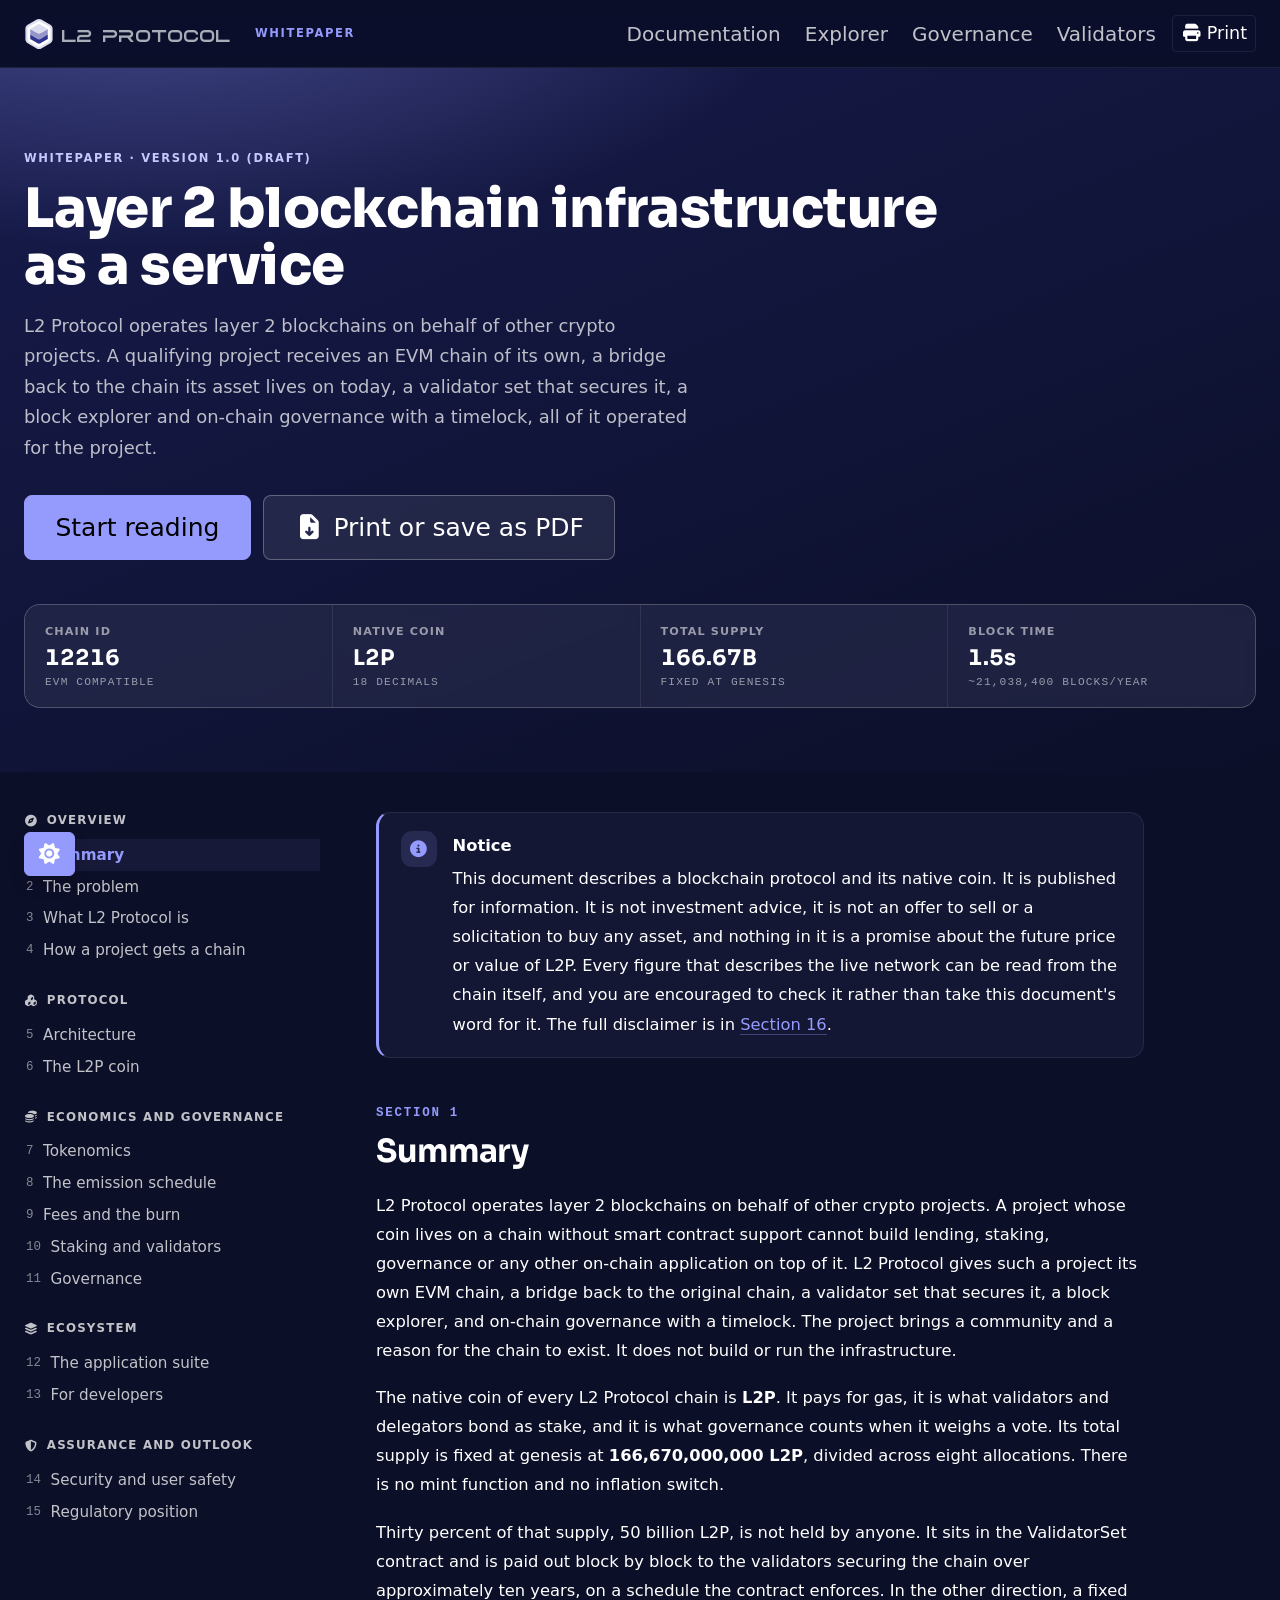
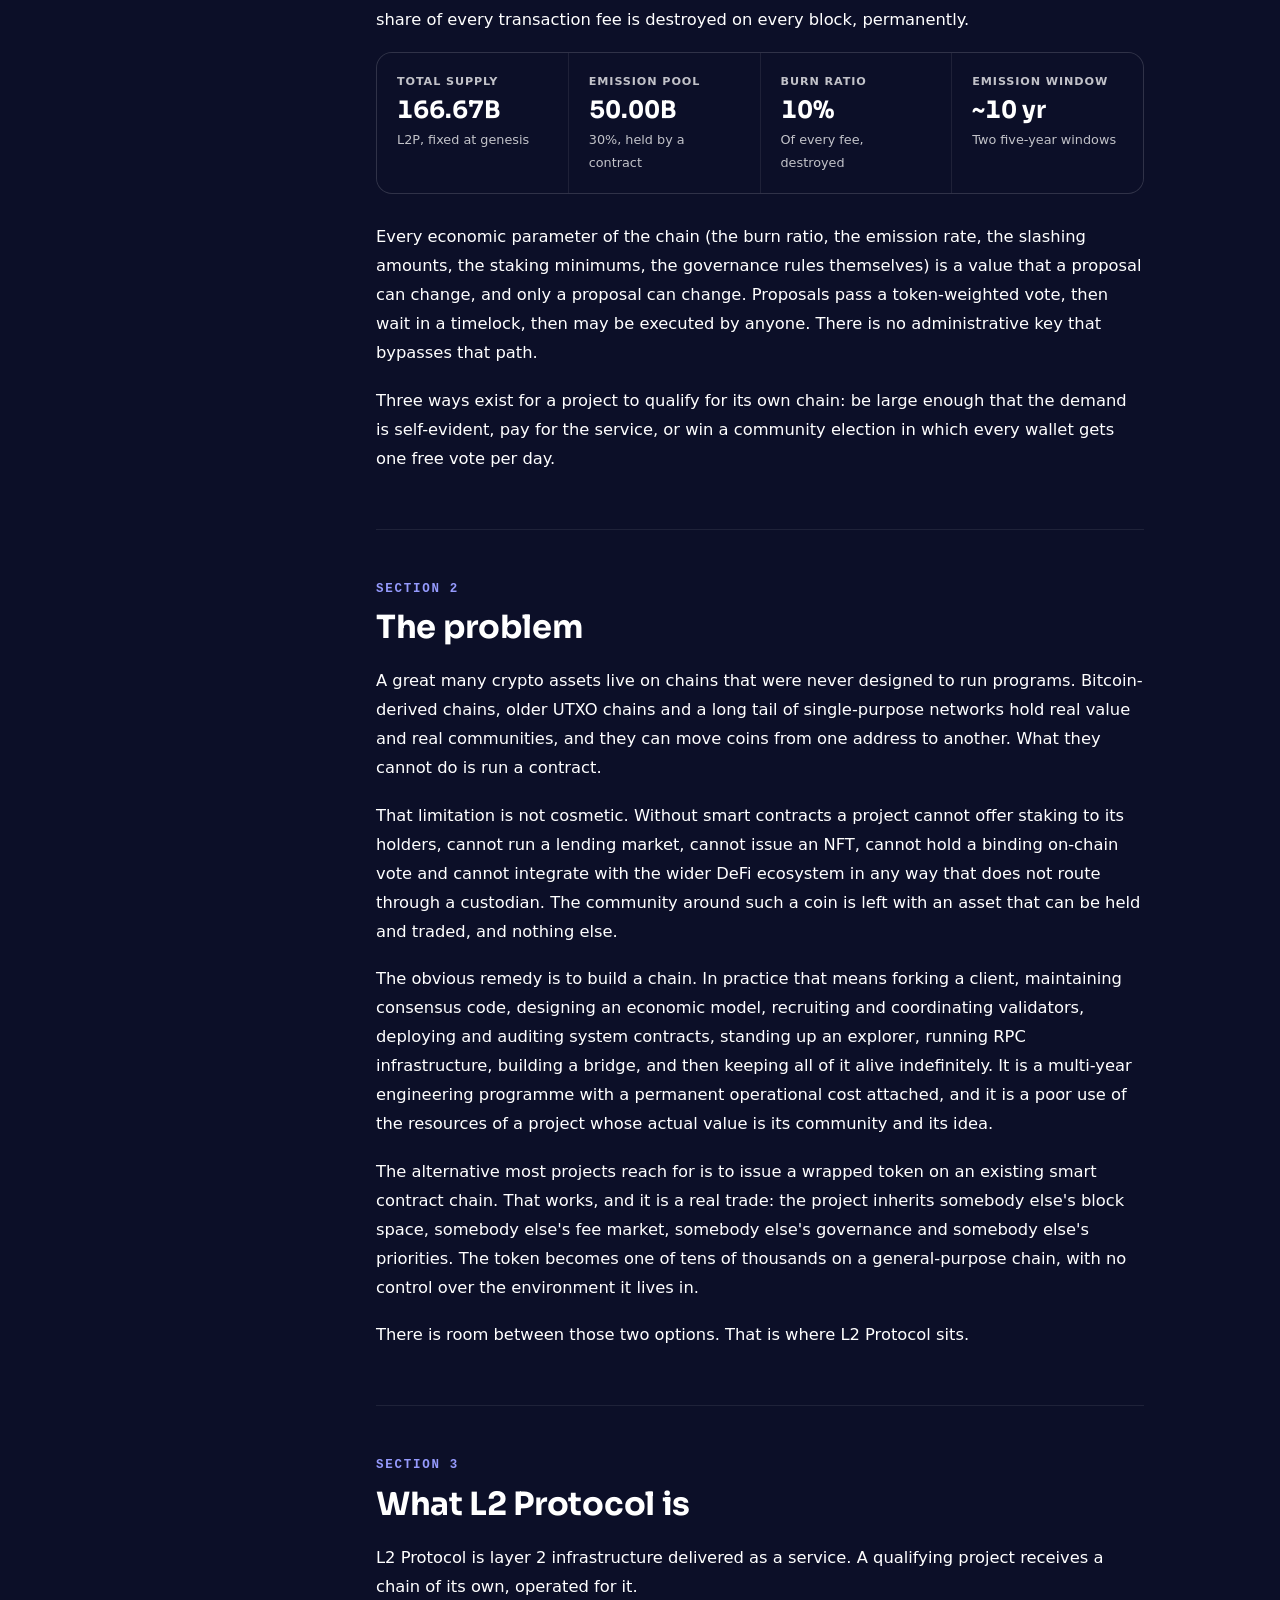
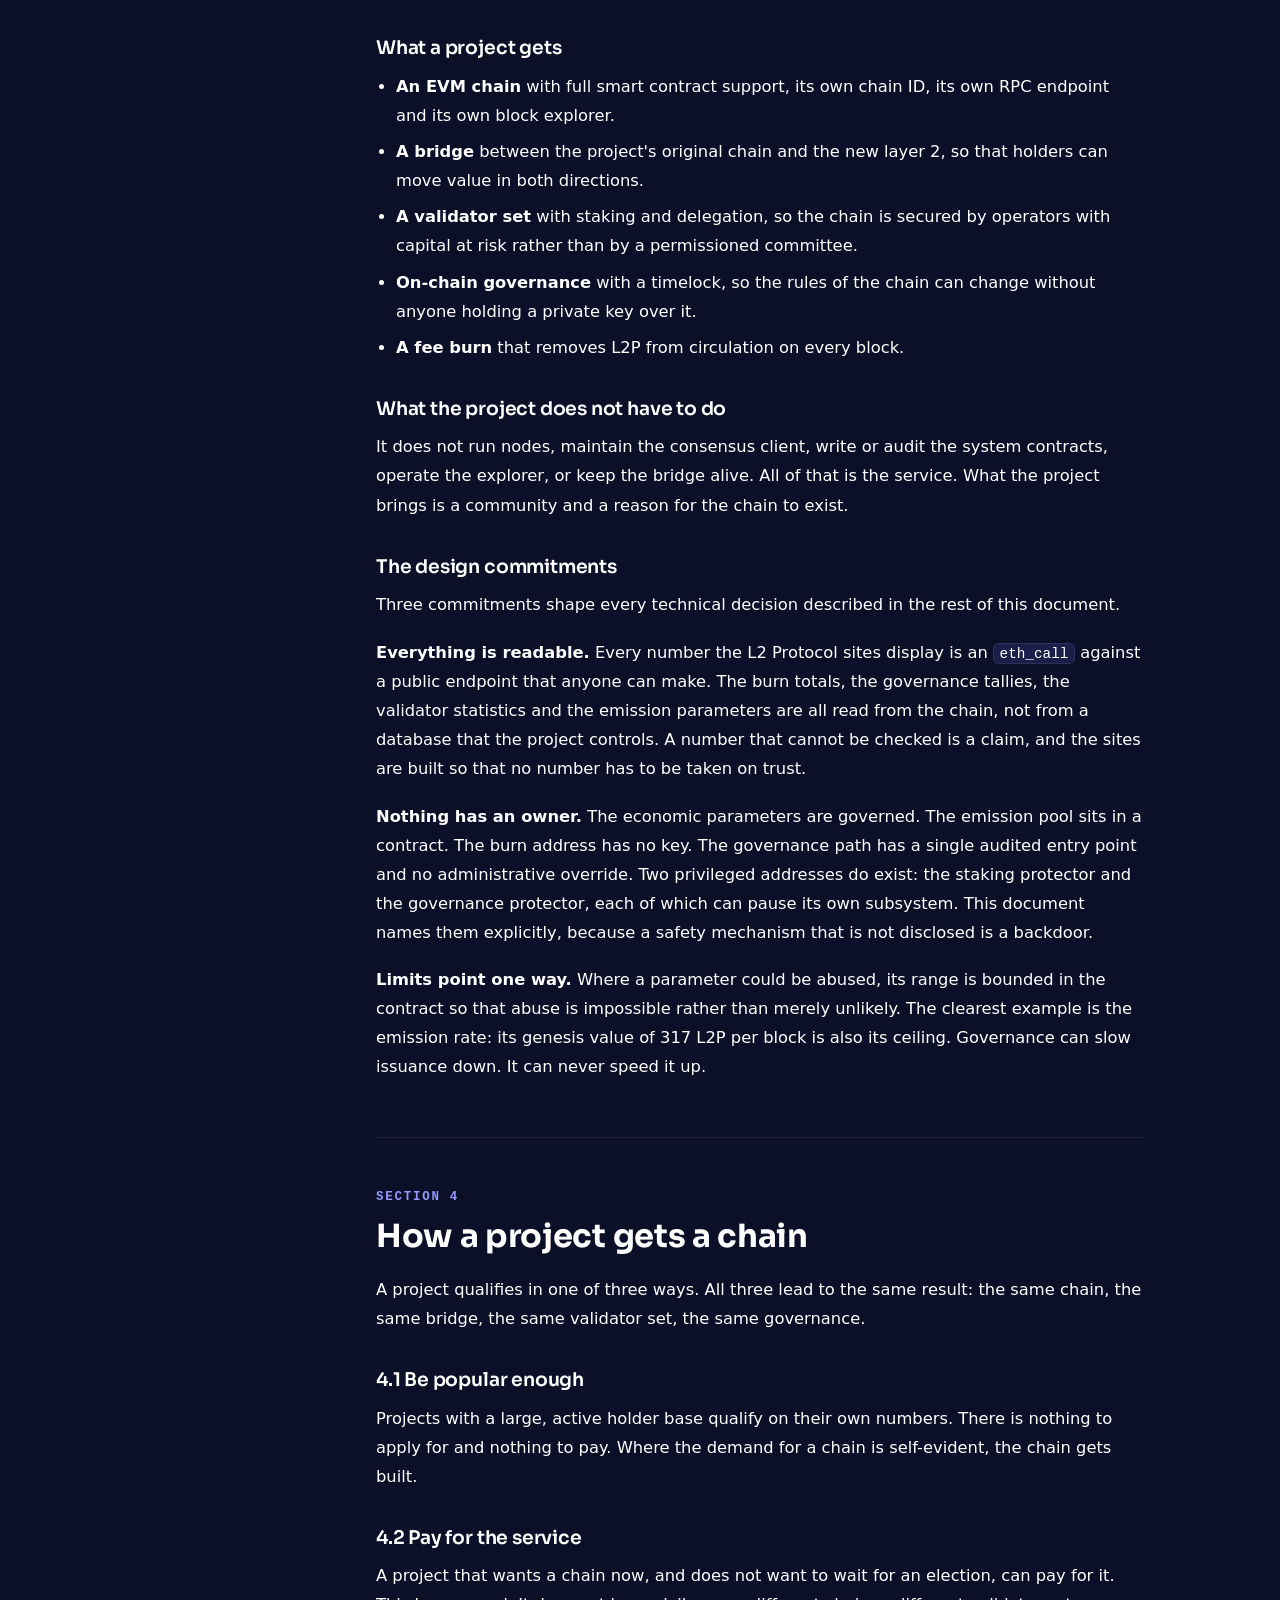
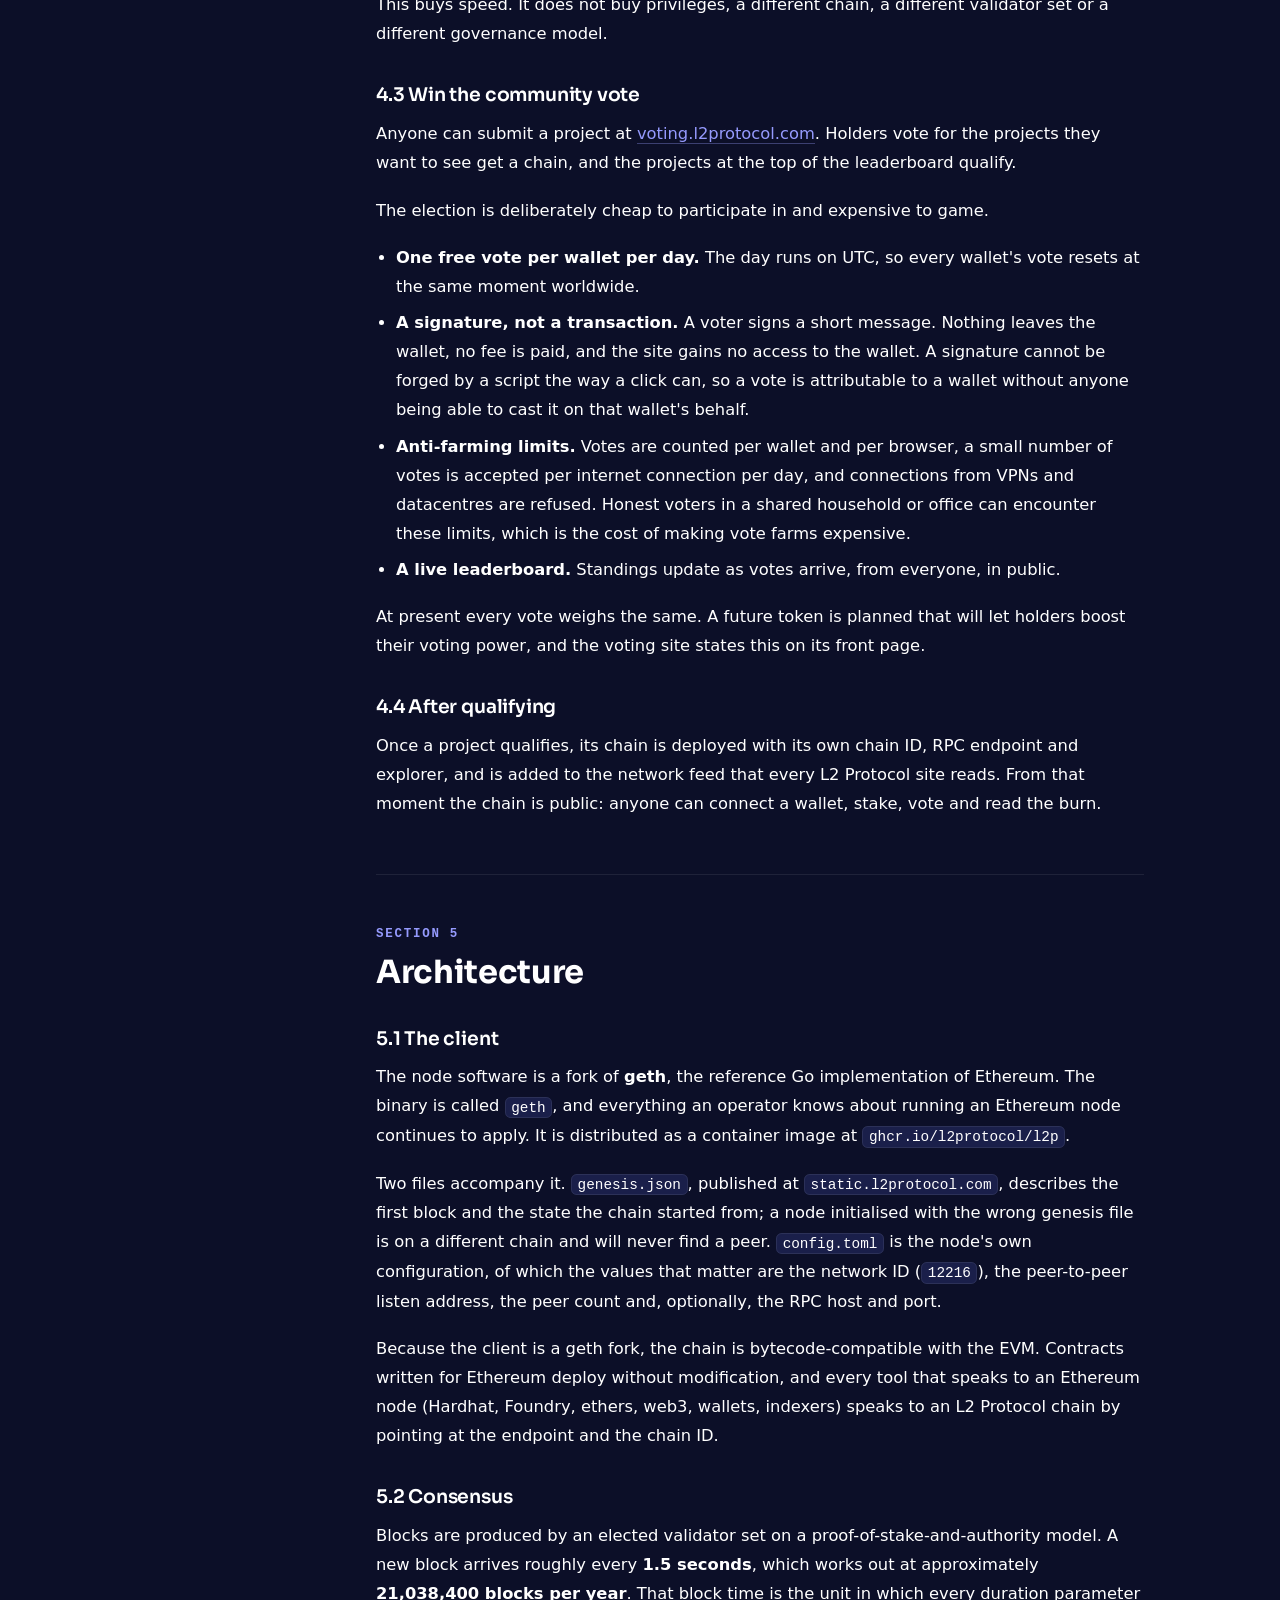
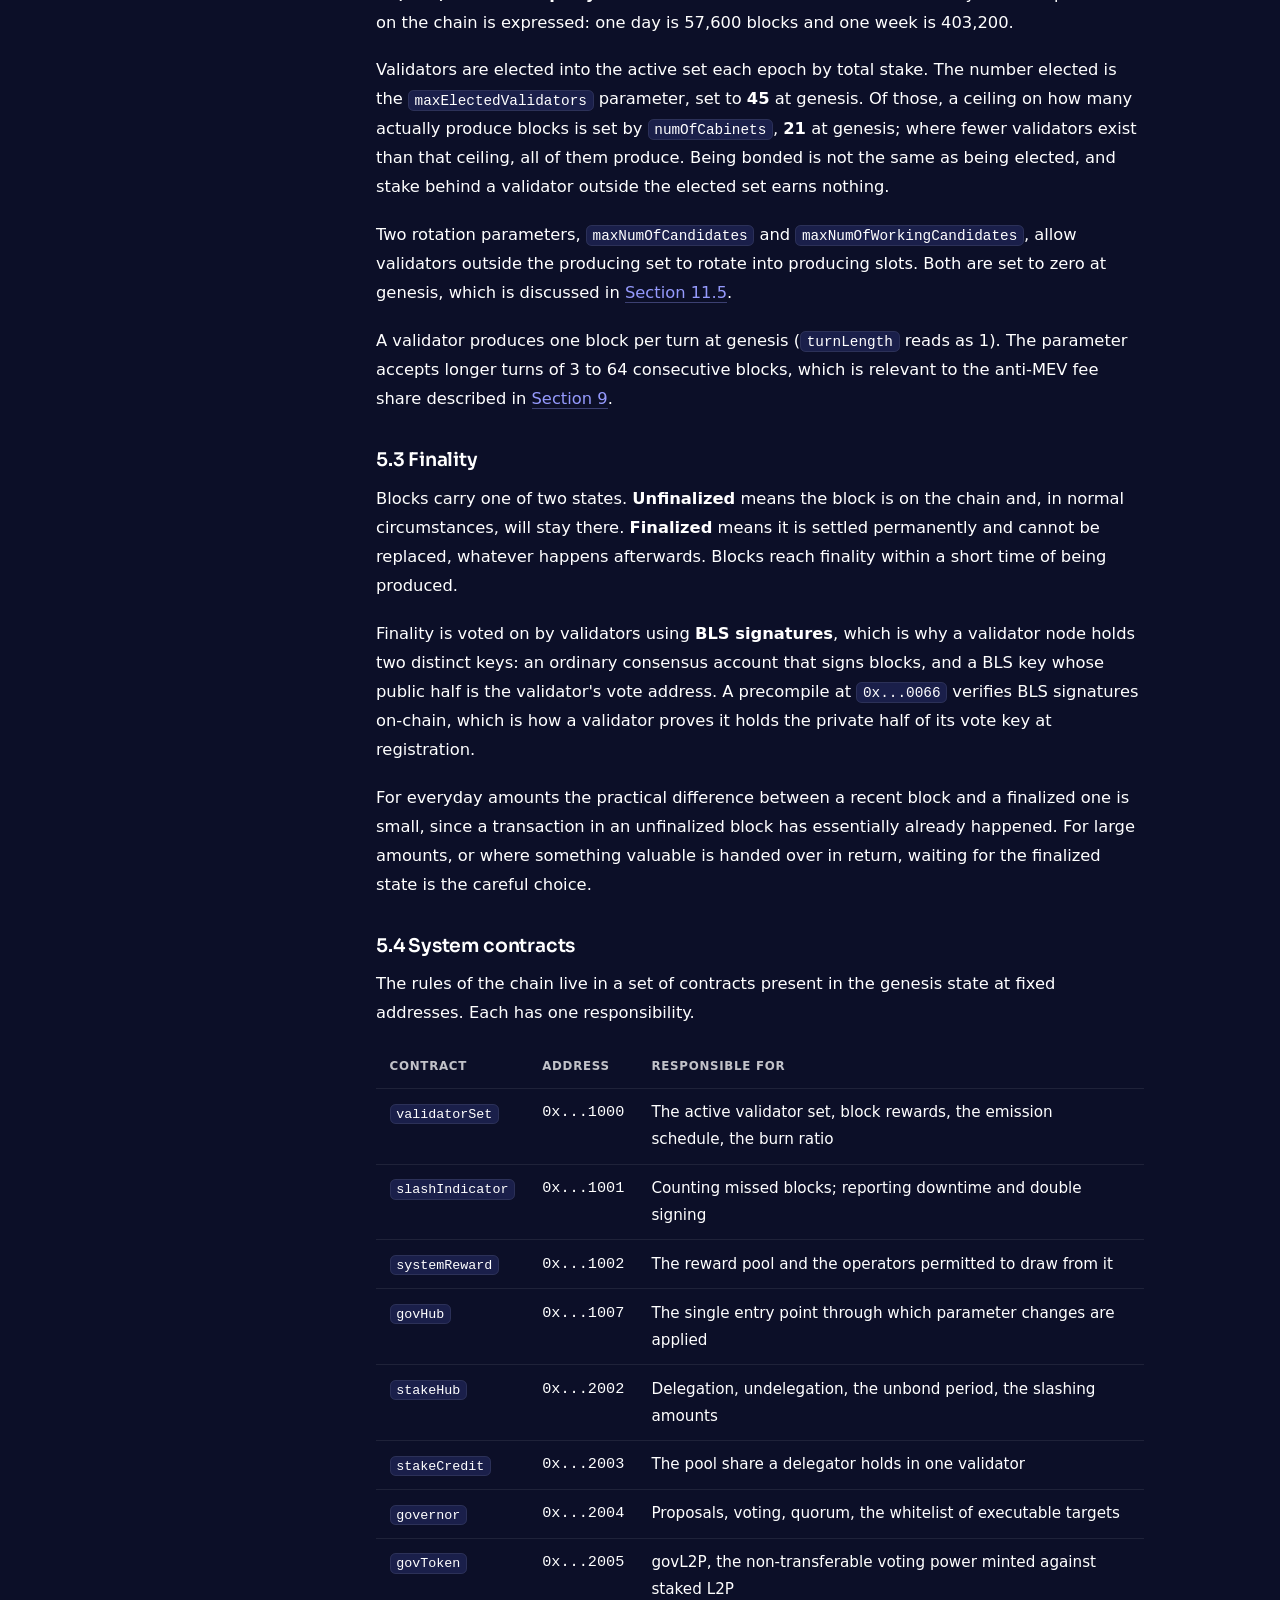
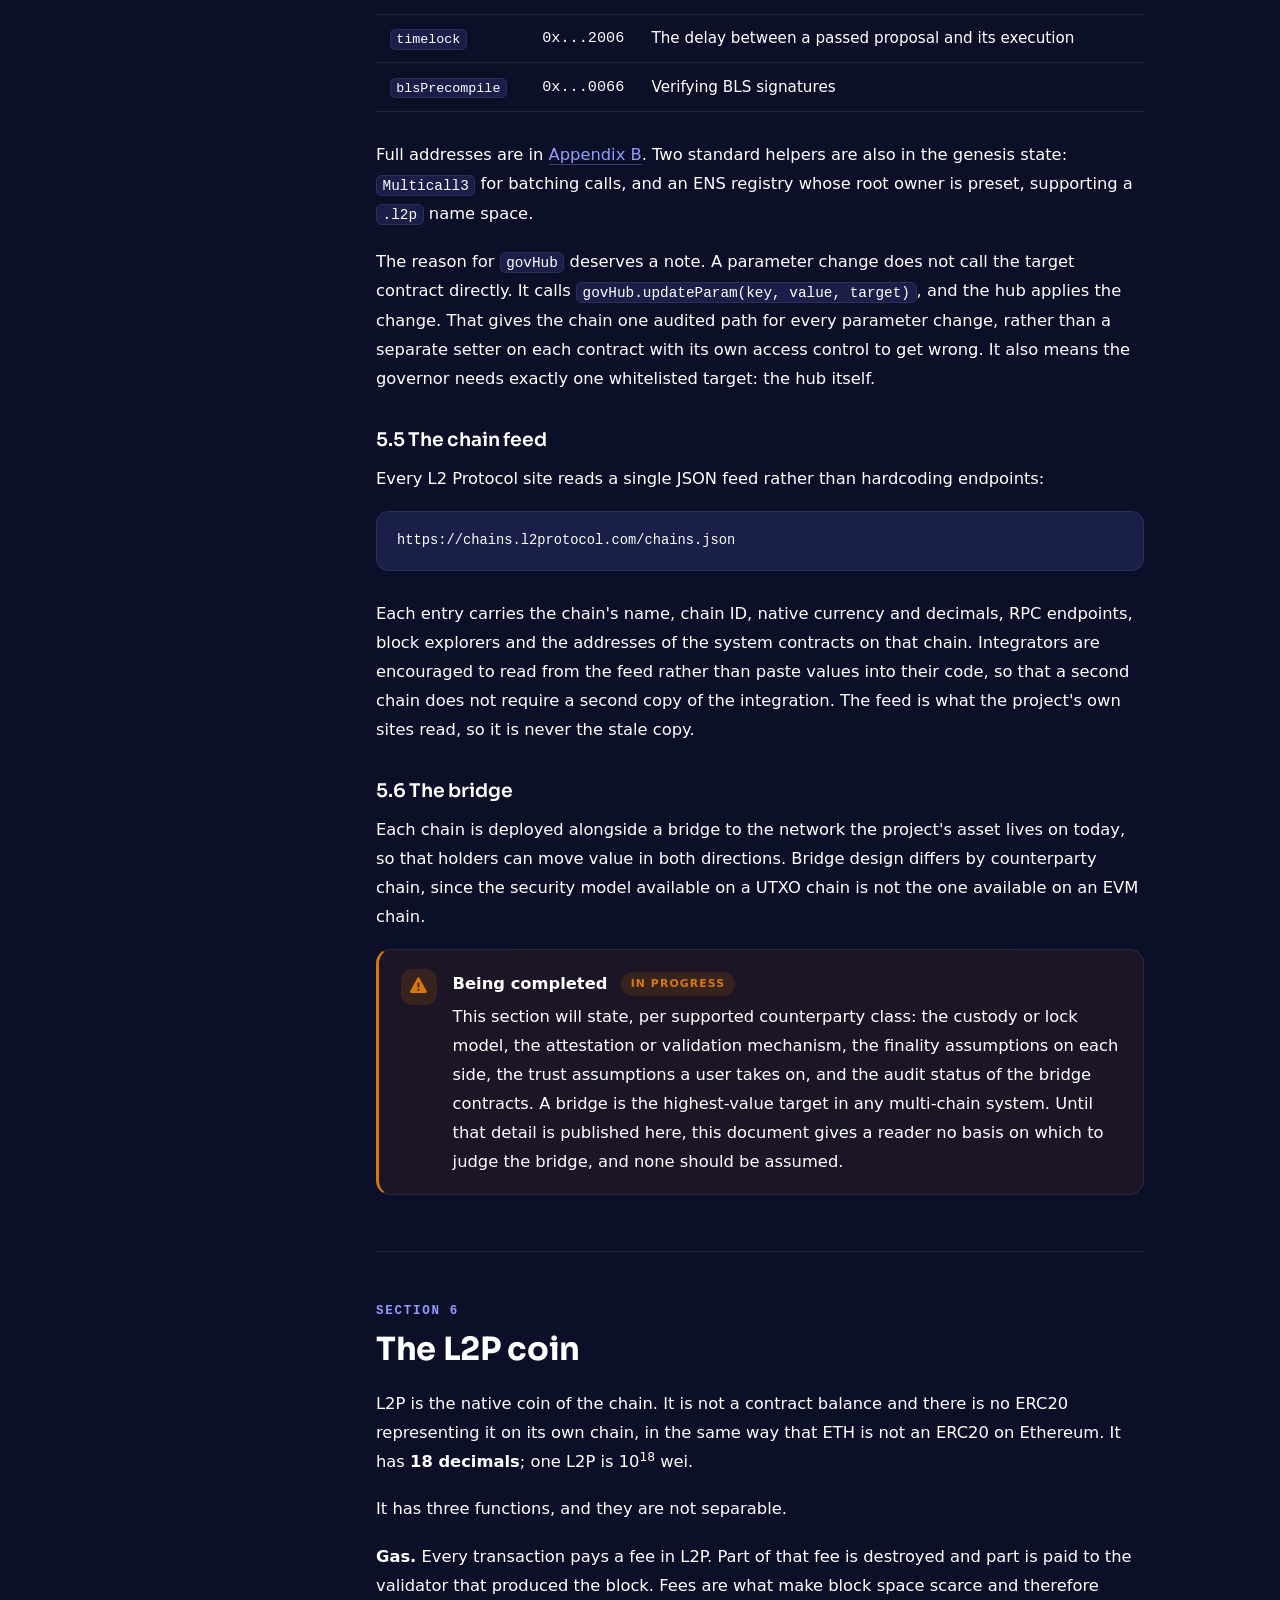
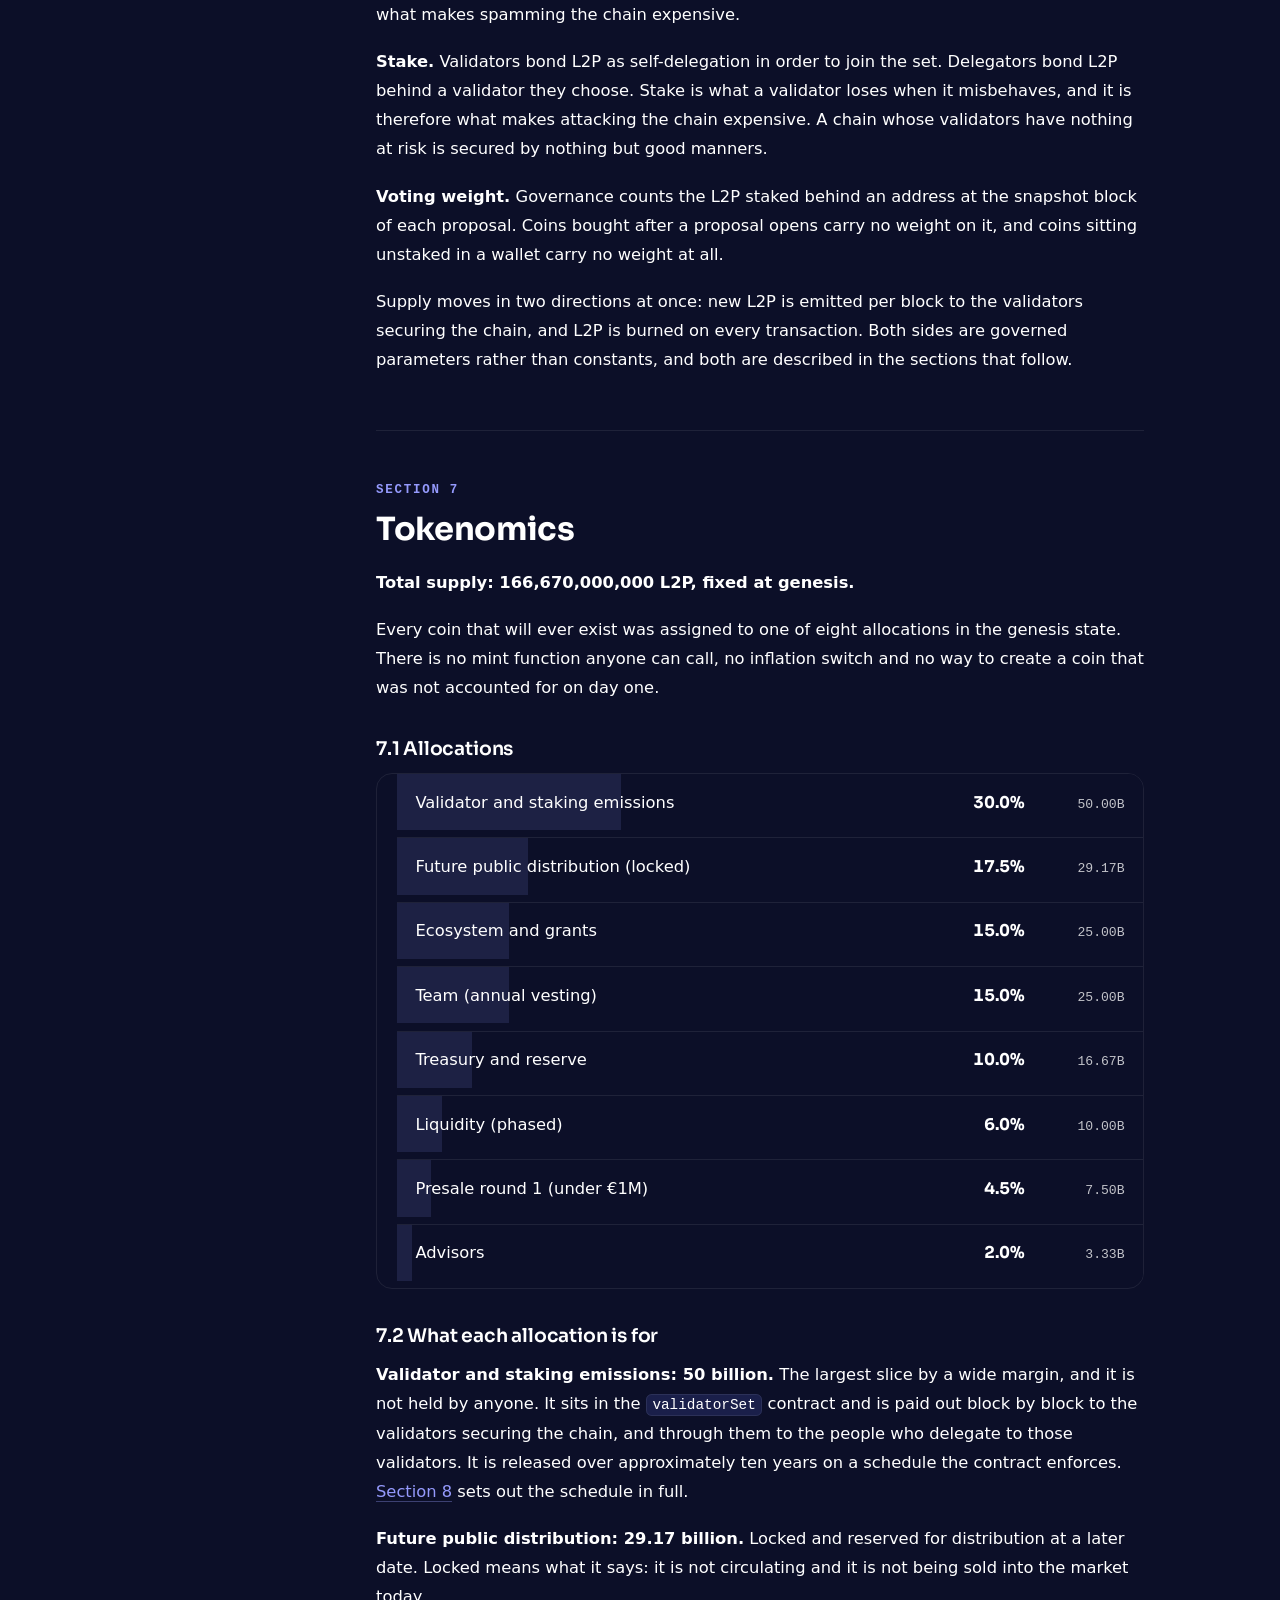
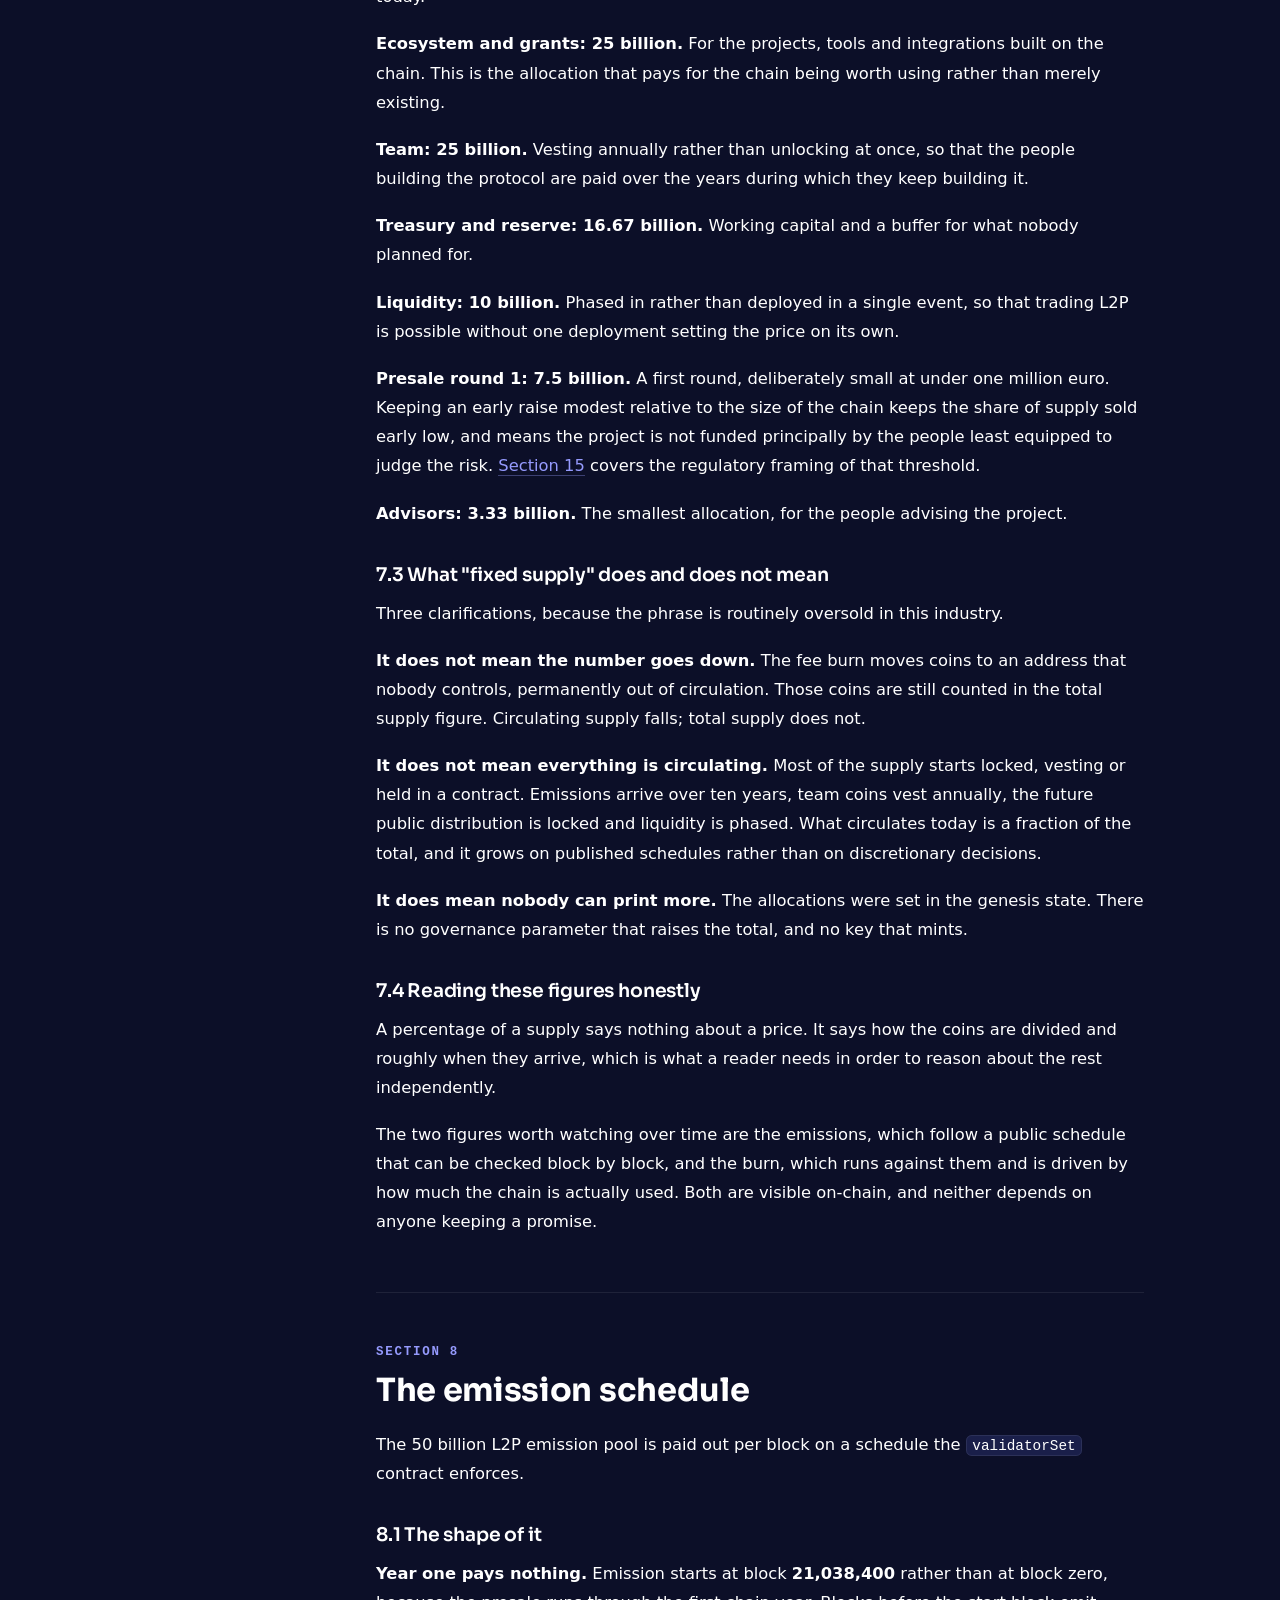
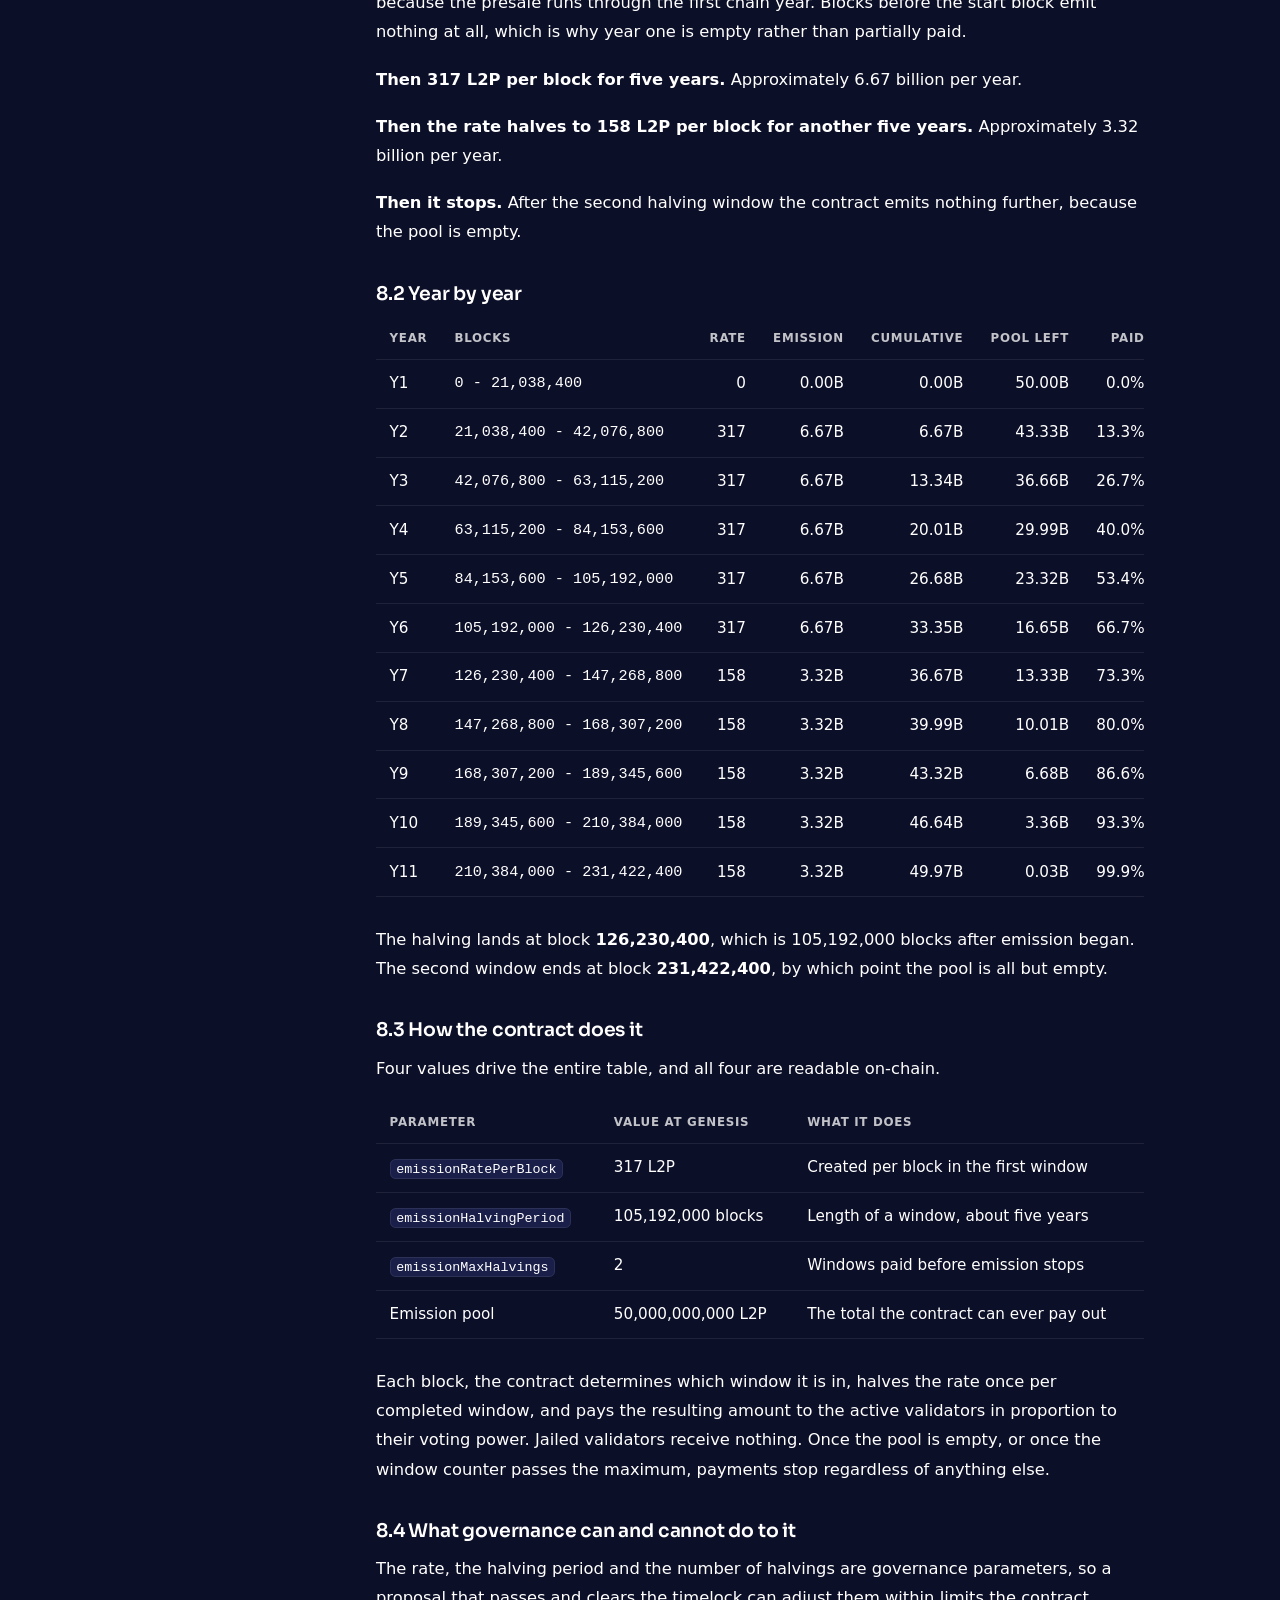
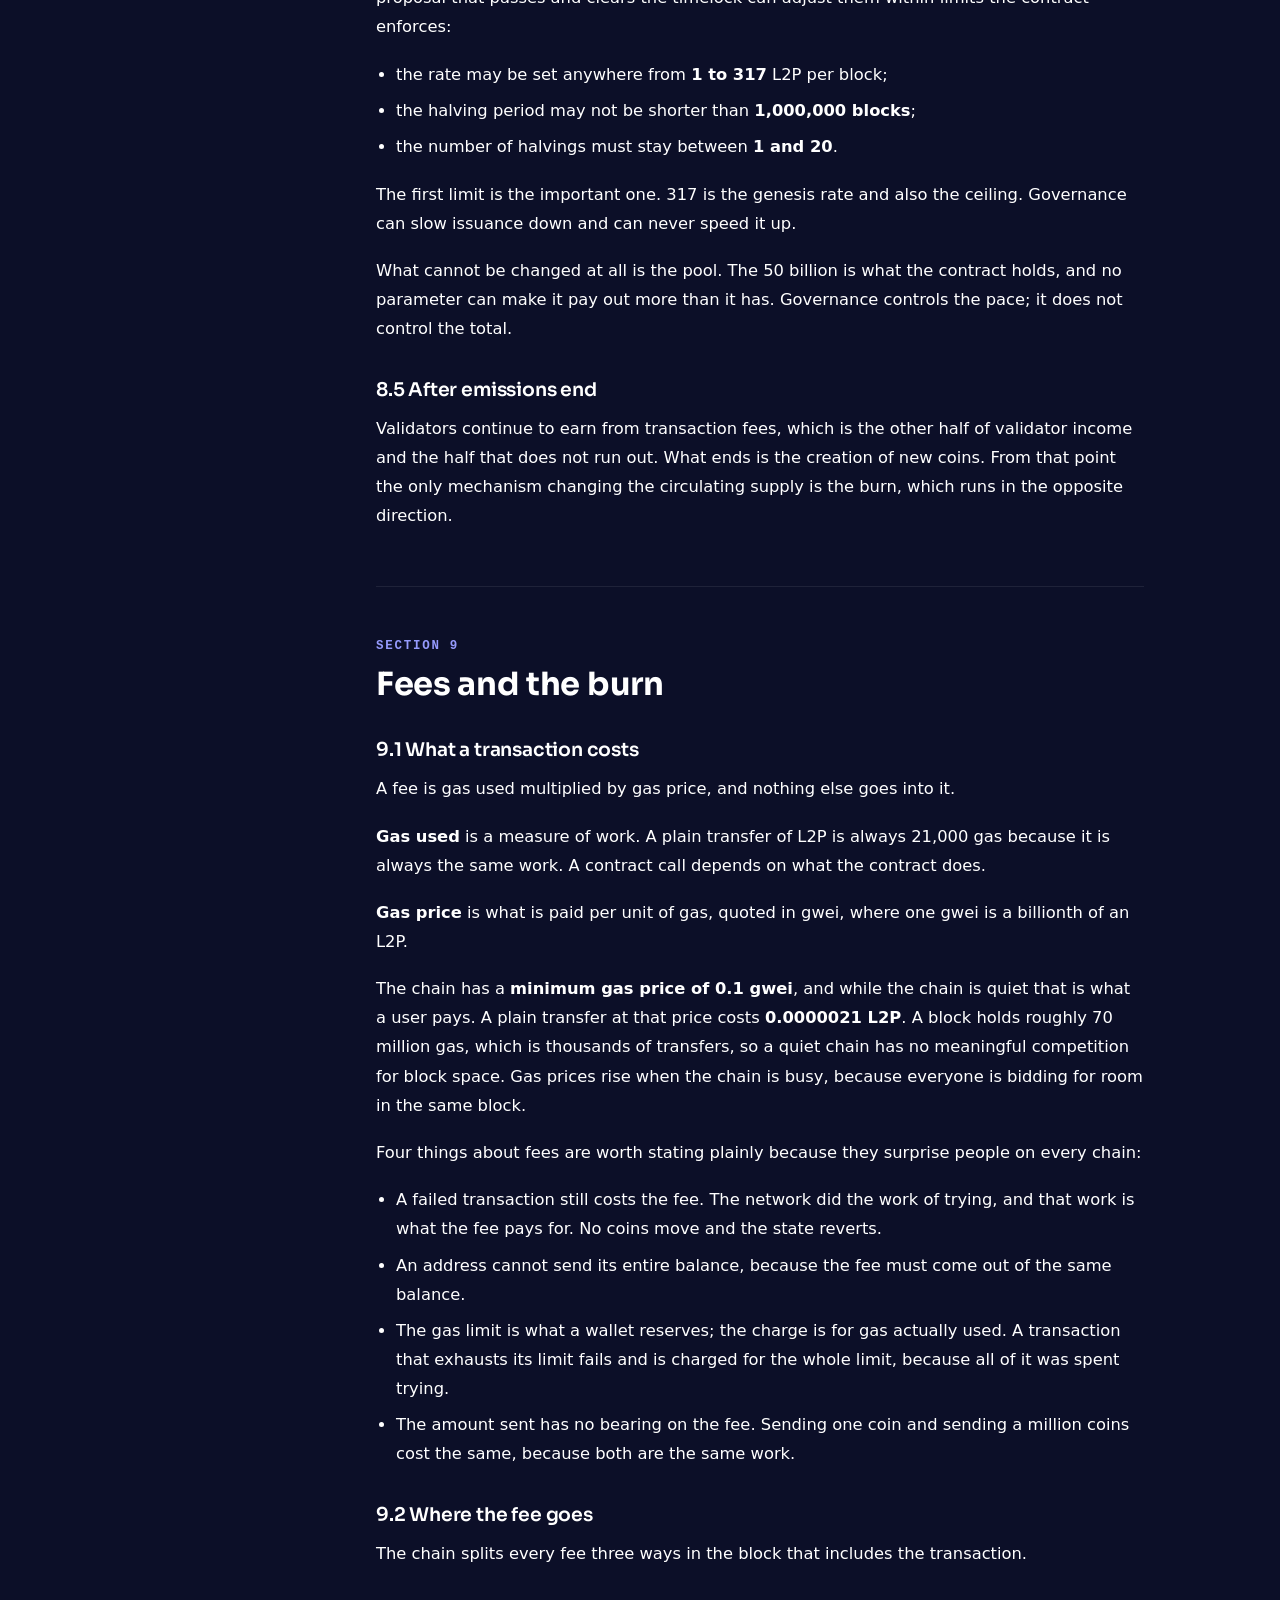
==== index.html @ a9fada91 "Update whitepaper text" ====
<!DOCTYPE html>
<html lang="en" data-bs-theme="dark">
<head>
    <meta charset="UTF-8">
    <meta name="viewport" content="width=device-width, initial-scale=1">
    <title>Whitepaper | L2 Protocol</title>
    <meta name="author" content="L2 Protocol">
    <meta name="description" content="The L2 Protocol whitepaper. Layer 2 blockchain infrastructure as a service: chain ID 12216, the L2P coin, its fixed supply, the emission schedule, the fee burn, staking and on-chain governance.">
    <meta name="robots" content="index, follow">
    <link rel="canonical" href="https://whitepaper.l2protocol.com/">
    <meta property="og:title" content="L2 Protocol Whitepaper">
    <meta property="og:site_name" content="L2 Protocol">
    <meta property="og:url" content="https://whitepaper.l2protocol.com/">
    <meta property="og:description" content="Layer 2 blockchain infrastructure as a service. Chain ID 12216, native coin L2P, a fixed supply of 166,670,000,000, a ten-year emission schedule and a fee burn on every block.">
    <meta property="og:type" content="article">
    <meta property="og:image" content="https://static.l2protocol.com/images/og.png">
    <meta name="twitter:card" content="summary_large_image">
    <meta name="twitter:site" content="@L2Protocol">
    <link rel="shortcut icon" href="/images/icon.svg" type="image/svg+xml">
    <link rel="preload" href="/theme/fonts/sora-latin.woff2" as="font" type="font/woff2" crossorigin>
    <link rel="preload" href="/theme/fonts/anek-telugu-latin.woff2" as="font" type="font/woff2" crossorigin>
    <link rel="stylesheet" href="/theme/css/bootstrap.css">
    <link rel="stylesheet" href="/lib/font-awesome/css/all.min.css">
    <link rel="stylesheet" href="/css/l2protocol-footer.css">
    <link rel="stylesheet" href="/css/site.css">
    <script src="/js/theme-init.js"></script>
    <script defer src="/js/whitepaper.js"></script>
</head>
<body data-copy-label="Copy" data-copied-label="Copied">
<a class="skip-link" href="#main-content">Skip to content</a>

<div class="lightDarkSwitch position-fixed d-print-none">
    <button type="button" id="theme-switch" class="btn btn-primary shadow" aria-label="Toggle light and dark theme" title="Toggle light and dark theme">
        <i class="fa-solid fa-sun text-white" data-theme-icon="dark" aria-hidden="true"></i>
        <i class="fa-solid fa-moon text-white" data-theme-icon="light" aria-hidden="true" hidden></i>
    </button>
</div>

<header class="doc-header">
    <div class="container-fluid px-3 px-lg-4 d-flex align-items-center gap-3">
        <a class="navbar-brand d-flex align-items-center me-2" href="https://l2protocol.com">
            <img src="/images/icon-dark.svg" class="dark" alt="L2 Protocol" width="30" height="30">
            <span class="ps-2 brand-text text-nowrap">L2 Protocol</span>
        </a>
        <span class="eyebrow d-none d-md-inline">Whitepaper</span>

        <div class="ms-auto d-flex align-items-center gap-2">
            <a href="https://docs.l2protocol.com" class="nav-link d-none d-lg-inline px-2">Documentation</a>
            <a href="https://l2pscan.com" class="nav-link d-none d-lg-inline px-2">Explorer</a>
            <a href="https://governance.l2protocol.com" class="nav-link d-none d-xl-inline px-2">Governance</a>
            <a href="https://validators.l2protocol.com" class="nav-link d-none d-xl-inline px-2">Validators</a>
            <button type="button" class="btn btn-sm btn-ghost" data-print>
                <i class="fa-solid fa-print me-1" aria-hidden="true"></i>Print
            </button>
        </div>
    </div>
    <div class="read-progress" id="read-progress" aria-hidden="true"></div>
</header>

<main id="main-content" tabindex="-1">
    <section class="hero">
        <div class="container-fluid px-3 px-lg-4">
            <span class="eyebrow hero-eyebrow">Whitepaper &middot; Version 1.0 (draft)</span>
            <h1>Layer 2 blockchain infrastructure as a service</h1>
            <p class="hero-lead">
                L2 Protocol operates layer 2 blockchains on behalf of other crypto projects. A qualifying project receives
                an EVM chain of its own, a bridge back to the chain its asset lives on today, a validator set that secures
                it, a block explorer and on-chain governance with a timelock, all of it operated for the project.
            </p>
            <div class="hero-actions">
                <a href="#summary" class="btn btn-primary btn-lg">Start reading</a>
                <button type="button" class="btn btn-hero-ghost btn-lg" data-print>
                    <i class="fa-solid fa-file-arrow-down me-2" aria-hidden="true"></i>Print or save as PDF
                </button>
            </div>
            <div class="hero-facts">
                <div class="hero-fact">
                    <span class="hero-fact-label">Chain ID</span>
                    <span class="hero-fact-value">12216<small>EVM compatible</small></span>
                </div>
                <div class="hero-fact">
                    <span class="hero-fact-label">Native coin</span>
                    <span class="hero-fact-value">L2P<small>18 decimals</small></span>
                </div>
                <div class="hero-fact">
                    <span class="hero-fact-label">Total supply</span>
                    <span class="hero-fact-value">166.67B<small>Fixed at genesis</small></span>
                </div>
                <div class="hero-fact">
                    <span class="hero-fact-label">Block time</span>
                    <span class="hero-fact-value">1.5s<small>~21,038,400 blocks/year</small></span>
                </div>
            </div>
        </div>
    </section>

    <div class="container-fluid px-3 px-lg-4">
        <button type="button" id="rail-toggle" class="btn btn-sm btn-outline-primary rail-toggle" aria-expanded="false" aria-controls="doc-rail">
            <i class="fa-solid fa-bars me-1" aria-hidden="true"></i>Contents
        </button>

        <div class="doc-shell">
            <nav class="doc-rail d-print-none" id="doc-rail" aria-label="Table of contents">
                <div class="rail-section">
                    <div class="rail-heading"><i class="fa-solid fa-compass" aria-hidden="true"></i>Overview</div>
                    <a class="rail-link" href="#summary"><span class="rail-num">1</span><span>Summary</span></a>
                    <a class="rail-link" href="#problem"><span class="rail-num">2</span><span>The problem</span></a>
                    <a class="rail-link" href="#what-it-is"><span class="rail-num">3</span><span>What L2 Protocol is</span></a>
                    <div class="rail-subs">
                        <a class="rail-sub" href="#gets">What a project gets</a>
                        <a class="rail-sub" href="#not-do">What it does not have to do</a>
                        <a class="rail-sub" href="#commitments">The design commitments</a>
                    </div>
                    <a class="rail-link" href="#qualify"><span class="rail-num">4</span><span>How a project gets a chain</span></a>
                    <div class="rail-subs">
                        <a class="rail-sub" href="#popular">Be popular enough</a>
                        <a class="rail-sub" href="#pay">Pay for the service</a>
                        <a class="rail-sub" href="#community-vote">Win the community vote</a>
                        <a class="rail-sub" href="#after-qualifying">After qualifying</a>
                    </div>
                </div>

                <div class="rail-section">
                    <div class="rail-heading"><i class="fa-solid fa-cubes" aria-hidden="true"></i>Protocol</div>
                    <a class="rail-link" href="#architecture"><span class="rail-num">5</span><span>Architecture</span></a>
                    <div class="rail-subs">
                        <a class="rail-sub" href="#client">The client</a>
                        <a class="rail-sub" href="#consensus">Consensus</a>
                        <a class="rail-sub" href="#finality">Finality</a>
                        <a class="rail-sub" href="#system-contracts">System contracts</a>
                        <a class="rail-sub" href="#chain-feed">The chain feed</a>
                        <a class="rail-sub" href="#bridge">The bridge</a>
                    </div>
                    <a class="rail-link" href="#l2p-coin"><span class="rail-num">6</span><span>The L2P coin</span></a>
                </div>

                <div class="rail-section">
                    <div class="rail-heading"><i class="fa-solid fa-coins" aria-hidden="true"></i>Economics and governance</div>
                    <a class="rail-link" href="#tokenomics"><span class="rail-num">7</span><span>Tokenomics</span></a>
                    <div class="rail-subs">
                        <a class="rail-sub" href="#allocations">Allocations</a>
                        <a class="rail-sub" href="#allocation-purpose">What each allocation is for</a>
                        <a class="rail-sub" href="#fixed-supply">What "fixed supply" means</a>
                        <a class="rail-sub" href="#reading-figures">Reading these figures honestly</a>
                    </div>
                    <a class="rail-link" href="#emissions"><span class="rail-num">8</span><span>The emission schedule</span></a>
                    <div class="rail-subs">
                        <a class="rail-sub" href="#emission-shape">The shape of it</a>
                        <a class="rail-sub" href="#emission-year-by-year">Year by year</a>
                        <a class="rail-sub" href="#emission-contract">How the contract does it</a>
                        <a class="rail-sub" href="#emission-governance">What governance can change</a>
                        <a class="rail-sub" href="#after-emissions">After emissions end</a>
                    </div>
                    <a class="rail-link" href="#fees-burn"><span class="rail-num">9</span><span>Fees and the burn</span></a>
                    <div class="rail-subs">
                        <a class="rail-sub" href="#tx-cost">What a transaction costs</a>
                        <a class="rail-sub" href="#fee-destination">Where the fee goes</a>
                        <a class="rail-sub" href="#the-burn">The burn</a>
                    </div>
                    <a class="rail-link" href="#staking"><span class="rail-num">10</span><span>Staking and validators</span></a>
                    <div class="rail-subs">
                        <a class="rail-sub" href="#running-validator">Running a validator</a>
                        <a class="rail-sub" href="#delegating">Delegating</a>
                        <a class="rail-sub" href="#undelegating">Undelegating and redelegating</a>
                        <a class="rail-sub" href="#staking-weight">Governance weight</a>
                    </div>
                    <a class="rail-link" href="#governance"><span class="rail-num">11</span><span>Governance</span></a>
                    <div class="rail-subs">
                        <a class="rail-sub" href="#parameter-change">What a change actually does</a>
                        <a class="rail-sub" href="#lifecycle">The lifecycle</a>
                        <a class="rail-sub" href="#govl2p">govL2P</a>
                        <a class="rail-sub" href="#what-can-change">What governance can change</a>
                        <a class="rail-sub" href="#progressive-activation">Progressive activation</a>
                    </div>
                </div>

                <div class="rail-section">
                    <div class="rail-heading"><i class="fa-solid fa-layer-group" aria-hidden="true"></i>Ecosystem</div>
                    <a class="rail-link" href="#applications"><span class="rail-num">12</span><span>The application suite</span></a>
                    <a class="rail-link" href="#developers"><span class="rail-num">13</span><span>For developers</span></a>
                    <div class="rail-subs">
                        <a class="rail-sub" href="#connecting">Connecting</a>
                        <a class="rail-sub" href="#rpc">RPC</a>
                        <a class="rail-sub" href="#rpc-or-explorer">RPC or the explorer API</a>
                        <a class="rail-sub" href="#deploying">Deploying and verifying</a>
                        <a class="rail-sub" href="#reading-parameter">Reading a parameter</a>
                    </div>
                </div>

                <div class="rail-section">
                    <div class="rail-heading"><i class="fa-solid fa-shield-halved" aria-hidden="true"></i>Assurance and outlook</div>
                    <a class="rail-link" href="#security"><span class="rail-num">14</span><span>Security and user safety</span></a>
                    <div class="rail-subs">
                        <a class="rail-sub" href="#protocol-security">Protocol security</a>
                        <a class="rail-sub" href="#operational-infrastructure">Operational infrastructure</a>
                        <a class="rail-sub" href="#user-safety">User safety</a>
                    </div>
                    <a class="rail-link" href="#regulatory"><span class="rail-num">15</span><span>Regulatory position</span></a>
                    <a class="rail-link" href="#risk"><span class="rail-num">16</span><span>Risk factors and disclaimer</span></a>
                    <div class="rail-subs">
                        <a class="rail-sub" href="#risk-factors">Risk factors</a>
                        <a class="rail-sub" href="#disclaimer">Disclaimer</a>
                    </div>
                    <a class="rail-link" href="#roadmap"><span class="rail-num">17</span><span>Roadmap</span></a>
                </div>

                <div class="rail-section">
                    <div class="rail-heading"><i class="fa-solid fa-list" aria-hidden="true"></i>Appendices</div>
                    <a class="rail-link" href="#appendix-a"><span class="rail-num">A</span><span>Parameter reference</span></a>
                    <a class="rail-link" href="#appendix-b"><span class="rail-num">B</span><span>System contracts</span></a>
                    <a class="rail-link" href="#appendix-c"><span class="rail-num">C</span><span>Official links</span></a>
                    <a class="rail-link" href="#appendix-d"><span class="rail-num">D</span><span>Glossary</span></a>
                </div>
            </nav>

            <div class="doc-main">
                <article class="doc-body">
                    <div class="callout">
                        <span class="callout-icon"><i class="fa-solid fa-circle-info" aria-hidden="true"></i></span>
                        <div class="callout-body">
                            <span class="callout-title">Notice</span>
                            <p>
                                This document describes a blockchain protocol and its native coin. It is published for
                                information. It is not investment advice, it is not an offer to sell or a solicitation to buy
                                any asset, and nothing in it is a promise about the future price or value of L2P. Every
                                figure that describes the live network can be read from the chain itself, and you are
                                encouraged to check it rather than take this document's word for it. The full
                                disclaimer is in <a href="#disclaimer">Section 16</a>.
                            </p>
                        </div>
                    </div>

                    <section class="doc-section" id="summary">
                        <span class="section-num">Section 1</span>
                        <h2>Summary</h2>
                        <p>
                            L2 Protocol operates layer 2 blockchains on behalf of other crypto projects. A project whose coin
                            lives on a chain without smart contract support cannot build lending, staking, governance or any
                            other on-chain application on top of it. L2 Protocol gives such a project its own EVM chain, a
                            bridge back to the original chain, a validator set that secures it, a block explorer, and on-chain
                            governance with a timelock. The project brings a community and a reason for the chain to exist. It
                            does not build or run the infrastructure.
                        </p>
                        <p>
                            The native coin of every L2 Protocol chain is <strong>L2P</strong>. It pays for gas, it is what
                            validators and delegators bond as stake, and it is what governance counts when it weighs a vote.
                            Its total supply is fixed at genesis at <strong>166,670,000,000 L2P</strong>, divided across eight
                            allocations. There is no mint function and no inflation switch.
                        </p>
                        <p>
                            Thirty percent of that supply, 50 billion L2P, is not held by anyone. It sits in the ValidatorSet
                            contract and is paid out block by block to the validators securing the chain over approximately
                            ten years, on a schedule the contract enforces. In the other direction, a fixed share of every
                            transaction fee is destroyed on every block, permanently.
                        </p>
                        <div class="stat-grid">
                            <div class="stat-tile">
                                <span class="stat-label">Total supply</span>
                                <span class="stat-value">166.67B</span>
                                <span class="stat-note">L2P, fixed at genesis</span>
                            </div>
                            <div class="stat-tile">
                                <span class="stat-label">Emission pool</span>
                                <span class="stat-value">50.00B</span>
                                <span class="stat-note">30%, held by a contract</span>
                            </div>
                            <div class="stat-tile">
                                <span class="stat-label">Burn ratio</span>
                                <span class="stat-value">10%</span>
                                <span class="stat-note">Of every fee, destroyed</span>
                            </div>
                            <div class="stat-tile">
                                <span class="stat-label">Emission window</span>
                                <span class="stat-value">~10 yr</span>
                                <span class="stat-note">Two five-year windows</span>
                            </div>
                        </div>
                        <p>
                            Every economic parameter of the chain (the burn ratio, the emission rate, the slashing
                            amounts, the staking minimums, the governance rules themselves) is a value that a proposal
                            can change, and only a proposal can change. Proposals pass a token-weighted vote, then wait in a
                            timelock, then may be executed by anyone. There is no administrative key that bypasses that path.
                        </p>
                        <p>
                            Three ways exist for a project to qualify for its own chain: be large enough that the demand is
                            self-evident, pay for the service, or win a community election in which every wallet gets one free
                            vote per day.
                        </p>
                    </section>

                    <section class="doc-section" id="problem">
                        <span class="section-num">Section 2</span>
                        <h2>The problem</h2>
                        <p>
                            A great many crypto assets live on chains that were never designed to run programs. Bitcoin-derived
                            chains, older UTXO chains and a long tail of single-purpose networks hold real value and real
                            communities, and they can move coins from one address to another. What they cannot do is run a
                            contract.
                        </p>
                        <p>
                            That limitation is not cosmetic. Without smart contracts a project cannot offer staking to its
                            holders, cannot run a lending market, cannot issue an NFT, cannot hold a binding on-chain vote and
                            cannot integrate with the wider DeFi ecosystem in any way that does not route through a custodian.
                            The community around such a coin is left with an asset that can be held and traded, and nothing
                            else.
                        </p>
                        <p>
                            The obvious remedy is to build a chain. In practice that means forking a client, maintaining
                            consensus code, designing an economic model, recruiting and coordinating validators, deploying and
                            auditing system contracts, standing up an explorer, running RPC infrastructure, building a bridge,
                            and then keeping all of it alive indefinitely. It is a multi-year engineering programme with a
                            permanent operational cost attached, and it is a poor use of the resources of a project whose
                            actual value is its community and its idea.
                        </p>
                        <p>
                            The alternative most projects reach for is to issue a wrapped token on an existing smart contract
                            chain. That works, and it is a real trade: the project inherits somebody else's block space,
                            somebody else's fee market, somebody else's governance and somebody else's
                            priorities. The token becomes one of tens of thousands on a general-purpose chain, with no control
                            over the environment it lives in.
                        </p>
                        <p>There is room between those two options. That is where L2 Protocol sits.</p>
                    </section>

                    <section class="doc-section" id="what-it-is">
                        <span class="section-num">Section 3</span>
                        <h2>What L2 Protocol is</h2>
                        <p>
                            L2 Protocol is layer 2 infrastructure delivered as a service. A qualifying project receives a chain
                            of its own, operated for it.
                        </p>

                        <h3 id="gets">What a project gets</h3>
                        <ul>
                            <li><strong>An EVM chain</strong> with full smart contract support, its own chain ID, its own RPC endpoint and its own block explorer.</li>
                            <li><strong>A bridge</strong> between the project's original chain and the new layer 2, so that holders can move value in both directions.</li>
                            <li><strong>A validator set</strong> with staking and delegation, so the chain is secured by operators with capital at risk rather than by a permissioned committee.</li>
                            <li><strong>On-chain governance</strong> with a timelock, so the rules of the chain can change without anyone holding a private key over it.</li>
                            <li><strong>A fee burn</strong> that removes L2P from circulation on every block.</li>
                        </ul>

                        <h3 id="not-do">What the project does not have to do</h3>
                        <p>
                            It does not run nodes, maintain the consensus client, write or audit the system contracts, operate
                            the explorer, or keep the bridge alive. All of that is the service. What the project brings is a
                            community and a reason for the chain to exist.
                        </p>

                        <h3 id="commitments">The design commitments</h3>
                        <p>Three commitments shape every technical decision described in the rest of this document.</p>
                        <p>
                            <strong>Everything is readable.</strong> Every number the L2 Protocol sites display is an
                            <code>eth_call</code> against a public endpoint that anyone can make. The burn totals, the
                            governance tallies, the validator statistics and the emission parameters are all read from the
                            chain, not from a database that the project controls. A number that cannot be checked is a claim,
                            and the sites are built so that no number has to be taken on trust.
                        </p>
                        <p>
                            <strong>Nothing has an owner.</strong> The economic parameters are governed. The emission pool sits
                            in a contract. The burn address has no key. The governance path has a single audited entry point
                            and no administrative override. Two privileged addresses do exist: the staking protector and the
                            governance protector, each of which can pause its own subsystem. This document names them
                            explicitly, because a safety mechanism that is not disclosed is a backdoor.
                        </p>
                        <p>
                            <strong>Limits point one way.</strong> Where a parameter could be abused, its range is bounded in
                            the contract so that abuse is impossible rather than merely unlikely. The clearest example is the
                            emission rate: its genesis value of 317 L2P per block is also its ceiling. Governance can slow
                            issuance down. It can never speed it up.
                        </p>
                    </section>

                    <section class="doc-section" id="qualify">
                        <span class="section-num">Section 4</span>
                        <h2>How a project gets a chain</h2>
                        <p>
                            A project qualifies in one of three ways. All three lead to the same result: the same chain, the
                            same bridge, the same validator set, the same governance.
                        </p>

                        <h3 id="popular">4.1 Be popular enough</h3>
                        <p>
                            Projects with a large, active holder base qualify on their own numbers. There is nothing to apply
                            for and nothing to pay. Where the demand for a chain is self-evident, the chain gets built.
                        </p>

                        <h3 id="pay">4.2 Pay for the service</h3>
                        <p>
                            A project that wants a chain now, and does not want to wait for an election, can pay for it. This
                            buys speed. It does not buy privileges, a different chain, a different validator set or a different
                            governance model.
                        </p>

                        <h3 id="community-vote">4.3 Win the community vote</h3>
                        <p>
                            Anyone can submit a project at
                            <a href="https://voting.l2protocol.com">voting.l2protocol.com</a>. Holders vote for the projects
                            they want to see get a chain, and the projects at the top of the leaderboard qualify.
                        </p>
                        <p>The election is deliberately cheap to participate in and expensive to game.</p>
                        <ul>
                            <li><strong>One free vote per wallet per day.</strong> The day runs on UTC, so every wallet's vote resets at the same moment worldwide.</li>
                            <li><strong>A signature, not a transaction.</strong> A voter signs a short message. Nothing leaves the wallet, no fee is paid, and the site gains no access to the wallet. A signature cannot be forged by a script the way a click can, so a vote is attributable to a wallet without anyone being able to cast it on that wallet's behalf.</li>
                            <li><strong>Anti-farming limits.</strong> Votes are counted per wallet and per browser, a small number of votes is accepted per internet connection per day, and connections from VPNs and datacentres are refused. Honest voters in a shared household or office can encounter these limits, which is the cost of making vote farms expensive.</li>
                            <li><strong>A live leaderboard.</strong> Standings update as votes arrive, from everyone, in public.</li>
                        </ul>
                        <p>
                            At present every vote weighs the same. A future token is planned that will let holders boost their
                            voting power, and the voting site states this on its front page.
                        </p>

                        <h3 id="after-qualifying">4.4 After qualifying</h3>
                        <p>
                            Once a project qualifies, its chain is deployed with its own chain ID, RPC endpoint and explorer,
                            and is added to the network feed that every L2 Protocol site reads. From that moment the chain is
                            public: anyone can connect a wallet, stake, vote and read the burn.
                        </p>
                    </section>

                    <section class="doc-section" id="architecture">
                        <span class="section-num">Section 5</span>
                        <h2>Architecture</h2>

                        <h3 id="client">5.1 The client</h3>
                        <p>
                            The node software is a fork of <strong>geth</strong>, the reference Go implementation of Ethereum.
                            The binary is called <code>geth</code>, and everything an operator knows about running an Ethereum
                            node continues to apply. It is distributed as a container image at
                            <code>ghcr.io/l2protocol/l2p</code>.
                        </p>
                        <p>
                            Two files accompany it. <code>genesis.json</code>, published at <code>static.l2protocol.com</code>,
                            describes the first block and the state the chain started from; a node initialised with the wrong
                            genesis file is on a different chain and will never find a peer. <code>config.toml</code> is the
                            node's own configuration, of which the values that matter are the network ID
                            (<code>12216</code>), the peer-to-peer listen address, the peer count and, optionally, the RPC host
                            and port.
                        </p>
                        <p>
                            Because the client is a geth fork, the chain is bytecode-compatible with the EVM. Contracts written
                            for Ethereum deploy without modification, and every tool that speaks to an Ethereum node
                            (Hardhat, Foundry, ethers, web3, wallets, indexers) speaks to an L2 Protocol chain by
                            pointing at the endpoint and the chain ID.
                        </p>

                        <h3 id="consensus">5.2 Consensus</h3>
                        <p>
                            Blocks are produced by an elected validator set on a proof-of-stake-and-authority model. A new
                            block arrives roughly every <strong>1.5 seconds</strong>, which works out at approximately
                            <strong>21,038,400 blocks per year</strong>. That block time is the unit in which every duration
                            parameter on the chain is expressed: one day is 57,600 blocks and one week is 403,200.
                        </p>
                        <p>
                            Validators are elected into the active set each epoch by total stake. The number elected is the
                            <code>maxElectedValidators</code> parameter, set to <strong>45</strong> at genesis. Of those, a
                            ceiling on how many actually produce blocks is set by <code>numOfCabinets</code>,
                            <strong>21</strong> at genesis; where fewer validators exist than that ceiling, all of them
                            produce. Being bonded is not the same as being elected, and stake behind a validator outside the
                            elected set earns nothing.
                        </p>
                        <p>
                            Two rotation parameters, <code>maxNumOfCandidates</code> and
                            <code>maxNumOfWorkingCandidates</code>, allow validators outside the producing set to rotate into
                            producing slots. Both are set to zero at genesis, which is discussed in
                            <a href="#progressive-activation">Section 11.5</a>.
                        </p>
                        <p>
                            A validator produces one block per turn at genesis (<code>turnLength</code> reads as 1). The
                            parameter accepts longer turns of 3 to 64 consecutive blocks, which is relevant to the anti-MEV fee
                            share described in <a href="#fee-destination">Section 9</a>.
                        </p>

                        <h3 id="finality">5.3 Finality</h3>
                        <p>
                            Blocks carry one of two states. <strong>Unfinalized</strong> means the block is on the chain and,
                            in normal circumstances, will stay there. <strong>Finalized</strong> means it is settled
                            permanently and cannot be replaced, whatever happens afterwards. Blocks reach finality within a
                            short time of being produced.
                        </p>
                        <p>
                            Finality is voted on by validators using <strong>BLS signatures</strong>, which is why a validator
                            node holds two distinct keys: an ordinary consensus account that signs blocks, and a BLS key whose
                            public half is the validator's vote address. A precompile at <code>0x...0066</code>
                            verifies BLS signatures on-chain, which is how a validator proves it holds the private half of its
                            vote key at registration.
                        </p>
                        <p>
                            For everyday amounts the practical difference between a recent block and a finalized one is small,
                            since a transaction in an unfinalized block has essentially already happened. For large amounts, or
                            where something valuable is handed over in return, waiting for the finalized state is the careful
                            choice.
                        </p>

                        <h3 id="system-contracts">5.4 System contracts</h3>
                        <p>
                            The rules of the chain live in a set of contracts present in the genesis state at fixed addresses.
                            Each has one responsibility.
                        </p>
                        <div class="table-scroll">
                            <table>
                                <thead>
                                <tr><th>Contract</th><th>Address</th><th class="wrap">Responsible for</th></tr>
                                </thead>
                                <tbody>
                                <tr><td><code>validatorSet</code></td><td class="mono">0x...1000</td><td class="wrap">The active validator set, block rewards, the emission schedule, the burn ratio</td></tr>
                                <tr><td><code>slashIndicator</code></td><td class="mono">0x...1001</td><td class="wrap">Counting missed blocks; reporting downtime and double signing</td></tr>
                                <tr><td><code>systemReward</code></td><td class="mono">0x...1002</td><td class="wrap">The reward pool and the operators permitted to draw from it</td></tr>
                                <tr><td><code>govHub</code></td><td class="mono">0x...1007</td><td class="wrap">The single entry point through which parameter changes are applied</td></tr>
                                <tr><td><code>stakeHub</code></td><td class="mono">0x...2002</td><td class="wrap">Delegation, undelegation, the unbond period, the slashing amounts</td></tr>
                                <tr><td><code>stakeCredit</code></td><td class="mono">0x...2003</td><td class="wrap">The pool share a delegator holds in one validator</td></tr>
                                <tr><td><code>governor</code></td><td class="mono">0x...2004</td><td class="wrap">Proposals, voting, quorum, the whitelist of executable targets</td></tr>
                                <tr><td><code>govToken</code></td><td class="mono">0x...2005</td><td class="wrap">govL2P, the non-transferable voting power minted against staked L2P</td></tr>
                                <tr><td><code>timelock</code></td><td class="mono">0x...2006</td><td class="wrap">The delay between a passed proposal and its execution</td></tr>
                                <tr><td><code>blsPrecompile</code></td><td class="mono">0x...0066</td><td class="wrap">Verifying BLS signatures</td></tr>
                                </tbody>
                            </table>
                        </div>
                        <p>
                            Full addresses are in <a href="#appendix-b">Appendix B</a>. Two standard helpers are also in the
                            genesis state: <code>Multicall3</code> for batching calls, and an ENS registry whose root owner is
                            preset, supporting a <code>.l2p</code> name space.
                        </p>
                        <p>
                            The reason for <code>govHub</code> deserves a note. A parameter change does not call the target
                            contract directly. It calls <code>govHub.updateParam(key, value, target)</code>, and the hub
                            applies the change. That gives the chain one audited path for every parameter change, rather than a
                            separate setter on each contract with its own access control to get wrong. It also means the
                            governor needs exactly one whitelisted target: the hub itself.
                        </p>

                        <h3 id="chain-feed">5.5 The chain feed</h3>
                        <p>Every L2 Protocol site reads a single JSON feed rather than hardcoding endpoints:</p>
                        <pre><code>https://chains.l2protocol.com/chains.json</code></pre>
                        <p>
                            Each entry carries the chain's name, chain ID, native currency and decimals, RPC endpoints,
                            block explorers and the addresses of the system contracts on that chain. Integrators are encouraged
                            to read from the feed rather than paste values into their code, so that a second chain does not
                            require a second copy of the integration. The feed is what the project's own sites read, so
                            it is never the stale copy.
                        </p>

                        <h3 id="bridge">5.6 The bridge</h3>
                        <p>
                            Each chain is deployed alongside a bridge to the network the project's asset lives on today,
                            so that holders can move value in both directions. Bridge design differs by counterparty chain,
                            since the security model available on a UTXO chain is not the one available on an EVM chain.
                        </p>
                        <div class="callout callout-warning">
                            <span class="callout-icon"><i class="fa-solid fa-triangle-exclamation" aria-hidden="true"></i></span>
                            <div class="callout-body">
                                <span class="callout-title">Being completed <span class="pending-badge">In progress</span></span>
                                <p>
                                    This section will state, per supported counterparty class: the custody or lock model, the
                                    attestation or validation mechanism, the finality assumptions on each side, the trust
                                    assumptions a user takes on, and the audit status of the bridge contracts. A bridge is the
                                    highest-value target in any multi-chain system. Until that detail is published here, this
                                    document gives a reader no basis on which to judge the bridge, and none should be assumed.
                                </p>
                            </div>
                        </div>
                    </section>

                    <section class="doc-section" id="l2p-coin">
                        <span class="section-num">Section 6</span>
                        <h2>The L2P coin</h2>
                        <p>
                            L2P is the native coin of the chain. It is not a contract balance and there is no ERC20
                            representing it on its own chain, in the same way that ETH is not an ERC20 on Ethereum. It has
                            <strong>18 decimals</strong>; one L2P is 10<sup>18</sup> wei.
                        </p>
                        <p>It has three functions, and they are not separable.</p>
                        <p>
                            <strong>Gas.</strong> Every transaction pays a fee in L2P. Part of that fee is destroyed and part
                            is paid to the validator that produced the block. Fees are what make block space scarce and
                            therefore what makes spamming the chain expensive.
                        </p>
                        <p>
                            <strong>Stake.</strong> Validators bond L2P as self-delegation in order to join the set. Delegators
                            bond L2P behind a validator they choose. Stake is what a validator loses when it misbehaves, and it
                            is therefore what makes attacking the chain expensive. A chain whose validators have nothing at
                            risk is secured by nothing but good manners.
                        </p>
                        <p>
                            <strong>Voting weight.</strong> Governance counts the L2P staked behind an address at the snapshot
                            block of each proposal. Coins bought after a proposal opens carry no weight on it, and coins
                            sitting unstaked in a wallet carry no weight at all.
                        </p>
                        <p>
                            Supply moves in two directions at once: new L2P is emitted per block to the validators securing the
                            chain, and L2P is burned on every transaction. Both sides are governed parameters rather than
                            constants, and both are described in the sections that follow.
                        </p>
                    </section>

                    <section class="doc-section" id="tokenomics">
                        <span class="section-num">Section 7</span>
                        <h2>Tokenomics</h2>
                        <p><strong>Total supply: 166,670,000,000 L2P, fixed at genesis.</strong></p>
                        <p>
                            Every coin that will ever exist was assigned to one of eight allocations in the genesis state.
                            There is no mint function anyone can call, no inflation switch and no way to create a coin that was
                            not accounted for on day one.
                        </p>

                        <h3 id="allocations">7.1 Allocations</h3>
                        <ul class="alloc-list">
                            <li class="alloc-item" style="--alloc-width: 30%"><span class="alloc-name">Validator and staking emissions</span><span class="alloc-share">30.0%</span><span class="alloc-amount">50.00B</span></li>
                            <li class="alloc-item" style="--alloc-width: 17.5%"><span class="alloc-name">Future public distribution (locked)</span><span class="alloc-share">17.5%</span><span class="alloc-amount">29.17B</span></li>
                            <li class="alloc-item" style="--alloc-width: 15%"><span class="alloc-name">Ecosystem and grants</span><span class="alloc-share">15.0%</span><span class="alloc-amount">25.00B</span></li>
                            <li class="alloc-item" style="--alloc-width: 15%"><span class="alloc-name">Team (annual vesting)</span><span class="alloc-share">15.0%</span><span class="alloc-amount">25.00B</span></li>
                            <li class="alloc-item" style="--alloc-width: 10%"><span class="alloc-name">Treasury and reserve</span><span class="alloc-share">10.0%</span><span class="alloc-amount">16.67B</span></li>
                            <li class="alloc-item" style="--alloc-width: 6%"><span class="alloc-name">Liquidity (phased)</span><span class="alloc-share">6.0%</span><span class="alloc-amount">10.00B</span></li>
                            <li class="alloc-item" style="--alloc-width: 4.5%"><span class="alloc-name">Presale round 1 (under &euro;1M)</span><span class="alloc-share">4.5%</span><span class="alloc-amount">7.50B</span></li>
                            <li class="alloc-item" style="--alloc-width: 2%"><span class="alloc-name">Advisors</span><span class="alloc-share">2.0%</span><span class="alloc-amount">3.33B</span></li>
                        </ul>

                        <h3 id="allocation-purpose">7.2 What each allocation is for</h3>
                        <p>
                            <strong>Validator and staking emissions: 50 billion.</strong> The largest slice by a wide
                            margin, and it is not held by anyone. It sits in the <code>validatorSet</code> contract and is paid
                            out block by block to the validators securing the chain, and through them to the people who
                            delegate to those validators. It is released over approximately ten years on a schedule the
                            contract enforces. <a href="#emissions">Section 8</a> sets out the schedule in full.
                        </p>
                        <p>
                            <strong>Future public distribution: 29.17 billion.</strong> Locked and reserved for
                            distribution at a later date. Locked means what it says: it is not circulating and it is not being
                            sold into the market today.
                        </p>
                        <p>
                            <strong>Ecosystem and grants: 25 billion.</strong> For the projects, tools and integrations
                            built on the chain. This is the allocation that pays for the chain being worth using rather than
                            merely existing.
                        </p>
                        <p>
                            <strong>Team: 25 billion.</strong> Vesting annually rather than unlocking at once, so that
                            the people building the protocol are paid over the years during which they keep building it.
                        </p>
                        <p>
                            <strong>Treasury and reserve: 16.67 billion.</strong> Working capital and a buffer for what
                            nobody planned for.
                        </p>
                        <p>
                            <strong>Liquidity: 10 billion.</strong> Phased in rather than deployed in a single event, so
                            that trading L2P is possible without one deployment setting the price on its own.
                        </p>
                        <p>
                            <strong>Presale round 1: 7.5 billion.</strong> A first round, deliberately small at under
                            one million euro. Keeping an early raise modest relative to the size of the chain keeps the share
                            of supply sold early low, and means the project is not funded principally by the people least
                            equipped to judge the risk. <a href="#regulatory">Section 15</a> covers the regulatory framing of
                            that threshold.
                        </p>
                        <p>
                            <strong>Advisors: 3.33 billion.</strong> The smallest allocation, for the people advising
                            the project.
                        </p>

                        <h3 id="fixed-supply">7.3 What "fixed supply" does and does not mean</h3>
                        <p>Three clarifications, because the phrase is routinely oversold in this industry.</p>
                        <p>
                            <strong>It does not mean the number goes down.</strong> The fee burn moves coins to an address that
                            nobody controls, permanently out of circulation. Those coins are still counted in the total supply
                            figure. Circulating supply falls; total supply does not.
                        </p>
                        <p>
                            <strong>It does not mean everything is circulating.</strong> Most of the supply starts locked,
                            vesting or held in a contract. Emissions arrive over ten years, team coins vest annually, the
                            future public distribution is locked and liquidity is phased. What circulates today is a fraction
                            of the total, and it grows on published schedules rather than on discretionary decisions.
                        </p>
                        <p>
                            <strong>It does mean nobody can print more.</strong> The allocations were set in the genesis state.
                            There is no governance parameter that raises the total, and no key that mints.
                        </p>

                        <h3 id="reading-figures">7.4 Reading these figures honestly</h3>
                        <p>
                            A percentage of a supply says nothing about a price. It says how the coins are divided and roughly
                            when they arrive, which is what a reader needs in order to reason about the rest independently.
                        </p>
                        <p>
                            The two figures worth watching over time are the emissions, which follow a public schedule that can
                            be checked block by block, and the burn, which runs against them and is driven by how much the
                            chain is actually used. Both are visible on-chain, and neither depends on anyone keeping a promise.
                        </p>
                    </section>

                    <section class="doc-section" id="emissions">
                        <span class="section-num">Section 8</span>
                        <h2>The emission schedule</h2>
                        <p>
                            The 50 billion L2P emission pool is paid out per block on a schedule the <code>validatorSet</code>
                            contract enforces.
                        </p>

                        <h3 id="emission-shape">8.1 The shape of it</h3>
                        <p>
                            <strong>Year one pays nothing.</strong> Emission starts at block <strong>21,038,400</strong> rather
                            than at block zero, because the presale runs through the first chain year. Blocks before the start
                            block emit nothing at all, which is why year one is empty rather than partially paid.
                        </p>
                        <p>
                            <strong>Then 317 L2P per block for five years.</strong> Approximately 6.67 billion per year.
                        </p>
                        <p>
                            <strong>Then the rate halves to 158 L2P per block for another five years.</strong> Approximately
                            3.32 billion per year.
                        </p>
                        <p>
                            <strong>Then it stops.</strong> After the second halving window the contract emits nothing further,
                            because the pool is empty.
                        </p>

                        <h3 id="emission-year-by-year">8.2 Year by year</h3>
                        <div class="table-scroll">
                            <table class="tabular">
                                <thead>
                                <tr><th>Year</th><th>Blocks</th><th class="num">Rate</th><th class="num">Emission</th><th class="num">Cumulative</th><th class="num">Pool left</th><th class="num">Paid</th></tr>
                                </thead>
                                <tbody>
                                <tr><td>Y1</td><td class="mono">0 - 21,038,400</td><td class="num">0</td><td class="num">0.00B</td><td class="num">0.00B</td><td class="num">50.00B</td><td class="num">0.0%</td></tr>
                                <tr><td>Y2</td><td class="mono">21,038,400 - 42,076,800</td><td class="num">317</td><td class="num">6.67B</td><td class="num">6.67B</td><td class="num">43.33B</td><td class="num">13.3%</td></tr>
                                <tr><td>Y3</td><td class="mono">42,076,800 - 63,115,200</td><td class="num">317</td><td class="num">6.67B</td><td class="num">13.34B</td><td class="num">36.66B</td><td class="num">26.7%</td></tr>
                                <tr><td>Y4</td><td class="mono">63,115,200 - 84,153,600</td><td class="num">317</td><td class="num">6.67B</td><td class="num">20.01B</td><td class="num">29.99B</td><td class="num">40.0%</td></tr>
                                <tr><td>Y5</td><td class="mono">84,153,600 - 105,192,000</td><td class="num">317</td><td class="num">6.67B</td><td class="num">26.68B</td><td class="num">23.32B</td><td class="num">53.4%</td></tr>
                                <tr><td>Y6</td><td class="mono">105,192,000 - 126,230,400</td><td class="num">317</td><td class="num">6.67B</td><td class="num">33.35B</td><td class="num">16.65B</td><td class="num">66.7%</td></tr>
                                <tr><td>Y7</td><td class="mono">126,230,400 - 147,268,800</td><td class="num">158</td><td class="num">3.32B</td><td class="num">36.67B</td><td class="num">13.33B</td><td class="num">73.3%</td></tr>
                                <tr><td>Y8</td><td class="mono">147,268,800 - 168,307,200</td><td class="num">158</td><td class="num">3.32B</td><td class="num">39.99B</td><td class="num">10.01B</td><td class="num">80.0%</td></tr>
                                <tr><td>Y9</td><td class="mono">168,307,200 - 189,345,600</td><td class="num">158</td><td class="num">3.32B</td><td class="num">43.32B</td><td class="num">6.68B</td><td class="num">86.6%</td></tr>
                                <tr><td>Y10</td><td class="mono">189,345,600 - 210,384,000</td><td class="num">158</td><td class="num">3.32B</td><td class="num">46.64B</td><td class="num">3.36B</td><td class="num">93.3%</td></tr>
                                <tr><td>Y11</td><td class="mono">210,384,000 - 231,422,400</td><td class="num">158</td><td class="num">3.32B</td><td class="num">49.97B</td><td class="num">0.03B</td><td class="num">99.9%</td></tr>
                                </tbody>
                            </table>
                        </div>
                        <p>
                            The halving lands at block <strong>126,230,400</strong>, which is 105,192,000 blocks after emission
                            began. The second window ends at block <strong>231,422,400</strong>, by which point the pool is all
                            but empty.
                        </p>

                        <h3 id="emission-contract">8.3 How the contract does it</h3>
                        <p>Four values drive the entire table, and all four are readable on-chain.</p>
                        <div class="table-scroll">
                            <table>
                                <thead>
                                <tr><th>Parameter</th><th>Value at genesis</th><th class="wrap">What it does</th></tr>
                                </thead>
                                <tbody>
                                <tr><td><code>emissionRatePerBlock</code></td><td>317 L2P</td><td class="wrap">Created per block in the first window</td></tr>
                                <tr><td><code>emissionHalvingPeriod</code></td><td>105,192,000 blocks</td><td class="wrap">Length of a window, about five years</td></tr>
                                <tr><td><code>emissionMaxHalvings</code></td><td>2</td><td class="wrap">Windows paid before emission stops</td></tr>
                                <tr><td>Emission pool</td><td>50,000,000,000 L2P</td><td class="wrap">The total the contract can ever pay out</td></tr>
                                </tbody>
                            </table>
                        </div>
                        <p>
                            Each block, the contract determines which window it is in, halves the rate once per completed
                            window, and pays the resulting amount to the active validators in proportion to their voting power.
                            Jailed validators receive nothing. Once the pool is empty, or once the window counter passes the
                            maximum, payments stop regardless of anything else.
                        </p>

                        <h3 id="emission-governance">8.4 What governance can and cannot do to it</h3>
                        <p>
                            The rate, the halving period and the number of halvings are governance parameters, so a proposal
                            that passes and clears the timelock can adjust them within limits the contract enforces:
                        </p>
                        <ul>
                            <li>the rate may be set anywhere from <strong>1 to 317</strong> L2P per block;</li>
                            <li>the halving period may not be shorter than <strong>1,000,000 blocks</strong>;</li>
                            <li>the number of halvings must stay between <strong>1 and 20</strong>.</li>
                        </ul>
                        <p>
                            The first limit is the important one. 317 is the genesis rate and also the ceiling. Governance can
                            slow issuance down and can never speed it up.
                        </p>
                        <p>
                            What cannot be changed at all is the pool. The 50 billion is what the contract holds, and no
                            parameter can make it pay out more than it has. Governance controls the pace; it does not control
                            the total.
                        </p>

                        <h3 id="after-emissions">8.5 After emissions end</h3>
                        <p>
                            Validators continue to earn from transaction fees, which is the other half of validator income and
                            the half that does not run out. What ends is the creation of new coins. From that point the only
                            mechanism changing the circulating supply is the burn, which runs in the opposite direction.
                        </p>
                    </section>

                    <section class="doc-section" id="fees-burn">
                        <span class="section-num">Section 9</span>
                        <h2>Fees and the burn</h2>

                        <h3 id="tx-cost">9.1 What a transaction costs</h3>
                        <p>A fee is gas used multiplied by gas price, and nothing else goes into it.</p>
                        <p>
                            <strong>Gas used</strong> is a measure of work. A plain transfer of L2P is always 21,000 gas
                            because it is always the same work. A contract call depends on what the contract does.
                        </p>
                        <p>
                            <strong>Gas price</strong> is what is paid per unit of gas, quoted in gwei, where one gwei is a
                            billionth of an L2P.
                        </p>
                        <p>
                            The chain has a <strong>minimum gas price of 0.1 gwei</strong>, and while the chain is quiet that
                            is what a user pays. A plain transfer at that price costs <strong>0.0000021 L2P</strong>. A block
                            holds roughly 70 million gas, which is thousands of transfers, so a quiet chain has no meaningful
                            competition for block space. Gas prices rise when the chain is busy, because everyone is bidding
                            for room in the same block.
                        </p>
                        <p>
                            Four things about fees are worth stating plainly because they surprise people on every chain:
                        </p>
                        <ul>
                            <li>A failed transaction still costs the fee. The network did the work of trying, and that work is what the fee pays for. No coins move and the state reverts.</li>
                            <li>An address cannot send its entire balance, because the fee must come out of the same balance.</li>
                            <li>The gas limit is what a wallet reserves; the charge is for gas actually used. A transaction that exhausts its limit fails and is charged for the whole limit, because all of it was spent trying.</li>
                            <li>The amount sent has no bearing on the fee. Sending one coin and sending a million coins cost the same, because both are the same work.</li>
                        </ul>

                        <h3 id="fee-destination">9.2 Where the fee goes</h3>
                        <p>The chain splits every fee three ways in the block that includes the transaction.</p>
                        <div class="table-scroll">
                            <table>
                                <thead>
                                <tr><th>Share</th><th>Genesis</th><th class="wrap">Destination</th></tr>
                                </thead>
                                <tbody>
                                <tr><td><code>burnRatio</code></td><td>1000 (10%)</td><td class="wrap">Destroyed</td></tr>
                                <tr><td><code>systemRewardBaseRatio</code></td><td>625 (6.25%)</td><td class="wrap">The system reward pot, which funds fast finality and pays whistleblowers</td></tr>
                                <tr><td><code>systemRewardAntiMEVRatio</code></td><td>0 (off)</td><td class="wrap">An additional system reward share that ramps across a producer's turn</td></tr>
                                <tr><td>Remainder</td><td>83.75%</td><td class="wrap">The validator that produced the block, and through it its delegators</td></tr>
                                </tbody>
                            </table>
                        </div>
                        <p>
                            The three shares are expressed in basis points over 10,000 and together may not exceed 100%.
                            Whatever is left goes to the block producer.
                        </p>
                        <p>
                            The anti-MEV share is designed to discourage a producer from reordering transactions for profit by
                            taxing later blocks in a long turn. It does nothing while a producer's turn is a single
                            block, which is the genesis configuration, and it is therefore switched off.
                        </p>

                        <h3 id="the-burn">9.3 The burn</h3>
                        <p>The burn destination is:</p>
                        <pre><code>0x000000000000000000000000000000000000dEaD</code></pre>
                        <p>
                            There is no private key for this address. Coins sent there are gone in the only sense that matters
                            on a blockchain: no signature can ever move them.
                        </p>
                        <p>
                            Because the burn share is a parameter rather than a constant, it changes only through governance: a
                            proposal calling <code>govHub.updateParam("burnRatio", ...)</code> that passes its vote and
                            clears the timelock. No individual can turn the burn up or down.
                        </p>
                        <p>
                            <strong>The burn is usage-driven.</strong> A quiet chain burns almost nothing; a busy chain burns a
                            great deal. It is not a schedule that runs whether or not anyone shows up, which means the burn
                            rate is an honest signal of how much the chain is actually being used.
                        </p>
                        <p>It is not a promise about price. The burn removes coins. What that is worth is a matter for the market.</p>
                        <p>
                            Every burn figure is published at <a href="https://l2pburn.info">l2pburn.info</a>, which reads the
                            burn address balance, the burn ratio and the last indexed block directly from the chain, and shows
                            the burn per day. Each figure there can be checked independently against the block explorer.
                        </p>
                    </section>

                    <section class="doc-section" id="staking">
                        <span class="section-num">Section 10</span>
                        <h2>Staking, delegation and validator economics</h2>

                        <h3 id="running-validator">10.1 Running a validator</h3>
                        <p>
                            A validator produces blocks. To join the set, an operator bonds L2P as self-delegation, registers
                            the node with its consensus and BLS keys, and stays online.
                        </p>
                        <p>
                            <strong>What it requires.</strong> A machine that is always on, because downtime is punished rather
                            than forgiven. A fast disk with room to grow, because the chain writes constantly and reads
                            randomly. A stable connection with the peer-to-peer port reachable from the internet. Someone who
                            watches it, because the chain does not send a message when a node stops.
                        </p>
                        <p>
                            <strong>What it earns.</strong> A share of the gas fees on the blocks it produces, minus the
                            portion that is burned and the portion routed to the system reward pot, and block emissions on the
                            schedule in <a href="#emissions">Section 8</a>. The operator keeps a commission on what its
                            delegators earn; the rest is theirs.
                        </p>
                        <p>
                            <strong>What it risks.</strong> Two behaviours cost stake, and the amounts are set against the
                            self-stake rather than against pending rewards, which is the point.
                        </p>
                        <div class="table-scroll">
                            <table>
                                <thead>
                                <tr><th class="wrap">Parameter</th><th class="num">L2P at genesis</th></tr>
                                </thead>
                                <tbody>
                                <tr><td class="wrap">Minimum self-delegation</td><td class="num">7,000,000</td></tr>
                                <tr><td class="wrap">Burned when a validator is created</td><td class="num">3,500</td></tr>
                                <tr><td class="wrap">Slash for downtime</td><td class="num">35,000</td></tr>
                                <tr><td class="wrap">Slash for a double sign</td><td class="num">700,000</td></tr>
                                </tbody>
                            </table>
                        </div>
                        <p>
                            A validator must bond seven million L2P of its own before it may run at all. Downtime costs half a
                            percent of that floor; a double sign costs ten percent. These are not fines that can be absorbed as
                            a cost of doing business.
                        </p>
                        <p>
                            <strong>Downtime</strong> is measured in missed blocks. Passing <code>misdemeanorThreshold</code>
                            (50 at genesis) redistributes a validator's pending rewards. Passing
                            <code>felonyThreshold</code> (150) removes it from the set, applies the downtime slash and jails it
                            for <code>downtimeJailTime</code> (2 days).
                        </p>
                        <p>
                            <strong>Double signing</strong>, signing two conflicting blocks, is treated as a
                            felony: the larger slash and a 30-day jail. There is no honest reason to do it, so the punishment
                            does not attempt to be gentle.
                        </p>
                        <p>
                            Slashed stake is taken from self-delegation first. That is why the self-delegation figure matters
                            as much to a delegator as it does to the operator.
                        </p>
                        <div class="callout callout-danger">
                            <span class="callout-icon"><i class="fa-solid fa-key" aria-hidden="true"></i></span>
                            <div class="callout-body">
                                <span class="callout-title">The most expensive operator mistake</span>
                                <p>
                                    Running two validator nodes on the same consensus keys. To the chain, two nodes signing
                                    with the same key is indistinguishable from a double sign, and it carries the heaviest
                                    penalty available. It is usually made while trying to be careful about redundancy.
                                </p>
                            </div>
                        </div>
                        <p>
                            <strong>Maintenance</strong> exists so that an operator can upgrade without being punished for the
                            downtime. <code>maxNumOfMaintaining</code> (3 at genesis) caps how many validators may be in
                            maintenance simultaneously, and at least one producing validator must always remain.
                            <code>maintainSlashScale</code> (2) divides the missed-block count charged when a validator leaves
                            maintenance. Overstaying maintenance costs the operator.
                        </p>
                        <p>
                            Malicious voting, a finality violation, carries the same penalty as a double sign,
                            but the check that detects it is switched off at genesis.
                            <a href="#progressive-activation">Section 11.5</a> explains why.
                        </p>

                        <h3 id="delegating">10.2 Delegating</h3>
                        <p>
                            Securing the chain does not require running a node. A delegator sends L2P to the stake hub, naming
                            a validator, and receives <strong>stake credit</strong> representing a share of that
                            validator's pool. Rewards are added to the pool, so a delegator's share grows without
                            any claim transaction.
                        </p>
                        <p>
                            Delegated stake is at risk. If the validator is slashed, the pool shrinks and so does every
                            delegator's share. The right mental model is choosing a business partner, not choosing a
                            lottery ticket.
                        </p>
                        <p>
                            Four things are worth checking before delegating, and all four are published per validator at
                            <a href="https://validators.l2protocol.com">validators.l2protocol.com</a>:
                        </p>
                        <ul>
                            <li><strong>Commission:</strong> what the validator keeps of a delegator's rewards.</li>
                            <li><strong>Self-delegation:</strong> how much of the operator's own capital is at risk. A validator with nothing of its own to lose is asking delegators to carry all of it.</li>
                            <li><strong>Uptime:</strong> missed blocks are missed rewards, and enough of them are a slash.</li>
                            <li><strong>Elected or not:</strong> stake behind a validator outside the elected set earns nothing.</li>
                        </ul>

                        <h3 id="undelegating">10.3 Undelegating and redelegating</h3>
                        <p>
                            Undelegation is not instant. Stake enters an <strong>unbond period</strong> of 7 days at genesis,
                            and only after it expires can the coins be claimed. The delay exists so that a validator cannot
                            misbehave and let its backers exit before the slash lands.
                        </p>
                        <p>
                            Stake can instead be moved directly to another validator without waiting, at the cost of
                            <code>redelegateFeeRate</code>, set at genesis to 2 over a base of 100,000, or 0.002%, paid to the
                            destination validator.
                        </p>
                        <p>
                            The smallest permitted delegation or redelegation is <code>minDelegationL2PChange</code>, 3,500 L2P
                            at genesis, which keeps dust off the chain.
                        </p>

                        <h3 id="staking-weight">10.4 Governance weight</h3>
                        <p>
                            Delegated L2P carries governance weight, measured at the snapshot block of each proposal. Staking
                            does not remove a holder from the conversation about where the chain goes next; it is the only
                            thing that puts them in it.
                        </p>
                    </section>

                    <section class="doc-section" id="governance">
                        <span class="section-num">Section 11</span>
                        <h2>Governance</h2>
                        <p>
                            The chain's parameters are not owned by anyone. They are changed by proposals that pass a
                            vote and then wait in a timelock before taking effect.
                        </p>

                        <h3 id="parameter-change">11.1 What a parameter change actually does</h3>
                        <p>
                            The dials governance turns are the economics and the rules of the chain, not the code. Changing one
                            changes what the chain does from the next block onwards, for everybody, without anyone upgrading
                            anything.
                        </p>
                        <p>
                            Take the burn. Every transaction pays a fee, and a fixed share of that fee is destroyed. Suppose
                            that share stands at 10% and the community concludes that L2P is being issued faster than it is
                            being removed. One proposal, one number, and from the moment it executes every transaction on the
                            chain destroys a quarter of its fee instead of a tenth. Nobody had to agree to it individually, no
                            contract was redeployed, and the validators who now earn less had one vote each on it like everyone
                            else.
                        </p>
                        <p>Every parameter change is a trade of that shape:</p>
                        <ul>
                            <li>Raising <code>minSelfDelegationL2P</code> forces anyone running a validator to put more of their own capital at risk. The set becomes smaller and its operators more careful.</li>
                            <li>Shortening <code>unbondPeriod</code> returns coins faster after undelegation, and makes it correspondingly easier for a validator's backers to leave before a punishment lands.</li>
                            <li>Raising <code>quorumNumerator</code> requires more of the supply to turn out for a vote to count, which protects against a handful of holders deciding things and, set too high, means nothing passes at all.</li>
                        </ul>
                        <p>
                            The vote is on the trade, not on the number. That is why a proposal's description matters as
                            much as its value.
                        </p>

                        <h3 id="lifecycle">11.2 The lifecycle</h3>
                        <p>
                            <strong>1. Propose.</strong> Anyone holding at least <code>proposalThreshold</code> govL2P (700,000
                            at genesis) may submit. A proposal is either a parameter change, which is executable, or a signal
                            proposal, which records what the community wants without changing anything by itself.
                        </p>
                        <p>
                            <strong>2. Vote.</strong> Voting opens after <code>votingDelay</code> (0 blocks at genesis, so
                            immediately) and stays open for <code>votingPeriod</code> (403,200 blocks, 7 days). Voting weight
                            is the govL2P behind an address at the proposal's snapshot block, so coins acquired after the
                            proposal opened do not vote.
                        </p>
                        <p>
                            A voter may vote for, against, or abstain. Abstaining is not the same as not voting: it counts
                            towards quorum without taking a side. A proposal passes when it clears quorum
                            (<code>quorumNumerator</code>, 10% of all govL2P at genesis) and the votes for exceed the votes
                            against. <code>minPeriodAfterQuorum</code> (57,600 blocks, 1 day) keeps voting open for a further
                            period after quorum is reached, so that nothing is pushed over the line at the last second.
                        </p>
                        <p>
                            <strong>3. Queue.</strong> A passed proposal is queued into the timelock and cannot execute yet.
                            <code>minDelay</code> is 24 hours at genesis, with a ceiling of 14 days. The delay is deliberate:
                            it gives everyone who disagrees time to react, exit or organise before the change lands.
                        </p>
                        <p>
                            The governor only accepts whitelisted targets. A proposal calling anything else can pass its vote
                            and still never execute, which is by design. In practice the only whitelisted target is
                            <code>govHub</code>, for the reason given in <a href="#system-contracts">Section 5.4</a>.
                        </p>
                        <p>
                            <strong>4. Execute.</strong> Once the timelock expires, <strong>anyone</strong> may execute the
                            proposal. Not only the proposer, and not an administrator. Execution is permissionless, so a passed
                            proposal cannot be quietly dropped.
                        </p>

                        <h3 id="govl2p">11.3 govL2P</h3>
                        <p>
                            Voting power is counted in <strong>govL2P</strong>, held automatically for every L2P staked. It is
                            minted on delegation and burned on undelegation, it cannot be transferred to anyone, and it exists
                            for no purpose other than governance. Coins sitting unstaked in a wallet carry no weight at all.
                        </p>
                        <p>
                            This ties governance weight to capital that is locked behind a validator and exposed to slashing,
                            rather than to a balance that can be borrowed for the duration of a vote and returned afterwards.
                        </p>

                        <h3 id="what-can-change">11.4 What governance can change</h3>
                        <p>
                            Every parameter the chain exposes to a vote is listed in
                            <a href="#appendix-a">Appendix A</a>, grouped by subsystem: block fees, emissions, block
                            production, maintenance, staking and delegation, punishment, governance itself, and the system
                            reward operators. Each carries its genesis value and the range the contract will accept.
                        </p>
                        <p>
                            Two conventions are worth internalising. Percentages are written as whole numbers over a base, and
                            the base is not the same everywhere: block fee shares and commission run over 10,000, so
                            <code>1000</code> is 10%, while the redelegation fee runs over 100,000, so <code>2</code> is
                            0.002%. Durations are always in blocks, at 1.5 seconds per block.
                        </p>
                        <p>
                            Every range is enforced by the contract. A value outside it can pass its vote and then fail on
                            execution. Several parameters are also bound to each other. The two slash amounts, the two
                            jail times, the two downtime thresholds and the three fee shares must each stay in the correct
                            order, so changing one of a pair usually means proposing the other as well.
                        </p>
                        <div class="callout callout-warning">
                            <span class="callout-icon"><i class="fa-solid fa-user-shield" aria-hidden="true"></i></span>
                            <div class="callout-body">
                                <span class="callout-title">Two privileged addresses exist and are named here deliberately</span>
                                <p>
                                    <code>stakeHubProtector</code> may pause staking and maintain the blacklist.
                                    <code>governorProtector</code> may pause governance. Both are set at genesis and both are
                                    themselves governance parameters, so a proposal can move either of them. They are safety
                                    mechanisms against an active exploit, and they are a meaningful amount of trust. A reader
                                    evaluating this protocol should weigh them as such.
                                </p>
                            </div>
                        </div>

                        <h3 id="progressive-activation">11.5 Progressive activation</h3>
                        <p>
                            Three things ship deliberately inactive. None is an oversight, and each has a moment at which it
                            should be switched on.
                        </p>
                        <p>
                            <strong>Governance itself.</strong> The governor accepts nothing at all until
                            <strong>35,000,000 govL2P</strong> exists, which is five fully staked validators. Until that point
                            no proposal can be submitted, which prevents a small amount of stake from steering the chain in its
                            first weeks. It opens on its own the moment the threshold is passed. Nobody has to unlock it and
                            nobody can unlock it early.
                        </p>
                        <p>
                            <strong>Candidate rotation.</strong> <code>maxNumOfCandidates</code> and
                            <code>maxNumOfWorkingCandidates</code> are both zero. Below 21 validators the rotation code is
                            never reached, so setting values now would change nothing observable, and choosing them later means
                            choosing them against real participation. This must be configured before the set grows past 21
                            validators: after that point every validator outside the top 21 is permanently excluded from block
                            production until it is.
                        </p>
                        <p>
                            <strong>Malicious vote slashing.</strong> <code>enableMaliciousVoteSlash</code> is false, so
                            evidence of a finality violation is rejected. Verifying that evidence is intricate, and a fault in
                            that verification punishes honest validators. Double-sign slashing protects the chain in the
                            meantime. It is intended to be enabled once losing two validators simultaneously is survivable for
                            the set.
                        </p>
                        <p>
                            All three depend on governance, and governance depends on the staking threshold. The order is not
                            accidental: the chain decentralises as the stake securing it grows, rather than on a calendar.
                        </p>
                    </section>

                    <section class="doc-section" id="applications">
                        <span class="section-num">Section 12</span>
                        <h2>The application suite</h2>
                        <p>
                            The protocol is accompanied by a set of applications. Each is public, each reads from the chain,
                            and none is required in order to use the chain.
                        </p>
                        <div class="link-grid">
                            <a class="link-card" href="https://l2pscan.com">
                                <span class="link-card-title"><i class="fa-solid fa-magnifying-glass" aria-hidden="true"></i>Block explorer</span>
                                <span class="link-card-url">l2pscan.com</span>
                                <p>Blocks, transactions, addresses, tokens and verified contract source, with a public API that needs no key.</p>
                            </a>
                            <a class="link-card" href="https://validators.l2protocol.com">
                                <span class="link-card-title"><i class="fa-solid fa-server" aria-hidden="true"></i>Staking and validators</span>
                                <span class="link-card-url">validators.l2protocol.com</span>
                                <p>Delegation, undelegation, redelegation and claiming, plus commission, self-delegation, uptime and elected status per operator.</p>
                            </a>
                            <a class="link-card" href="https://governance.l2protocol.com">
                                <span class="link-card-title"><i class="fa-solid fa-scale-balanced" aria-hidden="true"></i>Governance</span>
                                <span class="link-card-url">governance.l2protocol.com</span>
                                <p>Reading, submitting, voting on, queuing and executing proposals, with live tallies and timelock state.</p>
                            </a>
                            <a class="link-card" href="https://voting.l2protocol.com">
                                <span class="link-card-title"><i class="fa-solid fa-check-to-slot" aria-hidden="true"></i>Community vote</span>
                                <span class="link-card-url">voting.l2protocol.com</span>
                                <p>The election that decides which project gets the next chain, with one free signed vote per wallet per day.</p>
                            </a>
                            <a class="link-card" href="https://l2pburn.info">
                                <span class="link-card-title"><i class="fa-solid fa-fire" aria-hidden="true"></i>Burn overview</span>
                                <span class="link-card-url">l2pburn.info</span>
                                <p>The burn address balance, the current burn ratio, the last indexed block and the burn per day.</p>
                            </a>
                            <a class="link-card" href="https://l2stats.dev">
                                <span class="link-card-title"><i class="fa-solid fa-wave-square" aria-hidden="true"></i>Network status</span>
                                <span class="link-card-url">l2stats.dev</span>
                                <p>Node and network health, where validator operators register their nodes so the set can be seen at a glance.</p>
                            </a>
                            <a class="link-card" href="https://support.l2protocol.com">
                                <span class="link-card-title"><i class="fa-solid fa-life-ring" aria-hidden="true"></i>Support</span>
                                <span class="link-card-url">support.l2protocol.com</span>
                                <p>Ticketing with a person on the other end. Support answers tickets that a user opened; it never initiates contact.</p>
                            </a>
                            <a class="link-card" href="https://docs.l2protocol.com">
                                <span class="link-card-title"><i class="fa-solid fa-book" aria-hidden="true"></i>Documentation</span>
                                <span class="link-card-url">docs.l2protocol.com</span>
                                <p>Operational documentation for users, delegators, operators and developers, with a live JSON-RPC reference.</p>
                            </a>
                        </div>
                        <p>
                            Behind these sit the services that tooling talks to: the RPC endpoint at
                            <code>rpc.l2protocol.com</code>, the chain feed at <code>chains.l2protocol.com</code>, static files
                            and the genesis at <code>static.l2protocol.com</code>, and validator profiles at
                            <code>validator-directory.l2protocol.com</code>.
                        </p>
                    </section>

                    <section class="doc-section" id="developers">
                        <span class="section-num">Section 13</span>
                        <h2>For developers</h2>

                        <h3 id="connecting">13.1 Connecting</h3>
                        <p>Anything that talks to an EVM chain needs the same four values.</p>
                        <div class="table-scroll">
                            <table>
                                <thead>
                                <tr><th>Setting</th><th>Value</th></tr>
                                </thead>
                                <tbody>
                                <tr><td>Network name</td><td>L2 Protocol</td></tr>
                                <tr><td>Chain ID</td><td><code>12216</code></td></tr>
                                <tr><td>RPC endpoint</td><td><code>https://rpc.l2protocol.com</code></td></tr>
                                <tr><td>Currency</td><td><code>L2P</code>, 18 decimals</td></tr>
                                <tr><td>Block explorer</td><td><code>https://l2pscan.com</code></td></tr>
                                </tbody>
                            </table>
                        </div>
                        <p>In Hardhat:</p>
<pre><code>networks: {
  l2protocol: {
    url: "https://rpc.l2protocol.com",
    chainId: 12216
  }
}</code></pre>
                        <p>In Foundry, <code>foundry.toml</code>:</p>
<pre><code>[rpc_endpoints]
l2protocol = "https://rpc.l2protocol.com"</code></pre>
                        <p>
                            Where the tooling allows it, read these values from the chain feed rather than pasting them, so
                            that a second chain does not require a second integration.
                        </p>

                        <h3 id="rpc">13.2 RPC</h3>
                        <p>
                            The RPC is standard JSON-RPC over HTTPS, so anything that speaks Ethereum speaks to it. Reading the
                            chain needs no wallet and no key.
                        </p>
<pre><code>curl -s https://rpc.l2protocol.com \
  -H 'Content-Type: application/json' \
  -d '{"jsonrpc":"2.0","id":1,"method":"eth_blockNumber","params":[]}'</code></pre>
                        <p>
                            Every read that the project's own sites perform, including the governance tallies and
                            the burn totals, is an <code>eth_call</code> against this public endpoint, and anyone can
                            make the same call.
                        </p>

                        <h3 id="rpc-or-explorer">13.3 RPC or the explorer API</h3>
                        <p>Both answer questions about the chain and they are good at different things.</p>
                        <p>
                            The <strong>RPC</strong> is the chain itself, right now. Use it for current state, for anything
                            needed at the head of the chain, and for sending transactions.
                        </p>
                        <p>
                            The <strong>explorer API</strong> is indexed history. Use it for anything that would take many RPC
                            calls to assemble: an address's transaction list, a token's holders, statistics over
                            time. It runs a block or two behind the head, and <code>/api/explorer/status</code> reports exactly
                            how far.
                        </p>

                        <h3 id="deploying">13.4 Deploying and verifying</h3>
                        <p>
                            Contracts deploy exactly as they do on any EVM chain. Source verification is published through the
                            explorer so that others can read and call a contract without trusting its author's
                            description of it. The chain also ships an ENS registry with a <code>.l2p</code> name space, so
                            that addresses can carry human-readable names.
                        </p>

                        <h3 id="reading-parameter">13.5 Reading a parameter</h3>
                        <p>
                            Everything the sites display can be read directly. For example, the current burn ratio is an
                            <code>eth_call</code> against the validator set:
                        </p>
<pre><code>curl -s https://rpc.l2protocol.com \
  -H 'Content-Type: application/json' \
  -d '{"jsonrpc":"2.0","id":1,"method":"eth_call",
       "params":[{"to":"&lt;validatorSet&gt;","data":"&lt;burnRatio selector&gt;"},"latest"]}'</code></pre>
                    </section>

                    <section class="doc-section" id="security">
                        <span class="section-num">Section 14</span>
                        <h2>Security, operations and user safety</h2>

                        <h3 id="protocol-security">14.1 Protocol security</h3>
                        <p>
                            The chain's security rests on stake at risk. A validator bonds seven million L2P of its own
                            before it may run, and loses a fixed amount of that stake for downtime and a much larger amount for
                            a double sign. Slashing comes out of self-delegation first, so the operator absorbs the loss before
                            its delegators do. The unbond period prevents a validator's backers from exiting between the
                            misbehaviour and the penalty.
                        </p>
                        <p>
                            Governance is protected by structure rather than by trust: a single audited path through
                            <code>govHub</code>, a whitelist that admits only that path, a quorum, a minimum period after
                            quorum, a timelock, and permissionless execution.
                        </p>
                        <p>
                            The two pause capabilities described in <a href="#what-can-change">Section 11.4</a> are the
                            exception, and they are disclosed rather than hidden.
                        </p>

                        <h3 id="operational-infrastructure">14.2 Operational infrastructure</h3>
                        <p>
                            The public services run on managed Kubernetes with a hardened network perimeter, dedicated database
                            and analytics nodes on a private network, and a tunnelled ingress so that no origin host is
                            directly exposed to the internet. Deployments are automated and zero-downtime.
                        </p>
                        <p>
                            Nothing in this stack is load-bearing for the chain itself. The chain is secured by its validator
                            set, not by the project's servers. If every L2 Protocol website went offline tomorrow, the
                            chain would continue producing blocks and anyone could still transact against it with their own
                            node or any public endpoint.
                        </p>
                        <div class="callout callout-warning">
                            <span class="callout-icon"><i class="fa-solid fa-triangle-exclamation" aria-hidden="true"></i></span>
                            <div class="callout-body">
                                <span class="callout-title">Being completed <span class="pending-badge">In progress</span></span>
                                <p>
                                    This section will state the audit position for the system contracts and the bridge
                                    (who audited what, when, at which commit, and where the reports are published),
                                    together with the bug bounty position and the responsible-disclosure contact. At the time
                                    of writing no audit report is linked from this document, and a reader should treat the
                                    contracts as unaudited until one is.
                                </p>
                            </div>
                        </div>

                        <h3 id="user-safety">14.3 User safety</h3>
                        <p>
                            Phishing is the most common way holders lose money in this industry, and it does not require any
                            flaw in the protocol.
                        </p>
                        <p>
                            The complete list of official sites and channels is in <a href="#appendix-c">Appendix C</a>.
                            Anything not on that list is not official: there is no partner portal and no special page sent
                            privately.
                        </p>
                        <p>
                            Four habits protect against nearly all of it. Read the address bar rather than the page, because a
                            fake site is a perfect copy apart from its address. Check the whole domain from the right, since
                            <code>l2protocol.com.example.net</code> is not the same site and neither are
                            <code>l2-protocol.com</code> or <code>l2protocol.io</code>. Use a bookmark once on a real site,
                            which defeats search adverts and typosquats in one move. Treat search results with suspicion,
                            because paid adverts above the real result are routine.
                        </p>
                        <div class="callout callout-danger">
                            <span class="callout-icon"><i class="fa-solid fa-ban" aria-hidden="true"></i></span>
                            <div class="callout-body">
                                <span class="callout-title">Five things that are never real</span>
                                <ul class="mb-0">
                                    <li>A support message the user did not initiate.</li>
                                    <li>Anyone asking for a seed phrase, for any reason, in any words.</li>
                                    <li>A giveaway or airdrop that requires sending coins first.</li>
                                    <li>Someone offering to sell L2P privately.</li>
                                    <li>A site asking for a wallet connection to claim, verify, validate, migrate, unlock or restore something.</li>
                                </ul>
                            </div>
                        </div>
                        <p>
                            None of those words describes anything the protocol does. Anyone unsure should open a ticket at
                            <a href="https://support.l2protocol.com">support.l2protocol.com</a> with the link in question and
                            wait for a reply. That costs an hour. Guessing has cost other people everything they had.
                        </p>
                    </section>

                    <section class="doc-section" id="regulatory">
                        <span class="section-num">Section 15</span>
                        <h2>Regulatory position</h2>
                        <p>
                            L2 Protocol is operated through a company structure established in the Netherlands and is therefore
                            within the scope of the European Union's Markets in Crypto-Assets Regulation (MiCAR).
                        </p>
                        <p>
                            The first presale round is sized at under one million euro over a twelve-month period. Under MiCAR,
                            an offer to the public of a crypto-asset other than an asset-referenced token or an e-money token
                            that does not exceed EUR 1,000,000 over twelve months falls outside the obligation to publish a
                            regulated crypto-asset whitepaper and to notify a competent authority. Round 1 is scaled to that
                            threshold deliberately: the intent is a modest raise relative to the size of the chain, keeping the
                            share of supply sold early low.
                        </p>
                        <p>
                            This document is published voluntarily for transparency. It is not a MiCAR crypto-asset whitepaper
                            within the meaning of Title II of the Regulation, it has not been notified to or approved by any
                            competent authority, and its publication does not itself bring the offer within scope.
                        </p>
                        <p>
                            L2P is a native coin of a public permissionless blockchain, used for transaction fees, staking and
                            governance. It does not reference the value of any other asset or basket of assets and is not
                            redeemable at par against a claim on the issuer, so it is neither an asset-referenced token nor an
                            e-money token.
                        </p>
                        <div class="callout callout-warning">
                            <span class="callout-icon"><i class="fa-solid fa-scale-balanced" aria-hidden="true"></i></span>
                            <div class="callout-body">
                                <span class="callout-title">Being completed <span class="pending-badge">In progress</span></span>
                                <p>
                                    The position above is the project's own, and is pending review by counsel qualified
                                    in EU and Dutch financial law. It will be completed with the legal entity name, registered
                                    office and KVK number; the precise dates of the twelve-month offer window; the
                                    jurisdictions in which the offer is and is not made available; and the AML/KYC position
                                    applied at the point of sale. Requirements differ materially outside the EU, and nothing
                                    above should be read as covering them.
                                </p>
                            </div>
                        </div>
                    </section>

                    <section class="doc-section" id="risk">
                        <span class="section-num">Section 16</span>
                        <h2>Risk factors and disclaimer</h2>

                        <h3 id="risk-factors">16.1 Risk factors</h3>
                        <p>
                            Anyone considering acquiring, staking or building on L2P should weigh at least the following.
                        </p>
                        <p><strong>Market risk.</strong> The value of L2P may fall, including to zero. The burn removes coins from circulation; it does not create demand, guarantee liquidity or support a price. Nothing in this document is a forecast.</p>
                        <p><strong>Liquidity risk.</strong> The liquidity allocation is phased in rather than deployed at once. Market depth may be thin, and there is no guarantee that L2P will be listed on any particular venue or remain listed.</p>
                        <p><strong>Supply risk.</strong> A substantial share of the total supply is locked, vesting or held in a contract at the time of writing. Circulating supply grows over time on published schedules. Future unlocks and the future public distribution will increase the coins available to the market.</p>
                        <p><strong>Slashing risk.</strong> Delegated stake is exposed to the behaviour of the validator it backs. A slashed validator's pool shrinks and every delegator's share shrinks with it. Undelegation is subject to the unbond period, during which the stake cannot be moved or sold.</p>
                        <p><strong>Validator concentration risk.</strong> Early in a chain's life the set is small. Until the set grows, a small number of operators produce most blocks, and the governance activation threshold of five fully staked validators is a floor, not a guarantee of decentralisation.</p>
                        <p><strong>Governance risk.</strong> Governance can change the economics of the chain, including the burn ratio, the emission pace, the slashing amounts and the rules of governance itself, within the ranges the contracts enforce. A holder who does not stake has no vote on any of it. A holder who does stake may be outvoted.</p>
                        <p><strong>Privileged address risk.</strong> Two addresses can pause staking and governance respectively. They are a safety mechanism and they are also a trust assumption.</p>
                        <p><strong>Smart contract risk.</strong> The system contracts, the bridge and any application deployed on the chain may contain defects. A defect in a bridge is the highest-consequence failure mode in any multi-chain system.</p>
                        <p><strong>Bridge and counterparty chain risk.</strong> A bridge depends on assumptions about both chains it connects, including their finality. A reorganisation, halt or consensus failure on either side can affect assets in transit.</p>
                        <p><strong>Operational and key-management risk.</strong> Validator operators can lose funds through their own configuration errors, of which running two nodes on the same consensus key is the most expensive. Users can lose funds through phishing, seed-phrase compromise or sending to the wrong address. None of these is recoverable.</p>
                        <p><strong>Regulatory risk.</strong> The regulatory treatment of crypto-assets is developing in every jurisdiction. Changes in law or in its interpretation may affect the protocol, the offer, the availability of the applications, or a holder's ability to acquire, hold or dispose of L2P.</p>
                        <p><strong>Key person and execution risk.</strong> The protocol is developed by a small team. Delivery of anything described as planned depends on continued development, funding and the growth of a validator set that is not under the project's control.</p>
                        <p><strong>Technology risk.</strong> The client is a fork of an actively developed upstream. Upstream defects, network attacks and novel consensus-level exploits remain possible.</p>

                        <h3 id="disclaimer">16.2 Disclaimer</h3>
                        <p>This document is published for information only.</p>
                        <p>
                            It is not investment, financial, legal, tax or accounting advice, and it must not be relied on as
                            any of those. It is not an offer to sell, nor a solicitation of an offer to buy, any asset,
                            security or financial instrument, in any jurisdiction in which such an offer or solicitation would
                            be unlawful. It is not a prospectus and it is not a MiCAR crypto-asset whitepaper within the
                            meaning of Title II of Regulation (EU) 2023/1114.
                        </p>
                        <p>
                            Statements about future functionality, timelines or activation of protocol features are
                            forward-looking. They reflect current intentions and are subject to change without notice. They are
                            not commitments and no reliance should be placed on them.
                        </p>
                        <p>
                            Every quantitative statement in this document about the live network reflects the protocol's
                            configuration at the time of writing. Parameters can be changed by governance.
                            <strong>The chain is the record.</strong> Where this document and the chain disagree, the chain is
                            correct. Readers are encouraged to verify every figure themselves, and Sections
                            <a href="#fees-burn">9</a>, <a href="#governance">11</a> and <a href="#developers">13</a> describe
                            how.
                        </p>
                        <p>
                            No representation or warranty, express or implied, is given as to the accuracy or completeness of
                            this document. To the fullest extent permitted by law, no liability is accepted for any loss
                            arising from its use.
                        </p>
                        <p>
                            Acquiring crypto-assets involves substantial risk, including the risk of losing everything
                            invested. Anyone considering it should form their own view, and should take independent
                            professional advice appropriate to their circumstances and their jurisdiction.
                        </p>
                    </section>

                    <section class="doc-section" id="roadmap">
                        <span class="section-num">Section 17</span>
                        <h2>Roadmap</h2>
                        <div class="callout callout-warning">
                            <span class="callout-icon"><i class="fa-solid fa-route" aria-hidden="true"></i></span>
                            <div class="callout-body">
                                <span class="callout-title">Being completed <span class="pending-badge">In progress</span></span>
                                <p>
                                    The phases below are the sequencing implied by the protocol design, not a schedule. Dates
                                    are deliberately absent, and the items that depend on governance rather than on the team
                                    are marked as such. Committed items and their dependencies will be stated here as they are
                                    fixed.
                                </p>
                            </div>
                        </div>
                        <p>
                            <strong>Phase 1: Genesis and bootstrap.</strong> Chain live at chain ID 12216. System
                            contracts deployed in the genesis state. Explorer, RPC, chain feed, staking site, governance site,
                            voting site, burn site, network status and support live. Presale round 1 running through chain year
                            one. Emissions do not start until block 21,038,400.
                        </p>
                        <p>
                            <strong>Phase 2: Validator set growth.</strong> Recruit and onboard independent validator
                            operators. Governance unlocks automatically at 35,000,000 govL2P, five fully staked validators.
                            Emissions begin at the start block.
                        </p>
                        <p>
                            <strong>Phase 3: Governance activation.</strong> First parameter proposals. Configure
                            candidate rotation before the set passes 21 validators, which is a hard sequencing requirement
                            rather than a preference. Enable malicious vote slashing once losing two validators simultaneously
                            is survivable. <em>Depends on governance.</em>
                        </p>
                        <p>
                            <strong>Phase 4: Chains for other projects.</strong> First community-elected chain deployed
                            end to end: chain, bridge, explorer, validator set, governance. Repeat via all three qualification
                            routes.
                        </p>
                        <p>
                            <strong>Phase 5: Ecosystem.</strong> Deploy the ecosystem and grants allocation against
                            applications built on the chains. Phase in liquidity. Future public distribution.
                        </p>
                    </section>

                    <section class="doc-section" id="appendix-a">
                        <span class="section-num">Appendix A</span>
                        <h2>Parameter reference</h2>
                        <p>
                            All values are the genesis configuration. Every one of them is readable on-chain and changeable
                            only by a proposal that passes its vote and clears the timelock, within the range shown. Durations
                            are in blocks at 1.5 seconds per block: one day is 57,600 blocks, one week is 403,200.
                        </p>

                        <h3 id="params-fees">Block fees</h3>
                        <p>
                            The three shares are taken from the same fee and together may not exceed 10,000 (100%). The
                            remainder goes to the block producer.
                        </p>
                        <div class="table-scroll">
                            <table>
                                <thead><tr><th>Parameter</th><th>Genesis</th><th class="wrap">Range</th></tr></thead>
                                <tbody>
                                <tr><td><code>burnRatio</code></td><td>1000 (10%)</td><td class="wrap">The three together at most 10000</td></tr>
                                <tr><td><code>systemRewardBaseRatio</code></td><td>625 (6.25%)</td><td class="wrap">The three together at most 10000</td></tr>
                                <tr><td><code>systemRewardAntiMEVRatio</code></td><td>0 (off)</td><td class="wrap">The three together at most 10000</td></tr>
                                </tbody>
                            </table>
                        </div>

                        <h3 id="params-emissions">Emissions</h3>
                        <div class="table-scroll">
                            <table>
                                <thead><tr><th>Parameter</th><th>Genesis</th><th class="wrap">Range</th></tr></thead>
                                <tbody>
                                <tr><td><code>emissionRatePerBlock</code></td><td>317</td><td class="wrap">1 to 317</td></tr>
                                <tr><td><code>emissionHalvingPeriod</code></td><td>105,192,000 (~5 years)</td><td class="wrap">At least 1,000,000 (~17 days)</td></tr>
                                <tr><td><code>emissionMaxHalvings</code></td><td>2</td><td class="wrap">1 to 20</td></tr>
                                </tbody>
                            </table>
                        </div>

                        <h3 id="params-production">Block production</h3>
                        <div class="table-scroll">
                            <table>
                                <thead><tr><th>Parameter</th><th>Genesis</th><th class="wrap">Range</th></tr></thead>
                                <tbody>
                                <tr><td><code>maxElectedValidators</code></td><td>45</td><td class="wrap">1 to 500</td></tr>
                                <tr><td><code>numOfCabinets</code></td><td>21</td><td class="wrap">1 up to the elected maximum</td></tr>
                                <tr><td><code>maxNumOfCandidates</code></td><td>0 (off)</td><td class="wrap">Above 0</td></tr>
                                <tr><td><code>maxNumOfWorkingCandidates</code></td><td>0 (off)</td><td class="wrap">At most the candidate maximum</td></tr>
                                <tr><td><code>turnLength</code></td><td>0, read as 1</td><td class="wrap">1, or 3 to 64</td></tr>
                                </tbody>
                            </table>
                        </div>

                        <h3 id="params-maintenance">Maintenance</h3>
                        <div class="table-scroll">
                            <table>
                                <thead><tr><th>Parameter</th><th>Genesis</th><th class="wrap">Range</th></tr></thead>
                                <tbody>
                                <tr><td><code>maxNumOfMaintaining</code></td><td>3</td><td class="wrap">Below the number of cabinet validators</td></tr>
                                <tr><td><code>maintainSlashScale</code></td><td>2</td><td class="wrap">1 to 9</td></tr>
                                </tbody>
                            </table>
                        </div>

                        <h3 id="params-staking">Staking and delegation</h3>
                        <div class="table-scroll">
                            <table>
                                <thead><tr><th>Parameter</th><th>Genesis</th><th class="wrap">Range</th></tr></thead>
                                <tbody>
                                <tr><td><code>minSelfDelegationL2P</code></td><td>7,000,000</td><td class="wrap">3,500,000 to 350,000,000</td></tr>
                                <tr><td><code>minDelegationL2PChange</code></td><td>3,500</td><td class="wrap">350 to 35,000</td></tr>
                                <tr><td><code>unbondPeriod</code></td><td>7 days</td><td class="wrap">3 to 30 days</td></tr>
                                <tr><td><code>redelegateFeeRate</code></td><td>2 (0.002%, base 100,000)</td><td class="wrap">0 to 100</td></tr>
                                <tr><td><code>transferGasLimit</code></td><td>5,000</td><td class="wrap">2,300 to 10,000</td></tr>
                                <tr><td><code>maxNodeIDs</code></td><td>5</td><td class="wrap">Above 0</td></tr>
                                <tr><td><code>stakeHubProtector</code></td><td>Set at genesis</td><td class="wrap">Any real address</td></tr>
                                </tbody>
                            </table>
                        </div>

                        <h3 id="params-punishment">Punishment</h3>
                        <div class="table-scroll">
                            <table>
                                <thead><tr><th>Parameter</th><th>Genesis</th><th class="wrap">Range</th></tr></thead>
                                <tbody>
                                <tr><td><code>misdemeanorThreshold</code></td><td>50</td><td class="wrap">&ge;1, below the felony threshold</td></tr>
                                <tr><td><code>felonyThreshold</code></td><td>150</td><td class="wrap">Above the misdemeanor threshold, at most 1000</td></tr>
                                <tr><td><code>downtimeSlashAmount</code></td><td>35,000</td><td class="wrap">&ge;3,500, below the felony amount</td></tr>
                                <tr><td><code>felonySlashAmount</code></td><td>700,000</td><td class="wrap">&ge;35,000, above the downtime amount</td></tr>
                                <tr><td><code>downtimeJailTime</code></td><td>2 days</td><td class="wrap">&ge;1 day, below the felony jail time</td></tr>
                                <tr><td><code>felonyJailTime</code></td><td>30 days</td><td class="wrap">&ge;3 days, above the downtime jail time</td></tr>
                                <tr><td><code>felonySlashScope</code></td><td>57,600 (1 day)</td><td class="wrap">1 to 30 days</td></tr>
                                <tr><td><code>felonySlashRewardRatio</code></td><td>20 (20%)</td><td class="wrap">10 to 99</td></tr>
                                <tr><td><code>maxFelonyBetweenBreatheBlock</code></td><td>2</td><td class="wrap">Above 0</td></tr>
                                <tr><td><code>enableMaliciousVoteSlash</code></td><td>false (off)</td><td class="wrap">On or off</td></tr>
                                </tbody>
                            </table>
                        </div>

                        <h3 id="params-governance">Governance</h3>
                        <div class="table-scroll">
                            <table>
                                <thead><tr><th>Parameter</th><th>Genesis</th><th class="wrap">Range</th></tr></thead>
                                <tbody>
                                <tr><td><code>votingDelay</code></td><td>0</td><td class="wrap">0 blocks to 24 hours</td></tr>
                                <tr><td><code>votingPeriod</code></td><td>403,200 (7 days)</td><td class="wrap">1 block to 30 days</td></tr>
                                <tr><td><code>minPeriodAfterQuorum</code></td><td>57,600 (1 day)</td><td class="wrap">1 block to 2 days</td></tr>
                                <tr><td><code>proposalThreshold</code></td><td>700,000 govL2P</td><td class="wrap">1 to 35,000,000</td></tr>
                                <tr><td><code>quorumNumerator</code></td><td>10 (10%)</td><td class="wrap">5 to 20</td></tr>
                                <tr><td><code>governorProtector</code></td><td>Set at genesis</td><td class="wrap">Any real address</td></tr>
                                <tr><td><code>minDelay</code> (timelock)</td><td>24 hours</td><td class="wrap">Above 0, at most 14 days</td></tr>
                                </tbody>
                            </table>
                        </div>
                        <p>
                            Proposals may only ever call <code>govHub</code>. That is fixed at genesis and is not a parameter.
                        </p>

                        <h3 id="params-system-reward">System reward operators</h3>
                        <div class="table-scroll">
                            <table>
                                <thead><tr><th>Parameter</th><th class="wrap">Genesis</th><th class="wrap">Range</th></tr></thead>
                                <tbody>
                                <tr><td><code>addOperator</code></td><td class="wrap">The validator set and the slash indicator</td><td class="wrap">Any real address</td></tr>
                                <tr><td><code>deleteOperator</code></td><td class="wrap">None</td><td class="wrap">Any real address</td></tr>
                                </tbody>
                            </table>
                        </div>
                    </section>

                    <section class="doc-section" id="appendix-b">
                        <span class="section-num">Appendix B</span>
                        <h2>System contracts</h2>
                        <p>
                            Addresses on the L2 Protocol chain (chain ID 12216). These are also published in the chain feed,
                            per chain; integrations should read them from the feed rather than hardcode them.
                        </p>
                        <div class="table-scroll">
                            <table>
                                <thead><tr><th>Contract</th><th>Address</th></tr></thead>
                                <tbody>
                                <tr><td><code>validatorSet</code></td><td class="mono">0x0000000000000000000000000000000000001000</td></tr>
                                <tr><td><code>slashIndicator</code></td><td class="mono">0x0000000000000000000000000000000000001001</td></tr>
                                <tr><td><code>systemReward</code></td><td class="mono">0x0000000000000000000000000000000000001002</td></tr>
                                <tr><td><code>govHub</code></td><td class="mono">0x0000000000000000000000000000000000001007</td></tr>
                                <tr><td><code>stakeHub</code></td><td class="mono">0x0000000000000000000000000000000000002002</td></tr>
                                <tr><td><code>stakeCredit</code></td><td class="mono">0x0000000000000000000000000000000000002003</td></tr>
                                <tr><td><code>governor</code></td><td class="mono">0x0000000000000000000000000000000000002004</td></tr>
                                <tr><td><code>govToken</code></td><td class="mono">0x0000000000000000000000000000000000002005</td></tr>
                                <tr><td><code>timelock</code></td><td class="mono">0x0000000000000000000000000000000000002006</td></tr>
                                <tr><td><code>blsPrecompile</code></td><td class="mono">0x0000000000000000000000000000000000000066</td></tr>
                                <tr><td><code>Multicall3</code></td><td class="mono">0xcA11bde05977b3631167028862bE2a173976CA11</td></tr>
                                <tr><td>Burn address</td><td class="mono">0x000000000000000000000000000000000000dEaD</td></tr>
                                </tbody>
                            </table>
                        </div>
<pre><code>curl -s https://chains.l2protocol.com/chains.json | jq '.[0].contracts'</code></pre>
                    </section>

                    <section class="doc-section" id="appendix-c">
                        <span class="section-num">Appendix C</span>
                        <h2>Official links</h2>
                        <p>
                            If a site is not on this list, it is not official. There is no exception, no partner portal and no
                            special page sent privately.
                        </p>

                        <h3 id="links-sites">Sites</h3>
                        <div class="table-scroll">
                            <table>
                                <thead><tr><th class="wrap">What it is</th><th>Address</th></tr></thead>
                                <tbody>
                                <tr><td class="wrap">The project</td><td><a href="https://l2protocol.com">https://l2protocol.com</a></td></tr>
                                <tr><td class="wrap">Documentation</td><td><a href="https://docs.l2protocol.com">https://docs.l2protocol.com</a></td></tr>
                                <tr><td class="wrap">Block explorer</td><td><a href="https://l2pscan.com">https://l2pscan.com</a></td></tr>
                                <tr><td class="wrap">Staking and validators</td><td><a href="https://validators.l2protocol.com">https://validators.l2protocol.com</a></td></tr>
                                <tr><td class="wrap">Governance</td><td><a href="https://governance.l2protocol.com">https://governance.l2protocol.com</a></td></tr>
                                <tr><td class="wrap">Community vote</td><td><a href="https://voting.l2protocol.com">https://voting.l2protocol.com</a></td></tr>
                                <tr><td class="wrap">The burn</td><td><a href="https://l2pburn.info">https://l2pburn.info</a></td></tr>
                                <tr><td class="wrap">Network status</td><td><a href="https://l2stats.dev">https://l2stats.dev</a></td></tr>
                                <tr><td class="wrap">Support</td><td><a href="https://support.l2protocol.com">https://support.l2protocol.com</a></td></tr>
                                </tbody>
                            </table>
                        </div>
                        <div class="callout callout-warning">
                            <span class="callout-icon"><i class="fa-solid fa-circle-exclamation" aria-hidden="true"></i></span>
                            <div class="callout-body">
                                <p>
                                    Note that <strong>l2pscan.com</strong>, <strong>l2pburn.info</strong> and
                                    <strong>l2stats.dev</strong> do not sit on the <code>l2protocol.com</code> domain and are
                                    nonetheless official. That is exactly the kind of detail an impersonator relies on. Check
                                    any address against this list rather than against the shape of the name.
                                </p>
                            </div>
                        </div>

                        <h3 id="links-services">Services</h3>
                        <div class="table-scroll">
                            <table>
                                <thead><tr><th class="wrap">What it is</th><th>Address</th></tr></thead>
                                <tbody>
                                <tr><td class="wrap">RPC endpoint</td><td><code>rpc.l2protocol.com</code></td></tr>
                                <tr><td class="wrap">Chain feed</td><td><code>chains.l2protocol.com</code></td></tr>
                                <tr><td class="wrap">Static files and genesis</td><td><code>static.l2protocol.com</code></td></tr>
                                <tr><td class="wrap">Validator profiles</td><td><code>validator-directory.l2protocol.com</code></td></tr>
                                </tbody>
                            </table>
                        </div>

                        <h3 id="links-community">Community</h3>
                        <div class="table-scroll">
                            <table>
                                <thead><tr><th class="wrap">Where</th><th>Address</th></tr></thead>
                                <tbody>
                                <tr><td class="wrap">Telegram</td><td><a href="https://t.me/l2protocol_com">https://t.me/l2protocol_com</a></td></tr>
                                <tr><td class="wrap">Discord</td><td><a href="https://discord.gg/GTYcqctS">https://discord.gg/GTYcqctS</a></td></tr>
                                <tr><td class="wrap">X</td><td><a href="https://x.com/L2Protocol">https://x.com/L2Protocol</a></td></tr>
                                <tr><td class="wrap">Reddit</td><td><a href="https://reddit.com/r/L2Protocol">https://reddit.com/r/L2Protocol</a></td></tr>
                                <tr><td class="wrap">GitHub</td><td><a href="https://github.com/L2Protocol">https://github.com/L2Protocol</a></td></tr>
                                </tbody>
                            </table>
                        </div>
                        <p>
                            Cloned Telegram groups and Discord servers are the most common impersonation in this industry. Join
                            through the links above, not through a link sent by someone or an invite you were added to.
                        </p>
                    </section>

                    <section class="doc-section" id="appendix-d">
                        <span class="section-num">Appendix D</span>
                        <h2>Glossary</h2>
                        <dl class="glossary">
                            <dt>BLS key</dt><dd>The key a validator uses to sign finality votes, distinct from the account that signs blocks. Its public half is the validator's vote address.</dd>
                            <dt>Burn address</dt><dd><code>0x...dEaD</code>, an address with no private key. Coins sent there can never be moved by any signature.</dd>
                            <dt>Cabinet</dt><dd>The subset of elected validators that actually produces blocks, capped by <code>numOfCabinets</code>.</dd>
                            <dt>Commission</dt><dd>The share of a delegator's rewards that the validator keeps.</dd>
                            <dt>Delegation</dt><dd>Bonding L2P behind a validator to share in what it earns and in what it risks.</dd>
                            <dt>Double sign</dt><dd>Signing two conflicting blocks. Treated as a felony, with the largest slash and the longest jail.</dd>
                            <dt>Elected set</dt><dd>The validators chosen each epoch by total stake, capped by <code>maxElectedValidators</code>. Stake behind a validator outside this set earns nothing.</dd>
                            <dt>Emission</dt><dd>New L2P created per block and paid to validators, on the fixed schedule in <a href="#emissions">Section 8</a>.</dd>
                            <dt>Epoch</dt><dd>The interval at which the validator set is re-elected.</dd>
                            <dt>Felony</dt><dd>The severe class of misbehaviour: a double sign, or a malicious finality vote once that check is enabled.</dd>
                            <dt>Finalized</dt><dd>A block that is settled permanently and cannot be replaced.</dd>
                            <dt>Gas</dt><dd>A measure of computational work. A fee is gas used multiplied by gas price.</dd>
                            <dt>govL2P</dt><dd>Non-transferable voting power, minted automatically for every L2P staked and burned on undelegation.</dd>
                            <dt>Jail</dt><dd>A period during which a punished validator produces no blocks and earns nothing.</dd>
                            <dt>Misdemeanor</dt><dd>The lesser class of misbehaviour: enough missed blocks to have pending rewards redistributed.</dd>
                            <dt>Quorum</dt><dd>The share of all govL2P that must vote for a proposal's result to count.</dd>
                            <dt>Redelegation</dt><dd>Moving stake directly from one validator to another without waiting out the unbond period, at the cost of a small fee.</dd>
                            <dt>Signal proposal</dt><dd>A proposal that records what the community wants without changing any parameter by itself.</dd>
                            <dt>Slashing</dt><dd>Cutting a validator's stake as a penalty, taken from self-delegation first.</dd>
                            <dt>Snapshot block</dt><dd>The block at which voting weight is measured for a proposal. Coins acquired afterwards do not vote on it.</dd>
                            <dt>Stake credit</dt><dd>A delegator's share of a validator's pool.</dd>
                            <dt>Self-delegation</dt><dd>The L2P a validator bonds of its own, and the first thing slashed when it misbehaves.</dd>
                            <dt>Timelock</dt><dd>The mandatory delay between a proposal passing and anyone being able to execute it.</dd>
                            <dt>Unbond period</dt><dd>The waiting time between undelegating and being able to claim the coins.</dd>
                            <dt>wei</dt><dd>The smallest unit of L2P. One L2P is 10<sup>18</sup> wei.</dd>
                        </dl>
                    </section>
                </article>

                <p class="doc-foot-note">
                    L2 Protocol &middot; Chain ID 12216 &middot; <a href="https://l2protocol.com">l2protocol.com</a><br>
                    Verify every figure in this document against the chain. The chain is the record.
                </p>
            </div>
        </div>
    </div>
</main>

<footer class="l2p-footer">
    <div class="l2p-footer-inner">
        <div class="l2p-footer-grid">
            <div class="l2p-footer-intro">
                <a href="https://l2protocol.com" class="l2p-footer-brand">
                    <img src="https://static.l2protocol.com/images/icon-dark.svg" alt="L2 Protocol" width="30" height="30">
                    <span class="l2p-footer-brand-text">L2 Protocol</span>
                </a>
                <p class="l2p-footer-moto">Turnkey L2 infrastructure for blockchain projects. L2 Protocol brings smart contract capabilities to chains that do not natively support them.</p>
            </div>
            <nav class="l2p-footer-col" aria-labelledby="l2pFooterExplore">
                <h2 class="l2p-footer-heading" id="l2pFooterExplore">Explore</h2>
                <ul class="l2p-footer-links">
                    <li><a href="https://l2pscan.com">L2PScan</a></li>
                    <li><a href="https://l2stats.dev">Network stats</a></li>
                    <li><a href="https://l2pburn.info">Burn info</a></li>
                </ul>
            </nav>
            <nav class="l2p-footer-col" aria-labelledby="l2pFooterParticipate">
                <h2 class="l2p-footer-heading" id="l2pFooterParticipate">Participate</h2>
                <ul class="l2p-footer-links">
                    <li><a href="https://presale.l2protocol.com">Presale</a></li>
                    <li><a href="https://governance.l2protocol.com">Governance</a></li>
                    <li><a href="https://voting.l2protocol.com">Voting</a></li>
                    <li><a href="https://validators.l2protocol.com">Staking</a></li>
                </ul>
            </nav>
            <nav class="l2p-footer-col" aria-labelledby="l2pFooterHelp">
                <h2 class="l2p-footer-heading" id="l2pFooterHelp">Help</h2>
                <ul class="l2p-footer-links">
                    <li><a href="https://support.l2protocol.com">Support</a></li>
                    <li><a href="https://docs.l2protocol.com">Documentation</a></li>
                    <li><a href="https://whitepaper.l2protocol.com">Whitepaper</a></li>
                    <li><a href="https://l2protocol.com">About</a></li>
                    <li><a href="mailto:hello@l2protocol.com">Contact</a></li>
                </ul>
            </nav>
            <nav class="l2p-footer-col l2p-footer-col-community" aria-labelledby="l2pFooterCommunity">
                <h2 class="l2p-footer-heading" id="l2pFooterCommunity">Community</h2>
                <div class="l2p-footer-social">
                    <a href="https://t.me/l2protocol_com" target="_blank" rel="noopener" aria-label="Telegram"><i class="fa-brands fa-telegram"></i></a>
                    <a href="https://discord.gg/GTYcqctS" target="_blank" rel="noopener" aria-label="Discord"><i class="fa-brands fa-discord"></i></a>
                    <a href="https://x.com/L2Protocol" target="_blank" rel="noopener" aria-label="X"><i class="fa-brands fa-x-twitter"></i></a>
                    <a href="https://reddit.com/r/L2Protocol" target="_blank" rel="noopener" aria-label="Reddit"><i class="fa-brands fa-reddit-alien"></i></a>
                    <a href="https://github.com/L2Protocol" target="_blank" rel="noopener" aria-label="GitHub"><i class="fa-brands fa-github"></i></a>
                </div>
            </nav>
        </div>
        <hr class="l2p-footer-divider">
        <div class="l2p-footer-baseline">
            <div class="l2p-footer-baseline-start">
                <span class="l2p-footer-copyright">&copy; 2026 L2 Protocol. All rights reserved.</span>
                <div class="l2p-footer-legal">
                    <a href="https://legal.l2protocol.com/privacy">Privacy Policy</a>
                    <a href="https://legal.l2protocol.com/terms">Terms of Use</a>
                </div>
            </div>
            <span class="l2p-footer-signature">Smart Contracts for Any Chain.</span>
        </div>
    </div>
</footer>
</body>
</html>
---- css/l2protocol-footer.css ----
.l2p-footer {
  padding-block: clamp(3.25rem, 6vw, 4.75rem) 1.75rem;
  background: linear-gradient(180deg, var(--l2-navy, #1e2366) 0%, var(--l2-navy-deep, #161a4d) 100%);
  border-top: 1px solid rgba(149, 154, 253, .22);
  color: rgba(255, 255, 255, .72);
}

.l2p-footer-inner {
  width: 100%;
  margin-inline: auto;
  padding-inline: .75rem;
}

@media (min-width: 576px) {
  .l2p-footer-inner {
    max-width: 540px;
  }
}

@media (min-width: 768px) {
  .l2p-footer-inner {
    max-width: 720px;
  }
}

@media (min-width: 992px) {
  .l2p-footer-inner {
    max-width: 960px;
  }
}

@media (min-width: 1200px) {
  .l2p-footer-inner {
    max-width: 1140px;
  }
}

@media (min-width: 1400px) {
  .l2p-footer-inner {
    max-width: 1320px;
  }
}

.l2p-footer-grid {
  display: grid;
  grid-template-columns: repeat(2, minmax(0, 1fr));
  gap: 3rem 1.5rem;
}

.l2p-footer-intro,
.l2p-footer-col-community {
  grid-column: 1 / -1;
}

@media (min-width: 992px) {
  .l2p-footer-grid {
    grid-template-columns: 3fr 2fr 2fr 2fr 3fr;
    gap: 2rem 1.5rem;
  }

  .l2p-footer-intro,
  .l2p-footer-col-community {
    grid-column: auto;
  }
}

.l2p-footer a {
  color: rgba(255, 255, 255, .72);
  text-decoration: none;
}

.l2p-footer a:hover {
  color: #fff;
}

.l2p-footer a:focus-visible {
  outline: 2px solid var(--l2-periwinkle, #959afd);
  outline-offset: 3px;
  border-radius: .25rem;
  color: #fff;
}

.l2p-footer-brand {
  display: inline-flex;
  align-items: center;
  margin-bottom: 1rem;
}

.l2p-footer-brand img {
  display: block;
  height: auto;
}

.l2p-footer-brand-text {
  padding-left: .5rem;
  font-family: var(--l2-brand, 'Artemus', var(--l2-display, 'Sora'), sans-serif);
  font-weight: 600;
  font-size: 1.35rem;
  letter-spacing: .3px;
  line-height: 1;
  white-space: nowrap;
  color: #fff;
  transform: translateY(.2em);
}

.l2p-footer-moto {
  max-width: 36ch;
  margin: 0;
  font-size: .9375rem;
  line-height: 1.6;
  color: rgba(255, 255, 255, .6);
}

.l2p-footer-heading {
  margin: 0 0 1rem;
  font-family: var(--l2-display, 'Sora', sans-serif);
  font-size: .78rem;
  font-weight: 600;
  text-transform: uppercase;
  letter-spacing: .14em;
  color: var(--l2-periwinkle, #959afd);
}

.l2p-footer-links {
  list-style: none;
  margin: 0;
  padding: 0;
}

.l2p-footer-links a {
  position: relative;
  display: block;
  padding: .35rem 0 .35rem 1.05rem;
  font-size: .9375rem;
  line-height: 1.5;
  transition: color .2s ease;
}

.l2p-footer-links a::before {
  content: "";
  position: absolute;
  left: 0;
  top: 50%;
  width: 6px;
  height: 6px;
  border-radius: 2px;
  background: rgba(255, 255, 255, .22);
  transform: translateY(-50%);
  transition: background-color .2s ease, transform .2s ease;
}

.l2p-footer-links a:hover::before,
.l2p-footer-links a:focus-visible::before {
  background: var(--l2-periwinkle, #959afd);
  transform: translateY(-50%) scale(1.5);
}

.l2p-footer-social {
  display: grid;
  grid-template-columns: repeat(5, minmax(0, 2.75rem));
  gap: .5rem;
}

.l2p-footer-social a {
  aspect-ratio: 1;
  display: inline-flex;
  align-items: center;
  justify-content: center;
  border-radius: .55rem;
  border: 1px solid rgba(255, 255, 255, .16);
  color: rgba(255, 255, 255, .8);
  font-size: 1.1rem;
  transition: background-color .2s ease, border-color .2s ease, color .2s ease;
}

.l2p-footer-social a:hover,
.l2p-footer-social a:focus-visible {
  background: rgba(149, 154, 253, .18);
  border-color: var(--l2-periwinkle, #959afd);
  color: #fff;
}

.l2p-footer-divider {
  margin: clamp(2rem, 4vw, 3rem) 0 1.25rem;
  border: 0;
  border-top: 1px solid rgba(255, 255, 255, .1);
  opacity: 1;
}

.l2p-footer-baseline {
  display: flex;
  flex-wrap: wrap;
  align-items: center;
  justify-content: space-between;
  gap: .5rem 1.5rem;
  font-size: .875rem;
}

.l2p-footer-baseline-start {
  display: flex;
  flex-wrap: wrap;
  align-items: center;
  gap: .5rem 1.25rem;
}

.l2p-footer-copyright,
.l2p-footer-legal a {
  color: rgba(255, 255, 255, .6);
}

.l2p-footer-legal {
  display: flex;
  gap: 1.25rem;
}

.l2p-footer-signature {
  font-family: var(--l2-display, 'Sora', sans-serif);
  letter-spacing: .02em;
  color: rgba(255, 255, 255, .88);
}

@media (max-width: 575.98px) {
  .l2p-footer-baseline,
  .l2p-footer-baseline-start {
    justify-content: center;
    text-align: center;
  }
}

@media (prefers-reduced-motion: reduce) {
  .l2p-footer-links a,
  .l2p-footer-links a::before,
  .l2p-footer-social a {
    transition: none;
  }
}
---- css/site.css ----
:root {
    --wp-ink: var(--l2p-ink, #12143a);
    --wp-ink-2: var(--l2p-ink-2, #1f2468);
    --wp-glow: var(--l2p-glow, #959afd);
    --wp-display: var(--l2p-display, 'Sora', 'Anek Telugu', sans-serif);
    --wp-mono: var(--l2p-mono, ui-monospace, SFMono-Regular, 'SF Mono', Menlo, Consolas, monospace);

    --wp-header-height: 4.25rem;
    --wp-rail-width: 18.5rem;
}

html,
body {
    overflow-x: clip;
    scroll-behavior: smooth;
}

@media (prefers-reduced-motion: reduce) {
    html,
    body {
        scroll-behavior: auto;
    }
}

h1,
h2,
h3,
.section-title,
.hero h1 {
    font-family: var(--wp-display);
    letter-spacing: -0.01em;
}

.brand-text {
    font-family: Artemus, sans-serif;
    line-height: 1;
    color: #272a64;
    transform: translateY(.2em);
}

html[data-bs-theme=dark] .brand-text {
    color: rgba(222, 226, 230, 0.75);
}

.mono {
    font-family: var(--wp-mono);
}

.tabular {
    font-variant-numeric: tabular-nums;
    font-feature-settings: "tnum";
}

.eyebrow {
    display: inline-flex;
    align-items: center;
    gap: 0.4rem;
    text-transform: uppercase;
    letter-spacing: 0.14em;
    font-size: 0.72rem;
    font-weight: 600;
    color: var(--bs-primary);
}

.skip-link {
    position: absolute;
    left: 0.75rem;
    top: -3.5rem;
    z-index: 1080;
    padding: 0.55rem 0.95rem;
    border-radius: 0.6rem;
    background-color: var(--bs-primary);
    color: #fff;
    text-decoration: none;
    transition: top 0.15s ease;
}

.skip-link:focus {
    top: 0.75rem;
}

:where(a, button, input, select, textarea, [tabindex]):focus-visible {
    outline: 2px solid var(--bs-primary);
    outline-offset: 2px;
    border-radius: 0.35rem;
}

/* --- Header --- */

.doc-header {
    position: sticky;
    top: 0;
    z-index: 1030;
    height: var(--wp-header-height);
    display: flex;
    align-items: center;
    background-color: color-mix(in srgb, var(--bs-body-bg) 82%, transparent);
    backdrop-filter: saturate(180%) blur(16px);
    -webkit-backdrop-filter: saturate(180%) blur(16px);
    border-bottom: 1px solid var(--bs-border-color);
}

.doc-header .navbar-brand {
    min-width: 0;
}

.doc-header .nav-link {
    font-weight: 500;
    white-space: nowrap;
    color: var(--bs-secondary-color);
}

.doc-header .nav-link:hover {
    color: var(--bs-primary);
}

.read-progress {
    position: absolute;
    left: 0;
    bottom: -1px;
    height: 2px;
    width: 0;
    background-color: var(--bs-primary);
    transition: width 0.1s linear;
}

.lightDarkSwitch {
    bottom: 1.5rem;
    left: 1.5rem;
    z-index: 1040;
}

/* --- Hero --- */

.hero {
    position: relative;
    overflow: hidden;
    padding: 4.5rem 0 4rem;
    color: #fff;
    background:
        radial-gradient(1100px 480px at 12% -15%, color-mix(in srgb, var(--wp-glow) 40%, transparent), transparent 60%),
        linear-gradient(158deg, var(--wp-ink-2), var(--wp-ink));
}

html[data-bs-theme=dark] .hero {
    background:
        radial-gradient(1100px 480px at 12% -15%, color-mix(in srgb, var(--wp-glow) 38%, transparent), transparent 60%),
        linear-gradient(158deg, color-mix(in srgb, var(--wp-ink-2) 55%, var(--bs-body-bg)), var(--bs-body-bg));
}

.hero-eyebrow {
    color: color-mix(in srgb, var(--wp-glow) 55%, #fff);
}

.hero h1 {
    font-weight: 800;
    line-height: 1.06;
    font-size: clamp(2.1rem, 4.4vw, 3.4rem);
    margin: 0.6rem 0 1rem;
    max-width: 22ch;
}

.hero-lead {
    font-size: 1.12rem;
    line-height: 1.7;
    color: rgba(255, 255, 255, 0.72);
    max-width: 42rem;
    margin-bottom: 2rem;
}

.hero-actions {
    display: flex;
    flex-wrap: wrap;
    gap: 0.75rem;
    margin-bottom: 2.75rem;
}

.btn-hero-ghost {
    --bs-btn-color: #fff;
    --bs-btn-bg: rgba(255, 255, 255, 0.08);
    --bs-btn-border-color: rgba(255, 255, 255, 0.28);
    --bs-btn-hover-color: #fff;
    --bs-btn-hover-bg: rgba(255, 255, 255, 0.16);
    --bs-btn-hover-border-color: rgba(255, 255, 255, 0.5);
    --bs-btn-active-color: #fff;
    --bs-btn-active-bg: rgba(255, 255, 255, 0.2);
    --bs-btn-active-border-color: rgba(255, 255, 255, 0.5);
    border-width: 1px;
    border-style: solid;
    font-weight: 500;
}

.hero-facts {
    display: grid;
    grid-template-columns: repeat(4, minmax(0, 1fr));
    gap: 1px;
    background-color: rgba(255, 255, 255, 0.14);
    border: 1px solid rgba(255, 255, 255, 0.14);
    border-radius: 1rem;
    overflow: hidden;
}

.hero-fact {
    padding: 1.15rem 1.25rem;
    background-color: color-mix(in srgb, var(--wp-ink) 55%, transparent);
    backdrop-filter: blur(4px);
    -webkit-backdrop-filter: blur(4px);
}

.hero-fact-label {
    display: block;
    font-size: 0.7rem;
    font-weight: 600;
    text-transform: uppercase;
    letter-spacing: 0.1em;
    color: rgba(255, 255, 255, 0.55);
    margin-bottom: 0.35rem;
}

.hero-fact-value {
    display: block;
    font-family: var(--wp-display);
    font-size: 1.35rem;
    font-weight: 700;
    line-height: 1.15;
    font-variant-numeric: tabular-nums;
    overflow-wrap: anywhere;
}

.hero-fact-value small {
    display: block;
    font-family: var(--wp-mono);
    font-size: 0.7rem;
    font-weight: 500;
    letter-spacing: 0.1em;
    text-transform: uppercase;
    color: rgba(255, 255, 255, 0.55);
    margin-top: 0.3rem;
}

@media (max-width: 991.98px) {
    .hero-facts {
        grid-template-columns: repeat(2, minmax(0, 1fr));
    }
}

@media (max-width: 479.98px) {
    .hero-facts {
        grid-template-columns: minmax(0, 1fr);
    }
}

/* --- Shell --- */

.doc-shell {
    display: grid;
    grid-template-columns: var(--wp-rail-width) minmax(0, 1fr);
    gap: 3.5rem;
    align-items: start;
    max-width: 84rem;
    margin-inline: auto;
}

.doc-rail {
    position: sticky;
    top: var(--wp-header-height);
    max-height: calc(100vh - var(--wp-header-height) - 4.5rem);
    overflow-y: auto;
    padding: 2.5rem 0 3rem;
    scrollbar-width: thin;
}

.rail-heading {
    display: flex;
    align-items: center;
    gap: 0.5rem;
    margin: 0 0 0.6rem;
    font-size: 0.74rem;
    font-weight: 600;
    text-transform: uppercase;
    letter-spacing: 0.1em;
    color: var(--bs-secondary-color);
}

.rail-section {
    margin-bottom: 1.6rem;
}

.rail-link {
    display: flex;
    gap: 0.6rem;
    padding: 0.35rem 0.75rem;
    margin-left: -0.75rem;
    border-left: 2px solid var(--bs-border-color);
    color: var(--bs-secondary-color);
    text-decoration: none;
    font-size: 0.95rem;
    line-height: 1.35;
}

.rail-link:hover {
    color: var(--bs-primary);
    border-left-color: color-mix(in srgb, var(--bs-primary) 50%, transparent);
}

.rail-link.is-active {
    color: var(--bs-primary);
    font-weight: 600;
    border-left-color: var(--bs-primary);
    background-color: color-mix(in srgb, var(--bs-primary) 8%, transparent);
}

.rail-num {
    flex: 0 0 auto;
    font-family: var(--wp-mono);
    font-size: 0.78rem;
    line-height: 1.65;
    color: var(--bs-tertiary-color);
}

.rail-link.is-active .rail-num {
    color: var(--bs-primary);
}

.rail-subs {
    display: none;
    margin: 0.15rem 0 0.5rem;
    padding: 0;
    list-style: none;
    border-left: 2px solid color-mix(in srgb, var(--bs-primary) 25%, transparent);
    margin-left: -0.75rem;
}

.rail-link.is-active + .rail-subs {
    display: block;
}

.rail-sub {
    display: block;
    padding: 0.2rem 0.75rem 0.2rem 1.9rem;
    font-size: 0.85rem;
    color: var(--bs-secondary-color);
    text-decoration: none;
}

.rail-sub:hover,
.rail-sub.is-active {
    color: var(--bs-primary);
}

.rail-toggle {
    display: none;
}

.doc-main {
    padding: 2.5rem 0 4rem;
    min-width: 0;
}

/* --- Document body --- */

.doc-body {
    max-width: 48rem;
    font-size: 1.02rem;
    line-height: 1.78;
}

.doc-section {
    scroll-margin-top: calc(var(--wp-header-height) + 1.5rem);
    padding-top: 1rem;
}

.doc-section + .doc-section {
    margin-top: 3.5rem;
    padding-top: 3rem;
    border-top: 1px solid var(--bs-border-color);
}

.doc-body h2 {
    font-weight: 700;
    font-size: clamp(1.55rem, 2.6vw, 2rem);
    margin: 0 0 1.25rem;
}

.doc-body h3 {
    font-weight: 600;
    font-size: 1.18rem;
    margin: 2.25rem 0 0.75rem;
    scroll-margin-top: calc(var(--wp-header-height) + 1.5rem);
}

.doc-body h4 {
    font-weight: 600;
    font-size: 1.02rem;
    margin: 1.75rem 0 0.6rem;
}

.section-num {
    display: block;
    font-family: var(--wp-mono);
    font-size: 0.78rem;
    font-weight: 600;
    letter-spacing: 0.14em;
    text-transform: uppercase;
    color: var(--bs-primary);
    margin-bottom: 0.5rem;
}

.head-anchor {
    margin-left: 0.4rem;
    font-family: var(--wp-mono);
    font-size: 0.7em;
    font-weight: 400;
    color: var(--bs-tertiary-color);
    text-decoration: none;
    border: 0;
    opacity: 0;
    transition: opacity 0.15s ease;
}

h2:hover .head-anchor,
h3:hover .head-anchor,
.head-anchor:focus-visible {
    opacity: 1;
}

.doc-body p {
    margin-bottom: 1.15rem;
}

.doc-body ul,
.doc-body ol {
    margin-bottom: 1.15rem;
    padding-left: 1.25rem;
}

.doc-body li {
    margin-bottom: 0.45rem;
}

.doc-body a {
    color: var(--bs-primary);
    text-decoration: none;
    border-bottom: 1px solid color-mix(in srgb, var(--bs-primary) 35%, transparent);
}

.doc-body a:hover {
    border-bottom-color: var(--bs-primary);
}

.doc-body strong {
    font-weight: 600;
    color: var(--bs-emphasis-color);
}

.doc-body code {
    font-family: var(--wp-mono);
    font-size: 0.88em;
    padding: 0.1rem 0.35rem;
    border-radius: 0.35rem;
    color: var(--bs-emphasis-color);
    background-color: var(--bs-secondary-bg);
    border: 1px solid var(--bs-border-color);
    overflow-wrap: anywhere;
}

.doc-body pre {
    position: relative;
    margin-bottom: 1.75rem;
    padding: 1.1rem 1.25rem;
    border-radius: 0.8rem;
    overflow-x: auto;
    background-color: var(--bs-secondary-bg);
    border: 1px solid var(--bs-border-color);
}

.doc-body pre code {
    display: block;
    padding: 0;
    border: 0;
    background: transparent;
    font-size: 0.86rem;
    line-height: 1.65;
    color: var(--bs-body-color);
    overflow-wrap: normal;
}

.copy-button {
    position: absolute;
    top: 0.6rem;
    right: 0.6rem;
    padding: 0.2rem 0.6rem;
    border-radius: 0.4rem;
    font-size: 0.75rem;
    font-weight: 600;
    color: var(--bs-secondary-color);
    background-color: var(--bs-body-bg);
    border: 1px solid var(--bs-border-color);
    cursor: pointer;
    opacity: 0;
    transition: opacity 0.15s ease, color 0.15s ease;
}

.doc-body pre:hover .copy-button,
.copy-button:focus-visible {
    opacity: 1;
}

.copy-button:hover {
    color: var(--bs-primary);
    border-color: var(--bs-primary);
}

.copy-button.is-copied {
    color: var(--bs-success);
    border-color: var(--bs-success);
    opacity: 1;
}

.table-scroll {
    margin-bottom: 1.75rem;
    overflow-x: auto;
}

.doc-body table {
    width: 100%;
    margin-bottom: 0;
    border-collapse: collapse;
    font-size: 0.95rem;
}

.doc-body th,
.doc-body td {
    padding: 0.65rem 0.85rem;
    text-align: left;
    vertical-align: top;
    border-bottom: 1px solid var(--bs-border-color);
    white-space: nowrap;
}

.doc-body td.wrap,
.doc-body th.wrap {
    white-space: normal;
    min-width: 14rem;
}

.doc-body th {
    font-weight: 600;
    color: var(--bs-secondary-color);
    text-transform: uppercase;
    letter-spacing: 0.06em;
    font-size: 0.74rem;
}

.doc-body td.num {
    text-align: right;
    font-variant-numeric: tabular-nums;
}

.doc-body th.num {
    text-align: right;
}

.doc-body tbody tr:hover {
    background-color: color-mix(in srgb, var(--bs-primary) 5%, transparent);
}

.doc-body blockquote {
    margin: 0 0 1.5rem;
    padding: 0.85rem 1.15rem;
    border-radius: 0.7rem;
    border-left: 3px solid var(--bs-primary);
    background-color: color-mix(in srgb, var(--bs-primary) 7%, transparent);
    color: var(--bs-secondary-color);
}

.doc-body blockquote p:last-child {
    margin-bottom: 0;
}

/* --- Callouts --- */

.callout {
    display: flex;
    gap: 1rem;
    margin: 0 0 1.75rem;
    padding: 1.15rem 1.35rem;
    border-radius: 0.9rem;
    border: 1px solid var(--bs-border-color);
    border-left: 3px solid var(--bs-primary);
    background-color: color-mix(in srgb, var(--bs-primary) 6%, transparent);
}

.callout-icon {
    flex: 0 0 auto;
    display: inline-flex;
    align-items: center;
    justify-content: center;
    width: 2.25rem;
    height: 2.25rem;
    border-radius: 0.7rem;
    font-size: 1.05rem;
    color: var(--bs-primary);
    background-color: color-mix(in srgb, var(--bs-primary) 14%, transparent);
}

.callout-body {
    min-width: 0;
}

.callout-title {
    display: block;
    font-weight: 600;
    margin-bottom: 0.25rem;
}

.callout p:last-child {
    margin-bottom: 0;
}

.callout-warning {
    border-left-color: var(--bs-warning);
    background-color: color-mix(in srgb, var(--bs-warning) 7%, transparent);
}

.callout-warning .callout-icon {
    color: var(--bs-warning);
    background-color: color-mix(in srgb, var(--bs-warning) 14%, transparent);
}

.callout-danger {
    border-left-color: var(--bs-danger);
    background-color: color-mix(in srgb, var(--bs-danger) 6%, transparent);
}

.callout-danger .callout-icon {
    color: var(--bs-danger);
    background-color: color-mix(in srgb, var(--bs-danger) 14%, transparent);
}

.pending-badge {
    display: inline-flex;
    align-items: center;
    gap: 0.4rem;
    padding: 0.15rem 0.6rem;
    border-radius: 2rem;
    font-size: 0.68rem;
    font-weight: 700;
    text-transform: uppercase;
    letter-spacing: 0.1em;
    color: var(--bs-warning);
    background-color: color-mix(in srgb, var(--bs-warning) 14%, transparent);
    margin-left: 0.5rem;
    vertical-align: middle;
}

/* --- Stats and figures --- */

.stat-grid {
    display: grid;
    grid-template-columns: repeat(auto-fit, minmax(11rem, 1fr));
    gap: 1px;
    margin: 0 0 1.75rem;
    background-color: var(--bs-border-color);
    border: 1px solid var(--bs-border-color);
    border-radius: 1rem;
    overflow: hidden;
}

.stat-tile {
    padding: 1.15rem 1.25rem;
    background-color: var(--bs-body-bg);
}

.stat-label {
    display: block;
    font-size: 0.7rem;
    font-weight: 600;
    text-transform: uppercase;
    letter-spacing: 0.08em;
    color: var(--bs-secondary-color);
    margin-bottom: 0.35rem;
}

.stat-value {
    display: block;
    font-family: var(--wp-display);
    font-size: 1.5rem;
    font-weight: 700;
    line-height: 1.1;
    font-variant-numeric: tabular-nums;
    overflow-wrap: anywhere;
}

.stat-note {
    display: block;
    margin-top: 0.35rem;
    font-size: 0.8rem;
    color: var(--bs-secondary-color);
}

.alloc-list {
    margin: 0 0 1.75rem;
    padding: 0;
    list-style: none;
    border: 1px solid var(--bs-border-color);
    border-radius: 1rem;
    overflow: hidden;
}

.alloc-item {
    position: relative;
    display: grid;
    grid-template-columns: minmax(0, 1fr) auto auto;
    align-items: baseline;
    gap: 0.75rem;
    margin: 0;
    padding: 0.85rem 1.15rem;
    background-color: var(--bs-body-bg);
}

.alloc-item + .alloc-item {
    border-top: 1px solid var(--bs-border-color);
}

.alloc-item::before {
    content: "";
    position: absolute;
    inset: 0 auto 0 0;
    width: var(--alloc-width, 0%);
    background-color: color-mix(in srgb, var(--bs-primary) 13%, transparent);
    pointer-events: none;
}

.alloc-item > * {
    position: relative;
}

.alloc-name {
    font-weight: 500;
    min-width: 0;
}

.alloc-share {
    font-family: var(--wp-display);
    font-weight: 700;
    font-variant-numeric: tabular-nums;
}

.alloc-amount {
    font-family: var(--wp-mono);
    font-size: 0.82rem;
    color: var(--bs-secondary-color);
    font-variant-numeric: tabular-nums;
    min-width: 5.5rem;
    text-align: right;
}

@media (max-width: 575.98px) {
    .alloc-item {
        grid-template-columns: minmax(0, 1fr) auto;
    }

    .alloc-amount {
        grid-column: 2;
        text-align: right;
    }
}

.link-grid {
    display: grid;
    grid-template-columns: repeat(auto-fit, minmax(15rem, 1fr));
    gap: 1rem;
    margin: 0 0 1.75rem;
}

.link-card {
    display: flex;
    flex-direction: column;
    gap: 0.35rem;
    height: 100%;
    padding: 1.15rem 1.25rem;
    border-radius: 0.9rem;
    border: 1px solid var(--bs-border-color);
    background-color: var(--bs-body-bg);
    color: var(--bs-body-color);
    text-decoration: none;
    transition: transform 0.2s ease, border-color 0.2s ease, box-shadow 0.2s ease;
}

.link-card:hover {
    transform: translateY(-2px);
    color: var(--bs-body-color);
    border-color: color-mix(in srgb, var(--bs-primary) 45%, var(--bs-border-color));
    box-shadow: 0 12px 30px -20px color-mix(in srgb, var(--bs-primary) 55%, #000);
}

.link-card-title {
    display: flex;
    align-items: center;
    gap: 0.5rem;
    font-weight: 600;
}

.link-card-title i {
    color: var(--bs-primary);
}

.link-card-url {
    font-family: var(--wp-mono);
    font-size: 0.8rem;
    color: var(--bs-primary);
    overflow-wrap: anywhere;
}

.link-card p {
    margin: 0;
    font-size: 0.9rem;
    color: var(--bs-secondary-color);
}

.glossary {
    margin: 0 0 1.75rem;
}

.glossary dt {
    font-weight: 600;
    color: var(--bs-emphasis-color);
}

.glossary dd {
    margin: 0 0 1rem;
    color: var(--bs-secondary-color);
}

.doc-foot-note {
    max-width: 48rem;
    margin-top: 3.5rem;
    padding-top: 2rem;
    border-top: 1px solid var(--bs-border-color);
    font-size: 0.9rem;
    color: var(--bs-secondary-color);
}

/* --- Responsive --- */

@media (max-width: 1199.98px) {
    .doc-shell {
        gap: 2.5rem;
    }
}

@media (max-width: 991.98px) {
    .doc-shell {
        grid-template-columns: minmax(0, 1fr);
        gap: 0;
    }

    .doc-rail {
        position: static;
        display: none;
        max-height: none;
        padding: 1.5rem 0 0;
    }

    .doc-rail.is-open {
        display: block;
    }

    .rail-toggle {
        display: inline-flex;
        margin-top: 1.5rem;
    }

    .doc-main {
        padding-top: 1.5rem;
    }
}

@media (prefers-reduced-motion: reduce) {
    .link-card,
    .copy-button,
    .head-anchor,
    .skip-link,
    .read-progress {
        transition: none;
    }
}

/* --- Print --- */

@page {
    margin: 18mm 15mm;
}

@media print {
    .doc-header,
    .doc-rail,
    .rail-toggle,
    .lightDarkSwitch,
    .skip-link,
    .copy-button,
    footer,
    .hero-actions {
        display: none !important;
    }

    .hero {
        color: #000;
        background: none;
        padding: 0 0 1.5rem;
    }

    .hero-lead,
    .hero-eyebrow,
    .hero-fact-label,
    .hero-fact-value small {
        color: #444 !important;
    }

    .hero-facts {
        border-color: #ccc;
        background-color: #fff;
    }

    .hero-fact {
        background-color: #fff;
        border: 1px solid #eee;
    }

    .doc-shell {
        display: block;
    }

    .doc-body {
        max-width: none;
        font-size: 10pt;
        line-height: 1.5;
    }

    .doc-body p,
    .doc-body ul,
    .doc-body ol {
        margin-bottom: 0.6rem;
    }

    .doc-body h2 {
        font-size: 15pt;
        margin-bottom: 0.6rem;
    }

    .doc-body h3 {
        font-size: 11.5pt;
        margin: 1rem 0 0.4rem;
    }

    .callout,
    .stat-grid,
    .alloc-list,
    .table-scroll,
    .link-grid {
        margin-bottom: 0.9rem;
    }

    .link-card {
        break-inside: avoid;
    }

    .doc-body pre {
        margin-bottom: 0.9rem;
        padding: 0.6rem 0.8rem;
    }

    .doc-section + .doc-section {
        border-top: 0;
        margin-top: 1.5rem;
        padding-top: 0;
    }

    .doc-section {
        page-break-inside: auto;
    }

    h2,
    h3 {
        page-break-after: avoid;
    }

    table,
    figure,
    .callout,
    .stat-grid,
    .alloc-list {
        page-break-inside: avoid;
    }

    .table-scroll {
        overflow: visible;
    }

    a {
        border-bottom: 0 !important;
    }
}

/* The whitepaper runs edge to edge in a container-fluid, so the shared footer drops the
   centred container widths and follows the page padding instead. */
.l2p-footer-inner {
    max-width: none;
    padding-inline: 1rem;
}

@media (min-width: 992px) {
    .l2p-footer-inner {
        padding-inline: 1.5rem;
    }
}
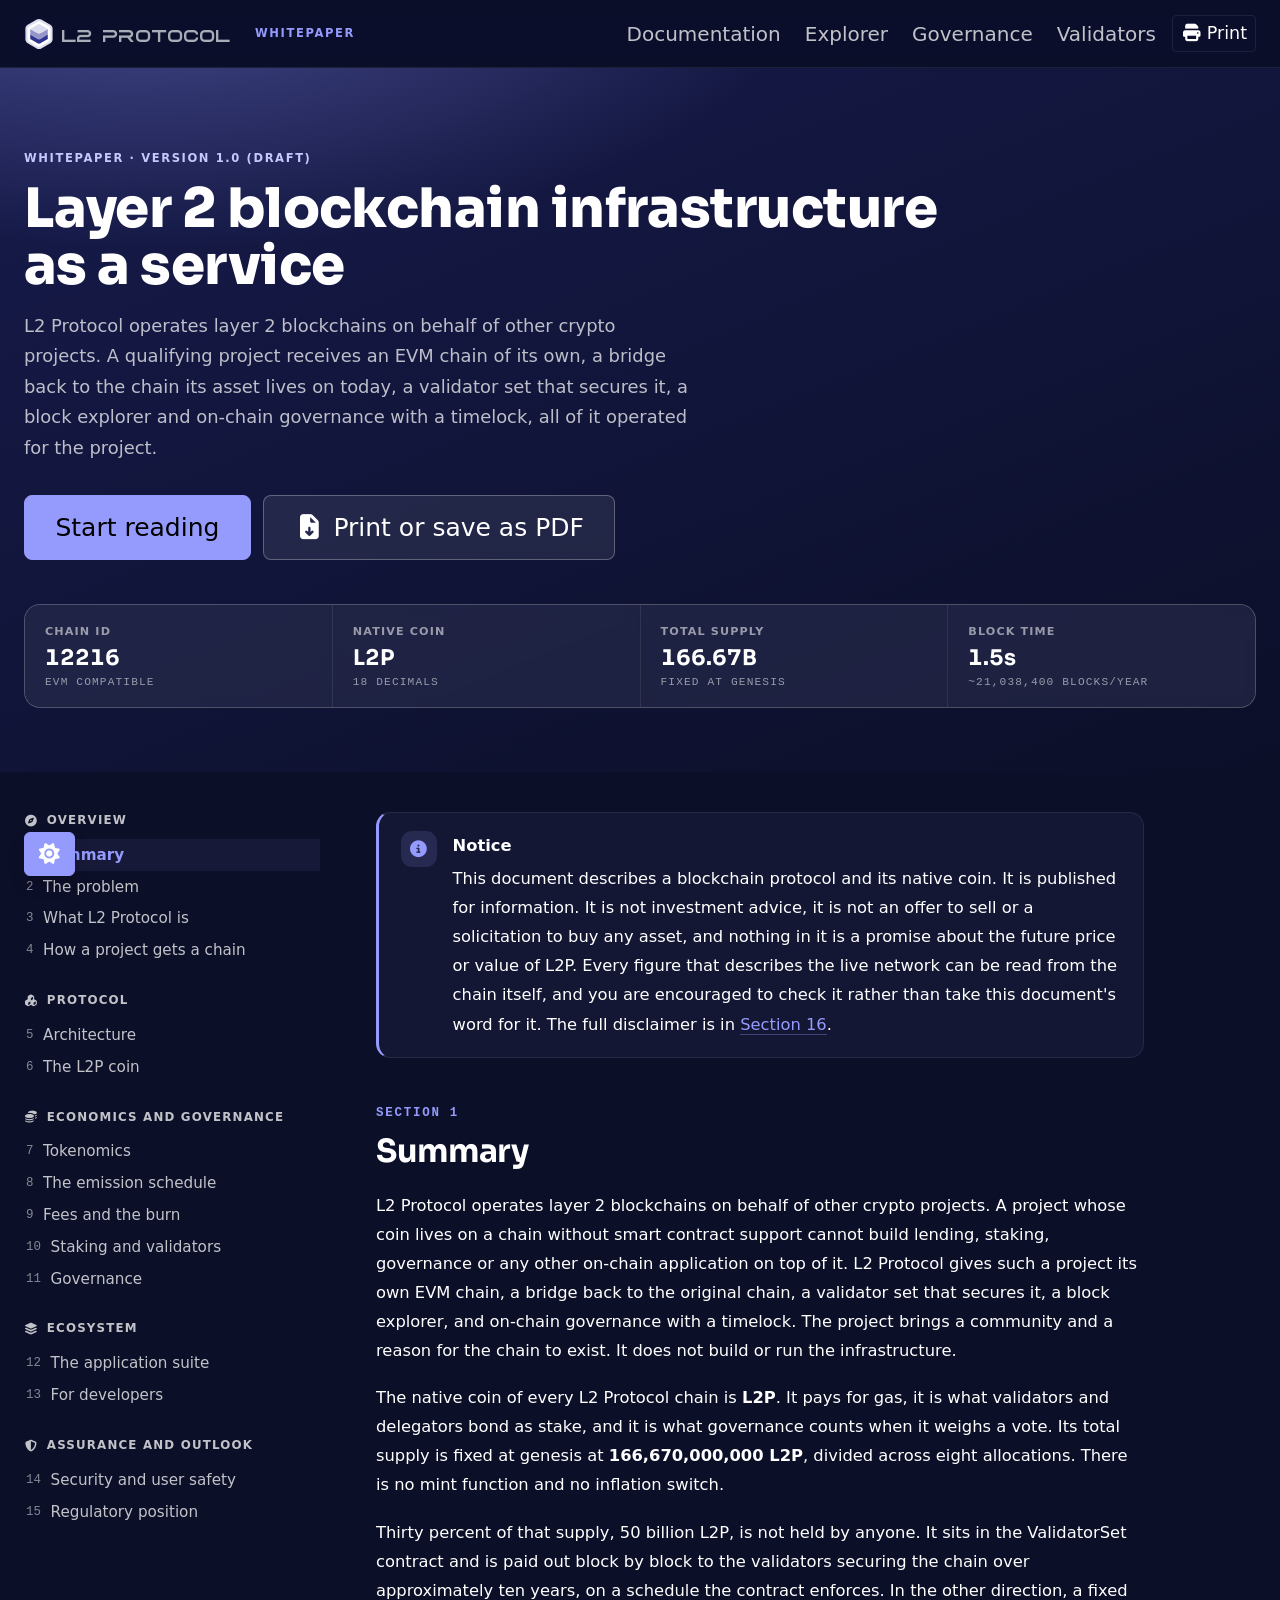
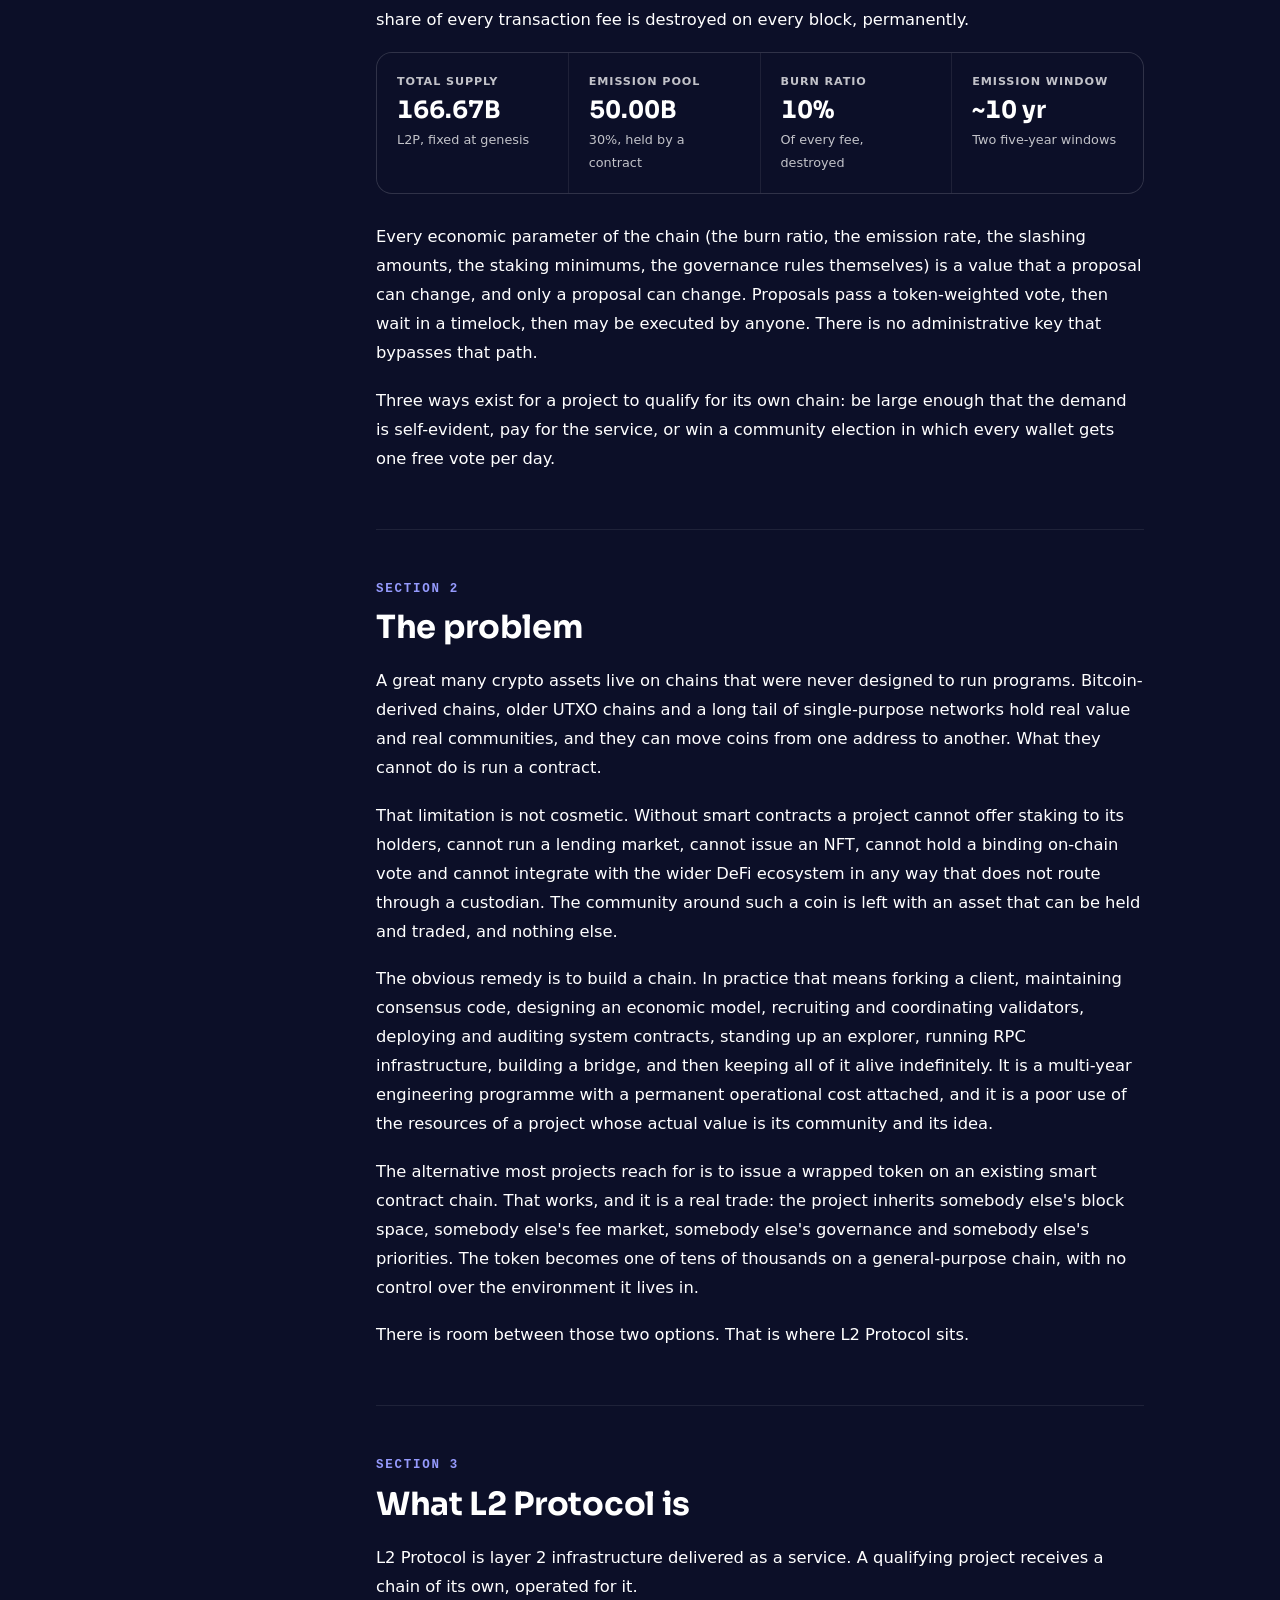
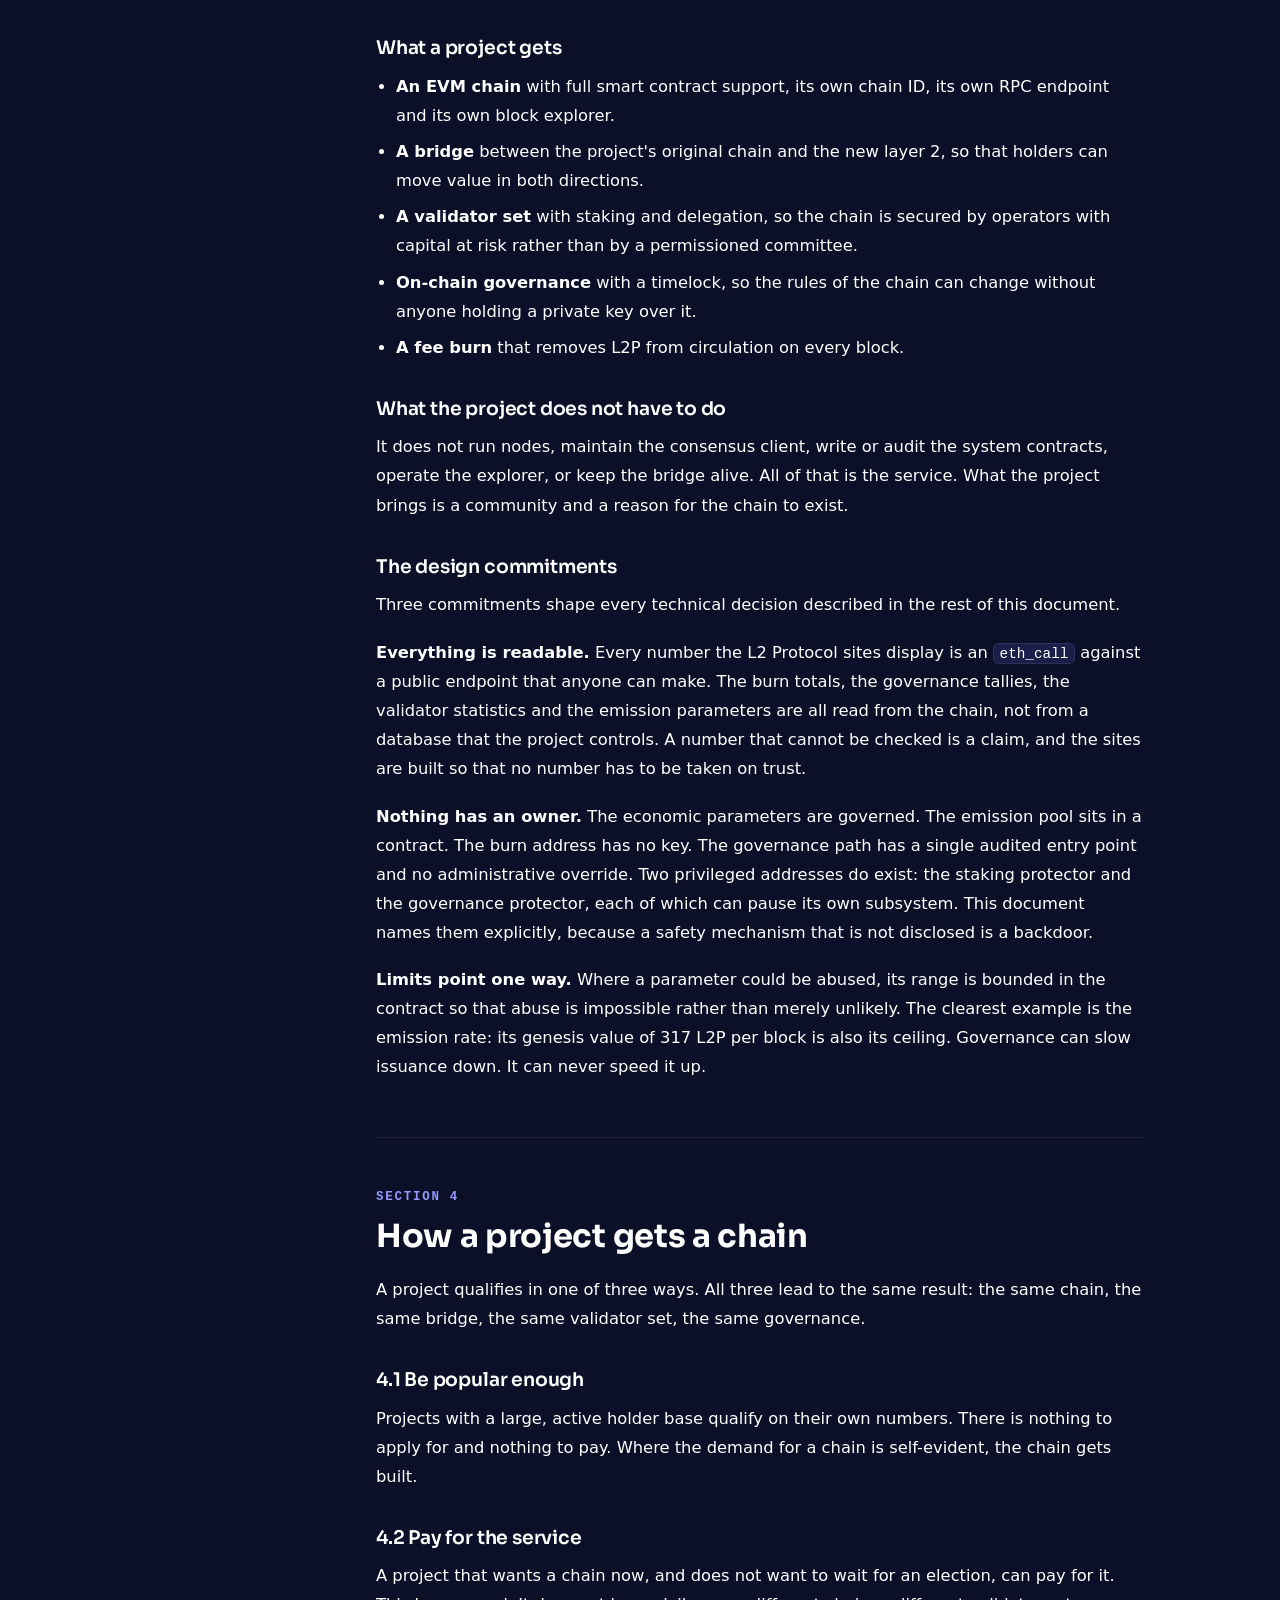
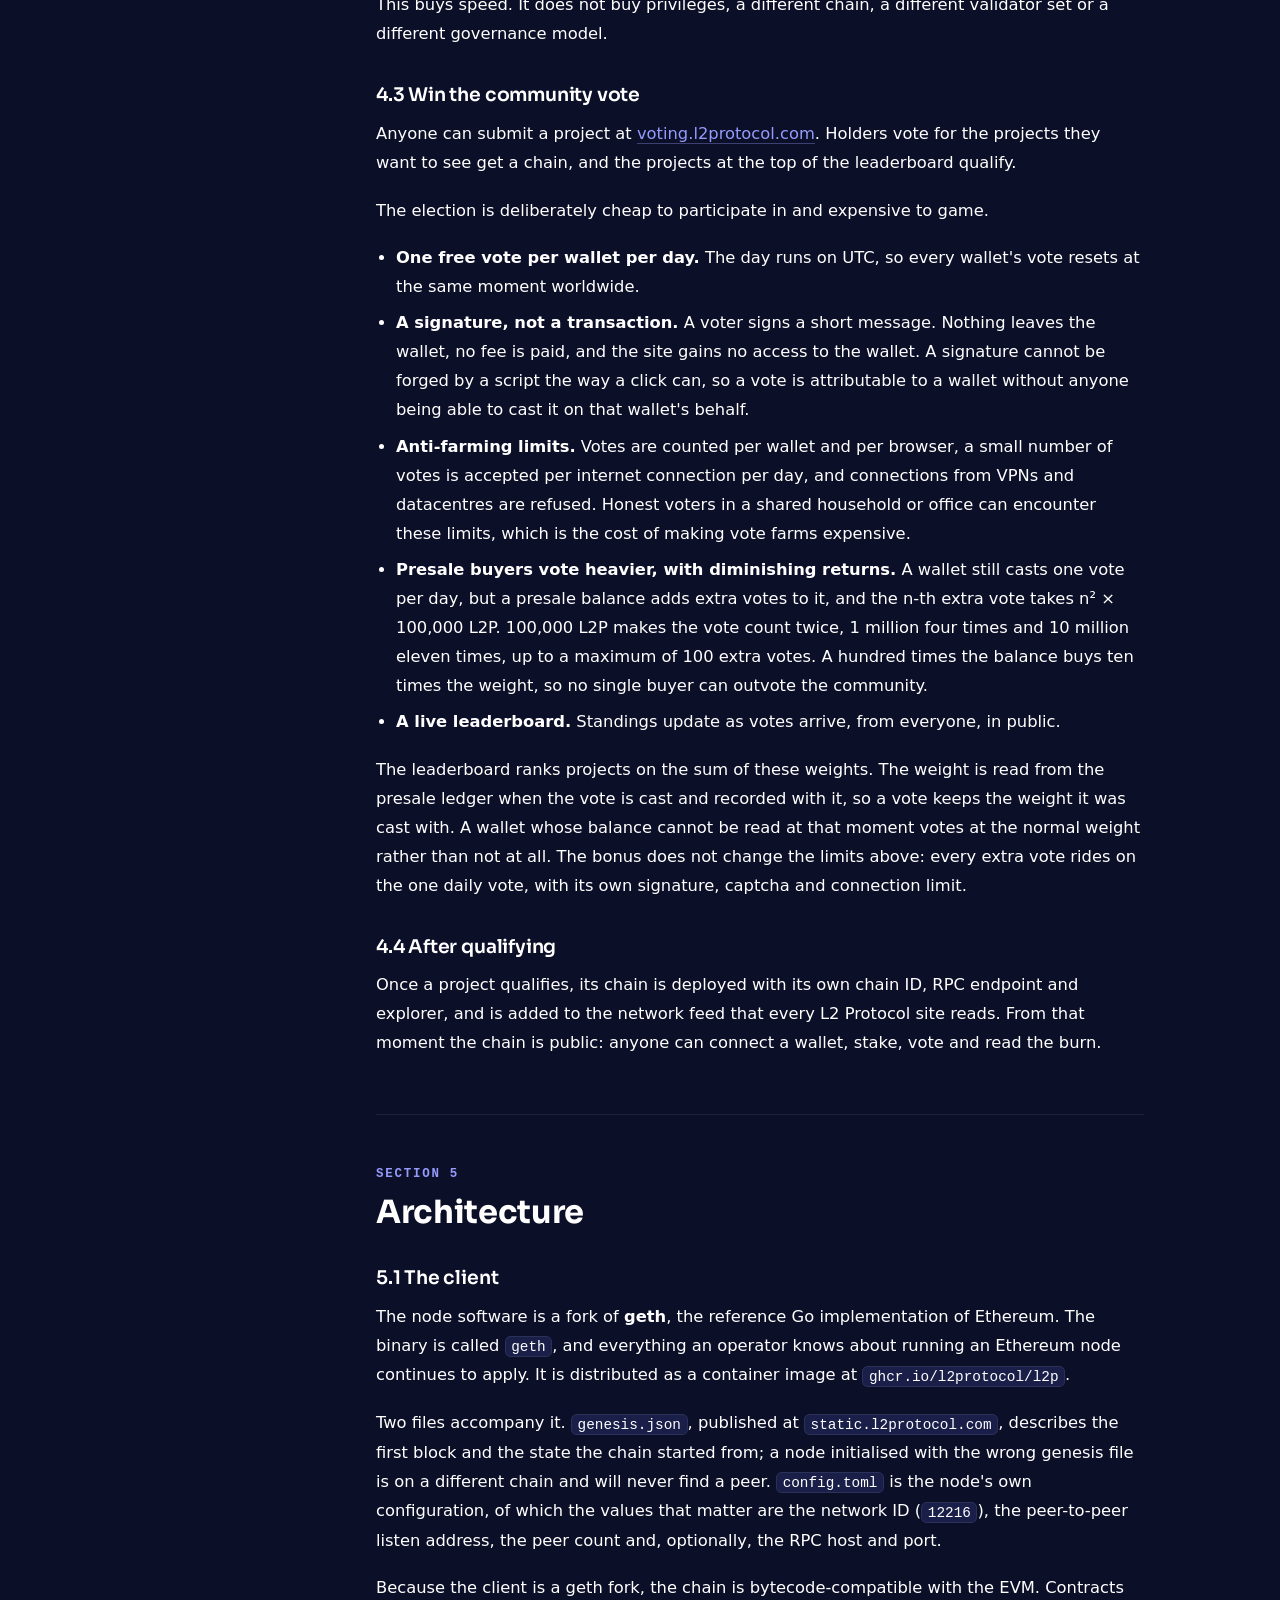
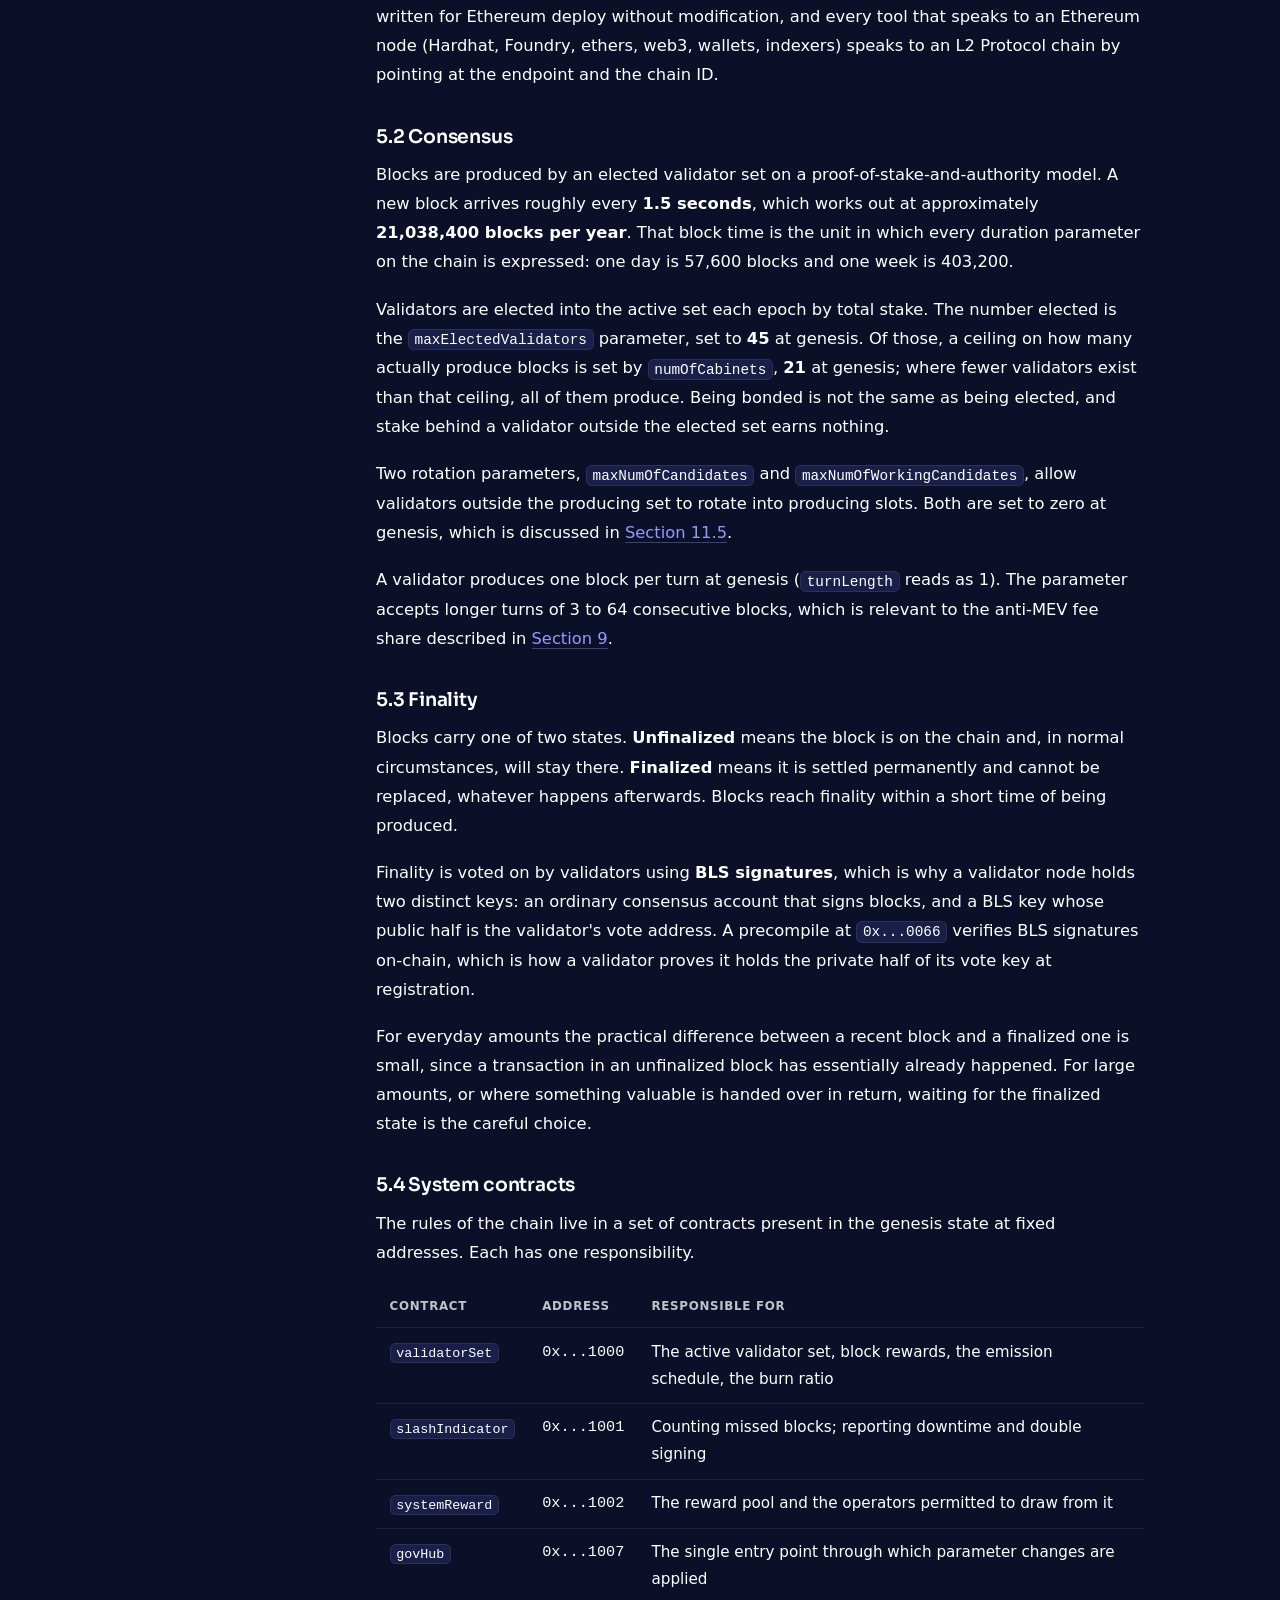
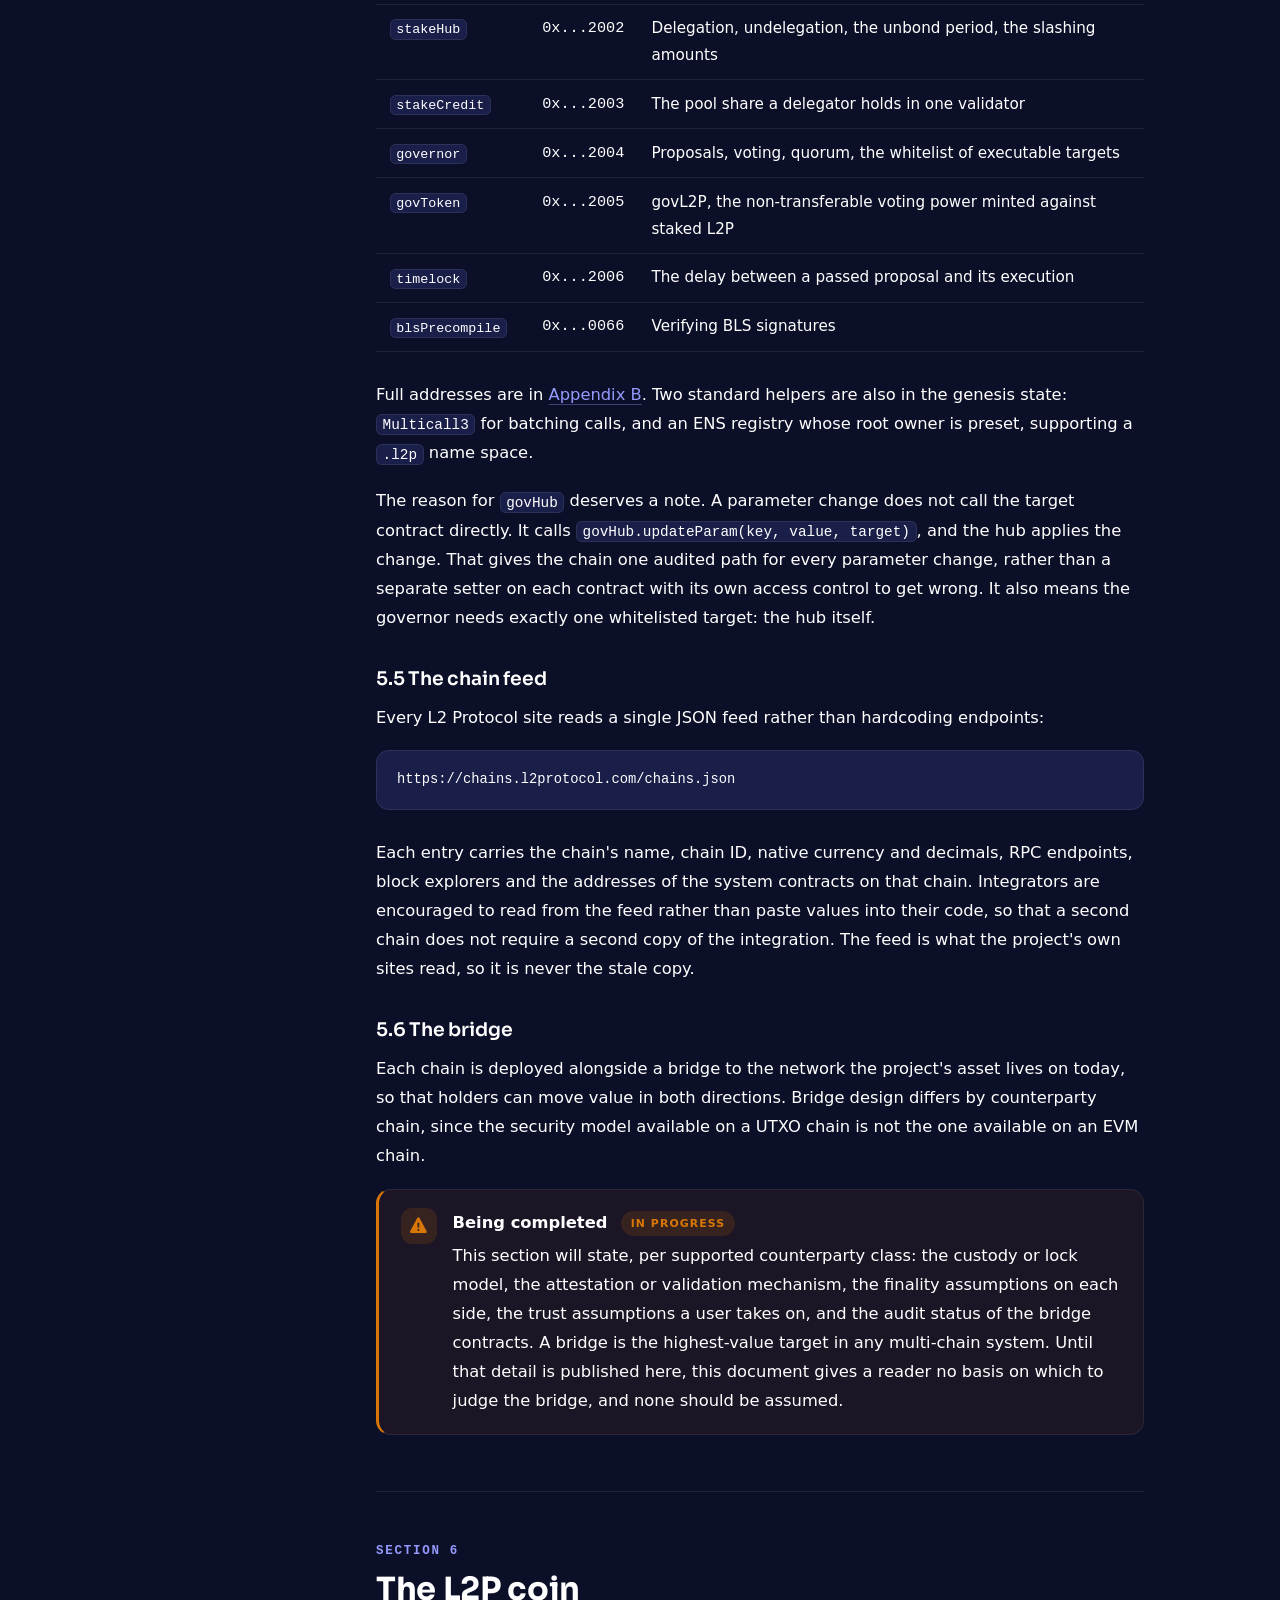
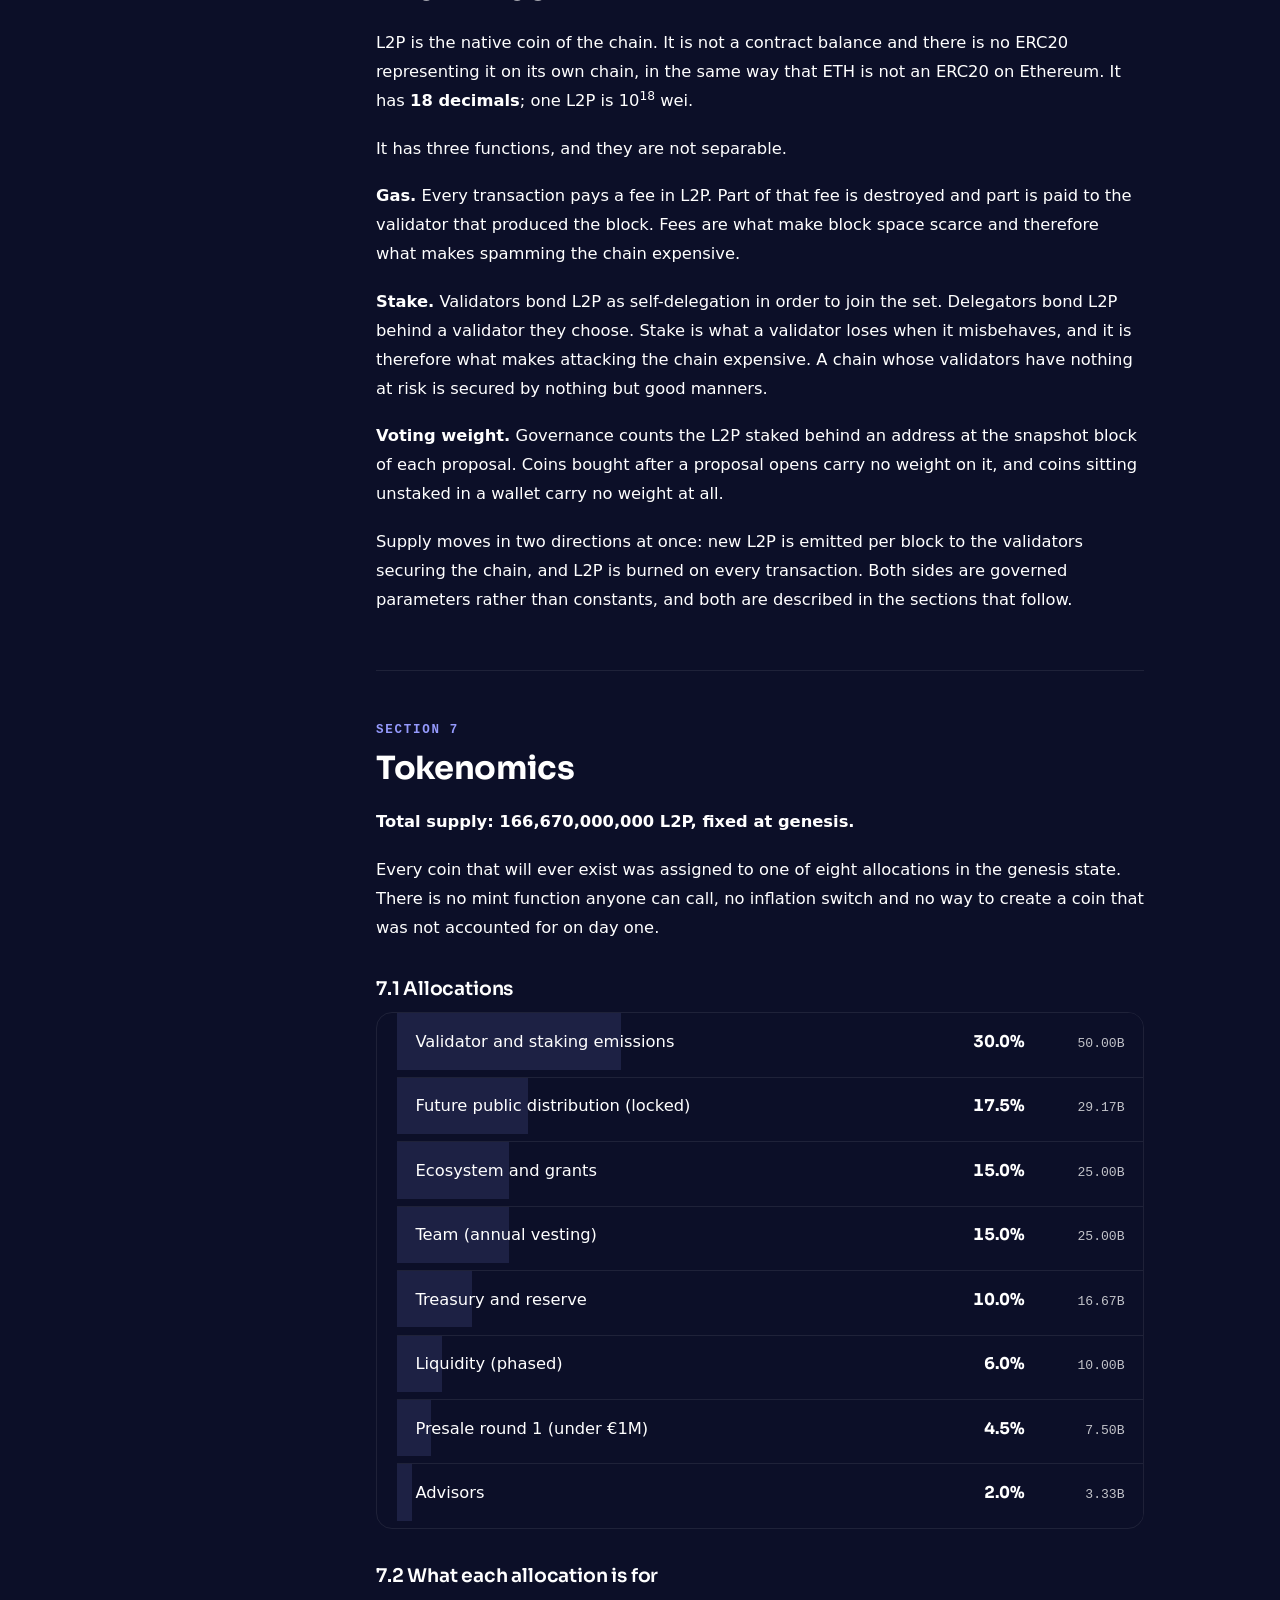
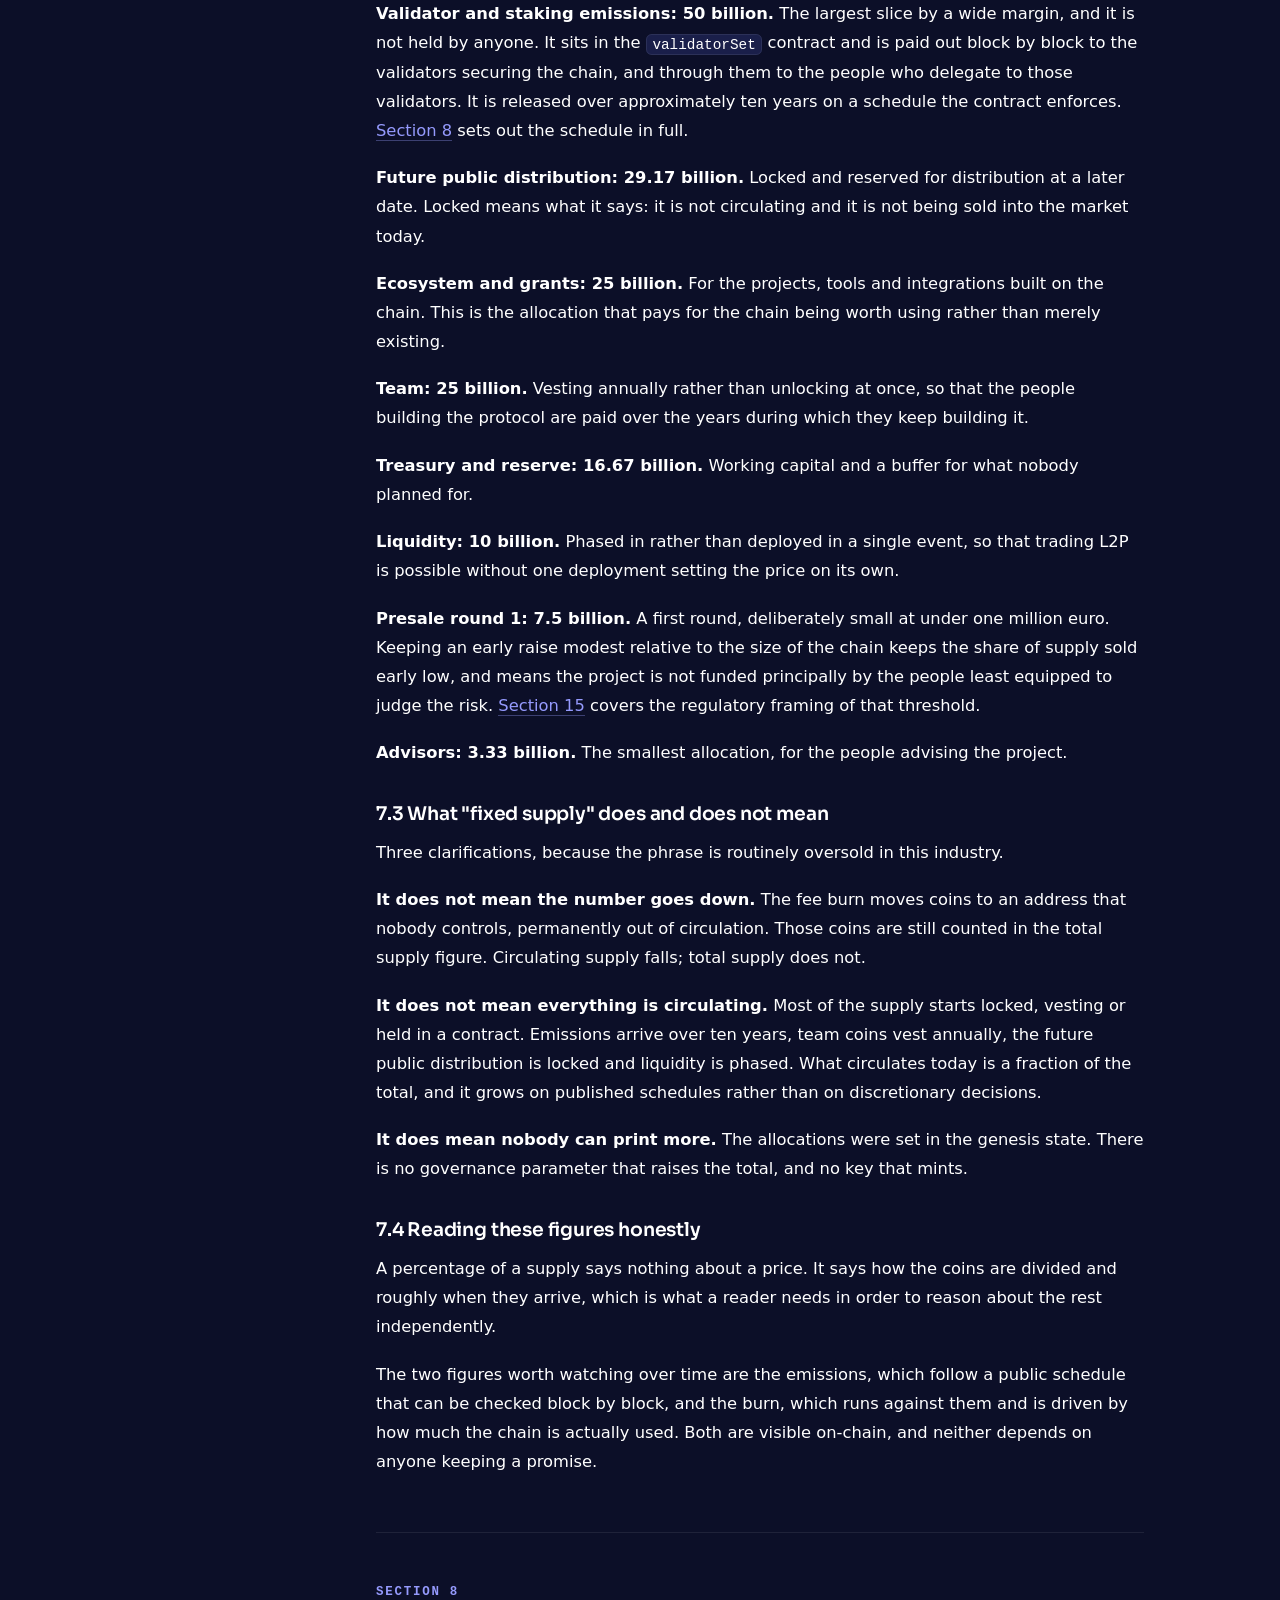
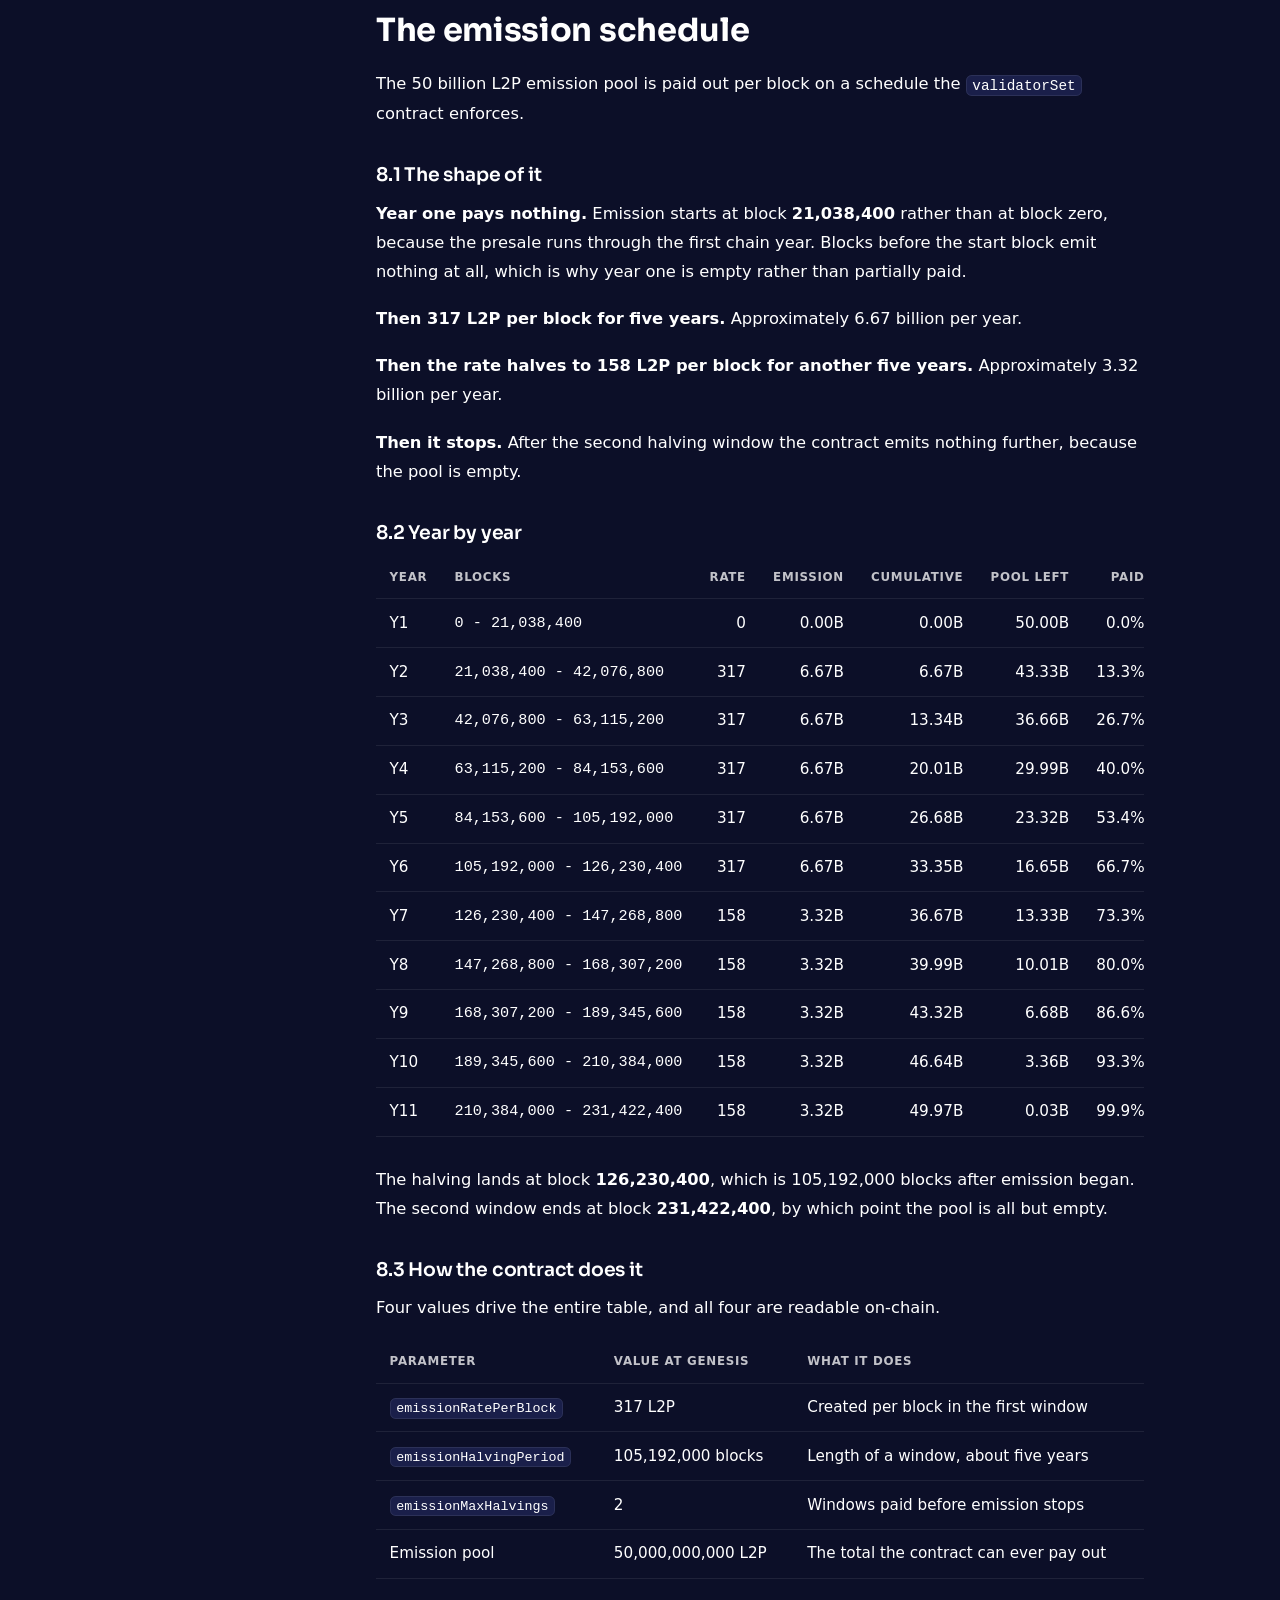
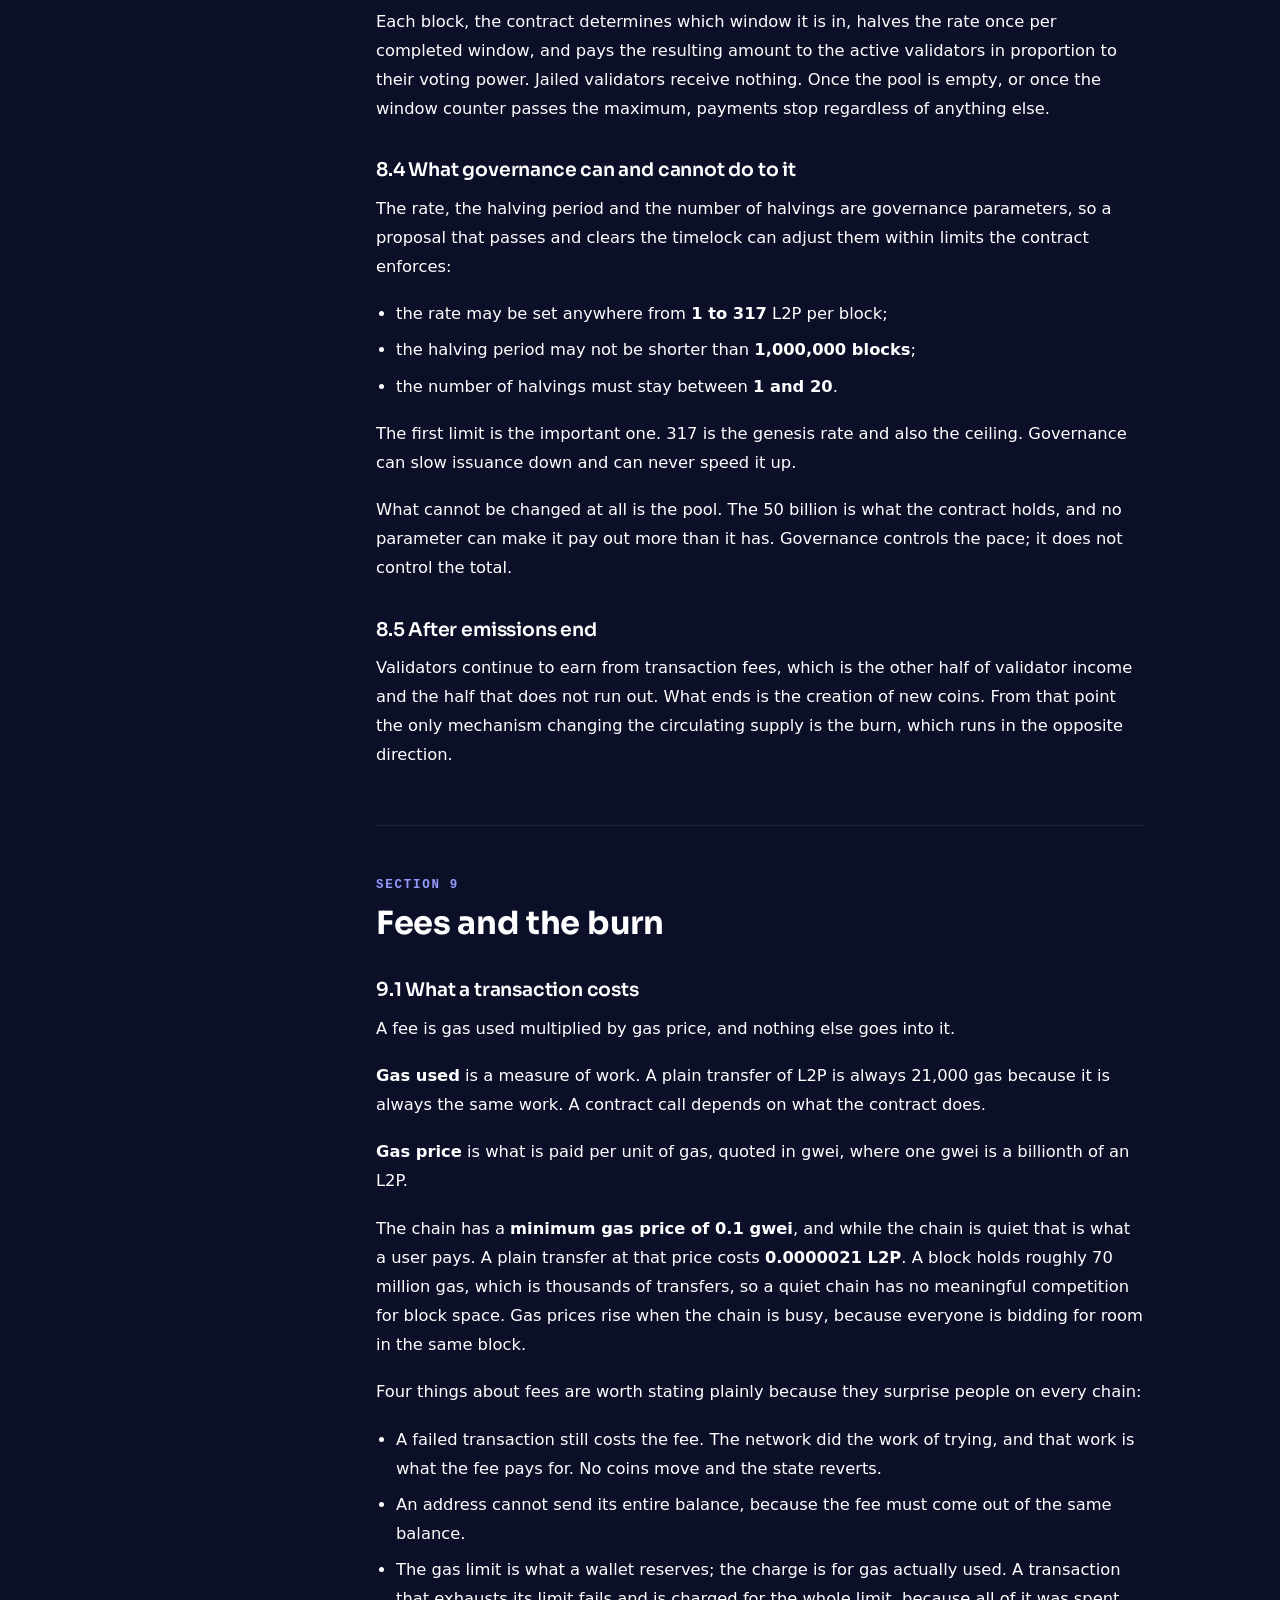
==== commit 02202f8c: "Add voting information" ====
--- a/index.html
+++ b/index.html
@@ -402,11 +402,15 @@
                             <li><strong>One free vote per wallet per day.</strong> The day runs on UTC, so every wallet's vote resets at the same moment worldwide.</li>
                             <li><strong>A signature, not a transaction.</strong> A voter signs a short message. Nothing leaves the wallet, no fee is paid, and the site gains no access to the wallet. A signature cannot be forged by a script the way a click can, so a vote is attributable to a wallet without anyone being able to cast it on that wallet's behalf.</li>
                             <li><strong>Anti-farming limits.</strong> Votes are counted per wallet and per browser, a small number of votes is accepted per internet connection per day, and connections from VPNs and datacentres are refused. Honest voters in a shared household or office can encounter these limits, which is the cost of making vote farms expensive.</li>
+                            <li><strong>Presale buyers vote heavier, with diminishing returns.</strong> A wallet still casts one vote per day, but a presale balance adds extra votes to it, and the n-th extra vote takes n&sup2; &times; 100,000 L2P. 100,000 L2P makes the vote count twice, 1 million four times and 10 million eleven times, up to a maximum of 100 extra votes. A hundred times the balance buys ten times the weight, so no single buyer can outvote the community.</li>
                             <li><strong>A live leaderboard.</strong> Standings update as votes arrive, from everyone, in public.</li>
                         </ul>
                         <p>
-                            At present every vote weighs the same. A future token is planned that will let holders boost their
-                            voting power, and the voting site states this on its front page.
+                            The leaderboard ranks projects on the sum of these weights. The weight is read from the presale
+                            ledger when the vote is cast and recorded with it, so a vote keeps the weight it was cast with. A
+                            wallet whose balance cannot be read at that moment votes at the normal weight rather than not at
+                            all. The bonus does not change the limits above: every extra vote rides on the one daily vote,
+                            with its own signature, captcha and connection limit.
                         </p>
 
                         <h3 id="after-qualifying">4.4 After qualifying</h3>
@@ -604,14 +608,14 @@
 
                         <h3 id="allocations">7.1 Allocations</h3>
                         <ul class="alloc-list">
-                            <li class="alloc-item" style="--alloc-width: 30%"><span class="alloc-name">Validator and staking emissions</span><span class="alloc-share">30.0%</span><span class="alloc-amount">50.00B</span></li>
-                            <li class="alloc-item" style="--alloc-width: 17.5%"><span class="alloc-name">Future public distribution (locked)</span><span class="alloc-share">17.5%</span><span class="alloc-amount">29.17B</span></li>
-                            <li class="alloc-item" style="--alloc-width: 15%"><span class="alloc-name">Ecosystem and grants</span><span class="alloc-share">15.0%</span><span class="alloc-amount">25.00B</span></li>
-                            <li class="alloc-item" style="--alloc-width: 15%"><span class="alloc-name">Team (annual vesting)</span><span class="alloc-share">15.0%</span><span class="alloc-amount">25.00B</span></li>
-                            <li class="alloc-item" style="--alloc-width: 10%"><span class="alloc-name">Treasury and reserve</span><span class="alloc-share">10.0%</span><span class="alloc-amount">16.67B</span></li>
-                            <li class="alloc-item" style="--alloc-width: 6%"><span class="alloc-name">Liquidity (phased)</span><span class="alloc-share">6.0%</span><span class="alloc-amount">10.00B</span></li>
-                            <li class="alloc-item" style="--alloc-width: 4.5%"><span class="alloc-name">Presale round 1 (under &euro;1M)</span><span class="alloc-share">4.5%</span><span class="alloc-amount">7.50B</span></li>
-                            <li class="alloc-item" style="--alloc-width: 2%"><span class="alloc-name">Advisors</span><span class="alloc-share">2.0%</span><span class="alloc-amount">3.33B</span></li>
+                            <li class="alloc-item alloc-w-30"><span class="alloc-name">Validator and staking emissions</span><span class="alloc-share">30.0%</span><span class="alloc-amount">50.00B</span></li>
+                            <li class="alloc-item alloc-w-175"><span class="alloc-name">Future public distribution (locked)</span><span class="alloc-share">17.5%</span><span class="alloc-amount">29.17B</span></li>
+                            <li class="alloc-item alloc-w-15"><span class="alloc-name">Ecosystem and grants</span><span class="alloc-share">15.0%</span><span class="alloc-amount">25.00B</span></li>
+                            <li class="alloc-item alloc-w-15"><span class="alloc-name">Team (annual vesting)</span><span class="alloc-share">15.0%</span><span class="alloc-amount">25.00B</span></li>
+                            <li class="alloc-item alloc-w-10"><span class="alloc-name">Treasury and reserve</span><span class="alloc-share">10.0%</span><span class="alloc-amount">16.67B</span></li>
+                            <li class="alloc-item alloc-w-6"><span class="alloc-name">Liquidity (phased)</span><span class="alloc-share">6.0%</span><span class="alloc-amount">10.00B</span></li>
+                            <li class="alloc-item alloc-w-45"><span class="alloc-name">Presale round 1 (under &euro;1M)</span><span class="alloc-share">4.5%</span><span class="alloc-amount">7.50B</span></li>
+                            <li class="alloc-item alloc-w-2"><span class="alloc-name">Advisors</span><span class="alloc-share">2.0%</span><span class="alloc-amount">3.33B</span></li>
                         </ul>
 
                         <h3 id="allocation-purpose">7.2 What each allocation is for</h3>
@@ -1782,7 +1786,7 @@
         <div class="l2p-footer-grid">
             <div class="l2p-footer-intro">
                 <a href="https://l2protocol.com" class="l2p-footer-brand">
-                    <img src="https://static.l2protocol.com/images/icon-dark.svg" alt="L2 Protocol" width="30" height="30">
+                    <img src="/images/icon-dark.svg" alt="L2 Protocol" width="30" height="30">
                     <span class="l2p-footer-brand-text">L2 Protocol</span>
                 </a>
                 <p class="l2p-footer-moto">Turnkey L2 infrastructure for blockchain projects. L2 Protocol brings smart contract capabilities to chains that do not natively support them.</p>
--- a/css/site.css
+++ b/css/site.css
@@ -723,6 +723,14 @@
     border-top: 1px solid var(--bs-border-color);
 }
 
+.alloc-w-30 { --alloc-width: 30%; }
+.alloc-w-175 { --alloc-width: 17.5%; }
+.alloc-w-15 { --alloc-width: 15%; }
+.alloc-w-10 { --alloc-width: 10%; }
+.alloc-w-6 { --alloc-width: 6%; }
+.alloc-w-45 { --alloc-width: 4.5%; }
+.alloc-w-2 { --alloc-width: 2%; }
+
 .alloc-item::before {
     content: "";
     position: absolute;
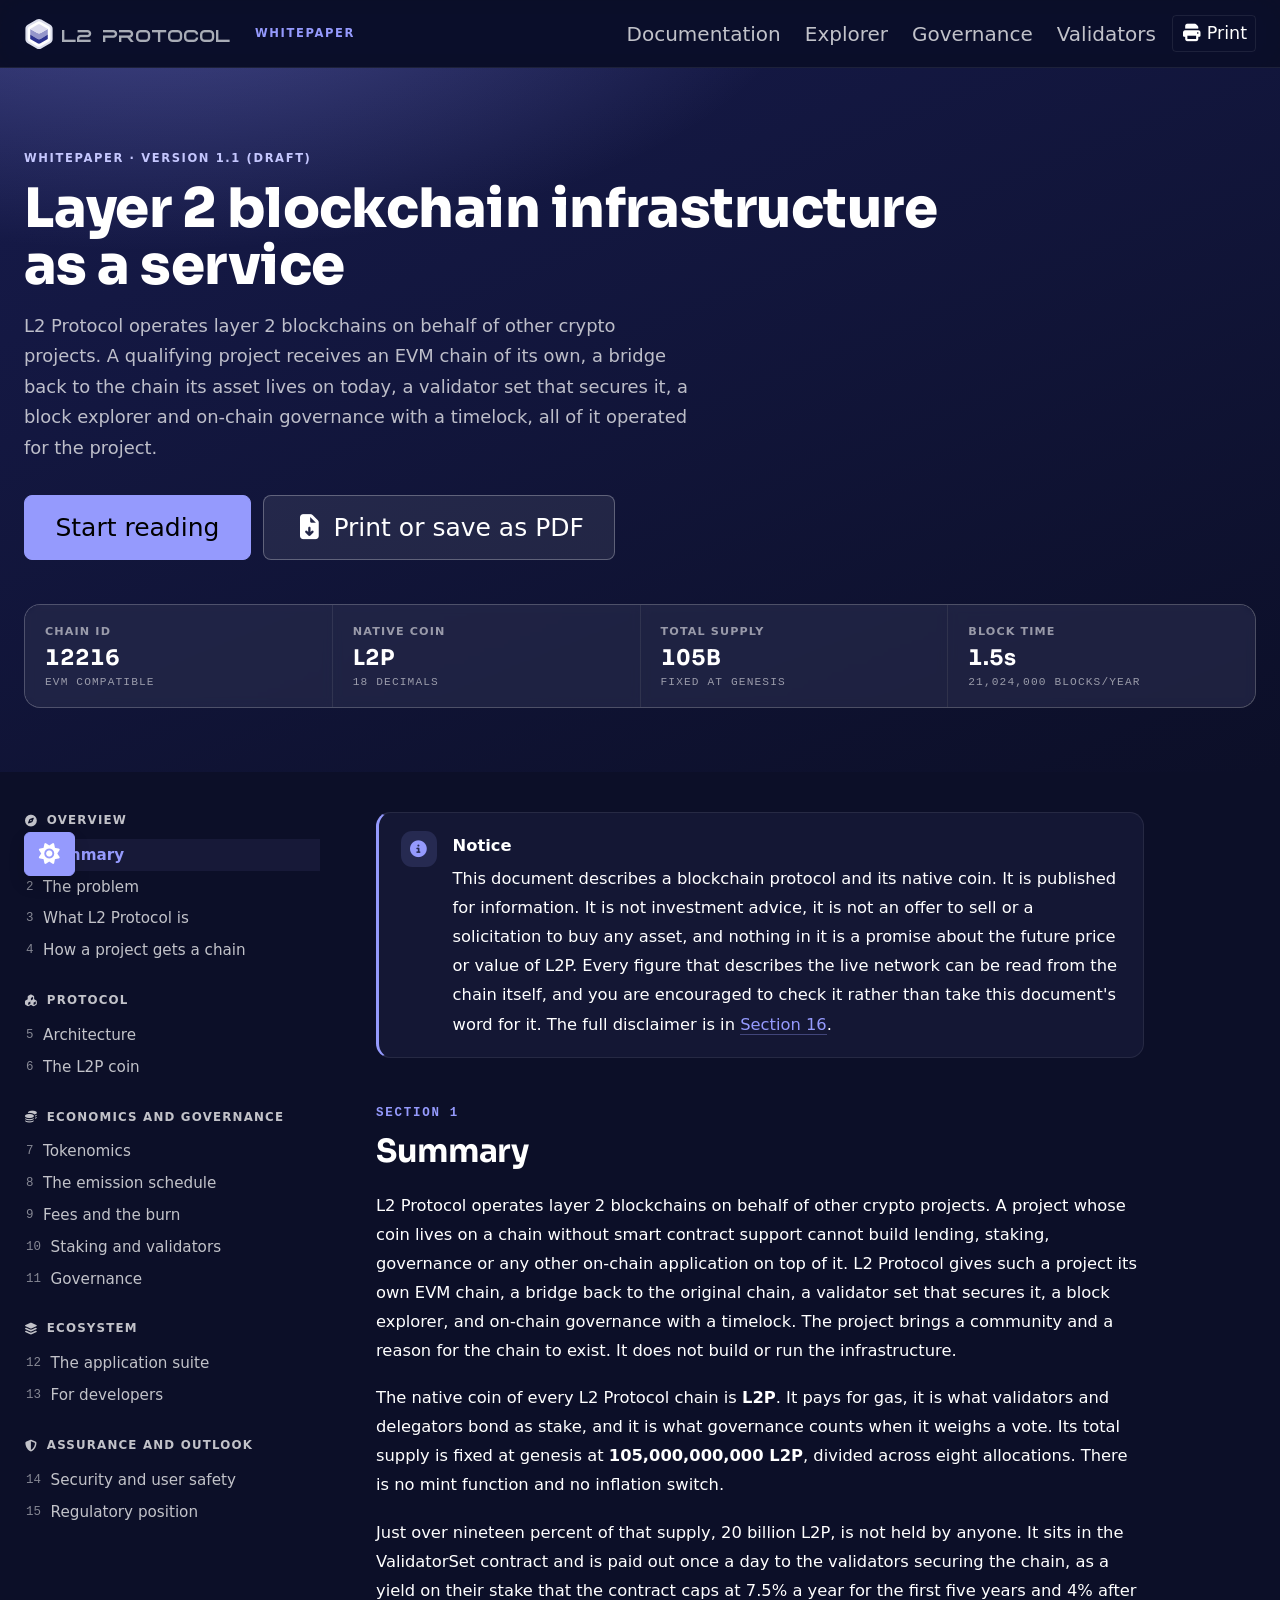
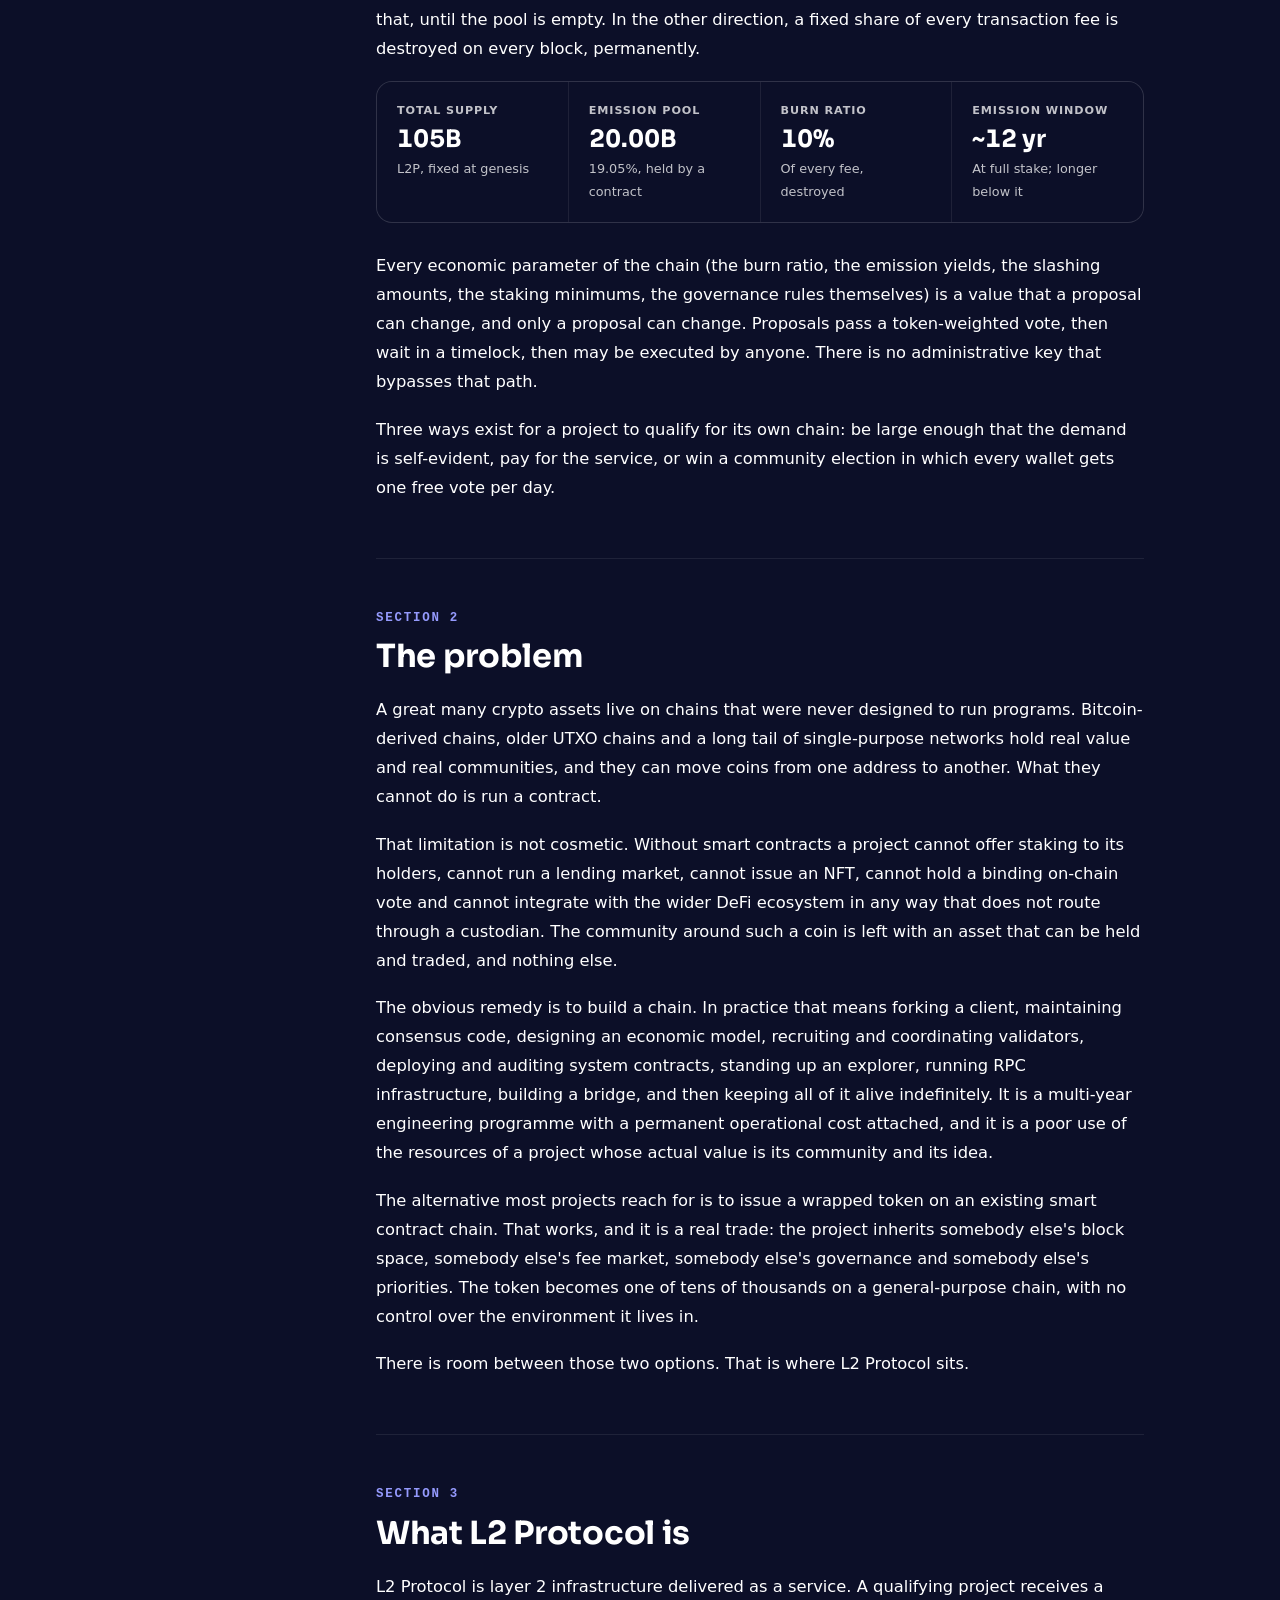
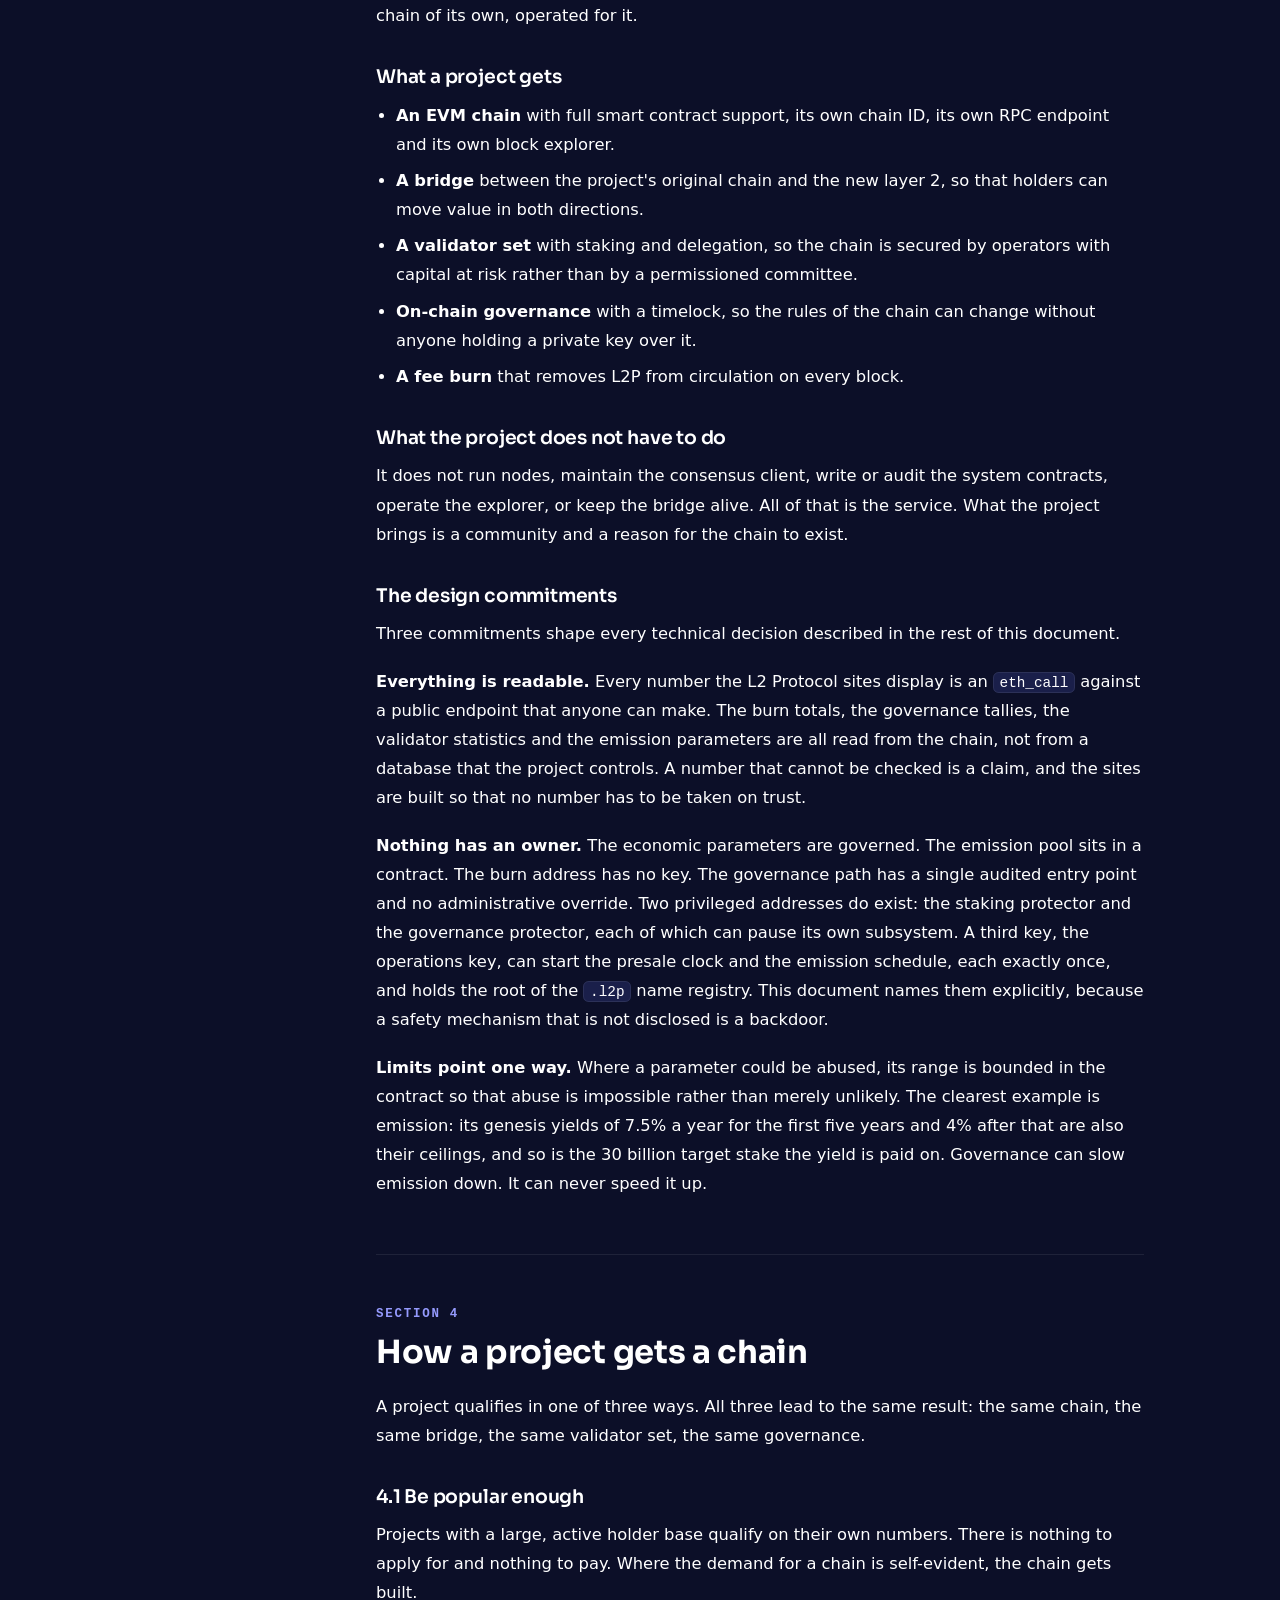
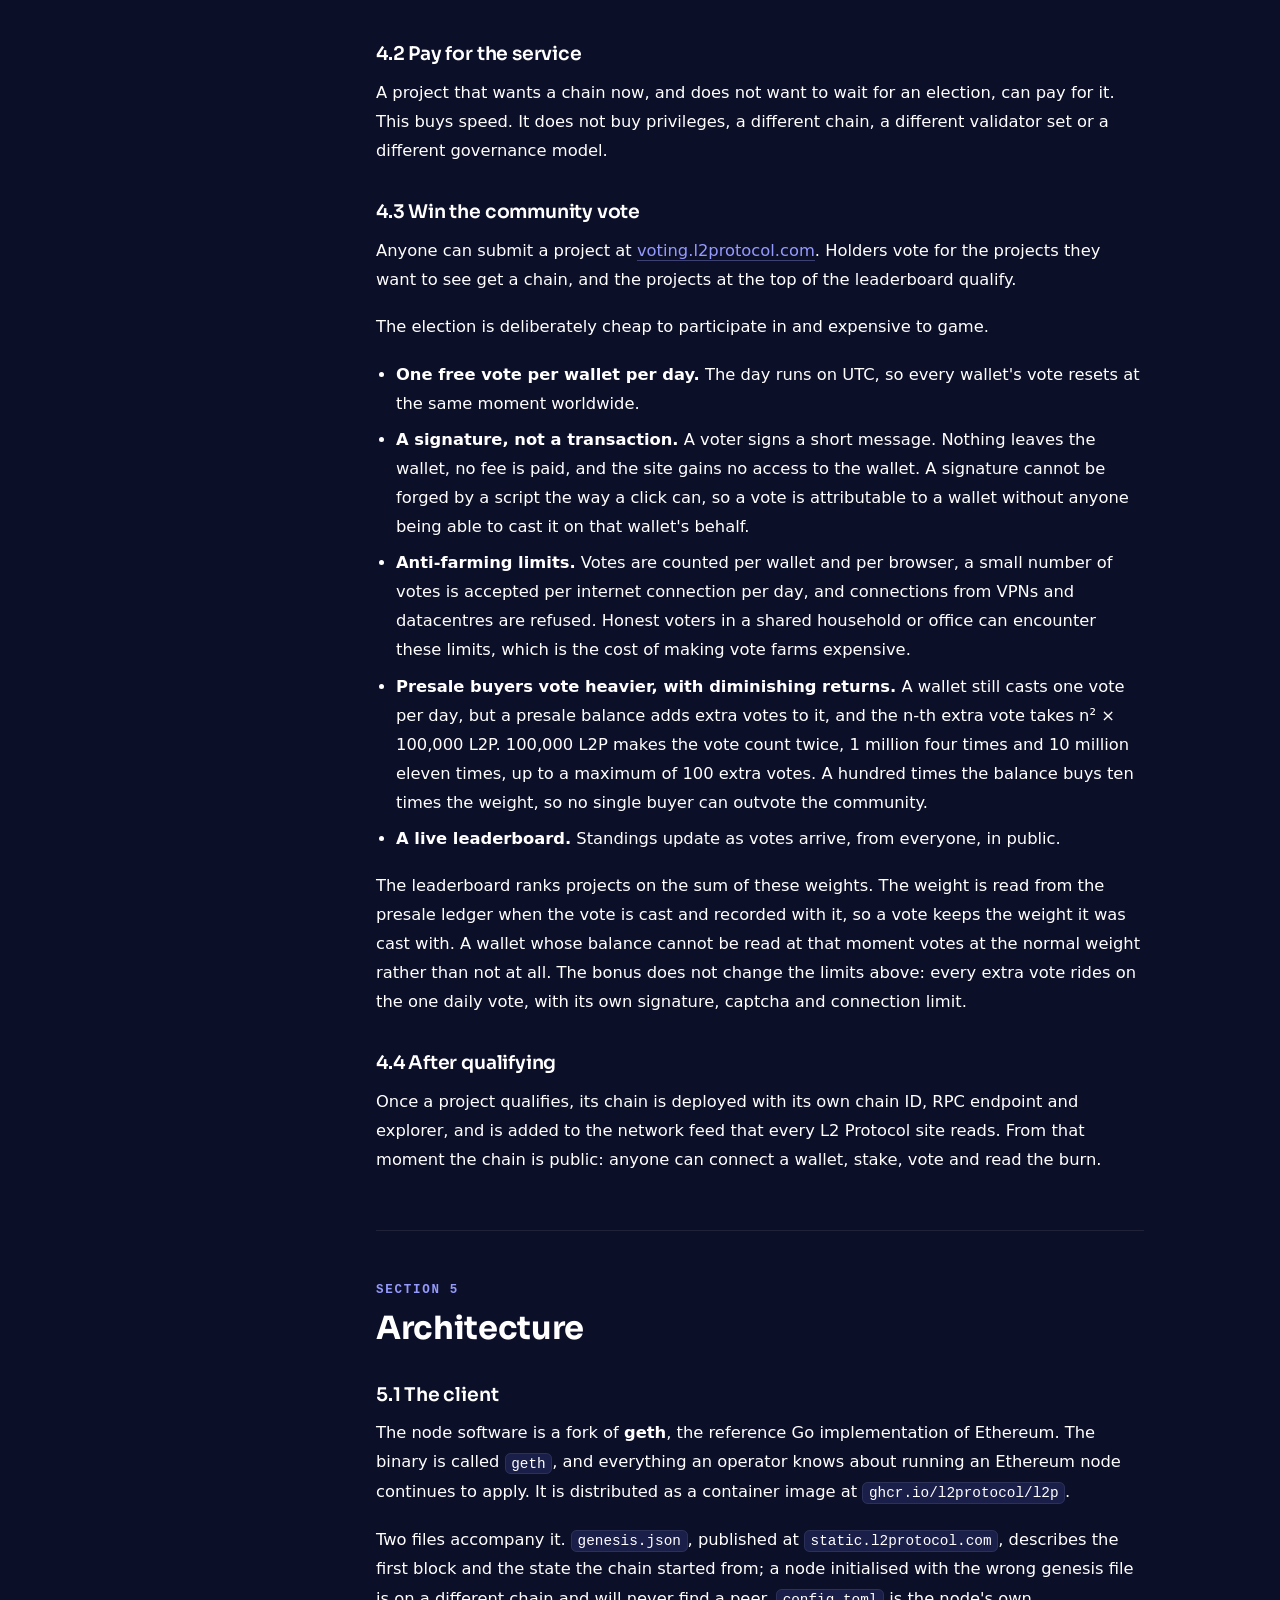
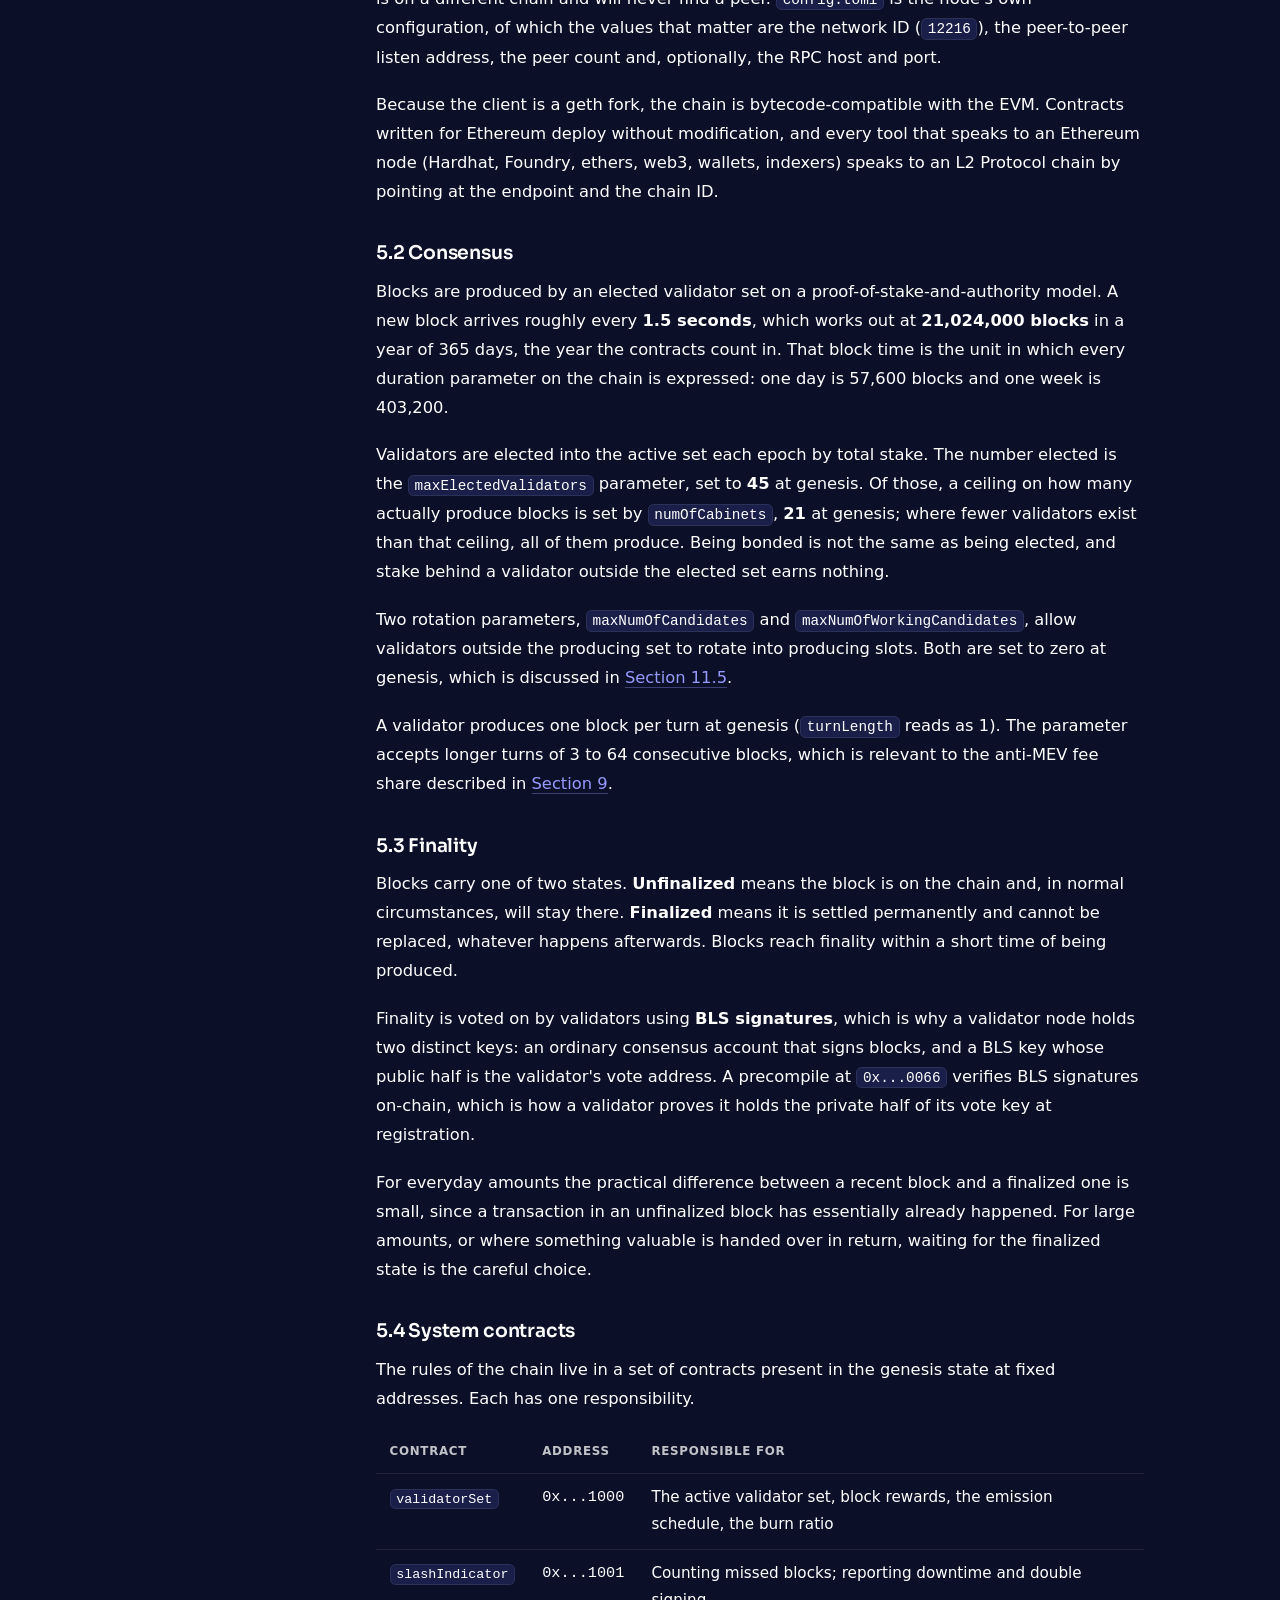
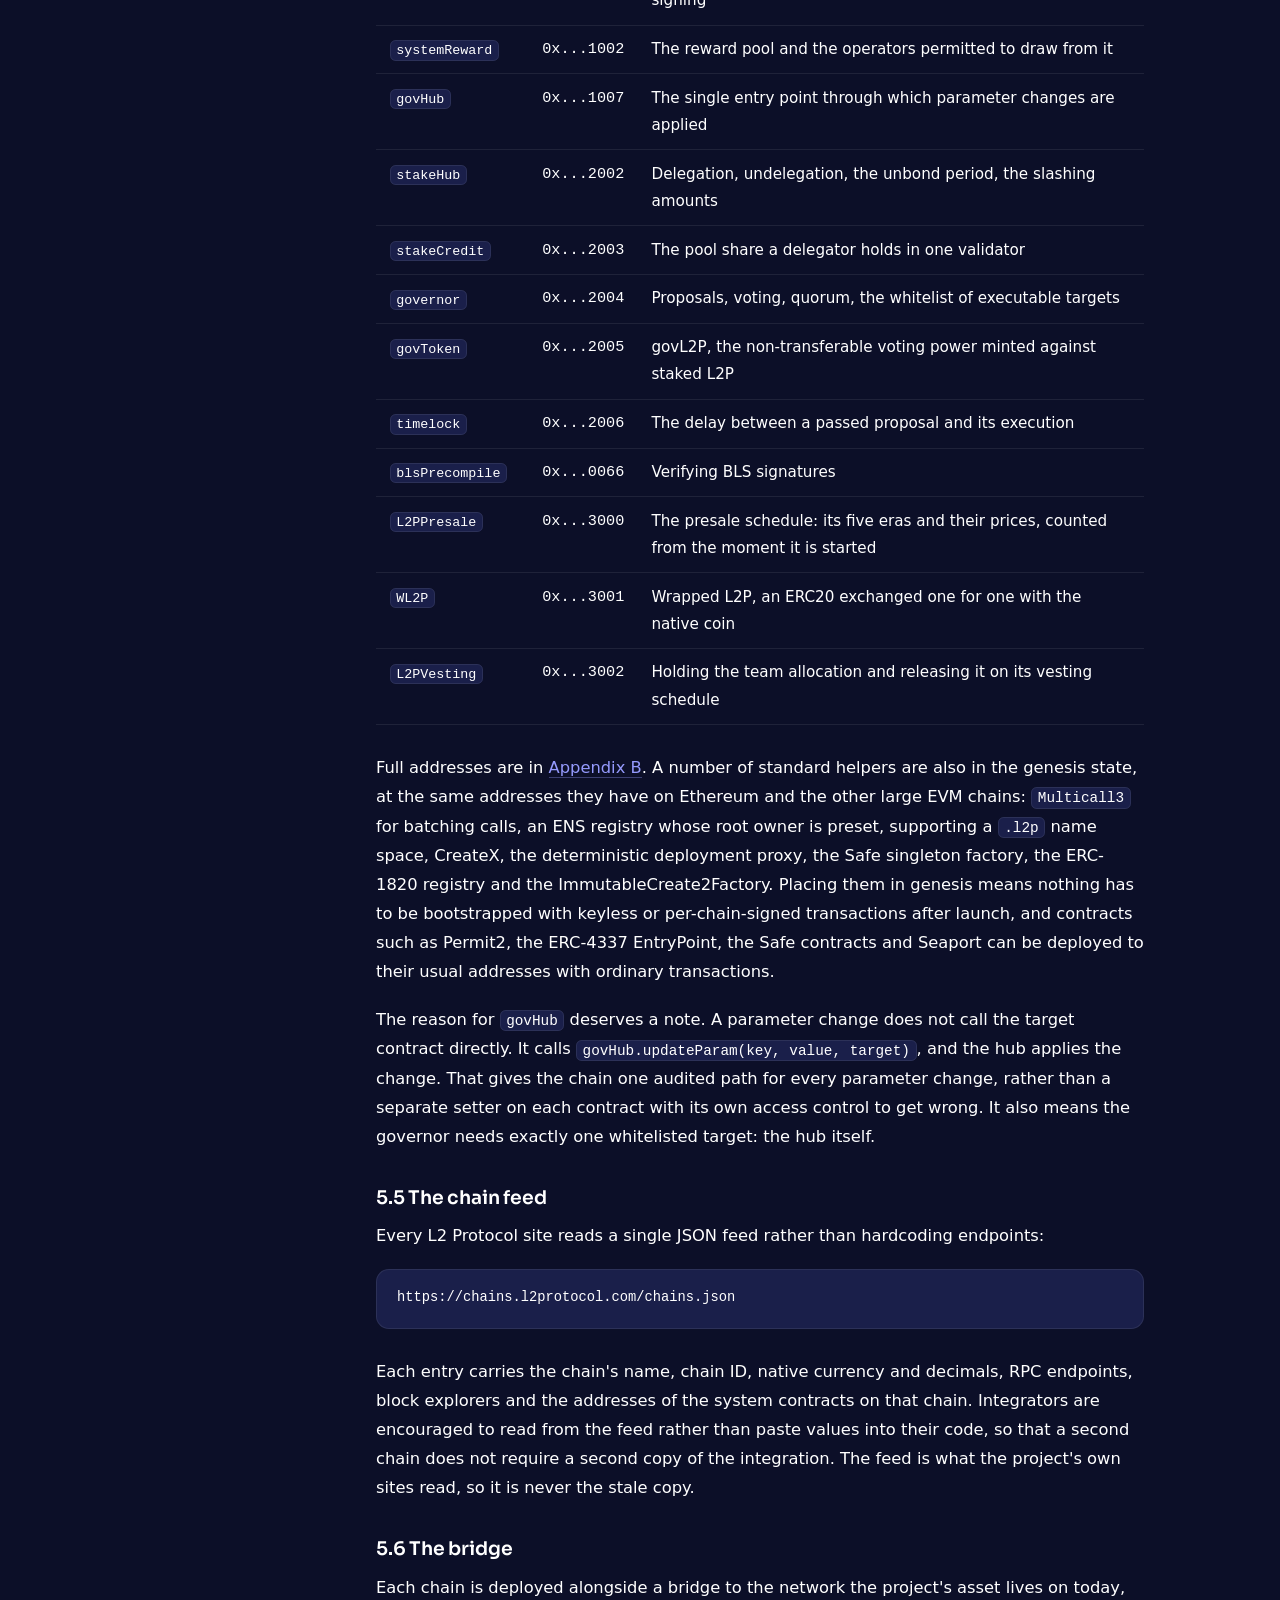
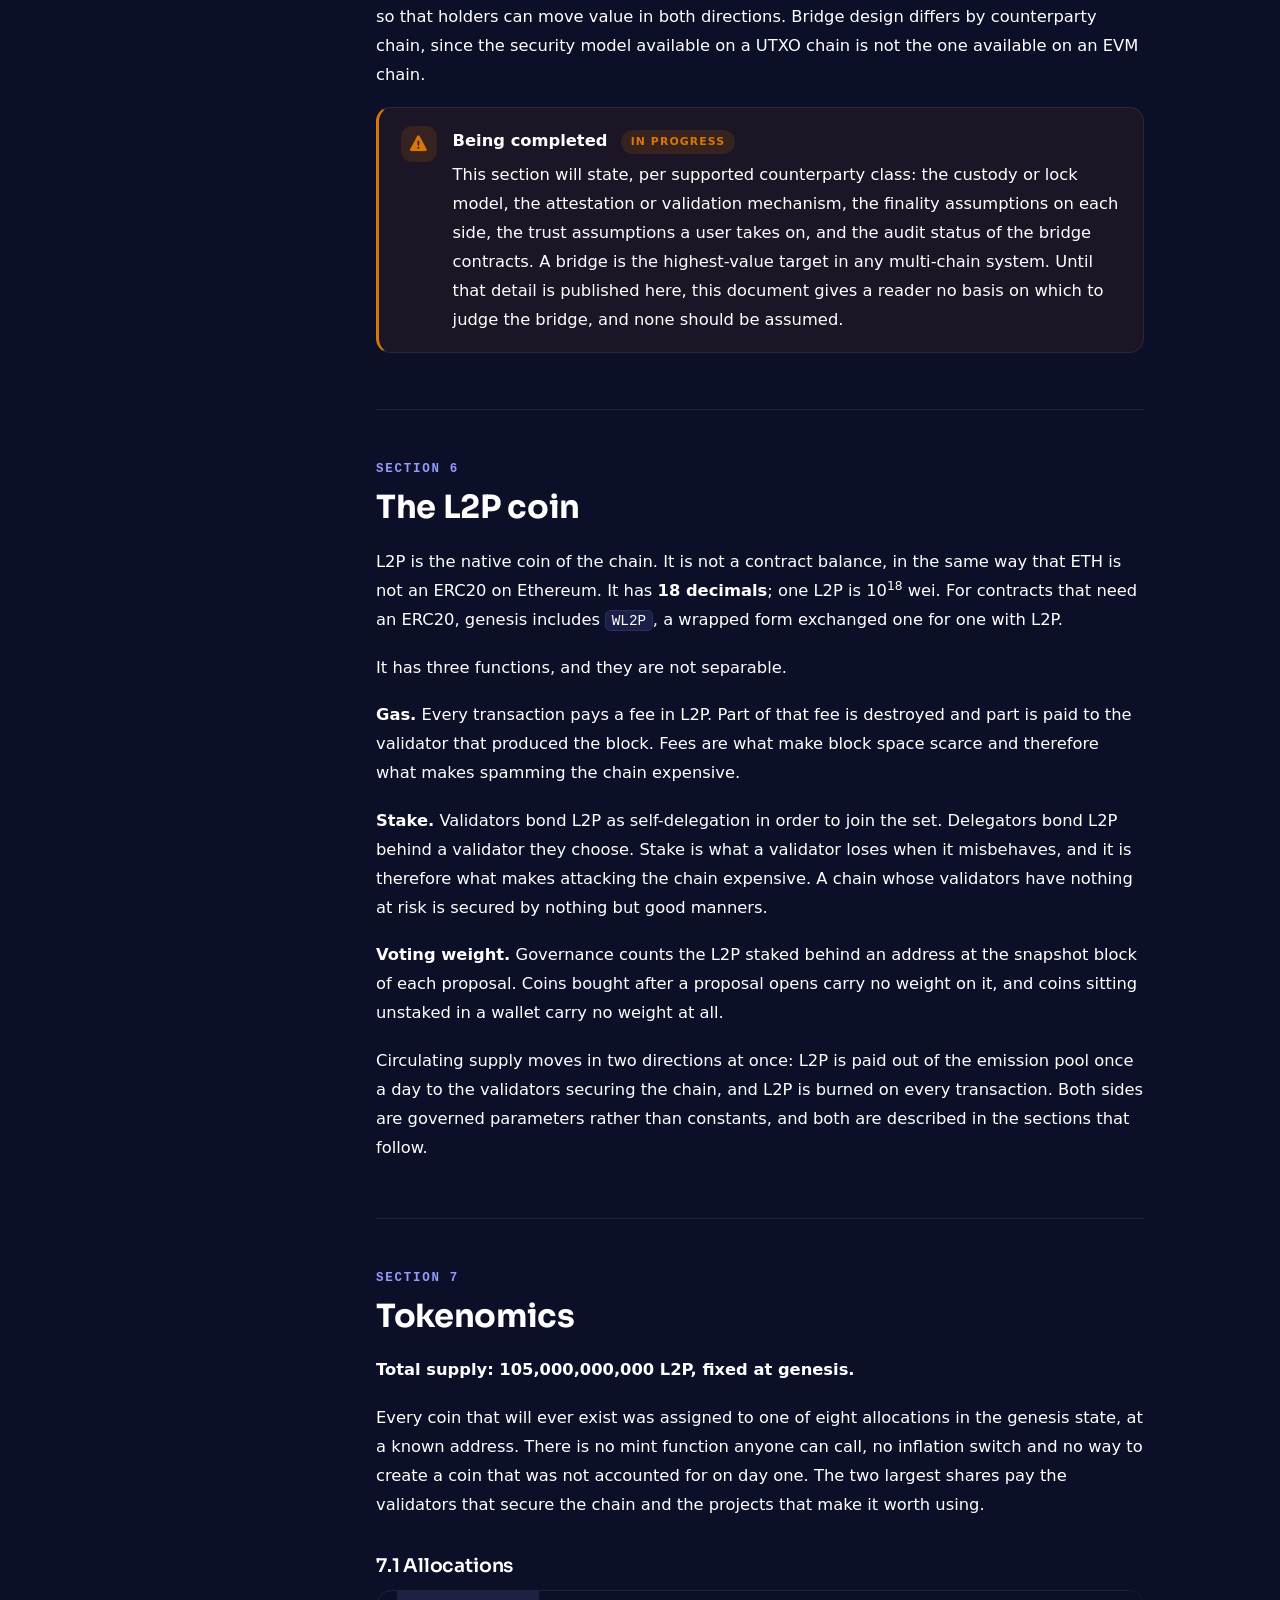
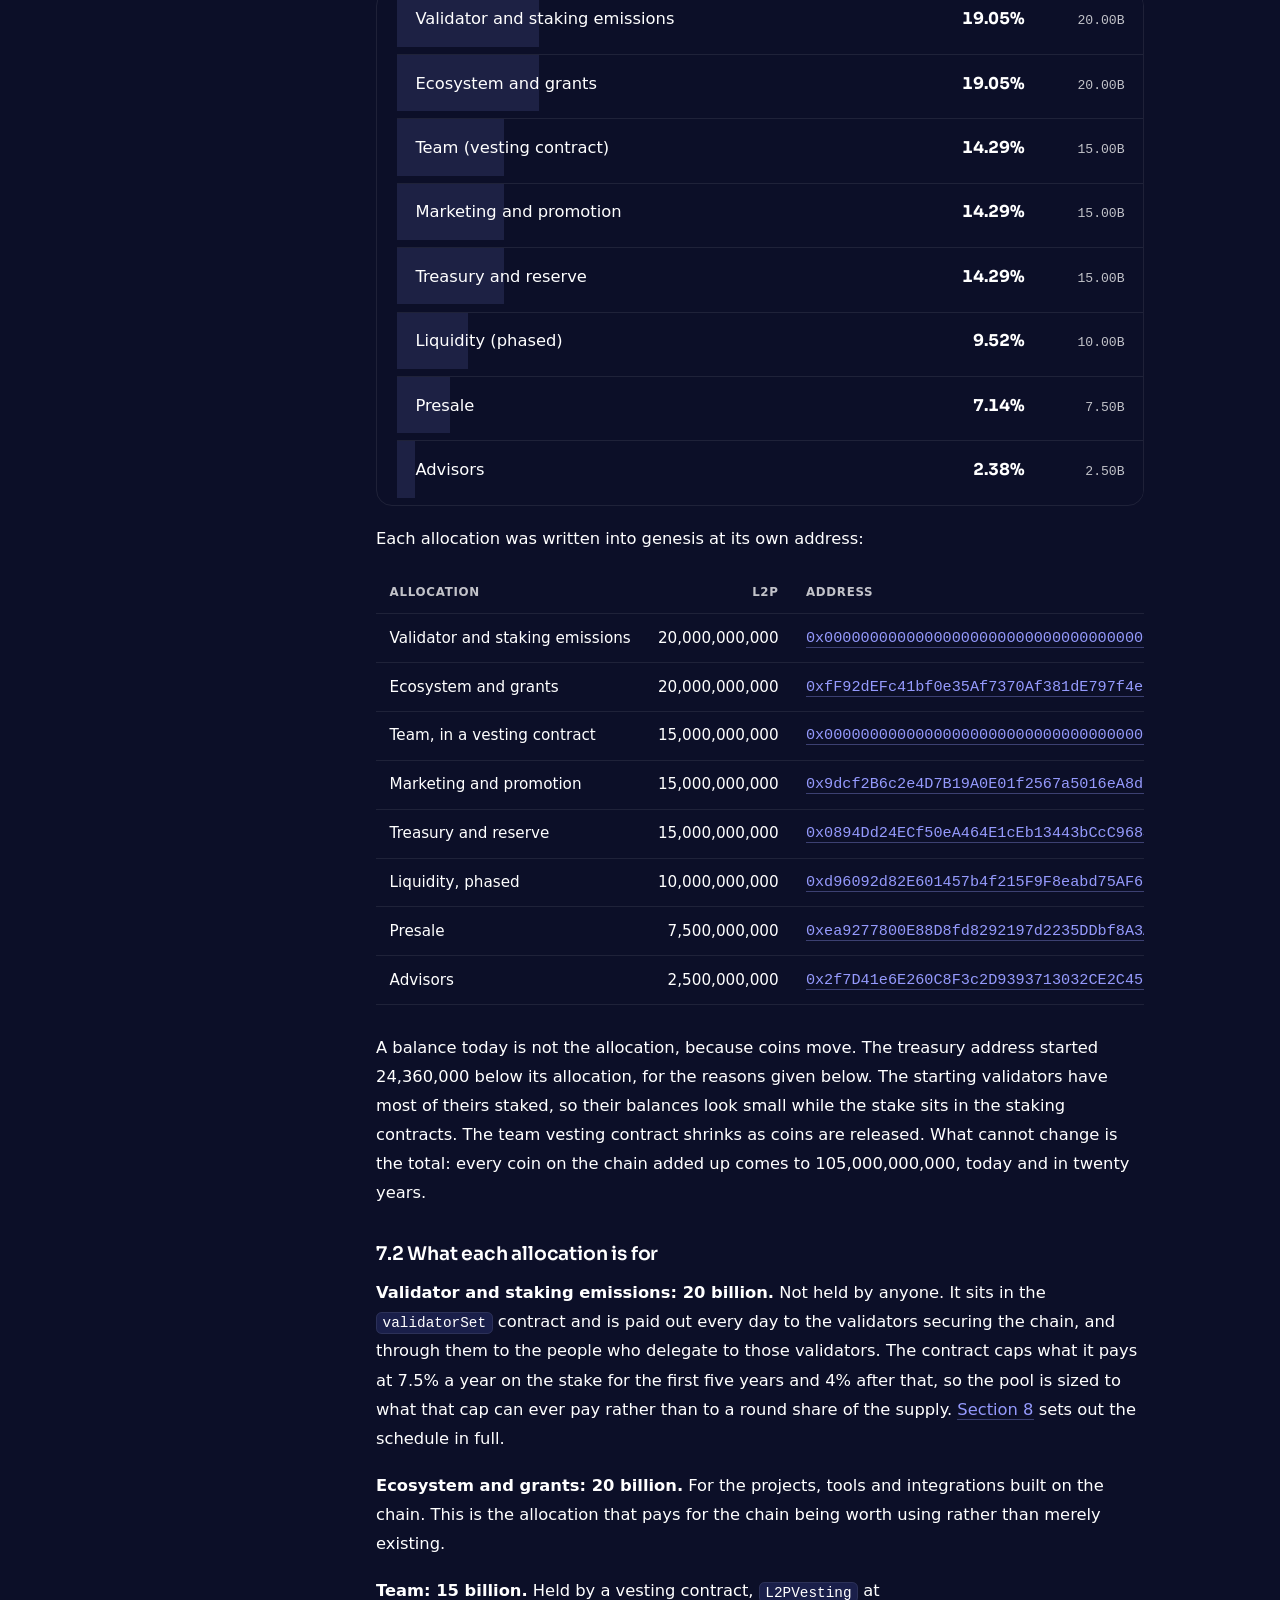
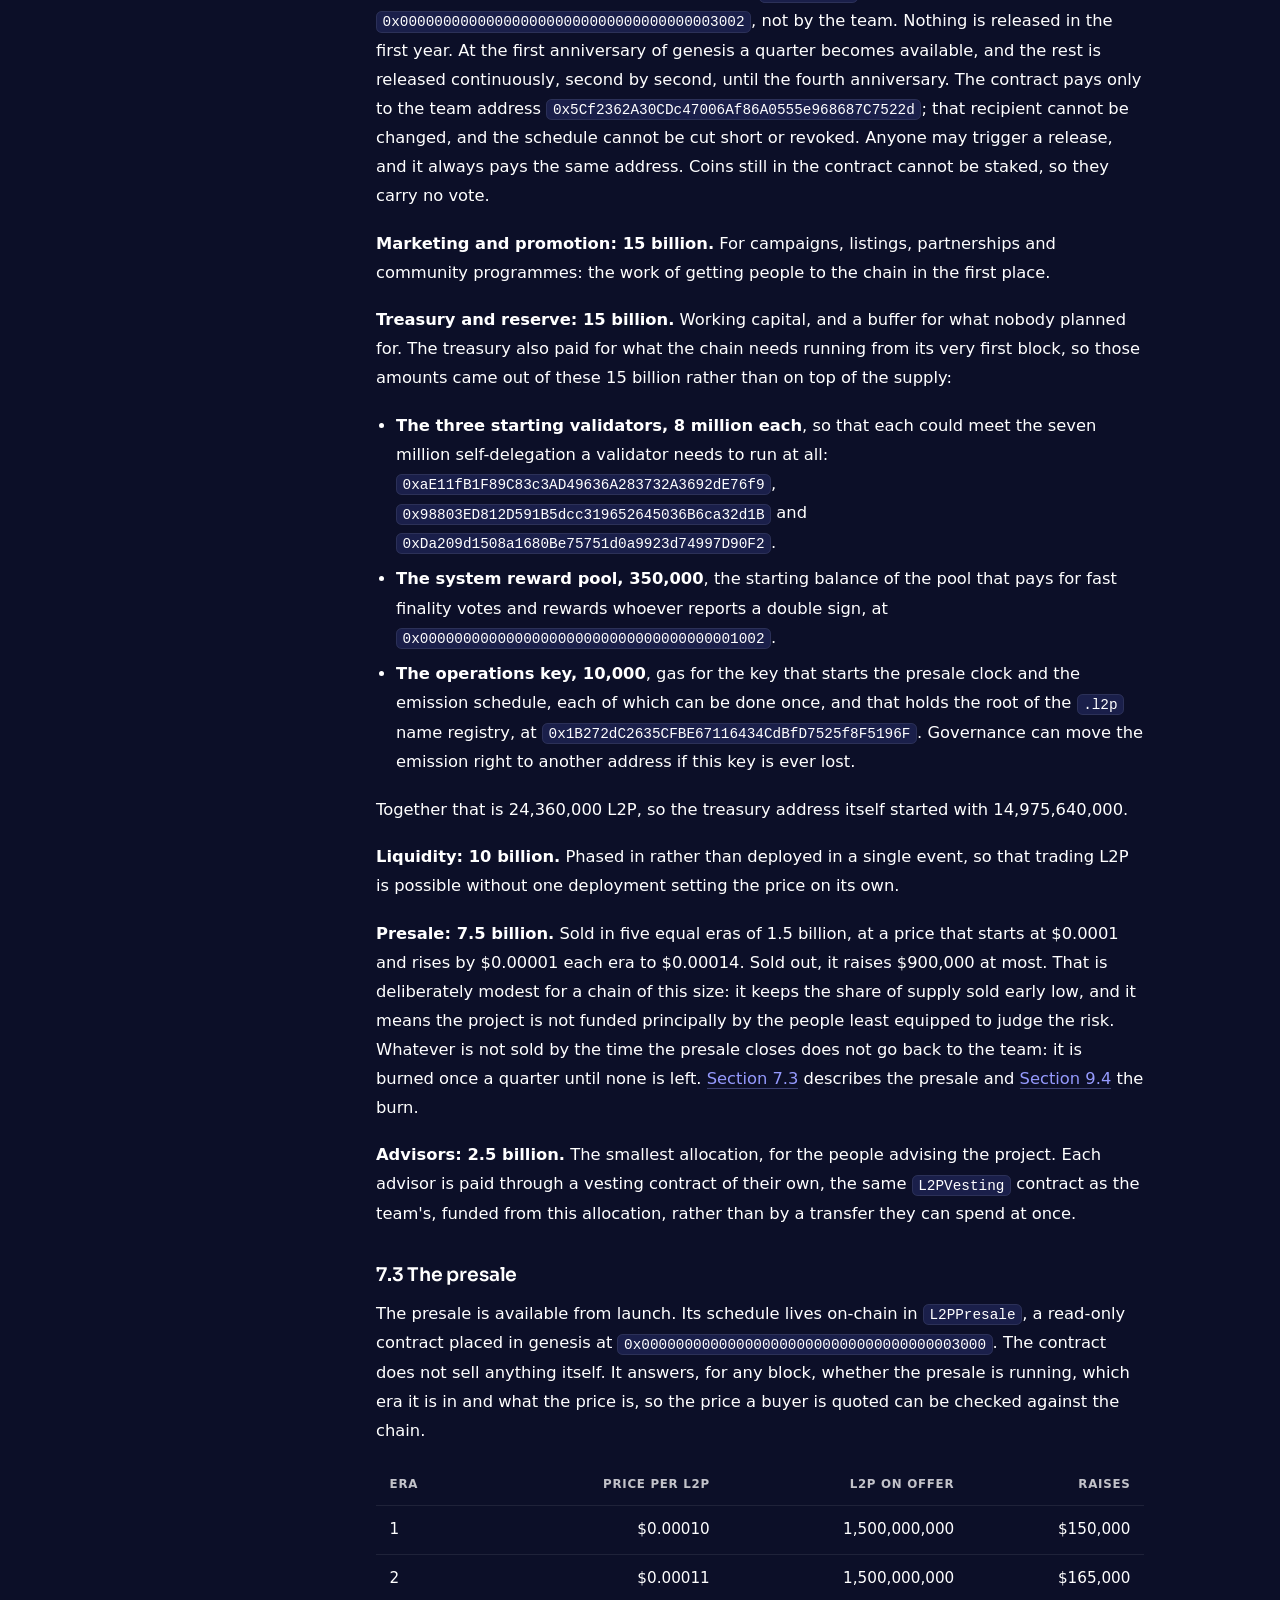
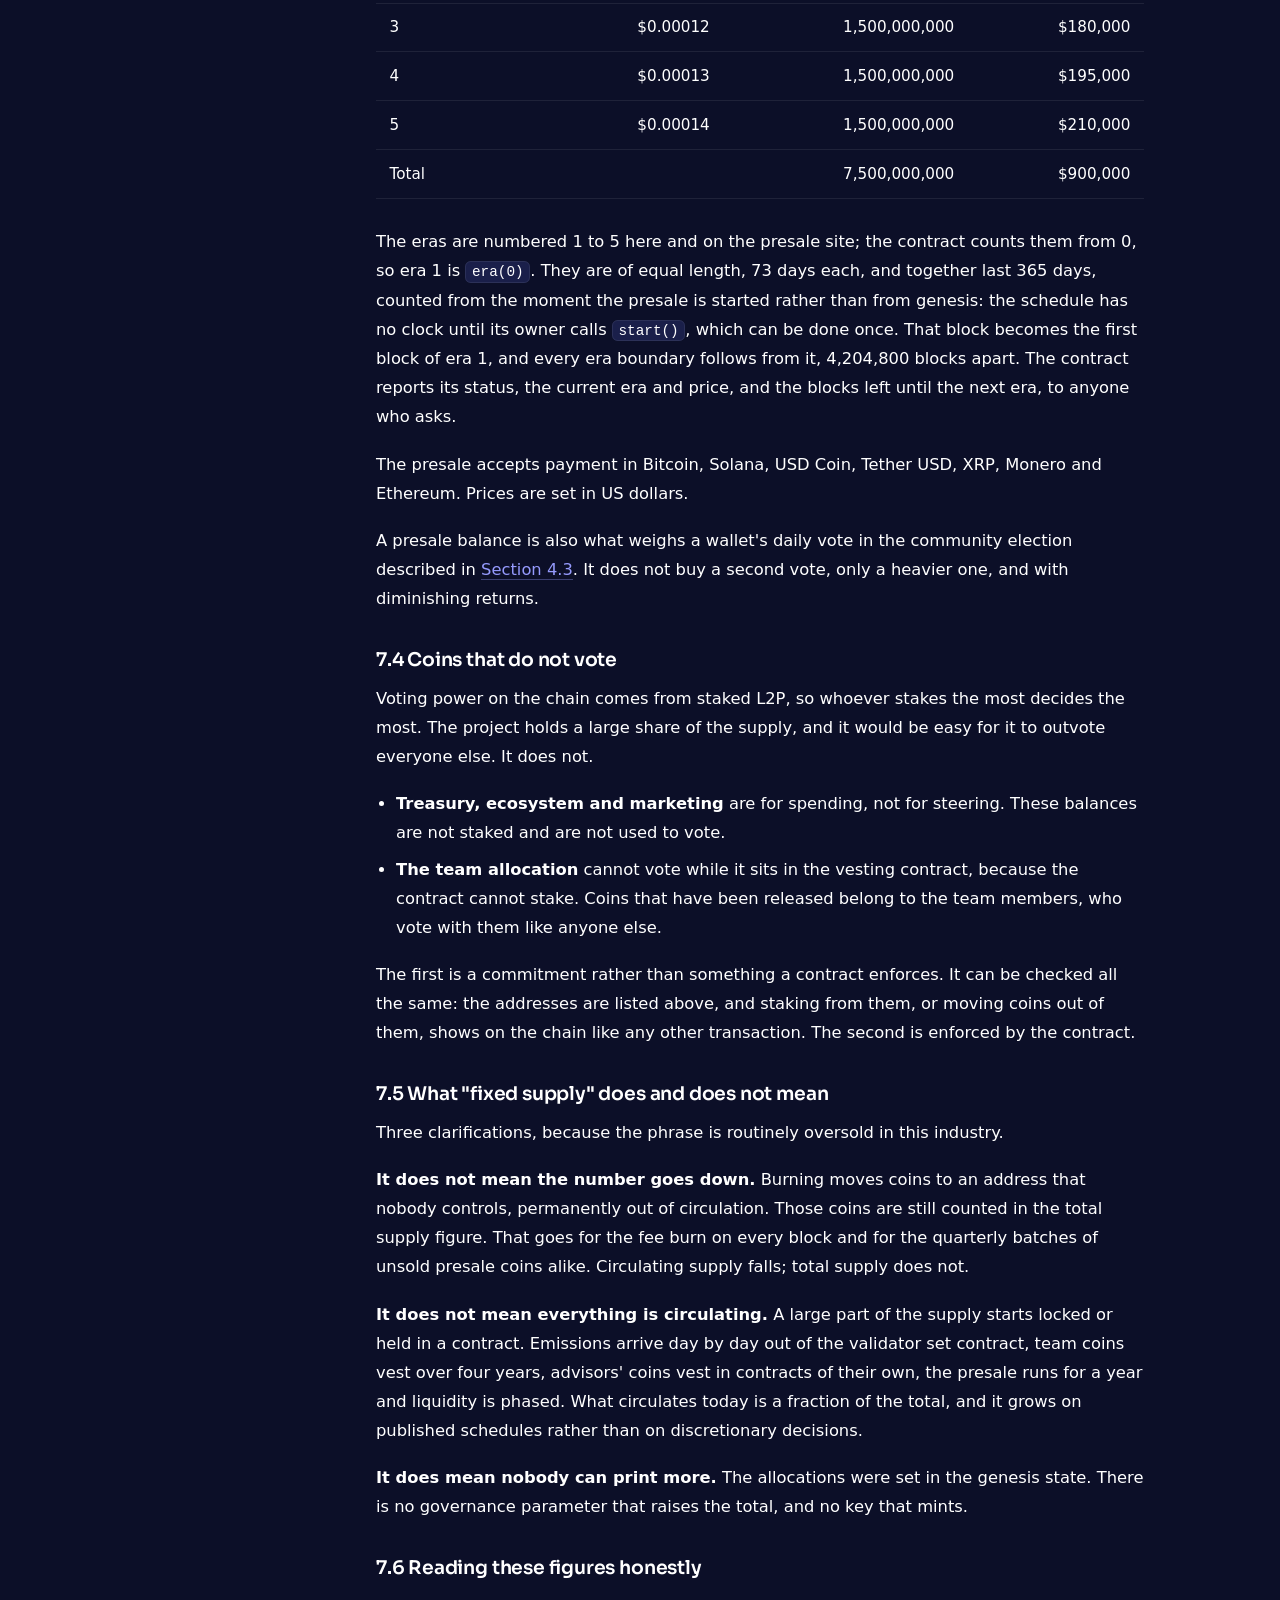
==== commit 43720f26: "Update whitepaper" ====
--- a/index.html
+++ b/index.html
@@ -11,12 +11,13 @@
     <meta property="og:title" content="L2 Protocol Whitepaper">
     <meta property="og:site_name" content="L2 Protocol">
     <meta property="og:url" content="https://whitepaper.l2protocol.com/">
-    <meta property="og:description" content="Layer 2 blockchain infrastructure as a service. Chain ID 12216, native coin L2P, a fixed supply of 166,670,000,000, a ten-year emission schedule and a fee burn on every block.">
+    <meta property="og:description" content="Layer 2 blockchain infrastructure as a service. Chain ID 12216, native coin L2P, a fixed supply of 105,000,000,000, an emission pool paid out as a capped yield on the stake, and a fee burn on every block.">
     <meta property="og:type" content="article">
     <meta property="og:image" content="https://static.l2protocol.com/images/og.png">
     <meta name="twitter:card" content="summary_large_image">
     <meta name="twitter:site" content="@L2Protocol">
-    <link rel="shortcut icon" href="/images/icon.svg" type="image/svg+xml">
+    <link rel="icon" href="/favicon.ico" sizes="16x16 32x32 48x48">
+    <link rel="icon" href="/images/icon.svg" type="image/svg+xml">
     <link rel="preload" href="/theme/fonts/sora-latin.woff2" as="font" type="font/woff2" crossorigin>
     <link rel="preload" href="/theme/fonts/anek-telugu-latin.woff2" as="font" type="font/woff2" crossorigin>
     <link rel="stylesheet" href="/theme/css/bootstrap.css">
@@ -60,7 +61,7 @@
 <main id="main-content" tabindex="-1">
     <section class="hero">
         <div class="container-fluid px-3 px-lg-4">
-            <span class="eyebrow hero-eyebrow">Whitepaper &middot; Version 1.0 (draft)</span>
+            <span class="eyebrow hero-eyebrow">Whitepaper &middot; Version 1.1 (draft)</span>
             <h1>Layer 2 blockchain infrastructure as a service</h1>
             <p class="hero-lead">
                 L2 Protocol operates layer 2 blockchains on behalf of other crypto projects. A qualifying project receives
@@ -84,11 +85,11 @@
                 </div>
                 <div class="hero-fact">
                     <span class="hero-fact-label">Total supply</span>
-                    <span class="hero-fact-value">166.67B<small>Fixed at genesis</small></span>
+                    <span class="hero-fact-value">105B<small>Fixed at genesis</small></span>
                 </div>
                 <div class="hero-fact">
                     <span class="hero-fact-label">Block time</span>
-                    <span class="hero-fact-value">1.5s<small>~21,038,400 blocks/year</small></span>
+                    <span class="hero-fact-value">1.5s<small>21,024,000 blocks/year</small></span>
                 </div>
             </div>
         </div>
@@ -140,6 +141,8 @@
                     <div class="rail-subs">
                         <a class="rail-sub" href="#allocations">Allocations</a>
                         <a class="rail-sub" href="#allocation-purpose">What each allocation is for</a>
+                        <a class="rail-sub" href="#presale">The presale</a>
+                        <a class="rail-sub" href="#coins-no-vote">Coins that do not vote</a>
                         <a class="rail-sub" href="#fixed-supply">What "fixed supply" means</a>
                         <a class="rail-sub" href="#reading-figures">Reading these figures honestly</a>
                     </div>
@@ -156,6 +159,7 @@
                         <a class="rail-sub" href="#tx-cost">What a transaction costs</a>
                         <a class="rail-sub" href="#fee-destination">Where the fee goes</a>
                         <a class="rail-sub" href="#the-burn">The burn</a>
+                        <a class="rail-sub" href="#quarterly-burn">The quarterly burn</a>
                     </div>
                     <a class="rail-link" href="#staking"><span class="rail-num">10</span><span>Staking and validators</span></a>
                     <div class="rail-subs">
@@ -244,25 +248,26 @@
                         <p>
                             The native coin of every L2 Protocol chain is <strong>L2P</strong>. It pays for gas, it is what
                             validators and delegators bond as stake, and it is what governance counts when it weighs a vote.
-                            Its total supply is fixed at genesis at <strong>166,670,000,000 L2P</strong>, divided across eight
+                            Its total supply is fixed at genesis at <strong>105,000,000,000 L2P</strong>, divided across eight
                             allocations. There is no mint function and no inflation switch.
                         </p>
                         <p>
-                            Thirty percent of that supply, 50 billion L2P, is not held by anyone. It sits in the ValidatorSet
-                            contract and is paid out block by block to the validators securing the chain over approximately
-                            ten years, on a schedule the contract enforces. In the other direction, a fixed share of every
-                            transaction fee is destroyed on every block, permanently.
+                            Just over nineteen percent of that supply, 20 billion L2P, is not held by anyone. It sits in the
+                            ValidatorSet contract and is paid out once a day to the validators securing the chain, as a yield
+                            on their stake that the contract caps at 7.5% a year for the first five years and 4% after that,
+                            until the pool is empty. In the other direction, a fixed share of every transaction fee is
+                            destroyed on every block, permanently.
                         </p>
                         <div class="stat-grid">
                             <div class="stat-tile">
                                 <span class="stat-label">Total supply</span>
-                                <span class="stat-value">166.67B</span>
+                                <span class="stat-value">105B</span>
                                 <span class="stat-note">L2P, fixed at genesis</span>
                             </div>
                             <div class="stat-tile">
                                 <span class="stat-label">Emission pool</span>
-                                <span class="stat-value">50.00B</span>
-                                <span class="stat-note">30%, held by a contract</span>
+                                <span class="stat-value">20.00B</span>
+                                <span class="stat-note">19.05%, held by a contract</span>
                             </div>
                             <div class="stat-tile">
                                 <span class="stat-label">Burn ratio</span>
@@ -271,12 +276,12 @@
                             </div>
                             <div class="stat-tile">
                                 <span class="stat-label">Emission window</span>
-                                <span class="stat-value">~10 yr</span>
-                                <span class="stat-note">Two five-year windows</span>
+                                <span class="stat-value">~12 yr</span>
+                                <span class="stat-note">At full stake; longer below it</span>
                             </div>
                         </div>
                         <p>
-                            Every economic parameter of the chain (the burn ratio, the emission rate, the slashing
+                            Every economic parameter of the chain (the burn ratio, the emission yields, the slashing
                             amounts, the staking minimums, the governance rules themselves) is a value that a proposal
                             can change, and only a proposal can change. Proposals pass a token-weighted vote, then wait in a
                             timelock, then may be executed by anyone. There is no administrative key that bypasses that path.
@@ -359,14 +364,17 @@
                             <strong>Nothing has an owner.</strong> The economic parameters are governed. The emission pool sits
                             in a contract. The burn address has no key. The governance path has a single audited entry point
                             and no administrative override. Two privileged addresses do exist: the staking protector and the
-                            governance protector, each of which can pause its own subsystem. This document names them
-                            explicitly, because a safety mechanism that is not disclosed is a backdoor.
+                            governance protector, each of which can pause its own subsystem. A third key, the operations
+                            key, can start the presale clock and the emission schedule, each exactly once, and holds the
+                            root of the <code>.l2p</code> name registry. This document names them explicitly, because a
+                            safety mechanism that is not disclosed is a backdoor.
                         </p>
                         <p>
                             <strong>Limits point one way.</strong> Where a parameter could be abused, its range is bounded in
-                            the contract so that abuse is impossible rather than merely unlikely. The clearest example is the
-                            emission rate: its genesis value of 317 L2P per block is also its ceiling. Governance can slow
-                            issuance down. It can never speed it up.
+                            the contract so that abuse is impossible rather than merely unlikely. The clearest example is
+                            emission: its genesis yields of 7.5% a year for the first five years and 4% after that are also
+                            their ceilings, and so is the 30 billion target stake the yield is paid on. Governance can slow
+                            emission down. It can never speed it up.
                         </p>
                     </section>
 
@@ -450,8 +458,9 @@
                         <h3 id="consensus">5.2 Consensus</h3>
                         <p>
                             Blocks are produced by an elected validator set on a proof-of-stake-and-authority model. A new
-                            block arrives roughly every <strong>1.5 seconds</strong>, which works out at approximately
-                            <strong>21,038,400 blocks per year</strong>. That block time is the unit in which every duration
+                            block arrives roughly every <strong>1.5 seconds</strong>, which works out at
+                            <strong>21,024,000 blocks</strong> in a year of 365 days, the year the contracts count in. That
+                            block time is the unit in which every duration
                             parameter on the chain is expressed: one day is 57,600 blocks and one week is 403,200.
                         </p>
                         <p>
@@ -516,13 +525,21 @@
                                 <tr><td><code>govToken</code></td><td class="mono">0x...2005</td><td class="wrap">govL2P, the non-transferable voting power minted against staked L2P</td></tr>
                                 <tr><td><code>timelock</code></td><td class="mono">0x...2006</td><td class="wrap">The delay between a passed proposal and its execution</td></tr>
                                 <tr><td><code>blsPrecompile</code></td><td class="mono">0x...0066</td><td class="wrap">Verifying BLS signatures</td></tr>
-                                </tbody>
-                            </table>
-                        </div>
-                        <p>
-                            Full addresses are in <a href="#appendix-b">Appendix B</a>. Two standard helpers are also in the
-                            genesis state: <code>Multicall3</code> for batching calls, and an ENS registry whose root owner is
-                            preset, supporting a <code>.l2p</code> name space.
+                                <tr><td><code>L2PPresale</code></td><td class="mono">0x...3000</td><td class="wrap">The presale schedule: its five eras and their prices, counted from the moment it is started</td></tr>
+                                <tr><td><code>WL2P</code></td><td class="mono">0x...3001</td><td class="wrap">Wrapped L2P, an ERC20 exchanged one for one with the native coin</td></tr>
+                                <tr><td><code>L2PVesting</code></td><td class="mono">0x...3002</td><td class="wrap">Holding the team allocation and releasing it on its vesting schedule</td></tr>
+                                </tbody>
+                            </table>
+                        </div>
+                        <p>
+                            Full addresses are in <a href="#appendix-b">Appendix B</a>. A number of standard helpers are also
+                            in the genesis state, at the same addresses they have on Ethereum and the other large EVM chains:
+                            <code>Multicall3</code> for batching calls, an ENS registry whose root owner is preset, supporting
+                            a <code>.l2p</code> name space, CreateX, the deterministic deployment proxy, the Safe singleton
+                            factory, the ERC-1820 registry and the ImmutableCreate2Factory. Placing them in genesis means
+                            nothing has to be bootstrapped with keyless or per-chain-signed transactions after launch, and
+                            contracts such as Permit2, the ERC-4337 EntryPoint, the Safe contracts and Seaport can be deployed
+                            to their usual addresses with ordinary transactions.
                         </p>
                         <p>
                             The reason for <code>govHub</code> deserves a note. A parameter change does not call the target
@@ -568,9 +585,10 @@
                         <span class="section-num">Section 6</span>
                         <h2>The L2P coin</h2>
                         <p>
-                            L2P is the native coin of the chain. It is not a contract balance and there is no ERC20
-                            representing it on its own chain, in the same way that ETH is not an ERC20 on Ethereum. It has
-                            <strong>18 decimals</strong>; one L2P is 10<sup>18</sup> wei.
+                            L2P is the native coin of the chain. It is not a contract balance, in the same way that ETH is
+                            not an ERC20 on Ethereum. It has <strong>18 decimals</strong>; one L2P is 10<sup>18</sup> wei.
+                            For contracts that need an ERC20, genesis includes <code>WL2P</code>, a wrapped form exchanged
+                            one for one with L2P.
                         </p>
                         <p>It has three functions, and they are not separable.</p>
                         <p>
@@ -590,103 +608,207 @@
                             sitting unstaked in a wallet carry no weight at all.
                         </p>
                         <p>
-                            Supply moves in two directions at once: new L2P is emitted per block to the validators securing the
-                            chain, and L2P is burned on every transaction. Both sides are governed parameters rather than
-                            constants, and both are described in the sections that follow.
+                            Circulating supply moves in two directions at once: L2P is paid out of the emission pool once a
+                            day to the validators securing the chain, and L2P is burned on every transaction. Both sides are
+                            governed parameters rather than constants, and both are described in the sections that follow.
                         </p>
                     </section>
 
                     <section class="doc-section" id="tokenomics">
                         <span class="section-num">Section 7</span>
                         <h2>Tokenomics</h2>
-                        <p><strong>Total supply: 166,670,000,000 L2P, fixed at genesis.</strong></p>
-                        <p>
-                            Every coin that will ever exist was assigned to one of eight allocations in the genesis state.
-                            There is no mint function anyone can call, no inflation switch and no way to create a coin that was
-                            not accounted for on day one.
+                        <p><strong>Total supply: 105,000,000,000 L2P, fixed at genesis.</strong></p>
+                        <p>
+                            Every coin that will ever exist was assigned to one of eight allocations in the genesis state, at
+                            a known address. There is no mint function anyone can call, no inflation switch and no way to
+                            create a coin that was not accounted for on day one. The two largest shares pay the validators
+                            that secure the chain and the projects that make it worth using.
                         </p>
 
                         <h3 id="allocations">7.1 Allocations</h3>
                         <ul class="alloc-list">
-                            <li class="alloc-item alloc-w-30"><span class="alloc-name">Validator and staking emissions</span><span class="alloc-share">30.0%</span><span class="alloc-amount">50.00B</span></li>
-                            <li class="alloc-item alloc-w-175"><span class="alloc-name">Future public distribution (locked)</span><span class="alloc-share">17.5%</span><span class="alloc-amount">29.17B</span></li>
-                            <li class="alloc-item alloc-w-15"><span class="alloc-name">Ecosystem and grants</span><span class="alloc-share">15.0%</span><span class="alloc-amount">25.00B</span></li>
-                            <li class="alloc-item alloc-w-15"><span class="alloc-name">Team (annual vesting)</span><span class="alloc-share">15.0%</span><span class="alloc-amount">25.00B</span></li>
-                            <li class="alloc-item alloc-w-10"><span class="alloc-name">Treasury and reserve</span><span class="alloc-share">10.0%</span><span class="alloc-amount">16.67B</span></li>
-                            <li class="alloc-item alloc-w-6"><span class="alloc-name">Liquidity (phased)</span><span class="alloc-share">6.0%</span><span class="alloc-amount">10.00B</span></li>
-                            <li class="alloc-item alloc-w-45"><span class="alloc-name">Presale round 1 (under &euro;1M)</span><span class="alloc-share">4.5%</span><span class="alloc-amount">7.50B</span></li>
-                            <li class="alloc-item alloc-w-2"><span class="alloc-name">Advisors</span><span class="alloc-share">2.0%</span><span class="alloc-amount">3.33B</span></li>
+                            <li class="alloc-item alloc-w-1905"><span class="alloc-name">Validator and staking emissions</span><span class="alloc-share">19.05%</span><span class="alloc-amount">20.00B</span></li>
+                            <li class="alloc-item alloc-w-1905"><span class="alloc-name">Ecosystem and grants</span><span class="alloc-share">19.05%</span><span class="alloc-amount">20.00B</span></li>
+                            <li class="alloc-item alloc-w-1429"><span class="alloc-name">Team (vesting contract)</span><span class="alloc-share">14.29%</span><span class="alloc-amount">15.00B</span></li>
+                            <li class="alloc-item alloc-w-1429"><span class="alloc-name">Marketing and promotion</span><span class="alloc-share">14.29%</span><span class="alloc-amount">15.00B</span></li>
+                            <li class="alloc-item alloc-w-1429"><span class="alloc-name">Treasury and reserve</span><span class="alloc-share">14.29%</span><span class="alloc-amount">15.00B</span></li>
+                            <li class="alloc-item alloc-w-952"><span class="alloc-name">Liquidity (phased)</span><span class="alloc-share">9.52%</span><span class="alloc-amount">10.00B</span></li>
+                            <li class="alloc-item alloc-w-714"><span class="alloc-name">Presale</span><span class="alloc-share">7.14%</span><span class="alloc-amount">7.50B</span></li>
+                            <li class="alloc-item alloc-w-238"><span class="alloc-name">Advisors</span><span class="alloc-share">2.38%</span><span class="alloc-amount">2.50B</span></li>
                         </ul>
+                        <p>Each allocation was written into genesis at its own address:</p>
+                        <div class="table-scroll">
+                            <table>
+                                <thead>
+                                <tr><th>Allocation</th><th class="num">L2P</th><th>Address</th></tr>
+                                </thead>
+                                <tbody>
+                                <tr><td>Validator and staking emissions</td><td class="num">20,000,000,000</td><td class="mono"><a href="https://l2pscan.com/address/0x0000000000000000000000000000000000001000">0x0000000000000000000000000000000000001000</a></td></tr>
+                                <tr><td>Ecosystem and grants</td><td class="num">20,000,000,000</td><td class="mono"><a href="https://l2pscan.com/address/0xfF92dEFc41bf0e35Af7370Af381dE797f4e89133">0xfF92dEFc41bf0e35Af7370Af381dE797f4e89133</a></td></tr>
+                                <tr><td>Team, in a vesting contract</td><td class="num">15,000,000,000</td><td class="mono"><a href="https://l2pscan.com/address/0x0000000000000000000000000000000000003002">0x0000000000000000000000000000000000003002</a></td></tr>
+                                <tr><td>Marketing and promotion</td><td class="num">15,000,000,000</td><td class="mono"><a href="https://l2pscan.com/address/0x9dcf2B6c2e4D7B19A0E01f2567a5016eA8d2b64c">0x9dcf2B6c2e4D7B19A0E01f2567a5016eA8d2b64c</a></td></tr>
+                                <tr><td>Treasury and reserve</td><td class="num">15,000,000,000</td><td class="mono"><a href="https://l2pscan.com/address/0x0894Dd24ECf50eA464E1cEb13443bCcC9684D314">0x0894Dd24ECf50eA464E1cEb13443bCcC9684D314</a></td></tr>
+                                <tr><td>Liquidity, phased</td><td class="num">10,000,000,000</td><td class="mono"><a href="https://l2pscan.com/address/0xd96092d82E601457b4f215F9F8eabd75AF63b4B6">0xd96092d82E601457b4f215F9F8eabd75AF63b4B6</a></td></tr>
+                                <tr><td>Presale</td><td class="num">7,500,000,000</td><td class="mono"><a href="https://l2pscan.com/address/0xea9277800E88D8fd8292197d2235DDbf8A3Ab1B0">0xea9277800E88D8fd8292197d2235DDbf8A3Ab1B0</a></td></tr>
+                                <tr><td>Advisors</td><td class="num">2,500,000,000</td><td class="mono"><a href="https://l2pscan.com/address/0x2f7D41e6E260C8F3c2D9393713032CE2C45Ef1cd">0x2f7D41e6E260C8F3c2D9393713032CE2C45Ef1cd</a></td></tr>
+                                </tbody>
+                            </table>
+                        </div>
+                        <p>
+                            A balance today is not the allocation, because coins move. The treasury address started
+                            24,360,000 below its allocation, for the reasons given below. The starting validators have most
+                            of theirs staked, so their balances look small while the stake sits in the staking contracts. The
+                            team vesting contract shrinks as coins are released. What cannot change is the total: every coin
+                            on the chain added up comes to 105,000,000,000, today and in twenty years.
+                        </p>
 
                         <h3 id="allocation-purpose">7.2 What each allocation is for</h3>
                         <p>
-                            <strong>Validator and staking emissions: 50 billion.</strong> The largest slice by a wide
-                            margin, and it is not held by anyone. It sits in the <code>validatorSet</code> contract and is paid
-                            out block by block to the validators securing the chain, and through them to the people who
-                            delegate to those validators. It is released over approximately ten years on a schedule the
-                            contract enforces. <a href="#emissions">Section 8</a> sets out the schedule in full.
-                        </p>
-                        <p>
-                            <strong>Future public distribution: 29.17 billion.</strong> Locked and reserved for
-                            distribution at a later date. Locked means what it says: it is not circulating and it is not being
-                            sold into the market today.
-                        </p>
-                        <p>
-                            <strong>Ecosystem and grants: 25 billion.</strong> For the projects, tools and integrations
+                            <strong>Validator and staking emissions: 20 billion.</strong> Not held by anyone. It sits in the
+                            <code>validatorSet</code> contract and is paid out every day to the validators securing the chain,
+                            and through them to the people who delegate to those validators. The contract caps what it pays at
+                            7.5% a year on the stake for the first five years and 4% after that, so the pool is sized to what
+                            that cap can ever pay rather than to a round share of the supply.
+                            <a href="#emissions">Section 8</a> sets out the schedule in full.
+                        </p>
+                        <p>
+                            <strong>Ecosystem and grants: 20 billion.</strong> For the projects, tools and integrations
                             built on the chain. This is the allocation that pays for the chain being worth using rather than
                             merely existing.
                         </p>
                         <p>
-                            <strong>Team: 25 billion.</strong> Vesting annually rather than unlocking at once, so that
-                            the people building the protocol are paid over the years during which they keep building it.
-                        </p>
-                        <p>
-                            <strong>Treasury and reserve: 16.67 billion.</strong> Working capital and a buffer for what
-                            nobody planned for.
+                            <strong>Team: 15 billion.</strong> Held by a vesting contract, <code>L2PVesting</code> at
+                            <code>0x0000000000000000000000000000000000003002</code>, not by the team. Nothing is released in
+                            the first year. At the first anniversary of genesis a quarter becomes available, and the rest is
+                            released continuously, second by second, until the fourth anniversary. The contract pays only to
+                            the team address <code>0x5Cf2362A30CDc47006Af86A0555e968687C7522d</code>; that recipient cannot
+                            be changed, and the schedule cannot be cut short or revoked. Anyone may trigger a release, and it
+                            always pays the same address. Coins still in the contract cannot be staked, so they carry no vote.
+                        </p>
+                        <p>
+                            <strong>Marketing and promotion: 15 billion.</strong> For campaigns, listings, partnerships and
+                            community programmes: the work of getting people to the chain in the first place.
+                        </p>
+                        <p>
+                            <strong>Treasury and reserve: 15 billion.</strong> Working capital, and a buffer for what nobody
+                            planned for. The treasury also paid for what the chain needs running from its very first block, so
+                            those amounts came out of these 15 billion rather than on top of the supply:
+                        </p>
+                        <ul>
+                            <li><strong>The three starting validators, 8 million each</strong>, so that each could meet the seven million self-delegation a validator needs to run at all: <code>0xaE11fB1F89C83c3AD49636A283732A3692dE76f9</code>, <code>0x98803ED812D591B5dcc319652645036B6ca32d1B</code> and <code>0xDa209d1508a1680Be75751d0a9923d74997D90F2</code>.</li>
+                            <li><strong>The system reward pool, 350,000</strong>, the starting balance of the pool that pays for fast finality votes and rewards whoever reports a double sign, at <code>0x0000000000000000000000000000000000001002</code>.</li>
+                            <li><strong>The operations key, 10,000</strong>, gas for the key that starts the presale clock and the emission schedule, each of which can be done once, and that holds the root of the <code>.l2p</code> name registry, at <code>0x1B272dC2635CFBE67116434CdBfD7525f8F5196F</code>. Governance can move the emission right to another address if this key is ever lost.</li>
+                        </ul>
+                        <p>
+                            Together that is 24,360,000 L2P, so the treasury address itself started with 14,975,640,000.
                         </p>
                         <p>
                             <strong>Liquidity: 10 billion.</strong> Phased in rather than deployed in a single event, so
                             that trading L2P is possible without one deployment setting the price on its own.
                         </p>
                         <p>
-                            <strong>Presale round 1: 7.5 billion.</strong> A first round, deliberately small at under
-                            one million euro. Keeping an early raise modest relative to the size of the chain keeps the share
-                            of supply sold early low, and means the project is not funded principally by the people least
-                            equipped to judge the risk. <a href="#regulatory">Section 15</a> covers the regulatory framing of
-                            that threshold.
-                        </p>
-                        <p>
-                            <strong>Advisors: 3.33 billion.</strong> The smallest allocation, for the people advising
-                            the project.
-                        </p>
-
-                        <h3 id="fixed-supply">7.3 What "fixed supply" does and does not mean</h3>
+                            <strong>Presale: 7.5 billion.</strong> Sold in five equal eras of 1.5 billion, at a price that
+                            starts at $0.0001 and rises by $0.00001 each era to $0.00014. Sold out, it raises $900,000 at most.
+                            That is deliberately modest for a chain of this size: it keeps the share of supply sold early low,
+                            and it means the project is not funded principally by the people least equipped to judge the risk.
+                            Whatever is not sold by the time the presale closes does not go back to the team: it is burned
+                            once a quarter until none is left. <a href="#presale">Section 7.3</a> describes the presale and
+                            <a href="#quarterly-burn">Section 9.4</a> the burn.
+                        </p>
+                        <p>
+                            <strong>Advisors: 2.5 billion.</strong> The smallest allocation, for the people advising the
+                            project. Each advisor is paid through a vesting contract of their own, the same
+                            <code>L2PVesting</code> contract as the team's, funded from this allocation, rather than by a
+                            transfer they can spend at once.
+                        </p>
+
+                        <h3 id="presale">7.3 The presale</h3>
+                        <p>
+                            The presale is available from launch. Its schedule lives on-chain in <code>L2PPresale</code>, a
+                            read-only contract placed in genesis at <code>0x0000000000000000000000000000000000003000</code>.
+                            The contract does not sell anything itself. It answers, for any block, whether the presale is
+                            running, which era it is in and what the price is, so the price a buyer is quoted can be checked
+                            against the chain.
+                        </p>
+                        <div class="table-scroll">
+                            <table class="tabular">
+                                <thead>
+                                <tr><th>Era</th><th class="num">Price per L2P</th><th class="num">L2P on offer</th><th class="num">Raises</th></tr>
+                                </thead>
+                                <tbody>
+                                <tr><td>1</td><td class="num">$0.00010</td><td class="num">1,500,000,000</td><td class="num">$150,000</td></tr>
+                                <tr><td>2</td><td class="num">$0.00011</td><td class="num">1,500,000,000</td><td class="num">$165,000</td></tr>
+                                <tr><td>3</td><td class="num">$0.00012</td><td class="num">1,500,000,000</td><td class="num">$180,000</td></tr>
+                                <tr><td>4</td><td class="num">$0.00013</td><td class="num">1,500,000,000</td><td class="num">$195,000</td></tr>
+                                <tr><td>5</td><td class="num">$0.00014</td><td class="num">1,500,000,000</td><td class="num">$210,000</td></tr>
+                                <tr><td>Total</td><td class="num"></td><td class="num">7,500,000,000</td><td class="num">$900,000</td></tr>
+                                </tbody>
+                            </table>
+                        </div>
+                        <p>
+                            The eras are numbered 1 to 5 here and on the presale site; the contract counts them from 0, so
+                            era 1 is <code>era(0)</code>. They are of equal length, 73 days each, and together last 365
+                            days, counted from the moment the presale is started rather than from genesis: the schedule has
+                            no clock until its owner calls <code>start()</code>, which can be done once. That block becomes
+                            the first block of era 1, and every era boundary follows from it, 4,204,800 blocks apart. The contract reports its status, the current era and price, and the blocks left until the
+                            next era, to anyone who asks.
+                        </p>
+                        <p>
+                            The presale accepts payment in Bitcoin, Solana, USD Coin, Tether USD, XRP, Monero and Ethereum.
+                            Prices are set in US dollars.
+                        </p>
+                        <p>
+                            A presale balance is also what weighs a wallet's daily vote in the community election described in
+                            <a href="#community-vote">Section 4.3</a>. It does not buy a second vote, only a heavier one, and
+                            with diminishing returns.
+                        </p>
+
+                        <h3 id="coins-no-vote">7.4 Coins that do not vote</h3>
+                        <p>
+                            Voting power on the chain comes from staked L2P, so whoever stakes the most decides the most. The
+                            project holds a large share of the supply, and it would be easy for it to outvote everyone else.
+                            It does not.
+                        </p>
+                        <ul>
+                            <li><strong>Treasury, ecosystem and marketing</strong> are for spending, not for steering. These balances are not staked and are not used to vote.</li>
+                            <li><strong>The team allocation</strong> cannot vote while it sits in the vesting contract, because the contract cannot stake. Coins that have been released belong to the team members, who vote with them like anyone else.</li>
+                        </ul>
+                        <p>
+                            The first is a commitment rather than something a contract enforces. It can be checked all the
+                            same: the addresses are listed above, and staking from them, or moving coins out of them, shows on
+                            the chain like any other transaction. The second is enforced by the contract.
+                        </p>
+
+                        <h3 id="fixed-supply">7.5 What "fixed supply" does and does not mean</h3>
                         <p>Three clarifications, because the phrase is routinely oversold in this industry.</p>
                         <p>
-                            <strong>It does not mean the number goes down.</strong> The fee burn moves coins to an address that
+                            <strong>It does not mean the number goes down.</strong> Burning moves coins to an address that
                             nobody controls, permanently out of circulation. Those coins are still counted in the total supply
-                            figure. Circulating supply falls; total supply does not.
-                        </p>
-                        <p>
-                            <strong>It does not mean everything is circulating.</strong> Most of the supply starts locked,
-                            vesting or held in a contract. Emissions arrive over ten years, team coins vest annually, the
-                            future public distribution is locked and liquidity is phased. What circulates today is a fraction
-                            of the total, and it grows on published schedules rather than on discretionary decisions.
+                            figure. That goes for the fee burn on every block and for the quarterly batches of unsold presale
+                            coins alike. Circulating supply falls; total supply does not.
+                        </p>
+                        <p>
+                            <strong>It does not mean everything is circulating.</strong> A large part of the supply starts
+                            locked or held in a contract. Emissions arrive day by day out of the validator set contract, team
+                            coins vest over four years, advisors' coins vest in contracts of their own, the presale runs for a
+                            year and liquidity is phased. What circulates today is a fraction of the total, and it grows on
+                            published schedules rather than on discretionary decisions.
                         </p>
                         <p>
                             <strong>It does mean nobody can print more.</strong> The allocations were set in the genesis state.
                             There is no governance parameter that raises the total, and no key that mints.
                         </p>
 
-                        <h3 id="reading-figures">7.4 Reading these figures honestly</h3>
+                        <h3 id="reading-figures">7.6 Reading these figures honestly</h3>
                         <p>
                             A percentage of a supply says nothing about a price. It says how the coins are divided and roughly
                             when they arrive, which is what a reader needs in order to reason about the rest independently.
                         </p>
                         <p>
-                            The two figures worth watching over time are the emissions, which follow a public schedule that can
-                            be checked block by block, and the burn, which runs against them and is driven by how much the
-                            chain is actually used. Both are visible on-chain, and neither depends on anyone keeping a promise.
+                            The two figures worth watching over time are the emissions, which follow a public rule that can be
+                            checked day by day, and the burn, which runs against them: the fee burn, driven by how much the
+                            chain is actually used, and the quarterly batches of unsold presale coins. Both are visible
+                            on-chain, and neither depends on anyone keeping a promise.
                         </p>
                     </section>
 
@@ -694,93 +816,176 @@
                         <span class="section-num">Section 8</span>
                         <h2>The emission schedule</h2>
                         <p>
-                            The 50 billion L2P emission pool is paid out per block on a schedule the <code>validatorSet</code>
-                            contract enforces.
+                            Just over nineteen percent of the supply, 20 billion L2P, pays the validators that secure the
+                            chain. It is not held by a team wallet or released by a decision: it sits in the
+                            <code>validatorSet</code> contract and is paid out every day, by a rule the contract enforces.
                         </p>
 
                         <h3 id="emission-shape">8.1 The shape of it</h3>
                         <p>
-                            <strong>Year one pays nothing.</strong> Emission starts at block <strong>21,038,400</strong> rather
-                            than at block zero, because the presale runs through the first chain year. Blocks before the start
-                            block emit nothing at all, which is why year one is empty rather than partially paid.
-                        </p>
-                        <p>
-                            <strong>Then 317 L2P per block for five years.</strong> Approximately 6.67 billion per year.
-                        </p>
-                        <p>
-                            <strong>Then the rate halves to 158 L2P per block for another five years.</strong> Approximately
-                            3.32 billion per year.
-                        </p>
-                        <p>
-                            <strong>Then it stops.</strong> After the second halving window the contract emits nothing further,
-                            because the pool is empty.
-                        </p>
-
-                        <h3 id="emission-year-by-year">8.2 Year by year</h3>
+                            Emission does not pay a fixed amount per block. It pays a yield on the stake, with a ceiling on
+                            both the yield and the stake it is paid on.
+                        </p>
+                        <p>
+                            <strong>7.5% a year for the first five years, then 4% a year.</strong> That is the gross yield:
+                            what the validators receive before their commission, on the stake behind them.
+                        </p>
+                        <p>
+                            <strong>Paid on at most 30 billion of stake.</strong> That is the target stake, the amount of
+                            stake the chain considers enough to secure it. Up to that amount every staked L2P earns the full
+                            yield. Above it the total paid stays the same, so it is shared over more stake and the yield per
+                            coin goes down.
+                        </p>
+                        <p>
+                            Once a day, at the breathe block, the first block after midnight UTC, the contract works out what
+                            is owed since the previous day:
+                        </p>
+<pre><code>emission = yield × min(total stake, 30 billion) × time elapsed / 365 days</code></pre>
+                        <p>
+                            and pays it to the validators in the active set, in proportion to their stake. Jailed validators
+                            and validators in maintenance get nothing, and neither does stake behind a validator that is not
+                            elected.
+                        </p>
+                        <p>
+                            Stake earns for a day only if it was there for the whole day. Each validator is paid on the smaller
+                            of its stake at the previous breathe block and its stake now, so coins delegated just before
+                            midnight start earning from that midnight, and coins that leave during the day are not paid for it.
+                            Moving a large amount in shortly before the payout and out again afterwards earns nothing.
+                        </p>
                         <div class="table-scroll">
                             <table class="tabular">
                                 <thead>
-                                <tr><th>Year</th><th>Blocks</th><th class="num">Rate</th><th class="num">Emission</th><th class="num">Cumulative</th><th class="num">Pool left</th><th class="num">Paid</th></tr>
+                                <tr><th>Total staked</th><th class="num">Yield, years 1 to 5</th><th class="num">Yield, from year 6</th><th class="num">Paid per year, years 1 to 5</th></tr>
                                 </thead>
                                 <tbody>
-                                <tr><td>Y1</td><td class="mono">0 - 21,038,400</td><td class="num">0</td><td class="num">0.00B</td><td class="num">0.00B</td><td class="num">50.00B</td><td class="num">0.0%</td></tr>
-                                <tr><td>Y2</td><td class="mono">21,038,400 - 42,076,800</td><td class="num">317</td><td class="num">6.67B</td><td class="num">6.67B</td><td class="num">43.33B</td><td class="num">13.3%</td></tr>
-                                <tr><td>Y3</td><td class="mono">42,076,800 - 63,115,200</td><td class="num">317</td><td class="num">6.67B</td><td class="num">13.34B</td><td class="num">36.66B</td><td class="num">26.7%</td></tr>
-                                <tr><td>Y4</td><td class="mono">63,115,200 - 84,153,600</td><td class="num">317</td><td class="num">6.67B</td><td class="num">20.01B</td><td class="num">29.99B</td><td class="num">40.0%</td></tr>
-                                <tr><td>Y5</td><td class="mono">84,153,600 - 105,192,000</td><td class="num">317</td><td class="num">6.67B</td><td class="num">26.68B</td><td class="num">23.32B</td><td class="num">53.4%</td></tr>
-                                <tr><td>Y6</td><td class="mono">105,192,000 - 126,230,400</td><td class="num">317</td><td class="num">6.67B</td><td class="num">33.35B</td><td class="num">16.65B</td><td class="num">66.7%</td></tr>
-                                <tr><td>Y7</td><td class="mono">126,230,400 - 147,268,800</td><td class="num">158</td><td class="num">3.32B</td><td class="num">36.67B</td><td class="num">13.33B</td><td class="num">73.3%</td></tr>
-                                <tr><td>Y8</td><td class="mono">147,268,800 - 168,307,200</td><td class="num">158</td><td class="num">3.32B</td><td class="num">39.99B</td><td class="num">10.01B</td><td class="num">80.0%</td></tr>
-                                <tr><td>Y9</td><td class="mono">168,307,200 - 189,345,600</td><td class="num">158</td><td class="num">3.32B</td><td class="num">43.32B</td><td class="num">6.68B</td><td class="num">86.6%</td></tr>
-                                <tr><td>Y10</td><td class="mono">189,345,600 - 210,384,000</td><td class="num">158</td><td class="num">3.32B</td><td class="num">46.64B</td><td class="num">3.36B</td><td class="num">93.3%</td></tr>
-                                <tr><td>Y11</td><td class="mono">210,384,000 - 231,422,400</td><td class="num">158</td><td class="num">3.32B</td><td class="num">49.97B</td><td class="num">0.03B</td><td class="num">99.9%</td></tr>
-                                </tbody>
-                            </table>
-                        </div>
-                        <p>
-                            The halving lands at block <strong>126,230,400</strong>, which is 105,192,000 blocks after emission
-                            began. The second window ends at block <strong>231,422,400</strong>, by which point the pool is all
-                            but empty.
+                                <tr><td>10 billion</td><td class="num">7.5%</td><td class="num">4.0%</td><td class="num">0.75B</td></tr>
+                                <tr><td>20 billion</td><td class="num">7.5%</td><td class="num">4.0%</td><td class="num">1.50B</td></tr>
+                                <tr><td>30 billion</td><td class="num">7.5%</td><td class="num">4.0%</td><td class="num">2.25B</td></tr>
+                                <tr><td>45 billion</td><td class="num">5.0%</td><td class="num">2.7%</td><td class="num">2.25B</td></tr>
+                                <tr><td>60 billion</td><td class="num">3.75%</td><td class="num">2.0%</td><td class="num">2.25B</td></tr>
+                                </tbody>
+                            </table>
+                        </div>
+                        <p>
+                            That is the yield from emission alone, before the validator's commission. A share of transaction
+                            fees comes on top of it.
+                        </p>
+                        <p>
+                            The reason for this shape is that a fixed reward per block pays the same amount whether little or
+                            much is staked. With little stake that means an absurd yield for the few who are in, and with a lot
+                            of stake it means paying for more security than the chain needs. Neither is a good use of coins that
+                            belong to everyone. Tying emission to the stake fixes the first problem: the yield can never be
+                            higher than 7.5%, however little is staked. The target fixes the second: above 30 billion, more
+                            stake does not cost the pool anything more, and the falling yield nudges the stake back towards the
+                            target.
+                        </p>
+                        <p>
+                            <strong>It does not start at genesis.</strong> The emission starter, an address set at genesis,
+                            starts it once by calling <code>startEmission()</code> on the validator set contract. The schedule
+                            then begins at the next midnight UTC, and the five-year phases count from that moment. They are
+                            measured in time, not in blocks, so five years stay five years even if the block interval ever
+                            changes. Nothing is paid before that moment, and nothing is paid for it afterwards: the pool does
+                            not catch up on days before the start.
+                        </p>
+
+                        <h3 id="emission-year-by-year">8.2 Year by year, at the most</h3>
+                        <p>
+                            The table shows the most the pool can pay, which is what happens when at least 30 billion is staked
+                            the whole time. With less stake, less is paid and the pool lasts longer. Years count from the start
+                            of emission, not from genesis.
+                        </p>
+                        <div class="table-scroll">
+                            <table class="tabular">
+                                <thead>
+                                <tr><th>Year</th><th class="num">Yield</th><th class="num">Most paid</th><th class="num">Most paid in total</th><th class="num">Pool left at least</th><th class="num">Paid</th></tr>
+                                </thead>
+                                <tbody>
+                                <tr><td>Y1</td><td class="num">7.5%</td><td class="num">2.25B</td><td class="num">2.25B</td><td class="num">17.75B</td><td class="num">11.3%</td></tr>
+                                <tr><td>Y2</td><td class="num">7.5%</td><td class="num">2.25B</td><td class="num">4.50B</td><td class="num">15.50B</td><td class="num">22.5%</td></tr>
+                                <tr><td>Y3</td><td class="num">7.5%</td><td class="num">2.25B</td><td class="num">6.75B</td><td class="num">13.25B</td><td class="num">33.8%</td></tr>
+                                <tr><td>Y4</td><td class="num">7.5%</td><td class="num">2.25B</td><td class="num">9.00B</td><td class="num">11.00B</td><td class="num">45.0%</td></tr>
+                                <tr><td>Y5</td><td class="num">7.5%</td><td class="num">2.25B</td><td class="num">11.25B</td><td class="num">8.75B</td><td class="num">56.3%</td></tr>
+                                <tr><td>Y6</td><td class="num">4%</td><td class="num">1.20B</td><td class="num">12.45B</td><td class="num">7.55B</td><td class="num">62.3%</td></tr>
+                                <tr><td>Y7</td><td class="num">4%</td><td class="num">1.20B</td><td class="num">13.65B</td><td class="num">6.35B</td><td class="num">68.3%</td></tr>
+                                <tr><td>Y8</td><td class="num">4%</td><td class="num">1.20B</td><td class="num">14.85B</td><td class="num">5.15B</td><td class="num">74.3%</td></tr>
+                                <tr><td>Y9</td><td class="num">4%</td><td class="num">1.20B</td><td class="num">16.05B</td><td class="num">3.95B</td><td class="num">80.3%</td></tr>
+                                <tr><td>Y10</td><td class="num">4%</td><td class="num">1.20B</td><td class="num">17.25B</td><td class="num">2.75B</td><td class="num">86.3%</td></tr>
+                                <tr><td>Y11</td><td class="num">4%</td><td class="num">1.20B</td><td class="num">18.45B</td><td class="num">1.55B</td><td class="num">92.3%</td></tr>
+                                <tr><td>Y12</td><td class="num">4%</td><td class="num">1.20B</td><td class="num">19.65B</td><td class="num">0.35B</td><td class="num">98.3%</td></tr>
+                                <tr><td>Y13</td><td class="num">4%</td><td class="num">0.35B</td><td class="num">20.00B</td><td class="num">0</td><td class="num">100%</td></tr>
+                                </tbody>
+                            </table>
+                        </div>
+                        <p>
+                            At most 2.25 billion a year for five years and 1.2 billion a year after that: 17.25 billion in ten
+                            years. After year ten the yield stays at 4% until the pool is empty, which at full stake is a
+                            little over twelve years after emission started. If less than the target is staked, it is longer.
                         </p>
 
                         <h3 id="emission-contract">8.3 How the contract does it</h3>
-                        <p>Four values drive the entire table, and all four are readable on-chain.</p>
+                        <p>Four values and two constants drive the entire table, and all of them are readable on-chain.</p>
                         <div class="table-scroll">
                             <table>
                                 <thead>
                                 <tr><th>Parameter</th><th>Value at genesis</th><th class="wrap">What it does</th></tr>
                                 </thead>
                                 <tbody>
-                                <tr><td><code>emissionRatePerBlock</code></td><td>317 L2P</td><td class="wrap">Created per block in the first window</td></tr>
-                                <tr><td><code>emissionHalvingPeriod</code></td><td>105,192,000 blocks</td><td class="wrap">Length of a window, about five years</td></tr>
-                                <tr><td><code>emissionMaxHalvings</code></td><td>2</td><td class="wrap">Windows paid before emission stops</td></tr>
-                                <tr><td>Emission pool</td><td>50,000,000,000 L2P</td><td class="wrap">The total the contract can ever pay out</td></tr>
-                                </tbody>
-                            </table>
-                        </div>
-                        <p>
-                            Each block, the contract determines which window it is in, halves the rate once per completed
-                            window, and pays the resulting amount to the active validators in proportion to their voting power.
-                            Jailed validators receive nothing. Once the pool is empty, or once the window counter passes the
-                            maximum, payments stop regardless of anything else.
+                                <tr><td><code>emissionAprPhaseOne</code></td><td>750 (7.5%)</td><td class="wrap">Yearly yield on the stake for the first five years, over a base of 10,000</td></tr>
+                                <tr><td><code>emissionAprPhaseTwo</code></td><td>400 (4%)</td><td class="wrap">Yearly yield on the stake from year six until the pool is empty</td></tr>
+                                <tr><td><code>emissionTargetStake</code></td><td>30,000,000,000 L2P</td><td class="wrap">The most stake the yield is paid on</td></tr>
+                                <tr><td><code>emissionStarter</code></td><td>Set at genesis</td><td class="wrap">The address that may start emission, once</td></tr>
+                                <tr><td>Phase length</td><td>5 years</td><td class="wrap">Fixed in the contract, five years of 365 days</td></tr>
+                                <tr><td>Emission pool</td><td>20,000,000,000 L2P</td><td class="wrap">The total the contract can ever pay out</td></tr>
+                                </tbody>
+                            </table>
+                        </div>
+                        <p>
+                            At each breathe block the contract reads the stake of every validator in the set from that
+                            validator's staking pool, and whether the stake hub has jailed it. It compares that stake with the
+                            snapshot it took at the previous breathe block, pays on the smaller of the two, and shares the day's
+                            emission in proportion. Jailed validators, validators in maintenance and validators the stake hub
+                            does not know get nothing and add nothing to the total. A day without any stake is not paid out
+                            later. Validators that join the set get their first snapshot in the breathe block that elects them
+                            and earn from then on.
+                        </p>
+                        <p>
+                            The emission is paid into the validators' staking pools, so a delegator's share grows without anyone
+                            claiming anything, and what is paid counts as stake from that moment: the yield compounds. Once the
+                            pool is empty, payments stop regardless of anything else.
+                        </p>
+                        <p>
+                            <code>startEmission()</code> does not start anything in the block it is called in. It records the
+                            next midnight UTC as <code>emissionStartTime</code>, and the first breathe block at or after that
+                            moment starts the schedule; that block pays nothing itself, and the day that follows it is the first
+                            one paid out. The call works once. <code>emissionStartTime()</code>,
+                            <code>emissionPoolRemaining()</code> and <code>totalEmitted()</code> on the validator set report
+                            when the schedule started, what is left and what has been paid.
                         </p>
 
                         <h3 id="emission-governance">8.4 What governance can and cannot do to it</h3>
                         <p>
-                            The rate, the halving period and the number of halvings are governance parameters, so a proposal
-                            that passes and clears the timelock can adjust them within limits the contract enforces:
+                            The two yields and the target stake are governance parameters, so a proposal that passes and clears
+                            the timelock can change them, but never above where they started. The genesis values are the
+                            ceilings:
                         </p>
                         <ul>
-                            <li>the rate may be set anywhere from <strong>1 to 317</strong> L2P per block;</li>
-                            <li>the halving period may not be shorter than <strong>1,000,000 blocks</strong>;</li>
-                            <li>the number of halvings must stay between <strong>1 and 20</strong>.</li>
+                            <li><code>emissionAprPhaseOne</code> may be set anywhere from <strong>1 to 750</strong>, so from 0.01% to 7.5%;</li>
+                            <li><code>emissionAprPhaseTwo</code> anywhere from <strong>1 to 400</strong>, so from 0.01% to 4%;</li>
+                            <li><code>emissionTargetStake</code> anywhere from <strong>1 L2P to 30 billion</strong>.</li>
                         </ul>
                         <p>
-                            The first limit is the important one. 317 is the genesis rate and also the ceiling. Governance can
-                            slow issuance down and can never speed it up.
-                        </p>
-                        <p>
-                            What cannot be changed at all is the pool. The 50 billion is what the contract holds, and no
+                            A value that was lowered can be raised again later, but never past its ceiling. That is what makes
+                            the table above a promise rather than a forecast. Governance can make emission slower; it can never
+                            make it pay more than the table says. The phase length is fixed in the contract and is not a
+                            parameter.
+                        </p>
+                        <p>
+                            Governance can also move the right to start emission to another address with the
+                            <code>emissionStarter</code> parameter, which is the recovery path if the key is ever lost, since
+                            genesis cannot be redone. The start itself can still happen only once.
+                        </p>
+                        <p>
+                            What cannot be changed at all is the pool. The 20 billion is what the contract holds, and no
                             parameter can make it pay out more than it has. Governance controls the pace; it does not control
                             the total.
                         </p>
@@ -788,7 +993,7 @@
                         <h3 id="after-emissions">8.5 After emissions end</h3>
                         <p>
                             Validators continue to earn from transaction fees, which is the other half of validator income and
-                            the half that does not run out. What ends is the creation of new coins. From that point the only
+                            the half that does not run out. What ends is the payout from the pool. From that point the only
                             mechanism changing the circulating supply is the burn, which runs in the opposite direction.
                         </p>
                     </section>
@@ -862,15 +1067,92 @@
                             clears the timelock. No individual can turn the burn up or down.
                         </p>
                         <p>
-                            <strong>The burn is usage-driven.</strong> A quiet chain burns almost nothing; a busy chain burns a
-                            great deal. It is not a schedule that runs whether or not anyone shows up, which means the burn
-                            rate is an honest signal of how much the chain is actually being used.
+                            <strong>The fee burn is usage-driven.</strong> A quiet chain burns almost nothing; a busy chain
+                            burns a great deal. It is not a schedule that runs whether or not anyone shows up, which means the
+                            fee burn rate is an honest signal of how much the chain is actually being used. The one burn that
+                            does run on a schedule, the quarterly burn of unsold presale coins, is described separately below
+                            and is kept apart in the figures for that reason.
                         </p>
                         <p>It is not a promise about price. The burn removes coins. What that is worth is a matter for the market.</p>
                         <p>
                             Every burn figure is published at <a href="https://l2pburn.info">l2pburn.info</a>, which reads the
                             burn address balance, the burn ratio and the last indexed block directly from the chain, and shows
                             the burn per day. Each figure there can be checked independently against the block explorer.
+                        </p>
+
+                        <h3 id="quarterly-burn">9.4 The quarterly burn</h3>
+                        <p>
+                            Whatever is left of the presale allocation when the presale closes does not go back to the team. It
+                            is burned once a quarter, until none of it is left, on top of the fee burn that runs every block.
+                            The amount comes from the same formula BNB uses for its quarterly auto-burn:
+                        </p>
+<pre><code>B = N × M / (P + K)</code></pre>
+                        <div class="table-scroll">
+                            <table>
+                                <thead>
+                                <tr><th>Term</th><th class="wrap">What it is</th></tr>
+                                </thead>
+                                <tbody>
+                                <tr><td><strong>B</strong></td><td class="wrap">The amount burned for the quarter, in L2P</td></tr>
+                                <tr><td><strong>N</strong></td><td class="wrap">The quarter's block count, counted at 1.5 seconds per block</td></tr>
+                                <tr><td><strong>P</strong></td><td class="wrap">The median L2P/USD rate over the quarter, taken from the rate the on-chain price oracle held at the end of every hour</td></tr>
+                                <tr><td><strong>K</strong></td><td class="wrap">The price anchor: $0.0001, the presale's starting price. P and K are in the same unit</td></tr>
+                                <tr><td><strong>M</strong></td><td class="wrap">The multiplier, fixed once when the presale closes</td></tr>
+                                </tbody>
+                            </table>
+                        </div>
+                        <p>
+                            <strong>Counting N.</strong> R is the quarter's last block minus its first block plus one. At
+                            today's block time of 1.5 seconds, N = R. Should the chain ever get faster, a stretch of R blocks
+                            at t seconds counts as &lfloor;R &times; t &divide; 1.5&rfloor;, so quarters stay comparable. A
+                            quarter that crosses such a change is counted per segment, each segment rounded down, and the
+                            results are added up. This is BNB's rule, with L2P's own 1.5 seconds as the basis where BNB uses
+                            its original 3.
+                        </p>
+                        <p>
+                            <strong>Setting M.</strong> When the presale closes, M is set so that at a price of K the whole
+                            remainder U is gone in five years, twenty quarters: M = U &times; 2K &divide; (20 &times;
+                            5,259,600), where 5,259,600 is the block count of an average quarter at 1.5 seconds. M does not
+                            change after that.
+                        </p>
+                        <p>
+                            <strong>What the price does.</strong> B falls as the price rises and grows as it falls: the higher
+                            L2P is valued, the fewer coins it takes to burn the same value. With half of the presale unsold, a
+                            remainder of 3.75 billion, and the median price holding steady:
+                        </p>
+                        <div class="table-scroll">
+                            <table class="tabular">
+                                <thead>
+                                <tr><th>Median price over the quarter</th><th class="num">Burned per quarter</th><th class="num">Remainder gone in</th></tr>
+                                </thead>
+                                <tbody>
+                                <tr><td>$0.00005, half of K</td><td class="num">250 million</td><td class="num">3&frac34; years</td></tr>
+                                <tr><td>$0.0001, equal to K</td><td class="num">187.5 million</td><td class="num">5 years</td></tr>
+                                <tr><td>$0.0002, twice K</td><td class="num">125 million</td><td class="num">7&frac12; years</td></tr>
+                                <tr><td>$0.0004, four times K</td><td class="num">75 million</td><td class="num">12&frac12; years</td></tr>
+                                </tbody>
+                            </table>
+                        </div>
+                        <p>
+                            Real quarters differ slightly in length, so the actual figures move a little around these.
+                        </p>
+                        <p>
+                            The price oracle is the same one the <code>.l2p</code> name registry prices its names with. Its
+                            rate is kept current by a key the project holds, within bounds the oracle enforces, rather than by
+                            an external market feed. Every update is a transaction on the chain, so the hourly rates behind P
+                            can be read back and the median recomputed by anyone.
+                        </p>
+                        <p>
+                            <strong>When and how.</strong> Quarters are calendar quarters in UTC. The first batch covers the
+                            first full quarter after the presale closes and is sent shortly after that quarter ends. Each batch
+                            is an ordinary transfer from the presale allocation to the burn address, published with its R, N, P
+                            and B, so anyone can recompute it from the chain. The last batch is whatever is left, even when the
+                            formula would give more.
+                        </p>
+                        <p>
+                            Every batch lands on the burn address, so it raises the total burned at
+                            <a href="https://l2pburn.info">l2pburn.info</a> on the day it arrives. It is not a fee burn, so it
+                            does not show in the daily figures there.
                         </p>
                     </section>
 
@@ -891,9 +1173,11 @@
                         </p>
                         <p>
                             <strong>What it earns.</strong> A share of the gas fees on the blocks it produces, minus the
-                            portion that is burned and the portion routed to the system reward pot, and block emissions on the
-                            schedule in <a href="#emissions">Section 8</a>. The operator keeps a commission on what its
-                            delegators earn; the rest is theirs.
+                            portion that is burned and the portion routed to the system reward pot, and emission from the pool:
+                            a yield on the stake behind it, paid once a day on the rule in <a href="#emissions">Section 8</a>.
+                            A validator that is jailed or in maintenance when the day's emission is paid receives none of it.
+                            Emission is paid only on stake that was in place for the whole day. The operator keeps
+                            a commission on what its delegators earn; the rest is theirs.
                         </p>
                         <p>
                             <strong>What it risks.</strong> Two behaviours cost stake, and the amounts are set against the
@@ -1038,9 +1322,10 @@
 
                         <h3 id="lifecycle">11.2 The lifecycle</h3>
                         <p>
-                            <strong>1. Propose.</strong> Anyone holding at least <code>proposalThreshold</code> govL2P (700,000
-                            at genesis) may submit. A proposal is either a parameter change, which is executable, or a signal
-                            proposal, which records what the community wants without changing anything by itself.
+                            <strong>1. Propose.</strong> Anyone holding at least <code>proposalThreshold</code> govL2P
+                            (30,000,000 at genesis) may submit, one live proposal at a time. A proposal is either a parameter
+                            change, which is executable, or a signal proposal, which records what the community wants without
+                            changing anything by itself.
                         </p>
                         <p>
                             <strong>2. Vote.</strong> Voting opens after <code>votingDelay</code> (0 blocks at genesis, so
@@ -1091,8 +1376,8 @@
                         </p>
                         <p>
                             Two conventions are worth internalising. Percentages are written as whole numbers over a base, and
-                            the base is not the same everywhere: block fee shares and commission run over 10,000, so
-                            <code>1000</code> is 10%, while the redelegation fee runs over 100,000, so <code>2</code> is
+                            the base is not the same everywhere: block fee shares, emission yields and commission run over
+                            10,000, so <code>1000</code> is 10%, while the redelegation fee runs over 100,000, so <code>2</code> is
                             0.002%. Durations are always in blocks, at 1.5 seconds per block.
                         </p>
                         <p>
@@ -1112,6 +1397,12 @@
                                     mechanisms against an active exploit, and they are a meaningful amount of trust. A reader
                                     evaluating this protocol should weigh them as such.
                                 </p>
+                                <p>
+                                    Separately, the operations key may do two things once each: start the presale clock and
+                                    start the emission schedule. Neither can be undone or repeated, and neither changes what the
+                                    contracts will pay. The right to start emission is the <code>emissionStarter</code>
+                                    parameter, so governance can move it as well.
+                                </p>
                             </div>
                         </div>
 
@@ -1122,10 +1413,11 @@
                         </p>
                         <p>
                             <strong>Governance itself.</strong> The governor accepts nothing at all until
-                            <strong>35,000,000 govL2P</strong> exists, which is five fully staked validators. Until that point
-                            no proposal can be submitted, which prevents a small amount of stake from steering the chain in its
-                            first weeks. It opens on its own the moment the threshold is passed. Nobody has to unlock it and
-                            nobody can unlock it early.
+                            <strong>1,750,000,000 govL2P</strong> exists, which is about six percent of the 30 billion the
+                            chain aims to have staked. Until that point no proposal can be submitted, which prevents a small
+                            amount of stake from steering the chain in its first weeks. It opens on its own the moment the
+                            threshold is passed, and once open it stays open. Nobody has to unlock it and nobody can unlock it
+                            early.
                         </p>
                         <p>
                             <strong>Candidate rotation.</strong> <code>maxNumOfCandidates</code> and
@@ -1176,6 +1468,16 @@
                                 <span class="link-card-url">voting.l2protocol.com</span>
                                 <p>The election that decides which project gets the next chain, with one free signed vote per wallet per day.</p>
                             </a>
+                            <a class="link-card" href="https://presale.l2protocol.com">
+                                <span class="link-card-title"><i class="fa-solid fa-cart-shopping" aria-hidden="true"></i>Presale</span>
+                                <span class="link-card-url">presale.l2protocol.com</span>
+                                <p>The presale of L2P in five eras, with the current era, its price and the time left in it, paid for in seven accepted assets.</p>
+                            </a>
+                            <a class="link-card" href="https://names.l2protocol.com">
+                                <span class="link-card-title"><i class="fa-solid fa-signature" aria-hidden="true"></i>Names</span>
+                                <span class="link-card-url">names.l2protocol.com</span>
+                                <p>Registering and managing <code>.l2p</code> names on the chain's ENS registry, priced in US dollars and paid in L2P.</p>
+                            </a>
                             <a class="link-card" href="https://l2pburn.info">
                                 <span class="link-card-title"><i class="fa-solid fa-fire" aria-hidden="true"></i>Burn overview</span>
                                 <span class="link-card-url">l2pburn.info</span>
@@ -1272,7 +1574,9 @@
                             Contracts deploy exactly as they do on any EVM chain. Source verification is published through the
                             explorer so that others can read and call a contract without trusting its author's
                             description of it. The chain also ships an ENS registry with a <code>.l2p</code> name space, so
-                            that addresses can carry human-readable names.
+                            that addresses can carry human-readable names. Names are registered at
+                            <a href="https://names.l2protocol.com">names.l2protocol.com</a>, priced in US dollars and paid in
+                            L2P.
                         </p>
 
                         <h3 id="reading-parameter">13.5 Reading a parameter</h3>
@@ -1380,12 +1684,13 @@
                             within the scope of the European Union's Markets in Crypto-Assets Regulation (MiCAR).
                         </p>
                         <p>
-                            The first presale round is sized at under one million euro over a twelve-month period. Under MiCAR,
-                            an offer to the public of a crypto-asset other than an asset-referenced token or an e-money token
-                            that does not exceed EUR 1,000,000 over twelve months falls outside the obligation to publish a
-                            regulated crypto-asset whitepaper and to notify a competent authority. Round 1 is scaled to that
-                            threshold deliberately: the intent is a modest raise relative to the size of the chain, keeping the
-                            share of supply sold early low.
+                            The presale raises at most $900,000, the total of its five eras sold out, over 365 days from the
+                            moment it is started. At current exchange rates that is below one million euro. Under MiCAR, an
+                            offer to the public of a crypto-asset other than an asset-referenced token or an e-money token that
+                            does not exceed EUR 1,000,000 over twelve months falls outside the obligation to publish a
+                            regulated crypto-asset whitepaper and to notify a competent authority. The presale is scaled to
+                            stay under that threshold deliberately: the intent is a modest raise relative to the size of the
+                            chain, keeping the share of supply sold early low.
                         </p>
                         <p>
                             This document is published voluntarily for transparency. It is not a MiCAR crypto-asset whitepaper
@@ -1424,11 +1729,11 @@
                         </p>
                         <p><strong>Market risk.</strong> The value of L2P may fall, including to zero. The burn removes coins from circulation; it does not create demand, guarantee liquidity or support a price. Nothing in this document is a forecast.</p>
                         <p><strong>Liquidity risk.</strong> The liquidity allocation is phased in rather than deployed at once. Market depth may be thin, and there is no guarantee that L2P will be listed on any particular venue or remain listed.</p>
-                        <p><strong>Supply risk.</strong> A substantial share of the total supply is locked, vesting or held in a contract at the time of writing. Circulating supply grows over time on published schedules. Future unlocks and the future public distribution will increase the coins available to the market.</p>
+                        <p><strong>Supply risk.</strong> A substantial share of the total supply is locked, vesting or held in a contract at the time of writing. Circulating supply grows over time on published schedules. Daily emissions, the team vesting from the first anniversary of genesis, the advisors' vesting, the phased liquidity and spending from the treasury, ecosystem and marketing allocations will all increase the coins available to the market.</p>
                         <p><strong>Slashing risk.</strong> Delegated stake is exposed to the behaviour of the validator it backs. A slashed validator's pool shrinks and every delegator's share shrinks with it. Undelegation is subject to the unbond period, during which the stake cannot be moved or sold.</p>
-                        <p><strong>Validator concentration risk.</strong> Early in a chain's life the set is small. Until the set grows, a small number of operators produce most blocks, and the governance activation threshold of five fully staked validators is a floor, not a guarantee of decentralisation.</p>
-                        <p><strong>Governance risk.</strong> Governance can change the economics of the chain, including the burn ratio, the emission pace, the slashing amounts and the rules of governance itself, within the ranges the contracts enforce. A holder who does not stake has no vote on any of it. A holder who does stake may be outvoted.</p>
-                        <p><strong>Privileged address risk.</strong> Two addresses can pause staking and governance respectively. They are a safety mechanism and they are also a trust assumption.</p>
+                        <p><strong>Validator concentration risk.</strong> Early in a chain's life the set is small: it starts with three validators, each funded from the treasury. Until the set grows, a small number of operators produce most blocks, and the governance activation threshold of 1,750,000,000 govL2P is a floor, not a guarantee of decentralisation.</p>
+                        <p><strong>Governance risk.</strong> Governance can change the economics of the chain, including the burn ratio, the emission yields and target stake, the slashing amounts and the rules of governance itself, within the ranges the contracts enforce. A holder who does not stake has no vote on any of it. A holder who does stake may be outvoted.</p>
+                        <p><strong>Privileged address risk.</strong> Two addresses can pause staking and governance respectively. They are a safety mechanism and they are also a trust assumption. The operations key starts the presale clock and the emission schedule, once each, and the L2P/USD rate used for name prices and for the quarterly burn is kept current by a key the project holds.</p>
                         <p><strong>Smart contract risk.</strong> The system contracts, the bridge and any application deployed on the chain may contain defects. A defect in a bridge is the highest-consequence failure mode in any multi-chain system.</p>
                         <p><strong>Bridge and counterparty chain risk.</strong> A bridge depends on assumptions about both chains it connects, including their finality. A reorganisation, halt or consensus failure on either side can affect assets in transit.</p>
                         <p><strong>Operational and key-management risk.</strong> Validator operators can lose funds through their own configuration errors, of which running two nodes on the same consensus key is the most expensive. Users can lose funds through phishing, seed-phrase compromise or sending to the wrong address. None of these is recoverable.</p>
@@ -1488,13 +1793,13 @@
                         <p>
                             <strong>Phase 1: Genesis and bootstrap.</strong> Chain live at chain ID 12216. System
                             contracts deployed in the genesis state. Explorer, RPC, chain feed, staking site, governance site,
-                            voting site, burn site, network status and support live. Presale round 1 running through chain year
-                            one. Emissions do not start until block 21,038,400.
+                            voting site, burn site, network status and support live.
                         </p>
                         <p>
                             <strong>Phase 2: Validator set growth.</strong> Recruit and onboard independent validator
-                            operators. Governance unlocks automatically at 35,000,000 govL2P, five fully staked validators.
-                            Emissions begin at the start block.
+                            operators. Emission is started with the one-time <code>startEmission()</code> call and pays out
+                            from the following midnight UTC. Governance unlocks automatically at 1,750,000,000 govL2P, about
+                            six percent of the 30 billion target stake.
                         </p>
                         <p>
                             <strong>Phase 3: Governance activation.</strong> First parameter proposals. Configure
@@ -1509,7 +1814,7 @@
                         </p>
                         <p>
                             <strong>Phase 5: Ecosystem.</strong> Deploy the ecosystem and grants allocation against
-                            applications built on the chains. Phase in liquidity. Future public distribution.
+                            applications built on the chains. Phase in liquidity.
                         </p>
                     </section>
 
@@ -1539,13 +1844,18 @@
                         </div>
 
                         <h3 id="params-emissions">Emissions</h3>
+                        <p>
+                            Every emission value can be lowered and none can be raised beyond what genesis set. The pool of
+                            20,000,000,000 L2P and the five-year length of the first phase are constants, not parameters.
+                        </p>
                         <div class="table-scroll">
                             <table>
                                 <thead><tr><th>Parameter</th><th>Genesis</th><th class="wrap">Range</th></tr></thead>
                                 <tbody>
-                                <tr><td><code>emissionRatePerBlock</code></td><td>317</td><td class="wrap">1 to 317</td></tr>
-                                <tr><td><code>emissionHalvingPeriod</code></td><td>105,192,000 (~5 years)</td><td class="wrap">At least 1,000,000 (~17 days)</td></tr>
-                                <tr><td><code>emissionMaxHalvings</code></td><td>2</td><td class="wrap">1 to 20</td></tr>
+                                <tr><td><code>emissionAprPhaseOne</code></td><td>750 (7.5%, base 10,000)</td><td class="wrap">1 to 750</td></tr>
+                                <tr><td><code>emissionAprPhaseTwo</code></td><td>400 (4%, base 10,000)</td><td class="wrap">1 to 400</td></tr>
+                                <tr><td><code>emissionTargetStake</code></td><td>30,000,000,000 L2P</td><td class="wrap">1 L2P to 30,000,000,000 L2P</td></tr>
+                                <tr><td><code>emissionStarter</code></td><td>Set at genesis</td><td class="wrap">Any real address</td></tr>
                                 </tbody>
                             </table>
                         </div>
@@ -1615,10 +1925,10 @@
                             <table>
                                 <thead><tr><th>Parameter</th><th>Genesis</th><th class="wrap">Range</th></tr></thead>
                                 <tbody>
-                                <tr><td><code>votingDelay</code></td><td>0</td><td class="wrap">0 blocks to 24 hours</td></tr>
+                                <tr><td><code>votingDelay</code></td><td>0</td><td class="wrap">1 block to 24 hours; once changed, it cannot go back to 0</td></tr>
                                 <tr><td><code>votingPeriod</code></td><td>403,200 (7 days)</td><td class="wrap">1 block to 30 days</td></tr>
                                 <tr><td><code>minPeriodAfterQuorum</code></td><td>57,600 (1 day)</td><td class="wrap">1 block to 2 days</td></tr>
-                                <tr><td><code>proposalThreshold</code></td><td>700,000 govL2P</td><td class="wrap">1 to 35,000,000</td></tr>
+                                <tr><td><code>proposalThreshold</code></td><td>30,000,000 govL2P</td><td class="wrap">1 to 300,000,000</td></tr>
                                 <tr><td><code>quorumNumerator</code></td><td>10 (10%)</td><td class="wrap">5 to 20</td></tr>
                                 <tr><td><code>governorProtector</code></td><td>Set at genesis</td><td class="wrap">Any real address</td></tr>
                                 <tr><td><code>minDelay</code> (timelock)</td><td>24 hours</td><td class="wrap">Above 0, at most 14 days</td></tr>
@@ -1626,7 +1936,9 @@
                             </table>
                         </div>
                         <p>
-                            Proposals may only ever call <code>govHub</code>. That is fixed at genesis and is not a parameter.
+                            Proposals may only ever call <code>govHub</code>. That is fixed at genesis and is not a parameter,
+                            and neither is the 1,750,000,000 govL2P that has to exist before the first proposal can be
+                            submitted.
                         </p>
 
                         <h3 id="params-system-reward">System reward operators</h3>
@@ -1662,7 +1974,16 @@
                                 <tr><td><code>govToken</code></td><td class="mono">0x0000000000000000000000000000000000002005</td></tr>
                                 <tr><td><code>timelock</code></td><td class="mono">0x0000000000000000000000000000000000002006</td></tr>
                                 <tr><td><code>blsPrecompile</code></td><td class="mono">0x0000000000000000000000000000000000000066</td></tr>
+                                <tr><td><code>L2PPresale</code></td><td class="mono">0x0000000000000000000000000000000000003000</td></tr>
+                                <tr><td><code>WL2P</code></td><td class="mono">0x0000000000000000000000000000000000003001</td></tr>
+                                <tr><td><code>L2PVesting</code> (team)</td><td class="mono">0x0000000000000000000000000000000000003002</td></tr>
                                 <tr><td><code>Multicall3</code></td><td class="mono">0xcA11bde05977b3631167028862bE2a173976CA11</td></tr>
+                                <tr><td>ENS registry</td><td class="mono">0x00000000000C2E074eC69A0dFb2997BA6C7d2e1e</td></tr>
+                                <tr><td>CreateX</td><td class="mono">0xba5Ed099633D3B313e4D5F7bdc1305d3c28ba5Ed</td></tr>
+                                <tr><td>Deterministic deployment proxy</td><td class="mono">0x4e59b44847b379578588920cA78FbF26c0B4956C</td></tr>
+                                <tr><td>Safe singleton factory</td><td class="mono">0x914d7Fec6aaC8cd542e72Bca78B30650d45643d7</td></tr>
+                                <tr><td>ERC-1820 registry</td><td class="mono">0x1820a4B7618BdE71Dce8cdc73aAB6C95905faD24</td></tr>
+                                <tr><td>ImmutableCreate2Factory</td><td class="mono">0x0000000000FFe8B47B3e2130213B802212439497</td></tr>
                                 <tr><td>Burn address</td><td class="mono">0x000000000000000000000000000000000000dEaD</td></tr>
                                 </tbody>
                             </table>
@@ -1689,9 +2010,14 @@
                                 <tr><td class="wrap">Staking and validators</td><td><a href="https://validators.l2protocol.com">https://validators.l2protocol.com</a></td></tr>
                                 <tr><td class="wrap">Governance</td><td><a href="https://governance.l2protocol.com">https://governance.l2protocol.com</a></td></tr>
                                 <tr><td class="wrap">Community vote</td><td><a href="https://voting.l2protocol.com">https://voting.l2protocol.com</a></td></tr>
+                                <tr><td class="wrap">Presale</td><td><a href="https://presale.l2protocol.com">https://presale.l2protocol.com</a></td></tr>
+                                <tr><td class="wrap"><code>.l2p</code> names</td><td><a href="https://names.l2protocol.com">https://names.l2protocol.com</a></td></tr>
                                 <tr><td class="wrap">The burn</td><td><a href="https://l2pburn.info">https://l2pburn.info</a></td></tr>
                                 <tr><td class="wrap">Network status</td><td><a href="https://l2stats.dev">https://l2stats.dev</a></td></tr>
                                 <tr><td class="wrap">Support</td><td><a href="https://support.l2protocol.com">https://support.l2protocol.com</a></td></tr>
+                                <tr><td class="wrap">This whitepaper</td><td><a href="https://whitepaper.l2protocol.com">https://whitepaper.l2protocol.com</a></td></tr>
+                                <tr><td class="wrap">Privacy policy</td><td><a href="https://legal.l2protocol.com/privacy">https://legal.l2protocol.com/privacy</a></td></tr>
+                                <tr><td class="wrap">Terms of use</td><td><a href="https://legal.l2protocol.com/terms">https://legal.l2protocol.com/terms</a></td></tr>
                                 </tbody>
                             </table>
                         </div>
@@ -1744,13 +2070,14 @@
                         <h2>Glossary</h2>
                         <dl class="glossary">
                             <dt>BLS key</dt><dd>The key a validator uses to sign finality votes, distinct from the account that signs blocks. Its public half is the validator's vote address.</dd>
+                            <dt>Breathe block</dt><dd>The first block after midnight UTC, at which the day's emission is paid and the validator set's daily housekeeping runs.</dd>
                             <dt>Burn address</dt><dd><code>0x...dEaD</code>, an address with no private key. Coins sent there can never be moved by any signature.</dd>
                             <dt>Cabinet</dt><dd>The subset of elected validators that actually produces blocks, capped by <code>numOfCabinets</code>.</dd>
                             <dt>Commission</dt><dd>The share of a delegator's rewards that the validator keeps.</dd>
                             <dt>Delegation</dt><dd>Bonding L2P behind a validator to share in what it earns and in what it risks.</dd>
                             <dt>Double sign</dt><dd>Signing two conflicting blocks. Treated as a felony, with the largest slash and the longest jail.</dd>
                             <dt>Elected set</dt><dd>The validators chosen each epoch by total stake, capped by <code>maxElectedValidators</code>. Stake behind a validator outside this set earns nothing.</dd>
-                            <dt>Emission</dt><dd>New L2P created per block and paid to validators, on the fixed schedule in <a href="#emissions">Section 8</a>.</dd>
+                            <dt>Emission</dt><dd>L2P paid out of the 20 billion emission pool once a day to the validators, as a capped yield on their stake, under the rule in <a href="#emissions">Section 8</a>. It creates no new coins: the pool was part of the supply from genesis.</dd>
                             <dt>Epoch</dt><dd>The interval at which the validator set is re-elected.</dd>
                             <dt>Felony</dt><dd>The severe class of misbehaviour: a double sign, or a malicious finality vote once that check is enabled.</dd>
                             <dt>Finalized</dt><dd>A block that is settled permanently and cannot be replaced.</dd>
@@ -1765,8 +2092,10 @@
                             <dt>Snapshot block</dt><dd>The block at which voting weight is measured for a proposal. Coins acquired afterwards do not vote on it.</dd>
                             <dt>Stake credit</dt><dd>A delegator's share of a validator's pool.</dd>
                             <dt>Self-delegation</dt><dd>The L2P a validator bonds of its own, and the first thing slashed when it misbehaves.</dd>
+                            <dt>Target stake</dt><dd>The most stake the emission yield is paid on, 30 billion L2P at genesis. Above it the total paid stays the same and the yield per staked coin falls.</dd>
                             <dt>Timelock</dt><dd>The mandatory delay between a proposal passing and anyone being able to execute it.</dd>
                             <dt>Unbond period</dt><dd>The waiting time between undelegating and being able to claim the coins.</dd>
+                            <dt>Vesting contract</dt><dd>A contract that holds L2P for one beneficiary and releases it on a fixed schedule that cannot be changed or revoked. The team allocation and each advisor's coins are held this way.</dd>
                             <dt>wei</dt><dd>The smallest unit of L2P. One L2P is 10<sup>18</sup> wei.</dd>
                         </dl>
                     </section>
--- a/css/site.css
+++ b/css/site.css
@@ -723,13 +723,11 @@
     border-top: 1px solid var(--bs-border-color);
 }
 
-.alloc-w-30 { --alloc-width: 30%; }
-.alloc-w-175 { --alloc-width: 17.5%; }
-.alloc-w-15 { --alloc-width: 15%; }
-.alloc-w-10 { --alloc-width: 10%; }
-.alloc-w-6 { --alloc-width: 6%; }
-.alloc-w-45 { --alloc-width: 4.5%; }
-.alloc-w-2 { --alloc-width: 2%; }
+.alloc-w-1905 { --alloc-width: 19.05%; }
+.alloc-w-1429 { --alloc-width: 14.29%; }
+.alloc-w-952 { --alloc-width: 9.52%; }
+.alloc-w-714 { --alloc-width: 7.14%; }
+.alloc-w-238 { --alloc-width: 2.38%; }
 
 .alloc-item::before {
     content: "";
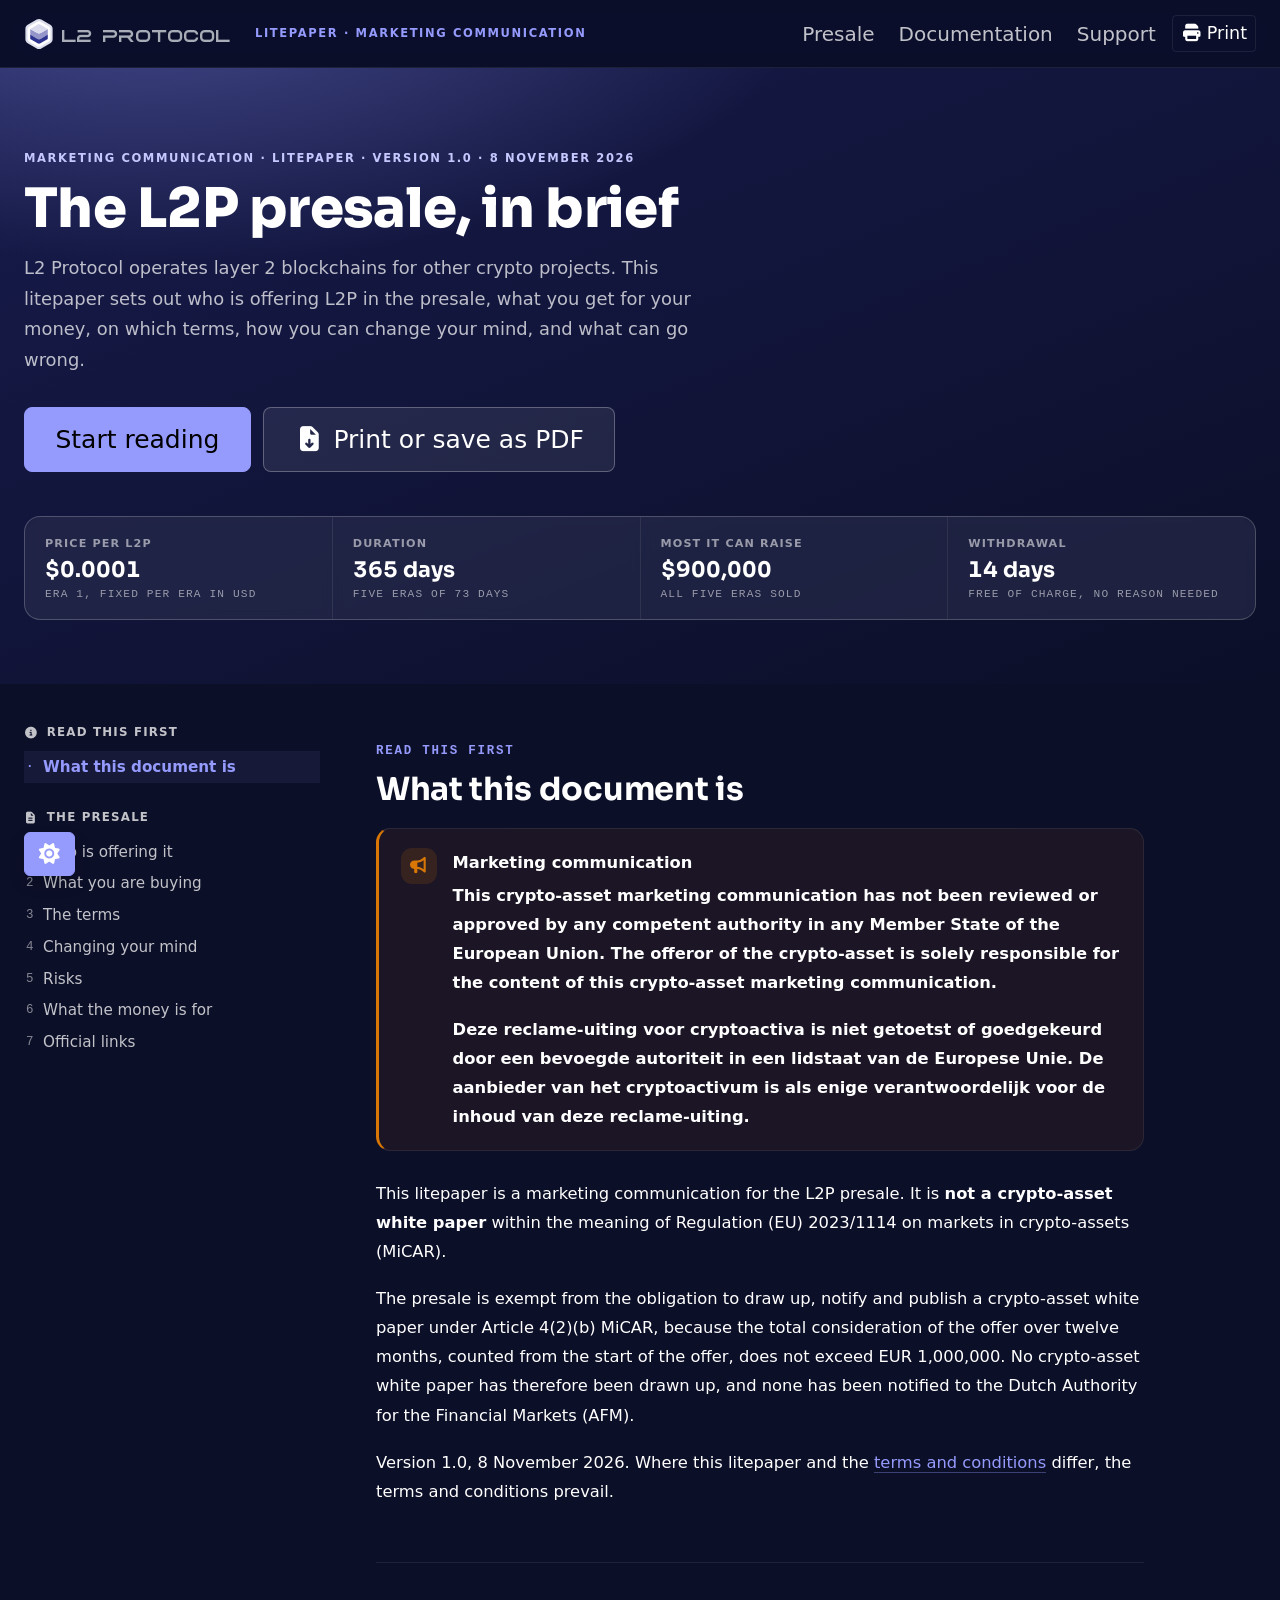
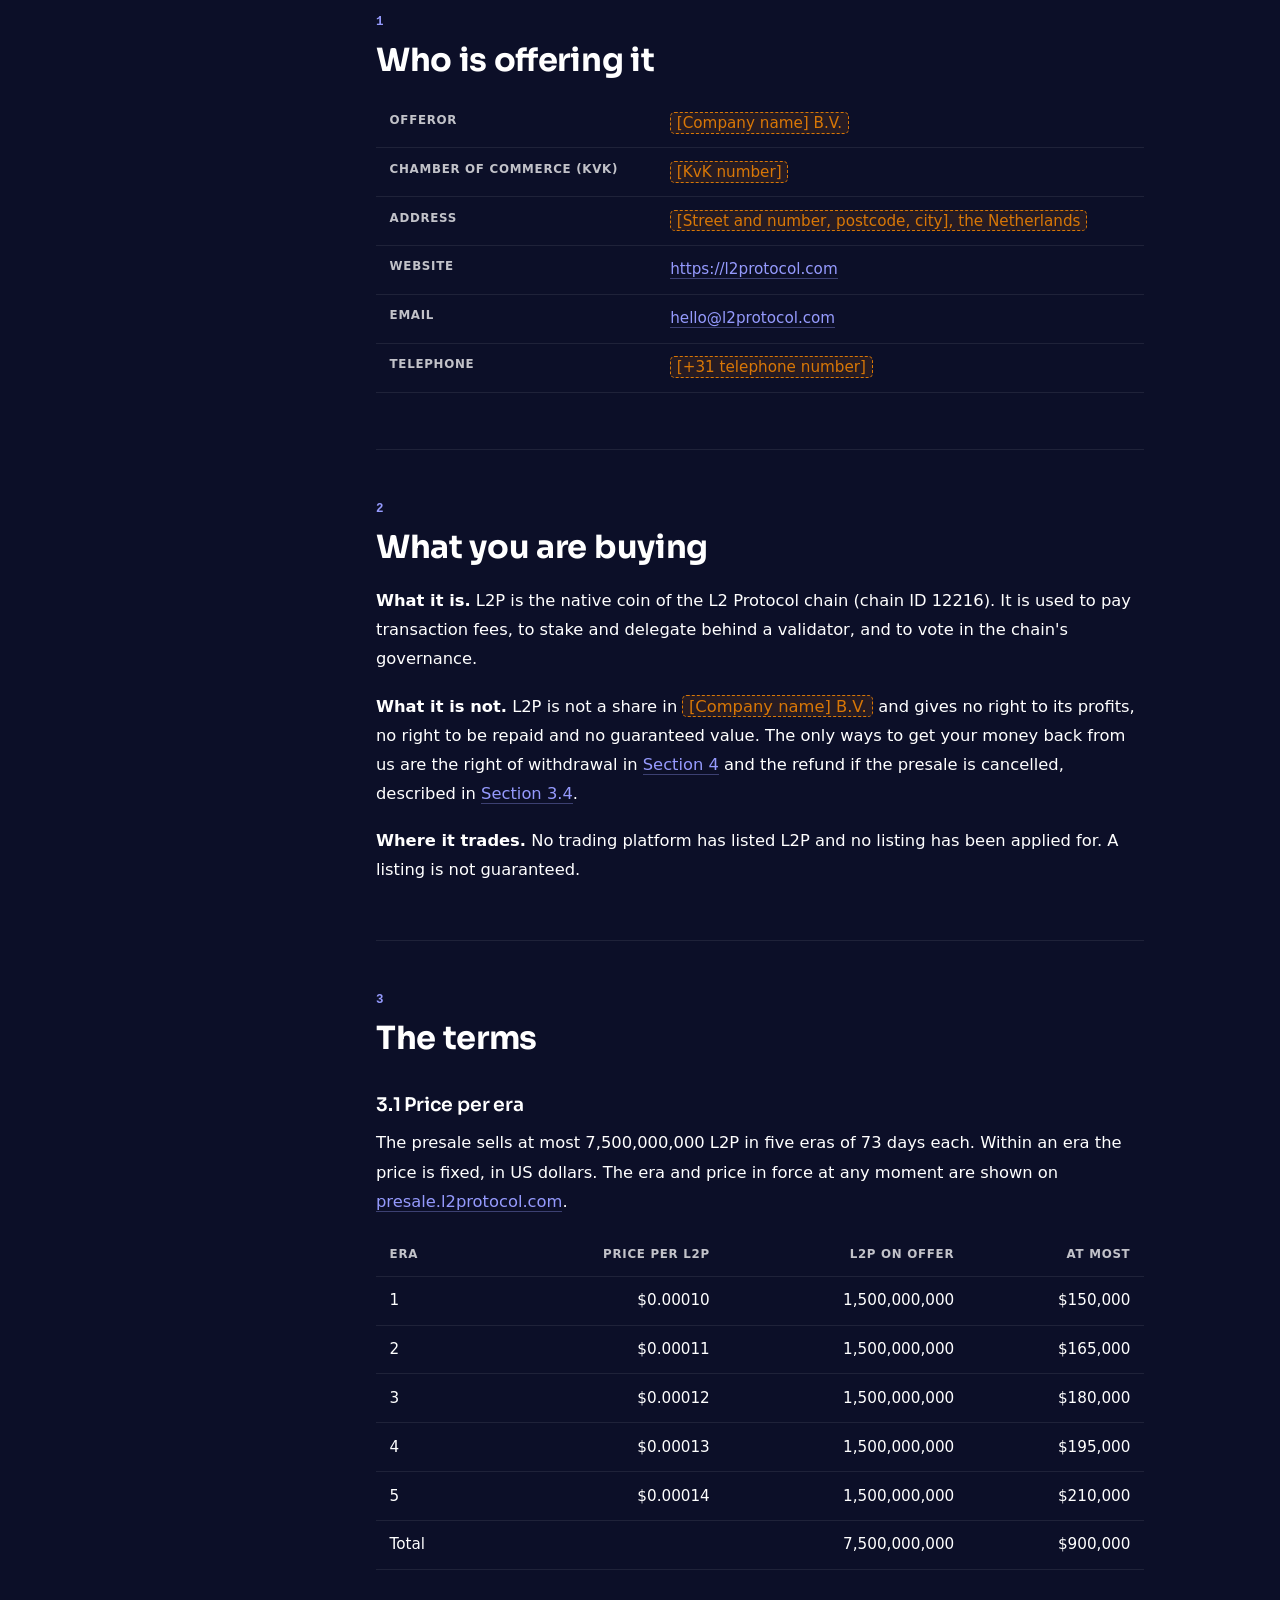
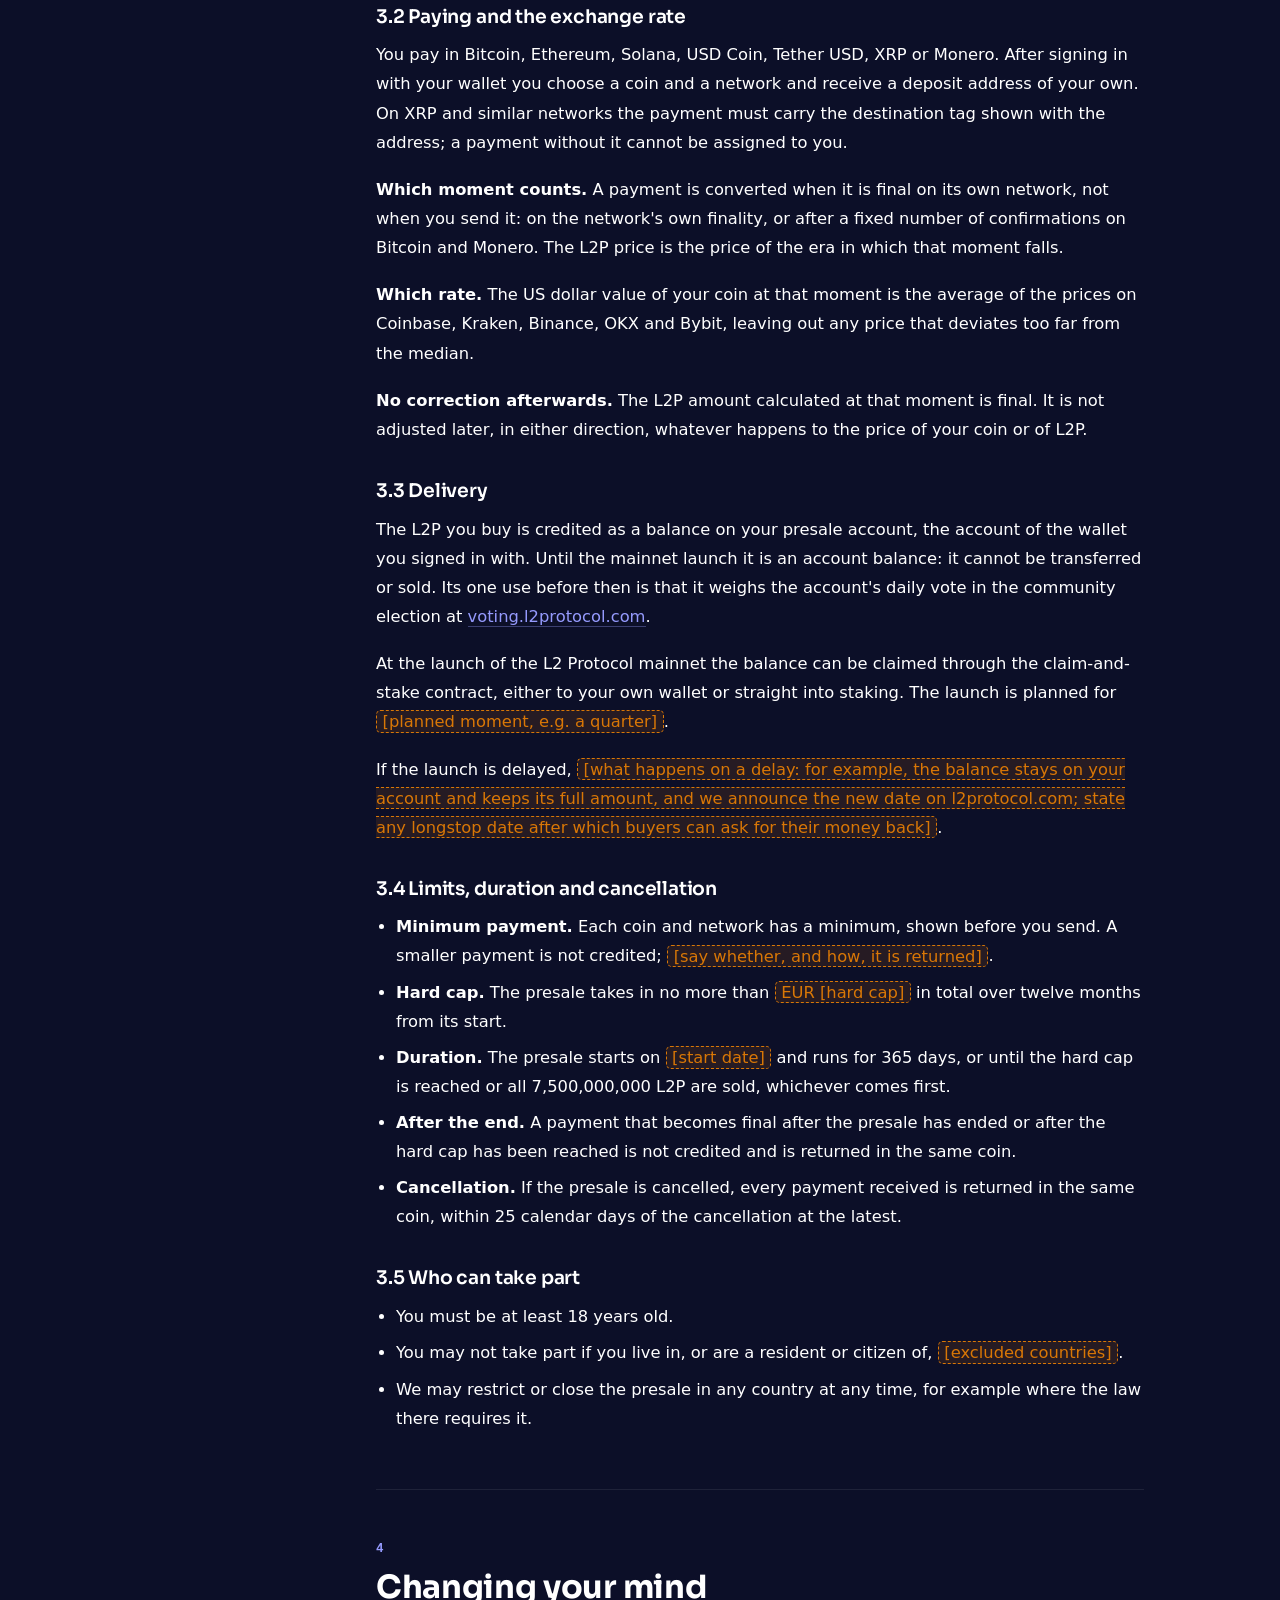
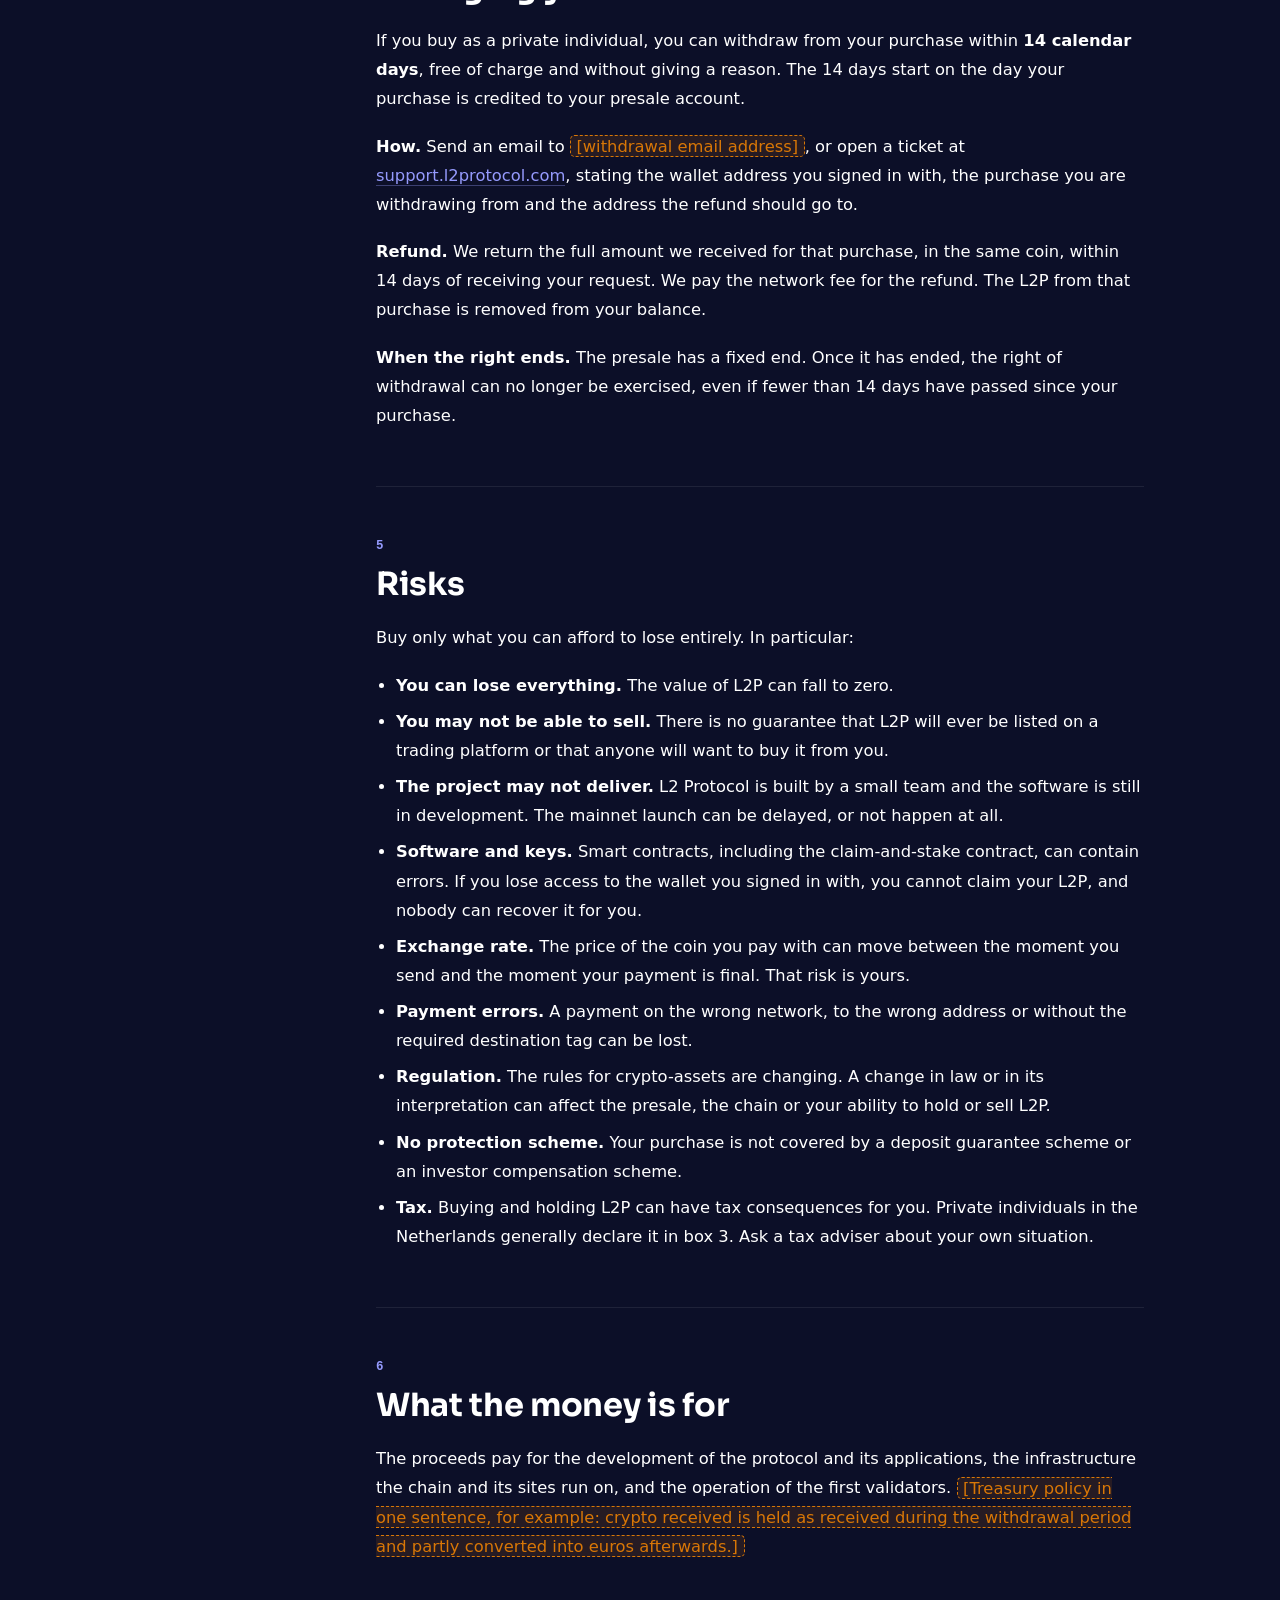
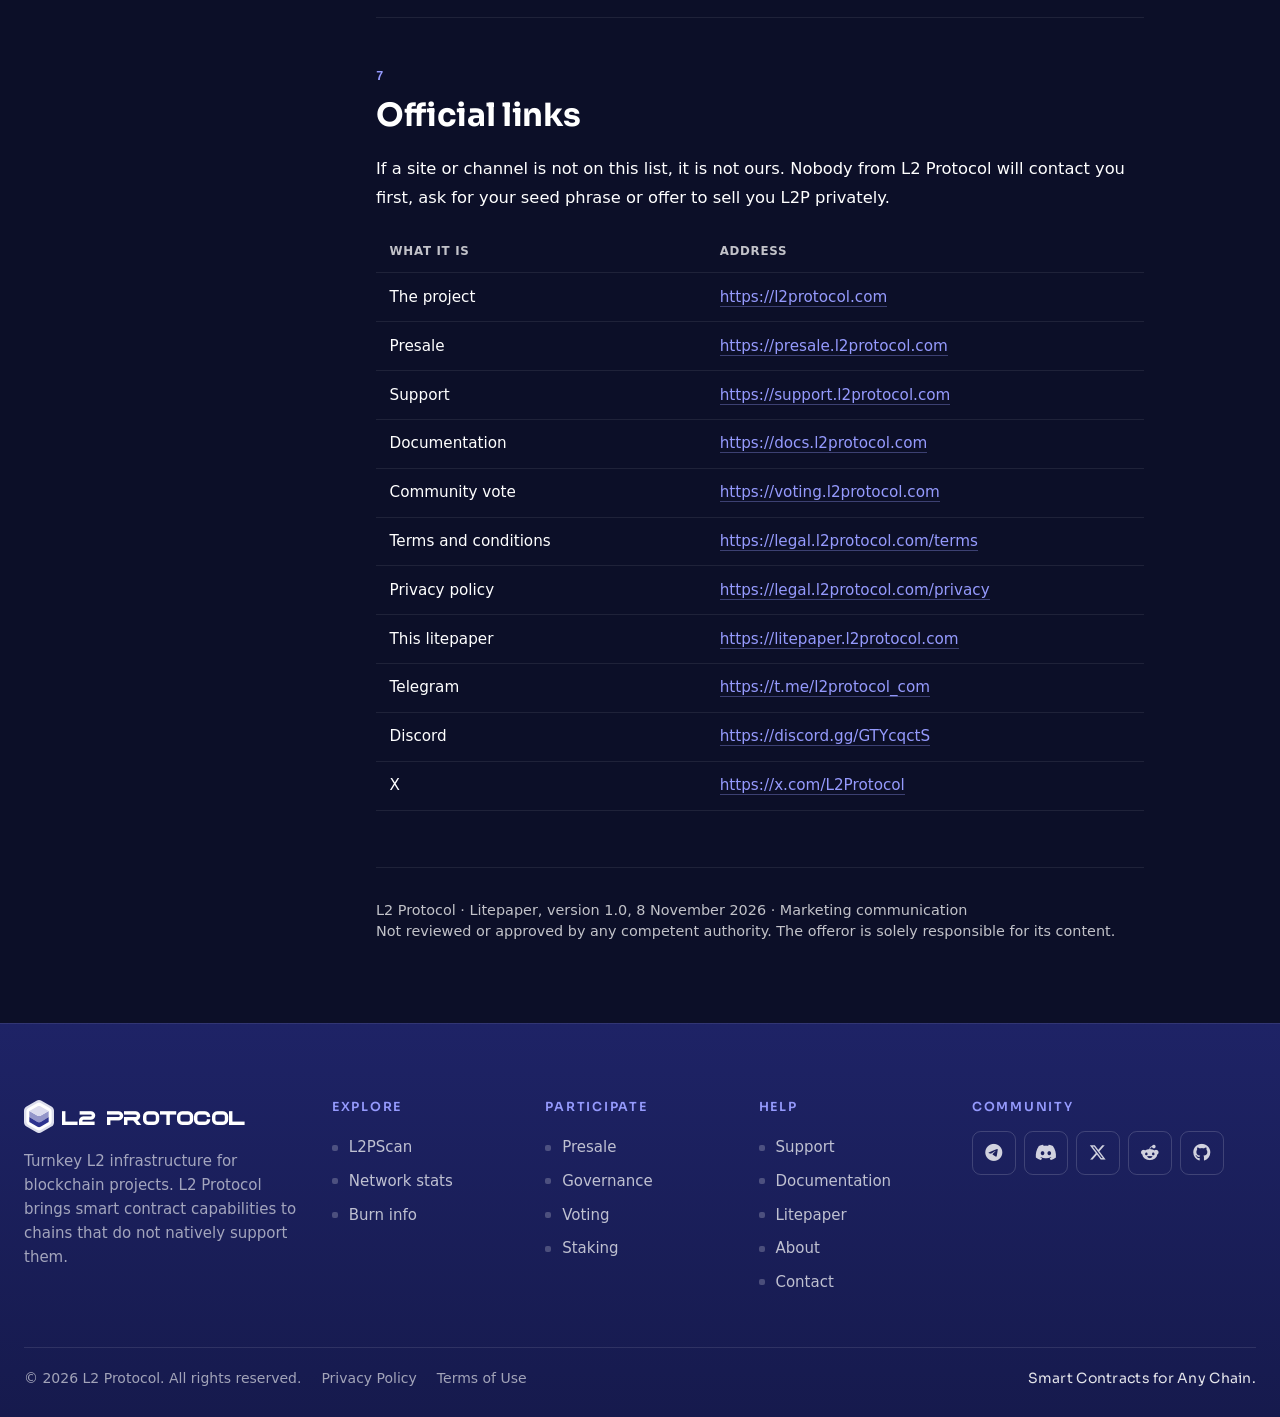
==== commit 5638c113: "Move to litepaper" ====
--- a/index.html
+++ b/index.html
@@ -3,15 +3,14 @@
 <head>
     <meta charset="UTF-8">
     <meta name="viewport" content="width=device-width, initial-scale=1">
-    <title>Whitepaper | L2 Protocol</title>
+    <title>Litepaper | L2 Protocol</title>
     <meta name="author" content="L2 Protocol">
-    <meta name="description" content="The L2 Protocol whitepaper. Layer 2 blockchain infrastructure as a service: chain ID 12216, the L2P coin, its fixed supply, the emission schedule, the fee burn, staking and on-chain governance.">
-    <meta name="robots" content="index, follow">
-    <link rel="canonical" href="https://whitepaper.l2protocol.com/">
-    <meta property="og:title" content="L2 Protocol Whitepaper">
+    <meta name="description" content="Marketing communication. The L2P presale in brief: who offers it, what you buy, the price per era, how payment and delivery work, the right of withdrawal and the risks.">
+    <meta name="robots" content="noindex, nofollow, noarchive, nosnippet, noimageindex, notranslate">
+    <meta property="og:title" content="L2 Protocol Litepaper">
     <meta property="og:site_name" content="L2 Protocol">
-    <meta property="og:url" content="https://whitepaper.l2protocol.com/">
-    <meta property="og:description" content="Layer 2 blockchain infrastructure as a service. Chain ID 12216, native coin L2P, a fixed supply of 105,000,000,000, an emission pool paid out as a capped yield on the stake, and a fee burn on every block.">
+    <meta property="og:url" content="https://litepaper.l2protocol.com/">
+    <meta property="og:description" content="Marketing communication. The L2P presale in brief: who offers it, what you buy, the terms, the right of withdrawal and the risks.">
     <meta property="og:type" content="article">
     <meta property="og:image" content="https://static.l2protocol.com/images/og.png">
     <meta name="twitter:card" content="summary_large_image">
@@ -25,7 +24,7 @@
     <link rel="stylesheet" href="/css/l2protocol-footer.css">
     <link rel="stylesheet" href="/css/site.css">
     <script src="/js/theme-init.js"></script>
-    <script defer src="/js/whitepaper.js"></script>
+    <script defer src="/js/litepaper.js"></script>
 </head>
 <body data-copy-label="Copy" data-copied-label="Copied">
 <a class="skip-link" href="#main-content">Skip to content</a>
@@ -43,13 +42,12 @@
             <img src="/images/icon-dark.svg" class="dark" alt="L2 Protocol" width="30" height="30">
             <span class="ps-2 brand-text text-nowrap">L2 Protocol</span>
         </a>
-        <span class="eyebrow d-none d-md-inline">Whitepaper</span>
+        <span class="eyebrow d-none d-md-inline">Litepaper &middot; Marketing communication</span>
 
         <div class="ms-auto d-flex align-items-center gap-2">
+            <a href="https://presale.l2protocol.com" class="nav-link d-none d-lg-inline px-2">Presale</a>
             <a href="https://docs.l2protocol.com" class="nav-link d-none d-lg-inline px-2">Documentation</a>
-            <a href="https://l2pscan.com" class="nav-link d-none d-lg-inline px-2">Explorer</a>
-            <a href="https://governance.l2protocol.com" class="nav-link d-none d-xl-inline px-2">Governance</a>
-            <a href="https://validators.l2protocol.com" class="nav-link d-none d-xl-inline px-2">Validators</a>
+            <a href="https://support.l2protocol.com" class="nav-link d-none d-xl-inline px-2">Support</a>
             <button type="button" class="btn btn-sm btn-ghost" data-print>
                 <i class="fa-solid fa-print me-1" aria-hidden="true"></i>Print
             </button>
@@ -61,35 +59,35 @@
 <main id="main-content" tabindex="-1">
     <section class="hero">
         <div class="container-fluid px-3 px-lg-4">
-            <span class="eyebrow hero-eyebrow">Whitepaper &middot; Version 1.1 (draft)</span>
-            <h1>Layer 2 blockchain infrastructure as a service</h1>
+            <span class="eyebrow hero-eyebrow">Marketing communication &middot; Litepaper &middot; Version 1.0 &middot; 8 November 2026</span>
+            <h1>The L2P presale, in brief</h1>
             <p class="hero-lead">
-                L2 Protocol operates layer 2 blockchains on behalf of other crypto projects. A qualifying project receives
-                an EVM chain of its own, a bridge back to the chain its asset lives on today, a validator set that secures
-                it, a block explorer and on-chain governance with a timelock, all of it operated for the project.
+                L2 Protocol operates layer 2 blockchains for other crypto projects. This litepaper sets out who is
+                offering L2P in the presale, what you get for your money, on which terms, how you can change your mind,
+                and what can go wrong.
             </p>
             <div class="hero-actions">
-                <a href="#summary" class="btn btn-primary btn-lg">Start reading</a>
+                <a href="#status" class="btn btn-primary btn-lg">Start reading</a>
                 <button type="button" class="btn btn-hero-ghost btn-lg" data-print>
                     <i class="fa-solid fa-file-arrow-down me-2" aria-hidden="true"></i>Print or save as PDF
                 </button>
             </div>
             <div class="hero-facts">
                 <div class="hero-fact">
-                    <span class="hero-fact-label">Chain ID</span>
-                    <span class="hero-fact-value">12216<small>EVM compatible</small></span>
+                    <span class="hero-fact-label">Price per L2P</span>
+                    <span class="hero-fact-value">$0.0001<small>Era 1, fixed per era in USD</small></span>
                 </div>
                 <div class="hero-fact">
-                    <span class="hero-fact-label">Native coin</span>
-                    <span class="hero-fact-value">L2P<small>18 decimals</small></span>
+                    <span class="hero-fact-label">Duration</span>
+                    <span class="hero-fact-value">365 days<small>Five eras of 73 days</small></span>
                 </div>
                 <div class="hero-fact">
-                    <span class="hero-fact-label">Total supply</span>
-                    <span class="hero-fact-value">105B<small>Fixed at genesis</small></span>
+                    <span class="hero-fact-label">Most it can raise</span>
+                    <span class="hero-fact-value">$900,000<small>All five eras sold</small></span>
                 </div>
                 <div class="hero-fact">
-                    <span class="hero-fact-label">Block time</span>
-                    <span class="hero-fact-value">1.5s<small>21,024,000 blocks/year</small></span>
+                    <span class="hero-fact-label">Withdrawal</span>
+                    <span class="hero-fact-value">14 days<small>Free of charge, no reason needed</small></span>
                 </div>
             </div>
         </div>
@@ -103,637 +101,122 @@
         <div class="doc-shell">
             <nav class="doc-rail d-print-none" id="doc-rail" aria-label="Table of contents">
                 <div class="rail-section">
-                    <div class="rail-heading"><i class="fa-solid fa-compass" aria-hidden="true"></i>Overview</div>
-                    <a class="rail-link" href="#summary"><span class="rail-num">1</span><span>Summary</span></a>
-                    <a class="rail-link" href="#problem"><span class="rail-num">2</span><span>The problem</span></a>
-                    <a class="rail-link" href="#what-it-is"><span class="rail-num">3</span><span>What L2 Protocol is</span></a>
+                    <div class="rail-heading"><i class="fa-solid fa-circle-info" aria-hidden="true"></i>Read this first</div>
+                    <a class="rail-link" href="#status"><span class="rail-num">&middot;</span><span>What this document is</span></a>
+                </div>
+
+                <div class="rail-section">
+                    <div class="rail-heading"><i class="fa-solid fa-file-lines" aria-hidden="true"></i>The presale</div>
+                    <a class="rail-link" href="#offeror"><span class="rail-num">1</span><span>Who is offering it</span></a>
+                    <a class="rail-link" href="#what-you-buy"><span class="rail-num">2</span><span>What you are buying</span></a>
+                    <a class="rail-link" href="#terms"><span class="rail-num">3</span><span>The terms</span></a>
                     <div class="rail-subs">
-                        <a class="rail-sub" href="#gets">What a project gets</a>
-                        <a class="rail-sub" href="#not-do">What it does not have to do</a>
-                        <a class="rail-sub" href="#commitments">The design commitments</a>
+                        <a class="rail-sub" href="#price">Price per era</a>
+                        <a class="rail-sub" href="#payment">Paying and the exchange rate</a>
+                        <a class="rail-sub" href="#delivery">Delivery</a>
+                        <a class="rail-sub" href="#limits">Limits, duration and cancellation</a>
+                        <a class="rail-sub" href="#eligibility">Who can take part</a>
                     </div>
-                    <a class="rail-link" href="#qualify"><span class="rail-num">4</span><span>How a project gets a chain</span></a>
-                    <div class="rail-subs">
-                        <a class="rail-sub" href="#popular">Be popular enough</a>
-                        <a class="rail-sub" href="#pay">Pay for the service</a>
-                        <a class="rail-sub" href="#community-vote">Win the community vote</a>
-                        <a class="rail-sub" href="#after-qualifying">After qualifying</a>
-                    </div>
-                </div>
-
-                <div class="rail-section">
-                    <div class="rail-heading"><i class="fa-solid fa-cubes" aria-hidden="true"></i>Protocol</div>
-                    <a class="rail-link" href="#architecture"><span class="rail-num">5</span><span>Architecture</span></a>
-                    <div class="rail-subs">
-                        <a class="rail-sub" href="#client">The client</a>
-                        <a class="rail-sub" href="#consensus">Consensus</a>
-                        <a class="rail-sub" href="#finality">Finality</a>
-                        <a class="rail-sub" href="#system-contracts">System contracts</a>
-                        <a class="rail-sub" href="#chain-feed">The chain feed</a>
-                        <a class="rail-sub" href="#bridge">The bridge</a>
-                    </div>
-                    <a class="rail-link" href="#l2p-coin"><span class="rail-num">6</span><span>The L2P coin</span></a>
-                </div>
-
-                <div class="rail-section">
-                    <div class="rail-heading"><i class="fa-solid fa-coins" aria-hidden="true"></i>Economics and governance</div>
-                    <a class="rail-link" href="#tokenomics"><span class="rail-num">7</span><span>Tokenomics</span></a>
-                    <div class="rail-subs">
-                        <a class="rail-sub" href="#allocations">Allocations</a>
-                        <a class="rail-sub" href="#allocation-purpose">What each allocation is for</a>
-                        <a class="rail-sub" href="#presale">The presale</a>
-                        <a class="rail-sub" href="#coins-no-vote">Coins that do not vote</a>
-                        <a class="rail-sub" href="#fixed-supply">What "fixed supply" means</a>
-                        <a class="rail-sub" href="#reading-figures">Reading these figures honestly</a>
-                    </div>
-                    <a class="rail-link" href="#emissions"><span class="rail-num">8</span><span>The emission schedule</span></a>
-                    <div class="rail-subs">
-                        <a class="rail-sub" href="#emission-shape">The shape of it</a>
-                        <a class="rail-sub" href="#emission-year-by-year">Year by year</a>
-                        <a class="rail-sub" href="#emission-contract">How the contract does it</a>
-                        <a class="rail-sub" href="#emission-governance">What governance can change</a>
-                        <a class="rail-sub" href="#after-emissions">After emissions end</a>
-                    </div>
-                    <a class="rail-link" href="#fees-burn"><span class="rail-num">9</span><span>Fees and the burn</span></a>
-                    <div class="rail-subs">
-                        <a class="rail-sub" href="#tx-cost">What a transaction costs</a>
-                        <a class="rail-sub" href="#fee-destination">Where the fee goes</a>
-                        <a class="rail-sub" href="#the-burn">The burn</a>
-                        <a class="rail-sub" href="#quarterly-burn">The quarterly burn</a>
-                    </div>
-                    <a class="rail-link" href="#staking"><span class="rail-num">10</span><span>Staking and validators</span></a>
-                    <div class="rail-subs">
-                        <a class="rail-sub" href="#running-validator">Running a validator</a>
-                        <a class="rail-sub" href="#delegating">Delegating</a>
-                        <a class="rail-sub" href="#undelegating">Undelegating and redelegating</a>
-                        <a class="rail-sub" href="#staking-weight">Governance weight</a>
-                    </div>
-                    <a class="rail-link" href="#governance"><span class="rail-num">11</span><span>Governance</span></a>
-                    <div class="rail-subs">
-                        <a class="rail-sub" href="#parameter-change">What a change actually does</a>
-                        <a class="rail-sub" href="#lifecycle">The lifecycle</a>
-                        <a class="rail-sub" href="#govl2p">govL2P</a>
-                        <a class="rail-sub" href="#what-can-change">What governance can change</a>
-                        <a class="rail-sub" href="#progressive-activation">Progressive activation</a>
-                    </div>
-                </div>
-
-                <div class="rail-section">
-                    <div class="rail-heading"><i class="fa-solid fa-layer-group" aria-hidden="true"></i>Ecosystem</div>
-                    <a class="rail-link" href="#applications"><span class="rail-num">12</span><span>The application suite</span></a>
-                    <a class="rail-link" href="#developers"><span class="rail-num">13</span><span>For developers</span></a>
-                    <div class="rail-subs">
-                        <a class="rail-sub" href="#connecting">Connecting</a>
-                        <a class="rail-sub" href="#rpc">RPC</a>
-                        <a class="rail-sub" href="#rpc-or-explorer">RPC or the explorer API</a>
-                        <a class="rail-sub" href="#deploying">Deploying and verifying</a>
-                        <a class="rail-sub" href="#reading-parameter">Reading a parameter</a>
-                    </div>
-                </div>
-
-                <div class="rail-section">
-                    <div class="rail-heading"><i class="fa-solid fa-shield-halved" aria-hidden="true"></i>Assurance and outlook</div>
-                    <a class="rail-link" href="#security"><span class="rail-num">14</span><span>Security and user safety</span></a>
-                    <div class="rail-subs">
-                        <a class="rail-sub" href="#protocol-security">Protocol security</a>
-                        <a class="rail-sub" href="#operational-infrastructure">Operational infrastructure</a>
-                        <a class="rail-sub" href="#user-safety">User safety</a>
-                    </div>
-                    <a class="rail-link" href="#regulatory"><span class="rail-num">15</span><span>Regulatory position</span></a>
-                    <a class="rail-link" href="#risk"><span class="rail-num">16</span><span>Risk factors and disclaimer</span></a>
-                    <div class="rail-subs">
-                        <a class="rail-sub" href="#risk-factors">Risk factors</a>
-                        <a class="rail-sub" href="#disclaimer">Disclaimer</a>
-                    </div>
-                    <a class="rail-link" href="#roadmap"><span class="rail-num">17</span><span>Roadmap</span></a>
-                </div>
-
-                <div class="rail-section">
-                    <div class="rail-heading"><i class="fa-solid fa-list" aria-hidden="true"></i>Appendices</div>
-                    <a class="rail-link" href="#appendix-a"><span class="rail-num">A</span><span>Parameter reference</span></a>
-                    <a class="rail-link" href="#appendix-b"><span class="rail-num">B</span><span>System contracts</span></a>
-                    <a class="rail-link" href="#appendix-c"><span class="rail-num">C</span><span>Official links</span></a>
-                    <a class="rail-link" href="#appendix-d"><span class="rail-num">D</span><span>Glossary</span></a>
+                    <a class="rail-link" href="#withdrawal"><span class="rail-num">4</span><span>Changing your mind</span></a>
+                    <a class="rail-link" href="#risks"><span class="rail-num">5</span><span>Risks</span></a>
+                    <a class="rail-link" href="#proceeds"><span class="rail-num">6</span><span>What the money is for</span></a>
+                    <a class="rail-link" href="#links"><span class="rail-num">7</span><span>Official links</span></a>
                 </div>
             </nav>
 
             <div class="doc-main">
                 <article class="doc-body">
-                    <div class="callout">
-                        <span class="callout-icon"><i class="fa-solid fa-circle-info" aria-hidden="true"></i></span>
-                        <div class="callout-body">
-                            <span class="callout-title">Notice</span>
-                            <p>
-                                This document describes a blockchain protocol and its native coin. It is published for
-                                information. It is not investment advice, it is not an offer to sell or a solicitation to buy
-                                any asset, and nothing in it is a promise about the future price or value of L2P. Every
-                                figure that describes the live network can be read from the chain itself, and you are
-                                encouraged to check it rather than take this document's word for it. The full
-                                disclaimer is in <a href="#disclaimer">Section 16</a>.
-                            </p>
-                        </div>
-                    </div>
-
-                    <section class="doc-section" id="summary">
-                        <span class="section-num">Section 1</span>
-                        <h2>Summary</h2>
-                        <p>
-                            L2 Protocol operates layer 2 blockchains on behalf of other crypto projects. A project whose coin
-                            lives on a chain without smart contract support cannot build lending, staking, governance or any
-                            other on-chain application on top of it. L2 Protocol gives such a project its own EVM chain, a
-                            bridge back to the original chain, a validator set that secures it, a block explorer, and on-chain
-                            governance with a timelock. The project brings a community and a reason for the chain to exist. It
-                            does not build or run the infrastructure.
-                        </p>
-                        <p>
-                            The native coin of every L2 Protocol chain is <strong>L2P</strong>. It pays for gas, it is what
-                            validators and delegators bond as stake, and it is what governance counts when it weighs a vote.
-                            Its total supply is fixed at genesis at <strong>105,000,000,000 L2P</strong>, divided across eight
-                            allocations. There is no mint function and no inflation switch.
-                        </p>
-                        <p>
-                            Just over nineteen percent of that supply, 20 billion L2P, is not held by anyone. It sits in the
-                            ValidatorSet contract and is paid out once a day to the validators securing the chain, as a yield
-                            on their stake that the contract caps at 7.5% a year for the first five years and 4% after that,
-                            until the pool is empty. In the other direction, a fixed share of every transaction fee is
-                            destroyed on every block, permanently.
-                        </p>
-                        <div class="stat-grid">
-                            <div class="stat-tile">
-                                <span class="stat-label">Total supply</span>
-                                <span class="stat-value">105B</span>
-                                <span class="stat-note">L2P, fixed at genesis</span>
-                            </div>
-                            <div class="stat-tile">
-                                <span class="stat-label">Emission pool</span>
-                                <span class="stat-value">20.00B</span>
-                                <span class="stat-note">19.05%, held by a contract</span>
-                            </div>
-                            <div class="stat-tile">
-                                <span class="stat-label">Burn ratio</span>
-                                <span class="stat-value">10%</span>
-                                <span class="stat-note">Of every fee, destroyed</span>
-                            </div>
-                            <div class="stat-tile">
-                                <span class="stat-label">Emission window</span>
-                                <span class="stat-value">~12 yr</span>
-                                <span class="stat-note">At full stake; longer below it</span>
+                    <section class="doc-section" id="status">
+                        <span class="section-num">Read this first</span>
+                        <h2>What this document is</h2>
+                        <div class="callout callout-warning">
+                            <span class="callout-icon"><i class="fa-solid fa-bullhorn" aria-hidden="true"></i></span>
+                            <div class="callout-body">
+                                <span class="callout-title">Marketing communication</span>
+                                <p>
+                                    <strong>This crypto-asset marketing communication has not been reviewed or approved by
+                                    any competent authority in any Member State of the European Union. The offeror of the
+                                    crypto-asset is solely responsible for the content of this crypto-asset marketing
+                                    communication.</strong>
+                                </p>
+                                <p lang="nl" class="mb-0">
+                                    <strong>Deze reclame-uiting voor cryptoactiva is niet getoetst of goedgekeurd door een
+                                    bevoegde autoriteit in een lidstaat van de Europese Unie. De aanbieder van het
+                                    cryptoactivum is als enige verantwoordelijk voor de inhoud van deze reclame-uiting.</strong>
+                                </p>
                             </div>
                         </div>
                         <p>
-                            Every economic parameter of the chain (the burn ratio, the emission yields, the slashing
-                            amounts, the staking minimums, the governance rules themselves) is a value that a proposal
-                            can change, and only a proposal can change. Proposals pass a token-weighted vote, then wait in a
-                            timelock, then may be executed by anyone. There is no administrative key that bypasses that path.
-                        </p>
-                        <p>
-                            Three ways exist for a project to qualify for its own chain: be large enough that the demand is
-                            self-evident, pay for the service, or win a community election in which every wallet gets one free
-                            vote per day.
-                        </p>
-                    </section>
-
-                    <section class="doc-section" id="problem">
-                        <span class="section-num">Section 2</span>
-                        <h2>The problem</h2>
-                        <p>
-                            A great many crypto assets live on chains that were never designed to run programs. Bitcoin-derived
-                            chains, older UTXO chains and a long tail of single-purpose networks hold real value and real
-                            communities, and they can move coins from one address to another. What they cannot do is run a
-                            contract.
-                        </p>
-                        <p>
-                            That limitation is not cosmetic. Without smart contracts a project cannot offer staking to its
-                            holders, cannot run a lending market, cannot issue an NFT, cannot hold a binding on-chain vote and
-                            cannot integrate with the wider DeFi ecosystem in any way that does not route through a custodian.
-                            The community around such a coin is left with an asset that can be held and traded, and nothing
-                            else.
-                        </p>
-                        <p>
-                            The obvious remedy is to build a chain. In practice that means forking a client, maintaining
-                            consensus code, designing an economic model, recruiting and coordinating validators, deploying and
-                            auditing system contracts, standing up an explorer, running RPC infrastructure, building a bridge,
-                            and then keeping all of it alive indefinitely. It is a multi-year engineering programme with a
-                            permanent operational cost attached, and it is a poor use of the resources of a project whose
-                            actual value is its community and its idea.
-                        </p>
-                        <p>
-                            The alternative most projects reach for is to issue a wrapped token on an existing smart contract
-                            chain. That works, and it is a real trade: the project inherits somebody else's block space,
-                            somebody else's fee market, somebody else's governance and somebody else's
-                            priorities. The token becomes one of tens of thousands on a general-purpose chain, with no control
-                            over the environment it lives in.
-                        </p>
-                        <p>There is room between those two options. That is where L2 Protocol sits.</p>
-                    </section>
-
-                    <section class="doc-section" id="what-it-is">
-                        <span class="section-num">Section 3</span>
-                        <h2>What L2 Protocol is</h2>
-                        <p>
-                            L2 Protocol is layer 2 infrastructure delivered as a service. A qualifying project receives a chain
-                            of its own, operated for it.
-                        </p>
-
-                        <h3 id="gets">What a project gets</h3>
-                        <ul>
-                            <li><strong>An EVM chain</strong> with full smart contract support, its own chain ID, its own RPC endpoint and its own block explorer.</li>
-                            <li><strong>A bridge</strong> between the project's original chain and the new layer 2, so that holders can move value in both directions.</li>
-                            <li><strong>A validator set</strong> with staking and delegation, so the chain is secured by operators with capital at risk rather than by a permissioned committee.</li>
-                            <li><strong>On-chain governance</strong> with a timelock, so the rules of the chain can change without anyone holding a private key over it.</li>
-                            <li><strong>A fee burn</strong> that removes L2P from circulation on every block.</li>
-                        </ul>
-
-                        <h3 id="not-do">What the project does not have to do</h3>
-                        <p>
-                            It does not run nodes, maintain the consensus client, write or audit the system contracts, operate
-                            the explorer, or keep the bridge alive. All of that is the service. What the project brings is a
-                            community and a reason for the chain to exist.
-                        </p>
-
-                        <h3 id="commitments">The design commitments</h3>
-                        <p>Three commitments shape every technical decision described in the rest of this document.</p>
-                        <p>
-                            <strong>Everything is readable.</strong> Every number the L2 Protocol sites display is an
-                            <code>eth_call</code> against a public endpoint that anyone can make. The burn totals, the
-                            governance tallies, the validator statistics and the emission parameters are all read from the
-                            chain, not from a database that the project controls. A number that cannot be checked is a claim,
-                            and the sites are built so that no number has to be taken on trust.
-                        </p>
-                        <p>
-                            <strong>Nothing has an owner.</strong> The economic parameters are governed. The emission pool sits
-                            in a contract. The burn address has no key. The governance path has a single audited entry point
-                            and no administrative override. Two privileged addresses do exist: the staking protector and the
-                            governance protector, each of which can pause its own subsystem. A third key, the operations
-                            key, can start the presale clock and the emission schedule, each exactly once, and holds the
-                            root of the <code>.l2p</code> name registry. This document names them explicitly, because a
-                            safety mechanism that is not disclosed is a backdoor.
-                        </p>
-                        <p>
-                            <strong>Limits point one way.</strong> Where a parameter could be abused, its range is bounded in
-                            the contract so that abuse is impossible rather than merely unlikely. The clearest example is
-                            emission: its genesis yields of 7.5% a year for the first five years and 4% after that are also
-                            their ceilings, and so is the 30 billion target stake the yield is paid on. Governance can slow
-                            emission down. It can never speed it up.
-                        </p>
-                    </section>
-
-                    <section class="doc-section" id="qualify">
-                        <span class="section-num">Section 4</span>
-                        <h2>How a project gets a chain</h2>
-                        <p>
-                            A project qualifies in one of three ways. All three lead to the same result: the same chain, the
-                            same bridge, the same validator set, the same governance.
-                        </p>
-
-                        <h3 id="popular">4.1 Be popular enough</h3>
-                        <p>
-                            Projects with a large, active holder base qualify on their own numbers. There is nothing to apply
-                            for and nothing to pay. Where the demand for a chain is self-evident, the chain gets built.
-                        </p>
-
-                        <h3 id="pay">4.2 Pay for the service</h3>
-                        <p>
-                            A project that wants a chain now, and does not want to wait for an election, can pay for it. This
-                            buys speed. It does not buy privileges, a different chain, a different validator set or a different
-                            governance model.
-                        </p>
-
-                        <h3 id="community-vote">4.3 Win the community vote</h3>
-                        <p>
-                            Anyone can submit a project at
-                            <a href="https://voting.l2protocol.com">voting.l2protocol.com</a>. Holders vote for the projects
-                            they want to see get a chain, and the projects at the top of the leaderboard qualify.
-                        </p>
-                        <p>The election is deliberately cheap to participate in and expensive to game.</p>
-                        <ul>
-                            <li><strong>One free vote per wallet per day.</strong> The day runs on UTC, so every wallet's vote resets at the same moment worldwide.</li>
-                            <li><strong>A signature, not a transaction.</strong> A voter signs a short message. Nothing leaves the wallet, no fee is paid, and the site gains no access to the wallet. A signature cannot be forged by a script the way a click can, so a vote is attributable to a wallet without anyone being able to cast it on that wallet's behalf.</li>
-                            <li><strong>Anti-farming limits.</strong> Votes are counted per wallet and per browser, a small number of votes is accepted per internet connection per day, and connections from VPNs and datacentres are refused. Honest voters in a shared household or office can encounter these limits, which is the cost of making vote farms expensive.</li>
-                            <li><strong>Presale buyers vote heavier, with diminishing returns.</strong> A wallet still casts one vote per day, but a presale balance adds extra votes to it, and the n-th extra vote takes n&sup2; &times; 100,000 L2P. 100,000 L2P makes the vote count twice, 1 million four times and 10 million eleven times, up to a maximum of 100 extra votes. A hundred times the balance buys ten times the weight, so no single buyer can outvote the community.</li>
-                            <li><strong>A live leaderboard.</strong> Standings update as votes arrive, from everyone, in public.</li>
-                        </ul>
-                        <p>
-                            The leaderboard ranks projects on the sum of these weights. The weight is read from the presale
-                            ledger when the vote is cast and recorded with it, so a vote keeps the weight it was cast with. A
-                            wallet whose balance cannot be read at that moment votes at the normal weight rather than not at
-                            all. The bonus does not change the limits above: every extra vote rides on the one daily vote,
-                            with its own signature, captcha and connection limit.
-                        </p>
-
-                        <h3 id="after-qualifying">4.4 After qualifying</h3>
-                        <p>
-                            Once a project qualifies, its chain is deployed with its own chain ID, RPC endpoint and explorer,
-                            and is added to the network feed that every L2 Protocol site reads. From that moment the chain is
-                            public: anyone can connect a wallet, stake, vote and read the burn.
-                        </p>
-                    </section>
-
-                    <section class="doc-section" id="architecture">
-                        <span class="section-num">Section 5</span>
-                        <h2>Architecture</h2>
-
-                        <h3 id="client">5.1 The client</h3>
-                        <p>
-                            The node software is a fork of <strong>geth</strong>, the reference Go implementation of Ethereum.
-                            The binary is called <code>geth</code>, and everything an operator knows about running an Ethereum
-                            node continues to apply. It is distributed as a container image at
-                            <code>ghcr.io/l2protocol/l2p</code>.
-                        </p>
-                        <p>
-                            Two files accompany it. <code>genesis.json</code>, published at <code>static.l2protocol.com</code>,
-                            describes the first block and the state the chain started from; a node initialised with the wrong
-                            genesis file is on a different chain and will never find a peer. <code>config.toml</code> is the
-                            node's own configuration, of which the values that matter are the network ID
-                            (<code>12216</code>), the peer-to-peer listen address, the peer count and, optionally, the RPC host
-                            and port.
-                        </p>
-                        <p>
-                            Because the client is a geth fork, the chain is bytecode-compatible with the EVM. Contracts written
-                            for Ethereum deploy without modification, and every tool that speaks to an Ethereum node
-                            (Hardhat, Foundry, ethers, web3, wallets, indexers) speaks to an L2 Protocol chain by
-                            pointing at the endpoint and the chain ID.
-                        </p>
-
-                        <h3 id="consensus">5.2 Consensus</h3>
-                        <p>
-                            Blocks are produced by an elected validator set on a proof-of-stake-and-authority model. A new
-                            block arrives roughly every <strong>1.5 seconds</strong>, which works out at
-                            <strong>21,024,000 blocks</strong> in a year of 365 days, the year the contracts count in. That
-                            block time is the unit in which every duration
-                            parameter on the chain is expressed: one day is 57,600 blocks and one week is 403,200.
-                        </p>
-                        <p>
-                            Validators are elected into the active set each epoch by total stake. The number elected is the
-                            <code>maxElectedValidators</code> parameter, set to <strong>45</strong> at genesis. Of those, a
-                            ceiling on how many actually produce blocks is set by <code>numOfCabinets</code>,
-                            <strong>21</strong> at genesis; where fewer validators exist than that ceiling, all of them
-                            produce. Being bonded is not the same as being elected, and stake behind a validator outside the
-                            elected set earns nothing.
-                        </p>
-                        <p>
-                            Two rotation parameters, <code>maxNumOfCandidates</code> and
-                            <code>maxNumOfWorkingCandidates</code>, allow validators outside the producing set to rotate into
-                            producing slots. Both are set to zero at genesis, which is discussed in
-                            <a href="#progressive-activation">Section 11.5</a>.
-                        </p>
-                        <p>
-                            A validator produces one block per turn at genesis (<code>turnLength</code> reads as 1). The
-                            parameter accepts longer turns of 3 to 64 consecutive blocks, which is relevant to the anti-MEV fee
-                            share described in <a href="#fee-destination">Section 9</a>.
-                        </p>
-
-                        <h3 id="finality">5.3 Finality</h3>
-                        <p>
-                            Blocks carry one of two states. <strong>Unfinalized</strong> means the block is on the chain and,
-                            in normal circumstances, will stay there. <strong>Finalized</strong> means it is settled
-                            permanently and cannot be replaced, whatever happens afterwards. Blocks reach finality within a
-                            short time of being produced.
-                        </p>
-                        <p>
-                            Finality is voted on by validators using <strong>BLS signatures</strong>, which is why a validator
-                            node holds two distinct keys: an ordinary consensus account that signs blocks, and a BLS key whose
-                            public half is the validator's vote address. A precompile at <code>0x...0066</code>
-                            verifies BLS signatures on-chain, which is how a validator proves it holds the private half of its
-                            vote key at registration.
-                        </p>
-                        <p>
-                            For everyday amounts the practical difference between a recent block and a finalized one is small,
-                            since a transaction in an unfinalized block has essentially already happened. For large amounts, or
-                            where something valuable is handed over in return, waiting for the finalized state is the careful
-                            choice.
-                        </p>
-
-                        <h3 id="system-contracts">5.4 System contracts</h3>
-                        <p>
-                            The rules of the chain live in a set of contracts present in the genesis state at fixed addresses.
-                            Each has one responsibility.
-                        </p>
+                            This litepaper is a marketing communication for the L2P presale. It is
+                            <strong>not a crypto-asset white paper</strong> within the meaning of Regulation (EU) 2023/1114
+                            on markets in crypto-assets (MiCAR).
+                        </p>
+                        <p>
+                            The presale is exempt from the obligation to draw up, notify and publish a crypto-asset white
+                            paper under Article 4(2)(b) MiCAR, because the total consideration of the offer over twelve
+                            months, counted from the start of the offer, does not exceed EUR 1,000,000. No crypto-asset white
+                            paper has therefore been drawn up, and none has been notified to the Dutch Authority for the
+                            Financial Markets (AFM).
+                        </p>
+                        <p>
+                            Version 1.0, 8 November 2026. Where this litepaper and the
+                            <a href="https://legal.l2protocol.com/terms">terms and conditions</a> differ, the terms and
+                            conditions prevail.
+                        </p>
+                    </section>
+
+                    <section class="doc-section" id="offeror">
+                        <span class="section-num">1</span>
+                        <h2>Who is offering it</h2>
                         <div class="table-scroll">
                             <table>
-                                <thead>
-                                <tr><th>Contract</th><th>Address</th><th class="wrap">Responsible for</th></tr>
-                                </thead>
                                 <tbody>
-                                <tr><td><code>validatorSet</code></td><td class="mono">0x...1000</td><td class="wrap">The active validator set, block rewards, the emission schedule, the burn ratio</td></tr>
-                                <tr><td><code>slashIndicator</code></td><td class="mono">0x...1001</td><td class="wrap">Counting missed blocks; reporting downtime and double signing</td></tr>
-                                <tr><td><code>systemReward</code></td><td class="mono">0x...1002</td><td class="wrap">The reward pool and the operators permitted to draw from it</td></tr>
-                                <tr><td><code>govHub</code></td><td class="mono">0x...1007</td><td class="wrap">The single entry point through which parameter changes are applied</td></tr>
-                                <tr><td><code>stakeHub</code></td><td class="mono">0x...2002</td><td class="wrap">Delegation, undelegation, the unbond period, the slashing amounts</td></tr>
-                                <tr><td><code>stakeCredit</code></td><td class="mono">0x...2003</td><td class="wrap">The pool share a delegator holds in one validator</td></tr>
-                                <tr><td><code>governor</code></td><td class="mono">0x...2004</td><td class="wrap">Proposals, voting, quorum, the whitelist of executable targets</td></tr>
-                                <tr><td><code>govToken</code></td><td class="mono">0x...2005</td><td class="wrap">govL2P, the non-transferable voting power minted against staked L2P</td></tr>
-                                <tr><td><code>timelock</code></td><td class="mono">0x...2006</td><td class="wrap">The delay between a passed proposal and its execution</td></tr>
-                                <tr><td><code>blsPrecompile</code></td><td class="mono">0x...0066</td><td class="wrap">Verifying BLS signatures</td></tr>
-                                <tr><td><code>L2PPresale</code></td><td class="mono">0x...3000</td><td class="wrap">The presale schedule: its five eras and their prices, counted from the moment it is started</td></tr>
-                                <tr><td><code>WL2P</code></td><td class="mono">0x...3001</td><td class="wrap">Wrapped L2P, an ERC20 exchanged one for one with the native coin</td></tr>
-                                <tr><td><code>L2PVesting</code></td><td class="mono">0x...3002</td><td class="wrap">Holding the team allocation and releasing it on its vesting schedule</td></tr>
+                                <tr><th>Offeror</th><td><span class="fill">[Company name] B.V.</span></td></tr>
+                                <tr><th>Chamber of Commerce (KvK)</th><td><span class="fill">[KvK number]</span></td></tr>
+                                <tr><th>Address</th><td><span class="fill">[Street and number, postcode, city], the Netherlands</span></td></tr>
+                                <tr><th>Website</th><td><a href="https://l2protocol.com">https://l2protocol.com</a></td></tr>
+                                <tr><th>Email</th><td><a href="mailto:hello@l2protocol.com">hello@l2protocol.com</a></td></tr>
+                                <tr><th>Telephone</th><td><span class="fill">[+31 telephone number]</span></td></tr>
                                 </tbody>
                             </table>
                         </div>
-                        <p>
-                            Full addresses are in <a href="#appendix-b">Appendix B</a>. A number of standard helpers are also
-                            in the genesis state, at the same addresses they have on Ethereum and the other large EVM chains:
-                            <code>Multicall3</code> for batching calls, an ENS registry whose root owner is preset, supporting
-                            a <code>.l2p</code> name space, CreateX, the deterministic deployment proxy, the Safe singleton
-                            factory, the ERC-1820 registry and the ImmutableCreate2Factory. Placing them in genesis means
-                            nothing has to be bootstrapped with keyless or per-chain-signed transactions after launch, and
-                            contracts such as Permit2, the ERC-4337 EntryPoint, the Safe contracts and Seaport can be deployed
-                            to their usual addresses with ordinary transactions.
-                        </p>
-                        <p>
-                            The reason for <code>govHub</code> deserves a note. A parameter change does not call the target
-                            contract directly. It calls <code>govHub.updateParam(key, value, target)</code>, and the hub
-                            applies the change. That gives the chain one audited path for every parameter change, rather than a
-                            separate setter on each contract with its own access control to get wrong. It also means the
-                            governor needs exactly one whitelisted target: the hub itself.
-                        </p>
-
-                        <h3 id="chain-feed">5.5 The chain feed</h3>
-                        <p>Every L2 Protocol site reads a single JSON feed rather than hardcoding endpoints:</p>
-                        <pre><code>https://chains.l2protocol.com/chains.json</code></pre>
-                        <p>
-                            Each entry carries the chain's name, chain ID, native currency and decimals, RPC endpoints,
-                            block explorers and the addresses of the system contracts on that chain. Integrators are encouraged
-                            to read from the feed rather than paste values into their code, so that a second chain does not
-                            require a second copy of the integration. The feed is what the project's own sites read, so
-                            it is never the stale copy.
-                        </p>
-
-                        <h3 id="bridge">5.6 The bridge</h3>
-                        <p>
-                            Each chain is deployed alongside a bridge to the network the project's asset lives on today,
-                            so that holders can move value in both directions. Bridge design differs by counterparty chain,
-                            since the security model available on a UTXO chain is not the one available on an EVM chain.
-                        </p>
-                        <div class="callout callout-warning">
-                            <span class="callout-icon"><i class="fa-solid fa-triangle-exclamation" aria-hidden="true"></i></span>
-                            <div class="callout-body">
-                                <span class="callout-title">Being completed <span class="pending-badge">In progress</span></span>
-                                <p>
-                                    This section will state, per supported counterparty class: the custody or lock model, the
-                                    attestation or validation mechanism, the finality assumptions on each side, the trust
-                                    assumptions a user takes on, and the audit status of the bridge contracts. A bridge is the
-                                    highest-value target in any multi-chain system. Until that detail is published here, this
-                                    document gives a reader no basis on which to judge the bridge, and none should be assumed.
-                                </p>
-                            </div>
-                        </div>
-                    </section>
-
-                    <section class="doc-section" id="l2p-coin">
-                        <span class="section-num">Section 6</span>
-                        <h2>The L2P coin</h2>
-                        <p>
-                            L2P is the native coin of the chain. It is not a contract balance, in the same way that ETH is
-                            not an ERC20 on Ethereum. It has <strong>18 decimals</strong>; one L2P is 10<sup>18</sup> wei.
-                            For contracts that need an ERC20, genesis includes <code>WL2P</code>, a wrapped form exchanged
-                            one for one with L2P.
-                        </p>
-                        <p>It has three functions, and they are not separable.</p>
-                        <p>
-                            <strong>Gas.</strong> Every transaction pays a fee in L2P. Part of that fee is destroyed and part
-                            is paid to the validator that produced the block. Fees are what make block space scarce and
-                            therefore what makes spamming the chain expensive.
-                        </p>
-                        <p>
-                            <strong>Stake.</strong> Validators bond L2P as self-delegation in order to join the set. Delegators
-                            bond L2P behind a validator they choose. Stake is what a validator loses when it misbehaves, and it
-                            is therefore what makes attacking the chain expensive. A chain whose validators have nothing at
-                            risk is secured by nothing but good manners.
-                        </p>
-                        <p>
-                            <strong>Voting weight.</strong> Governance counts the L2P staked behind an address at the snapshot
-                            block of each proposal. Coins bought after a proposal opens carry no weight on it, and coins
-                            sitting unstaked in a wallet carry no weight at all.
-                        </p>
-                        <p>
-                            Circulating supply moves in two directions at once: L2P is paid out of the emission pool once a
-                            day to the validators securing the chain, and L2P is burned on every transaction. Both sides are
-                            governed parameters rather than constants, and both are described in the sections that follow.
-                        </p>
-                    </section>
-
-                    <section class="doc-section" id="tokenomics">
-                        <span class="section-num">Section 7</span>
-                        <h2>Tokenomics</h2>
-                        <p><strong>Total supply: 105,000,000,000 L2P, fixed at genesis.</strong></p>
-                        <p>
-                            Every coin that will ever exist was assigned to one of eight allocations in the genesis state, at
-                            a known address. There is no mint function anyone can call, no inflation switch and no way to
-                            create a coin that was not accounted for on day one. The two largest shares pay the validators
-                            that secure the chain and the projects that make it worth using.
-                        </p>
-
-                        <h3 id="allocations">7.1 Allocations</h3>
-                        <ul class="alloc-list">
-                            <li class="alloc-item alloc-w-1905"><span class="alloc-name">Validator and staking emissions</span><span class="alloc-share">19.05%</span><span class="alloc-amount">20.00B</span></li>
-                            <li class="alloc-item alloc-w-1905"><span class="alloc-name">Ecosystem and grants</span><span class="alloc-share">19.05%</span><span class="alloc-amount">20.00B</span></li>
-                            <li class="alloc-item alloc-w-1429"><span class="alloc-name">Team (vesting contract)</span><span class="alloc-share">14.29%</span><span class="alloc-amount">15.00B</span></li>
-                            <li class="alloc-item alloc-w-1429"><span class="alloc-name">Marketing and promotion</span><span class="alloc-share">14.29%</span><span class="alloc-amount">15.00B</span></li>
-                            <li class="alloc-item alloc-w-1429"><span class="alloc-name">Treasury and reserve</span><span class="alloc-share">14.29%</span><span class="alloc-amount">15.00B</span></li>
-                            <li class="alloc-item alloc-w-952"><span class="alloc-name">Liquidity (phased)</span><span class="alloc-share">9.52%</span><span class="alloc-amount">10.00B</span></li>
-                            <li class="alloc-item alloc-w-714"><span class="alloc-name">Presale</span><span class="alloc-share">7.14%</span><span class="alloc-amount">7.50B</span></li>
-                            <li class="alloc-item alloc-w-238"><span class="alloc-name">Advisors</span><span class="alloc-share">2.38%</span><span class="alloc-amount">2.50B</span></li>
-                        </ul>
-                        <p>Each allocation was written into genesis at its own address:</p>
-                        <div class="table-scroll">
-                            <table>
-                                <thead>
-                                <tr><th>Allocation</th><th class="num">L2P</th><th>Address</th></tr>
-                                </thead>
-                                <tbody>
-                                <tr><td>Validator and staking emissions</td><td class="num">20,000,000,000</td><td class="mono"><a href="https://l2pscan.com/address/0x0000000000000000000000000000000000001000">0x0000000000000000000000000000000000001000</a></td></tr>
-                                <tr><td>Ecosystem and grants</td><td class="num">20,000,000,000</td><td class="mono"><a href="https://l2pscan.com/address/0xfF92dEFc41bf0e35Af7370Af381dE797f4e89133">0xfF92dEFc41bf0e35Af7370Af381dE797f4e89133</a></td></tr>
-                                <tr><td>Team, in a vesting contract</td><td class="num">15,000,000,000</td><td class="mono"><a href="https://l2pscan.com/address/0x0000000000000000000000000000000000003002">0x0000000000000000000000000000000000003002</a></td></tr>
-                                <tr><td>Marketing and promotion</td><td class="num">15,000,000,000</td><td class="mono"><a href="https://l2pscan.com/address/0x9dcf2B6c2e4D7B19A0E01f2567a5016eA8d2b64c">0x9dcf2B6c2e4D7B19A0E01f2567a5016eA8d2b64c</a></td></tr>
-                                <tr><td>Treasury and reserve</td><td class="num">15,000,000,000</td><td class="mono"><a href="https://l2pscan.com/address/0x0894Dd24ECf50eA464E1cEb13443bCcC9684D314">0x0894Dd24ECf50eA464E1cEb13443bCcC9684D314</a></td></tr>
-                                <tr><td>Liquidity, phased</td><td class="num">10,000,000,000</td><td class="mono"><a href="https://l2pscan.com/address/0xd96092d82E601457b4f215F9F8eabd75AF63b4B6">0xd96092d82E601457b4f215F9F8eabd75AF63b4B6</a></td></tr>
-                                <tr><td>Presale</td><td class="num">7,500,000,000</td><td class="mono"><a href="https://l2pscan.com/address/0xea9277800E88D8fd8292197d2235DDbf8A3Ab1B0">0xea9277800E88D8fd8292197d2235DDbf8A3Ab1B0</a></td></tr>
-                                <tr><td>Advisors</td><td class="num">2,500,000,000</td><td class="mono"><a href="https://l2pscan.com/address/0x2f7D41e6E260C8F3c2D9393713032CE2C45Ef1cd">0x2f7D41e6E260C8F3c2D9393713032CE2C45Ef1cd</a></td></tr>
-                                </tbody>
-                            </table>
-                        </div>
-                        <p>
-                            A balance today is not the allocation, because coins move. The treasury address started
-                            24,360,000 below its allocation, for the reasons given below. The starting validators have most
-                            of theirs staked, so their balances look small while the stake sits in the staking contracts. The
-                            team vesting contract shrinks as coins are released. What cannot change is the total: every coin
-                            on the chain added up comes to 105,000,000,000, today and in twenty years.
-                        </p>
-
-                        <h3 id="allocation-purpose">7.2 What each allocation is for</h3>
-                        <p>
-                            <strong>Validator and staking emissions: 20 billion.</strong> Not held by anyone. It sits in the
-                            <code>validatorSet</code> contract and is paid out every day to the validators securing the chain,
-                            and through them to the people who delegate to those validators. The contract caps what it pays at
-                            7.5% a year on the stake for the first five years and 4% after that, so the pool is sized to what
-                            that cap can ever pay rather than to a round share of the supply.
-                            <a href="#emissions">Section 8</a> sets out the schedule in full.
-                        </p>
-                        <p>
-                            <strong>Ecosystem and grants: 20 billion.</strong> For the projects, tools and integrations
-                            built on the chain. This is the allocation that pays for the chain being worth using rather than
-                            merely existing.
-                        </p>
-                        <p>
-                            <strong>Team: 15 billion.</strong> Held by a vesting contract, <code>L2PVesting</code> at
-                            <code>0x0000000000000000000000000000000000003002</code>, not by the team. Nothing is released in
-                            the first year. At the first anniversary of genesis a quarter becomes available, and the rest is
-                            released continuously, second by second, until the fourth anniversary. The contract pays only to
-                            the team address <code>0x5Cf2362A30CDc47006Af86A0555e968687C7522d</code>; that recipient cannot
-                            be changed, and the schedule cannot be cut short or revoked. Anyone may trigger a release, and it
-                            always pays the same address. Coins still in the contract cannot be staked, so they carry no vote.
-                        </p>
-                        <p>
-                            <strong>Marketing and promotion: 15 billion.</strong> For campaigns, listings, partnerships and
-                            community programmes: the work of getting people to the chain in the first place.
-                        </p>
-                        <p>
-                            <strong>Treasury and reserve: 15 billion.</strong> Working capital, and a buffer for what nobody
-                            planned for. The treasury also paid for what the chain needs running from its very first block, so
-                            those amounts came out of these 15 billion rather than on top of the supply:
-                        </p>
-                        <ul>
-                            <li><strong>The three starting validators, 8 million each</strong>, so that each could meet the seven million self-delegation a validator needs to run at all: <code>0xaE11fB1F89C83c3AD49636A283732A3692dE76f9</code>, <code>0x98803ED812D591B5dcc319652645036B6ca32d1B</code> and <code>0xDa209d1508a1680Be75751d0a9923d74997D90F2</code>.</li>
-                            <li><strong>The system reward pool, 350,000</strong>, the starting balance of the pool that pays for fast finality votes and rewards whoever reports a double sign, at <code>0x0000000000000000000000000000000000001002</code>.</li>
-                            <li><strong>The operations key, 10,000</strong>, gas for the key that starts the presale clock and the emission schedule, each of which can be done once, and that holds the root of the <code>.l2p</code> name registry, at <code>0x1B272dC2635CFBE67116434CdBfD7525f8F5196F</code>. Governance can move the emission right to another address if this key is ever lost.</li>
-                        </ul>
-                        <p>
-                            Together that is 24,360,000 L2P, so the treasury address itself started with 14,975,640,000.
-                        </p>
-                        <p>
-                            <strong>Liquidity: 10 billion.</strong> Phased in rather than deployed in a single event, so
-                            that trading L2P is possible without one deployment setting the price on its own.
-                        </p>
-                        <p>
-                            <strong>Presale: 7.5 billion.</strong> Sold in five equal eras of 1.5 billion, at a price that
-                            starts at $0.0001 and rises by $0.00001 each era to $0.00014. Sold out, it raises $900,000 at most.
-                            That is deliberately modest for a chain of this size: it keeps the share of supply sold early low,
-                            and it means the project is not funded principally by the people least equipped to judge the risk.
-                            Whatever is not sold by the time the presale closes does not go back to the team: it is burned
-                            once a quarter until none is left. <a href="#presale">Section 7.3</a> describes the presale and
-                            <a href="#quarterly-burn">Section 9.4</a> the burn.
-                        </p>
-                        <p>
-                            <strong>Advisors: 2.5 billion.</strong> The smallest allocation, for the people advising the
-                            project. Each advisor is paid through a vesting contract of their own, the same
-                            <code>L2PVesting</code> contract as the team's, funded from this allocation, rather than by a
-                            transfer they can spend at once.
-                        </p>
-
-                        <h3 id="presale">7.3 The presale</h3>
-                        <p>
-                            The presale is available from launch. Its schedule lives on-chain in <code>L2PPresale</code>, a
-                            read-only contract placed in genesis at <code>0x0000000000000000000000000000000000003000</code>.
-                            The contract does not sell anything itself. It answers, for any block, whether the presale is
-                            running, which era it is in and what the price is, so the price a buyer is quoted can be checked
-                            against the chain.
+                    </section>
+
+                    <section class="doc-section" id="what-you-buy">
+                        <span class="section-num">2</span>
+                        <h2>What you are buying</h2>
+                        <p>
+                            <strong>What it is.</strong> L2P is the native coin of the L2 Protocol chain (chain ID 12216).
+                            It is used to pay transaction fees, to stake and delegate behind a validator, and to vote in the
+                            chain's governance.
+                        </p>
+                        <p>
+                            <strong>What it is not.</strong> L2P is not a share in <span class="fill">[Company name] B.V.</span>
+                            and gives no right to its profits, no right to be repaid and no guaranteed value. The only ways
+                            to get your money back from us are the right of withdrawal in
+                            <a href="#withdrawal">Section 4</a> and the refund if the presale is cancelled, described in
+                            <a href="#limits">Section 3.4</a>.
+                        </p>
+                        <p>
+                            <strong>Where it trades.</strong> No trading platform has listed L2P and no listing has been
+                            applied for. A listing is not guaranteed.
+                        </p>
+                    </section>
+
+                    <section class="doc-section" id="terms">
+                        <span class="section-num">3</span>
+                        <h2>The terms</h2>
+
+                        <h3 id="price">3.1 Price per era</h3>
+                        <p>
+                            The presale sells at most 7,500,000,000 L2P in five eras of 73 days each. Within an era the price
+                            is fixed, in US dollars. The era and price in force at any moment are shown on
+                            <a href="https://presale.l2protocol.com">presale.l2protocol.com</a>.
                         </p>
                         <div class="table-scroll">
                             <table class="tabular">
                                 <thead>
-                                <tr><th>Era</th><th class="num">Price per L2P</th><th class="num">L2P on offer</th><th class="num">Raises</th></tr>
+                                <tr><th>Era</th><th class="num">Price per L2P</th><th class="num">L2P on offer</th><th class="num">At most</th></tr>
                                 </thead>
                                 <tbody>
                                 <tr><td>1</td><td class="num">$0.00010</td><td class="num">1,500,000,000</td><td class="num">$150,000</td></tr>
@@ -745,1365 +228,149 @@
                                 </tbody>
                             </table>
                         </div>
-                        <p>
-                            The eras are numbered 1 to 5 here and on the presale site; the contract counts them from 0, so
-                            era 1 is <code>era(0)</code>. They are of equal length, 73 days each, and together last 365
-                            days, counted from the moment the presale is started rather than from genesis: the schedule has
-                            no clock until its owner calls <code>start()</code>, which can be done once. That block becomes
-                            the first block of era 1, and every era boundary follows from it, 4,204,800 blocks apart. The contract reports its status, the current era and price, and the blocks left until the
-                            next era, to anyone who asks.
-                        </p>
-                        <p>
-                            The presale accepts payment in Bitcoin, Solana, USD Coin, Tether USD, XRP, Monero and Ethereum.
-                            Prices are set in US dollars.
-                        </p>
-                        <p>
-                            A presale balance is also what weighs a wallet's daily vote in the community election described in
-                            <a href="#community-vote">Section 4.3</a>. It does not buy a second vote, only a heavier one, and
-                            with diminishing returns.
-                        </p>
-
-                        <h3 id="coins-no-vote">7.4 Coins that do not vote</h3>
-                        <p>
-                            Voting power on the chain comes from staked L2P, so whoever stakes the most decides the most. The
-                            project holds a large share of the supply, and it would be easy for it to outvote everyone else.
-                            It does not.
-                        </p>
+
+                        <h3 id="payment">3.2 Paying and the exchange rate</h3>
+                        <p>
+                            You pay in Bitcoin, Ethereum, Solana, USD Coin, Tether USD, XRP or Monero. After signing in with
+                            your wallet you choose a coin and a network and receive a deposit address of your own. On XRP
+                            and similar networks the payment must carry the destination tag shown with the address; a
+                            payment without it cannot be assigned to you.
+                        </p>
+                        <p>
+                            <strong>Which moment counts.</strong> A payment is converted when it is final on its own
+                            network, not when you send it: on the network's own finality, or after a fixed number of
+                            confirmations on Bitcoin and Monero. The L2P price is the price of the era in which that moment
+                            falls.
+                        </p>
+                        <p>
+                            <strong>Which rate.</strong> The US dollar value of your coin at that moment is the average of
+                            the prices on Coinbase, Kraken, Binance, OKX and Bybit, leaving out any price that deviates too
+                            far from the median.
+                        </p>
+                        <p>
+                            <strong>No correction afterwards.</strong> The L2P amount calculated at that moment is final. It
+                            is not adjusted later, in either direction, whatever happens to the price of your coin or of L2P.
+                        </p>
+
+                        <h3 id="delivery">3.3 Delivery</h3>
+                        <p>
+                            The L2P you buy is credited as a balance on your presale account, the account of the wallet you
+                            signed in with. Until the mainnet launch it is an account balance: it cannot be transferred or
+                            sold. Its one use before then is that it weighs the account's daily vote in the community
+                            election at <a href="https://voting.l2protocol.com">voting.l2protocol.com</a>.
+                        </p>
+                        <p>
+                            At the launch of the L2 Protocol mainnet the balance can be claimed through the claim-and-stake
+                            contract, either to your own wallet or straight into staking. The launch is planned for
+                            <span class="fill">[planned moment, e.g. a quarter]</span>.
+                        </p>
+                        <p>
+                            If the launch is delayed, <span class="fill">[what happens on a delay: for example, the balance
+                            stays on your account and keeps its full amount, and we announce the new date on l2protocol.com;
+                            state any longstop date after which buyers can ask for their money back]</span>.
+                        </p>
+
+                        <h3 id="limits">3.4 Limits, duration and cancellation</h3>
                         <ul>
-                            <li><strong>Treasury, ecosystem and marketing</strong> are for spending, not for steering. These balances are not staked and are not used to vote.</li>
-                            <li><strong>The team allocation</strong> cannot vote while it sits in the vesting contract, because the contract cannot stake. Coins that have been released belong to the team members, who vote with them like anyone else.</li>
+                            <li><strong>Minimum payment.</strong> Each coin and network has a minimum, shown before you send. A smaller payment is not credited; <span class="fill">[say whether, and how, it is returned]</span>.</li>
+                            <li><strong>Hard cap.</strong> The presale takes in no more than <span class="fill">EUR [hard cap]</span> in total over twelve months from its start.</li>
+                            <li><strong>Duration.</strong> The presale starts on <span class="fill">[start date]</span> and runs for 365 days, or until the hard cap is reached or all 7,500,000,000 L2P are sold, whichever comes first.</li>
+                            <li><strong>After the end.</strong> A payment that becomes final after the presale has ended or after the hard cap has been reached is not credited and is returned in the same coin.</li>
+                            <li><strong>Cancellation.</strong> If the presale is cancelled, every payment received is returned in the same coin, within 25 calendar days of the cancellation at the latest.</li>
                         </ul>
-                        <p>
-                            The first is a commitment rather than something a contract enforces. It can be checked all the
-                            same: the addresses are listed above, and staking from them, or moving coins out of them, shows on
-                            the chain like any other transaction. The second is enforced by the contract.
-                        </p>
-
-                        <h3 id="fixed-supply">7.5 What "fixed supply" does and does not mean</h3>
-                        <p>Three clarifications, because the phrase is routinely oversold in this industry.</p>
-                        <p>
-                            <strong>It does not mean the number goes down.</strong> Burning moves coins to an address that
-                            nobody controls, permanently out of circulation. Those coins are still counted in the total supply
-                            figure. That goes for the fee burn on every block and for the quarterly batches of unsold presale
-                            coins alike. Circulating supply falls; total supply does not.
-                        </p>
-                        <p>
-                            <strong>It does not mean everything is circulating.</strong> A large part of the supply starts
-                            locked or held in a contract. Emissions arrive day by day out of the validator set contract, team
-                            coins vest over four years, advisors' coins vest in contracts of their own, the presale runs for a
-                            year and liquidity is phased. What circulates today is a fraction of the total, and it grows on
-                            published schedules rather than on discretionary decisions.
-                        </p>
-                        <p>
-                            <strong>It does mean nobody can print more.</strong> The allocations were set in the genesis state.
-                            There is no governance parameter that raises the total, and no key that mints.
-                        </p>
-
-                        <h3 id="reading-figures">7.6 Reading these figures honestly</h3>
-                        <p>
-                            A percentage of a supply says nothing about a price. It says how the coins are divided and roughly
-                            when they arrive, which is what a reader needs in order to reason about the rest independently.
-                        </p>
-                        <p>
-                            The two figures worth watching over time are the emissions, which follow a public rule that can be
-                            checked day by day, and the burn, which runs against them: the fee burn, driven by how much the
-                            chain is actually used, and the quarterly batches of unsold presale coins. Both are visible
-                            on-chain, and neither depends on anyone keeping a promise.
-                        </p>
-                    </section>
-
-                    <section class="doc-section" id="emissions">
-                        <span class="section-num">Section 8</span>
-                        <h2>The emission schedule</h2>
-                        <p>
-                            Just over nineteen percent of the supply, 20 billion L2P, pays the validators that secure the
-                            chain. It is not held by a team wallet or released by a decision: it sits in the
-                            <code>validatorSet</code> contract and is paid out every day, by a rule the contract enforces.
-                        </p>
-
-                        <h3 id="emission-shape">8.1 The shape of it</h3>
-                        <p>
-                            Emission does not pay a fixed amount per block. It pays a yield on the stake, with a ceiling on
-                            both the yield and the stake it is paid on.
-                        </p>
-                        <p>
-                            <strong>7.5% a year for the first five years, then 4% a year.</strong> That is the gross yield:
-                            what the validators receive before their commission, on the stake behind them.
-                        </p>
-                        <p>
-                            <strong>Paid on at most 30 billion of stake.</strong> That is the target stake, the amount of
-                            stake the chain considers enough to secure it. Up to that amount every staked L2P earns the full
-                            yield. Above it the total paid stays the same, so it is shared over more stake and the yield per
-                            coin goes down.
-                        </p>
-                        <p>
-                            Once a day, at the breathe block, the first block after midnight UTC, the contract works out what
-                            is owed since the previous day:
-                        </p>
-<pre><code>emission = yield × min(total stake, 30 billion) × time elapsed / 365 days</code></pre>
-                        <p>
-                            and pays it to the validators in the active set, in proportion to their stake. Jailed validators
-                            and validators in maintenance get nothing, and neither does stake behind a validator that is not
-                            elected.
-                        </p>
-                        <p>
-                            Stake earns for a day only if it was there for the whole day. Each validator is paid on the smaller
-                            of its stake at the previous breathe block and its stake now, so coins delegated just before
-                            midnight start earning from that midnight, and coins that leave during the day are not paid for it.
-                            Moving a large amount in shortly before the payout and out again afterwards earns nothing.
-                        </p>
-                        <div class="table-scroll">
-                            <table class="tabular">
-                                <thead>
-                                <tr><th>Total staked</th><th class="num">Yield, years 1 to 5</th><th class="num">Yield, from year 6</th><th class="num">Paid per year, years 1 to 5</th></tr>
-                                </thead>
-                                <tbody>
-                                <tr><td>10 billion</td><td class="num">7.5%</td><td class="num">4.0%</td><td class="num">0.75B</td></tr>
-                                <tr><td>20 billion</td><td class="num">7.5%</td><td class="num">4.0%</td><td class="num">1.50B</td></tr>
-                                <tr><td>30 billion</td><td class="num">7.5%</td><td class="num">4.0%</td><td class="num">2.25B</td></tr>
-                                <tr><td>45 billion</td><td class="num">5.0%</td><td class="num">2.7%</td><td class="num">2.25B</td></tr>
-                                <tr><td>60 billion</td><td class="num">3.75%</td><td class="num">2.0%</td><td class="num">2.25B</td></tr>
-                                </tbody>
-                            </table>
-                        </div>
-                        <p>
-                            That is the yield from emission alone, before the validator's commission. A share of transaction
-                            fees comes on top of it.
-                        </p>
-                        <p>
-                            The reason for this shape is that a fixed reward per block pays the same amount whether little or
-                            much is staked. With little stake that means an absurd yield for the few who are in, and with a lot
-                            of stake it means paying for more security than the chain needs. Neither is a good use of coins that
-                            belong to everyone. Tying emission to the stake fixes the first problem: the yield can never be
-                            higher than 7.5%, however little is staked. The target fixes the second: above 30 billion, more
-                            stake does not cost the pool anything more, and the falling yield nudges the stake back towards the
-                            target.
-                        </p>
-                        <p>
-                            <strong>It does not start at genesis.</strong> The emission starter, an address set at genesis,
-                            starts it once by calling <code>startEmission()</code> on the validator set contract. The schedule
-                            then begins at the next midnight UTC, and the five-year phases count from that moment. They are
-                            measured in time, not in blocks, so five years stay five years even if the block interval ever
-                            changes. Nothing is paid before that moment, and nothing is paid for it afterwards: the pool does
-                            not catch up on days before the start.
-                        </p>
-
-                        <h3 id="emission-year-by-year">8.2 Year by year, at the most</h3>
-                        <p>
-                            The table shows the most the pool can pay, which is what happens when at least 30 billion is staked
-                            the whole time. With less stake, less is paid and the pool lasts longer. Years count from the start
-                            of emission, not from genesis.
-                        </p>
-                        <div class="table-scroll">
-                            <table class="tabular">
-                                <thead>
-                                <tr><th>Year</th><th class="num">Yield</th><th class="num">Most paid</th><th class="num">Most paid in total</th><th class="num">Pool left at least</th><th class="num">Paid</th></tr>
-                                </thead>
-                                <tbody>
-                                <tr><td>Y1</td><td class="num">7.5%</td><td class="num">2.25B</td><td class="num">2.25B</td><td class="num">17.75B</td><td class="num">11.3%</td></tr>
-                                <tr><td>Y2</td><td class="num">7.5%</td><td class="num">2.25B</td><td class="num">4.50B</td><td class="num">15.50B</td><td class="num">22.5%</td></tr>
-                                <tr><td>Y3</td><td class="num">7.5%</td><td class="num">2.25B</td><td class="num">6.75B</td><td class="num">13.25B</td><td class="num">33.8%</td></tr>
-                                <tr><td>Y4</td><td class="num">7.5%</td><td class="num">2.25B</td><td class="num">9.00B</td><td class="num">11.00B</td><td class="num">45.0%</td></tr>
-                                <tr><td>Y5</td><td class="num">7.5%</td><td class="num">2.25B</td><td class="num">11.25B</td><td class="num">8.75B</td><td class="num">56.3%</td></tr>
-                                <tr><td>Y6</td><td class="num">4%</td><td class="num">1.20B</td><td class="num">12.45B</td><td class="num">7.55B</td><td class="num">62.3%</td></tr>
-                                <tr><td>Y7</td><td class="num">4%</td><td class="num">1.20B</td><td class="num">13.65B</td><td class="num">6.35B</td><td class="num">68.3%</td></tr>
-                                <tr><td>Y8</td><td class="num">4%</td><td class="num">1.20B</td><td class="num">14.85B</td><td class="num">5.15B</td><td class="num">74.3%</td></tr>
-                                <tr><td>Y9</td><td class="num">4%</td><td class="num">1.20B</td><td class="num">16.05B</td><td class="num">3.95B</td><td class="num">80.3%</td></tr>
-                                <tr><td>Y10</td><td class="num">4%</td><td class="num">1.20B</td><td class="num">17.25B</td><td class="num">2.75B</td><td class="num">86.3%</td></tr>
-                                <tr><td>Y11</td><td class="num">4%</td><td class="num">1.20B</td><td class="num">18.45B</td><td class="num">1.55B</td><td class="num">92.3%</td></tr>
-                                <tr><td>Y12</td><td class="num">4%</td><td class="num">1.20B</td><td class="num">19.65B</td><td class="num">0.35B</td><td class="num">98.3%</td></tr>
-                                <tr><td>Y13</td><td class="num">4%</td><td class="num">0.35B</td><td class="num">20.00B</td><td class="num">0</td><td class="num">100%</td></tr>
-                                </tbody>
-                            </table>
-                        </div>
-                        <p>
-                            At most 2.25 billion a year for five years and 1.2 billion a year after that: 17.25 billion in ten
-                            years. After year ten the yield stays at 4% until the pool is empty, which at full stake is a
-                            little over twelve years after emission started. If less than the target is staked, it is longer.
-                        </p>
-
-                        <h3 id="emission-contract">8.3 How the contract does it</h3>
-                        <p>Four values and two constants drive the entire table, and all of them are readable on-chain.</p>
-                        <div class="table-scroll">
-                            <table>
-                                <thead>
-                                <tr><th>Parameter</th><th>Value at genesis</th><th class="wrap">What it does</th></tr>
-                                </thead>
-                                <tbody>
-                                <tr><td><code>emissionAprPhaseOne</code></td><td>750 (7.5%)</td><td class="wrap">Yearly yield on the stake for the first five years, over a base of 10,000</td></tr>
-                                <tr><td><code>emissionAprPhaseTwo</code></td><td>400 (4%)</td><td class="wrap">Yearly yield on the stake from year six until the pool is empty</td></tr>
-                                <tr><td><code>emissionTargetStake</code></td><td>30,000,000,000 L2P</td><td class="wrap">The most stake the yield is paid on</td></tr>
-                                <tr><td><code>emissionStarter</code></td><td>Set at genesis</td><td class="wrap">The address that may start emission, once</td></tr>
-                                <tr><td>Phase length</td><td>5 years</td><td class="wrap">Fixed in the contract, five years of 365 days</td></tr>
-                                <tr><td>Emission pool</td><td>20,000,000,000 L2P</td><td class="wrap">The total the contract can ever pay out</td></tr>
-                                </tbody>
-                            </table>
-                        </div>
-                        <p>
-                            At each breathe block the contract reads the stake of every validator in the set from that
-                            validator's staking pool, and whether the stake hub has jailed it. It compares that stake with the
-                            snapshot it took at the previous breathe block, pays on the smaller of the two, and shares the day's
-                            emission in proportion. Jailed validators, validators in maintenance and validators the stake hub
-                            does not know get nothing and add nothing to the total. A day without any stake is not paid out
-                            later. Validators that join the set get their first snapshot in the breathe block that elects them
-                            and earn from then on.
-                        </p>
-                        <p>
-                            The emission is paid into the validators' staking pools, so a delegator's share grows without anyone
-                            claiming anything, and what is paid counts as stake from that moment: the yield compounds. Once the
-                            pool is empty, payments stop regardless of anything else.
-                        </p>
-                        <p>
-                            <code>startEmission()</code> does not start anything in the block it is called in. It records the
-                            next midnight UTC as <code>emissionStartTime</code>, and the first breathe block at or after that
-                            moment starts the schedule; that block pays nothing itself, and the day that follows it is the first
-                            one paid out. The call works once. <code>emissionStartTime()</code>,
-                            <code>emissionPoolRemaining()</code> and <code>totalEmitted()</code> on the validator set report
-                            when the schedule started, what is left and what has been paid.
-                        </p>
-
-                        <h3 id="emission-governance">8.4 What governance can and cannot do to it</h3>
-                        <p>
-                            The two yields and the target stake are governance parameters, so a proposal that passes and clears
-                            the timelock can change them, but never above where they started. The genesis values are the
-                            ceilings:
-                        </p>
+
+                        <h3 id="eligibility">3.5 Who can take part</h3>
                         <ul>
-                            <li><code>emissionAprPhaseOne</code> may be set anywhere from <strong>1 to 750</strong>, so from 0.01% to 7.5%;</li>
-                            <li><code>emissionAprPhaseTwo</code> anywhere from <strong>1 to 400</strong>, so from 0.01% to 4%;</li>
-                            <li><code>emissionTargetStake</code> anywhere from <strong>1 L2P to 30 billion</strong>.</li>
+                            <li>You must be at least 18 years old.</li>
+                            <li>You may not take part if you live in, or are a resident or citizen of, <span class="fill">[excluded countries]</span>.</li>
+                            <li>We may restrict or close the presale in any country at any time, for example where the law there requires it.</li>
                         </ul>
-                        <p>
-                            A value that was lowered can be raised again later, but never past its ceiling. That is what makes
-                            the table above a promise rather than a forecast. Governance can make emission slower; it can never
-                            make it pay more than the table says. The phase length is fixed in the contract and is not a
-                            parameter.
-                        </p>
-                        <p>
-                            Governance can also move the right to start emission to another address with the
-                            <code>emissionStarter</code> parameter, which is the recovery path if the key is ever lost, since
-                            genesis cannot be redone. The start itself can still happen only once.
-                        </p>
-                        <p>
-                            What cannot be changed at all is the pool. The 20 billion is what the contract holds, and no
-                            parameter can make it pay out more than it has. Governance controls the pace; it does not control
-                            the total.
-                        </p>
-
-                        <h3 id="after-emissions">8.5 After emissions end</h3>
-                        <p>
-                            Validators continue to earn from transaction fees, which is the other half of validator income and
-                            the half that does not run out. What ends is the payout from the pool. From that point the only
-                            mechanism changing the circulating supply is the burn, which runs in the opposite direction.
-                        </p>
-                    </section>
-
-                    <section class="doc-section" id="fees-burn">
-                        <span class="section-num">Section 9</span>
-                        <h2>Fees and the burn</h2>
-
-                        <h3 id="tx-cost">9.1 What a transaction costs</h3>
-                        <p>A fee is gas used multiplied by gas price, and nothing else goes into it.</p>
-                        <p>
-                            <strong>Gas used</strong> is a measure of work. A plain transfer of L2P is always 21,000 gas
-                            because it is always the same work. A contract call depends on what the contract does.
-                        </p>
-                        <p>
-                            <strong>Gas price</strong> is what is paid per unit of gas, quoted in gwei, where one gwei is a
-                            billionth of an L2P.
-                        </p>
-                        <p>
-                            The chain has a <strong>minimum gas price of 0.1 gwei</strong>, and while the chain is quiet that
-                            is what a user pays. A plain transfer at that price costs <strong>0.0000021 L2P</strong>. A block
-                            holds roughly 70 million gas, which is thousands of transfers, so a quiet chain has no meaningful
-                            competition for block space. Gas prices rise when the chain is busy, because everyone is bidding
-                            for room in the same block.
-                        </p>
-                        <p>
-                            Four things about fees are worth stating plainly because they surprise people on every chain:
-                        </p>
+                    </section>
+
+                    <section class="doc-section" id="withdrawal">
+                        <span class="section-num">4</span>
+                        <h2>Changing your mind</h2>
+                        <p>
+                            If you buy as a private individual, you can withdraw from your purchase within
+                            <strong>14 calendar days</strong>, free of charge and without giving a reason. The 14 days start
+                            on the day your purchase is credited to your presale account.
+                        </p>
+                        <p>
+                            <strong>How.</strong> Send an email to
+                            <span class="fill">[withdrawal email address]</span>, or open a ticket at
+                            <a href="https://support.l2protocol.com">support.l2protocol.com</a>, stating the wallet address
+                            you signed in with, the purchase you are withdrawing from and the address the refund should go to.
+                        </p>
+                        <p>
+                            <strong>Refund.</strong> We return the full amount we received for that purchase, in the same
+                            coin, within 14 days of receiving your request. We pay the network fee for the refund. The L2P
+                            from that purchase is removed from your balance.
+                        </p>
+                        <p>
+                            <strong>When the right ends.</strong> The presale has a fixed end. Once it has ended, the right of
+                            withdrawal can no longer be exercised, even if fewer than 14 days have passed since your purchase.
+                        </p>
+                    </section>
+
+                    <section class="doc-section" id="risks">
+                        <span class="section-num">5</span>
+                        <h2>Risks</h2>
+                        <p>Buy only what you can afford to lose entirely. In particular:</p>
                         <ul>
-                            <li>A failed transaction still costs the fee. The network did the work of trying, and that work is what the fee pays for. No coins move and the state reverts.</li>
-                            <li>An address cannot send its entire balance, because the fee must come out of the same balance.</li>
-                            <li>The gas limit is what a wallet reserves; the charge is for gas actually used. A transaction that exhausts its limit fails and is charged for the whole limit, because all of it was spent trying.</li>
-                            <li>The amount sent has no bearing on the fee. Sending one coin and sending a million coins cost the same, because both are the same work.</li>
+                            <li><strong>You can lose everything.</strong> The value of L2P can fall to zero.</li>
+                            <li><strong>You may not be able to sell.</strong> There is no guarantee that L2P will ever be listed on a trading platform or that anyone will want to buy it from you.</li>
+                            <li><strong>The project may not deliver.</strong> L2 Protocol is built by a small team and the software is still in development. The mainnet launch can be delayed, or not happen at all.</li>
+                            <li><strong>Software and keys.</strong> Smart contracts, including the claim-and-stake contract, can contain errors. If you lose access to the wallet you signed in with, you cannot claim your L2P, and nobody can recover it for you.</li>
+                            <li><strong>Exchange rate.</strong> The price of the coin you pay with can move between the moment you send and the moment your payment is final. That risk is yours.</li>
+                            <li><strong>Payment errors.</strong> A payment on the wrong network, to the wrong address or without the required destination tag can be lost.</li>
+                            <li><strong>Regulation.</strong> The rules for crypto-assets are changing. A change in law or in its interpretation can affect the presale, the chain or your ability to hold or sell L2P.</li>
+                            <li><strong>No protection scheme.</strong> Your purchase is not covered by a deposit guarantee scheme or an investor compensation scheme.</li>
+                            <li><strong>Tax.</strong> Buying and holding L2P can have tax consequences for you. Private individuals in the Netherlands generally declare it in box 3. Ask a tax adviser about your own situation.</li>
                         </ul>
-
-                        <h3 id="fee-destination">9.2 Where the fee goes</h3>
-                        <p>The chain splits every fee three ways in the block that includes the transaction.</p>
-                        <div class="table-scroll">
-                            <table>
-                                <thead>
-                                <tr><th>Share</th><th>Genesis</th><th class="wrap">Destination</th></tr>
-                                </thead>
-                                <tbody>
-                                <tr><td><code>burnRatio</code></td><td>1000 (10%)</td><td class="wrap">Destroyed</td></tr>
-                                <tr><td><code>systemRewardBaseRatio</code></td><td>625 (6.25%)</td><td class="wrap">The system reward pot, which funds fast finality and pays whistleblowers</td></tr>
-                                <tr><td><code>systemRewardAntiMEVRatio</code></td><td>0 (off)</td><td class="wrap">An additional system reward share that ramps across a producer's turn</td></tr>
-                                <tr><td>Remainder</td><td>83.75%</td><td class="wrap">The validator that produced the block, and through it its delegators</td></tr>
-                                </tbody>
-                            </table>
-                        </div>
-                        <p>
-                            The three shares are expressed in basis points over 10,000 and together may not exceed 100%.
-                            Whatever is left goes to the block producer.
-                        </p>
-                        <p>
-                            The anti-MEV share is designed to discourage a producer from reordering transactions for profit by
-                            taxing later blocks in a long turn. It does nothing while a producer's turn is a single
-                            block, which is the genesis configuration, and it is therefore switched off.
-                        </p>
-
-                        <h3 id="the-burn">9.3 The burn</h3>
-                        <p>The burn destination is:</p>
-                        <pre><code>0x000000000000000000000000000000000000dEaD</code></pre>
-                        <p>
-                            There is no private key for this address. Coins sent there are gone in the only sense that matters
-                            on a blockchain: no signature can ever move them.
-                        </p>
-                        <p>
-                            Because the burn share is a parameter rather than a constant, it changes only through governance: a
-                            proposal calling <code>govHub.updateParam("burnRatio", ...)</code> that passes its vote and
-                            clears the timelock. No individual can turn the burn up or down.
-                        </p>
-                        <p>
-                            <strong>The fee burn is usage-driven.</strong> A quiet chain burns almost nothing; a busy chain
-                            burns a great deal. It is not a schedule that runs whether or not anyone shows up, which means the
-                            fee burn rate is an honest signal of how much the chain is actually being used. The one burn that
-                            does run on a schedule, the quarterly burn of unsold presale coins, is described separately below
-                            and is kept apart in the figures for that reason.
-                        </p>
-                        <p>It is not a promise about price. The burn removes coins. What that is worth is a matter for the market.</p>
-                        <p>
-                            Every burn figure is published at <a href="https://l2pburn.info">l2pburn.info</a>, which reads the
-                            burn address balance, the burn ratio and the last indexed block directly from the chain, and shows
-                            the burn per day. Each figure there can be checked independently against the block explorer.
-                        </p>
-
-                        <h3 id="quarterly-burn">9.4 The quarterly burn</h3>
-                        <p>
-                            Whatever is left of the presale allocation when the presale closes does not go back to the team. It
-                            is burned once a quarter, until none of it is left, on top of the fee burn that runs every block.
-                            The amount comes from the same formula BNB uses for its quarterly auto-burn:
-                        </p>
-<pre><code>B = N × M / (P + K)</code></pre>
-                        <div class="table-scroll">
-                            <table>
-                                <thead>
-                                <tr><th>Term</th><th class="wrap">What it is</th></tr>
-                                </thead>
-                                <tbody>
-                                <tr><td><strong>B</strong></td><td class="wrap">The amount burned for the quarter, in L2P</td></tr>
-                                <tr><td><strong>N</strong></td><td class="wrap">The quarter's block count, counted at 1.5 seconds per block</td></tr>
-                                <tr><td><strong>P</strong></td><td class="wrap">The median L2P/USD rate over the quarter, taken from the rate the on-chain price oracle held at the end of every hour</td></tr>
-                                <tr><td><strong>K</strong></td><td class="wrap">The price anchor: $0.0001, the presale's starting price. P and K are in the same unit</td></tr>
-                                <tr><td><strong>M</strong></td><td class="wrap">The multiplier, fixed once when the presale closes</td></tr>
-                                </tbody>
-                            </table>
-                        </div>
-                        <p>
-                            <strong>Counting N.</strong> R is the quarter's last block minus its first block plus one. At
-                            today's block time of 1.5 seconds, N = R. Should the chain ever get faster, a stretch of R blocks
-                            at t seconds counts as &lfloor;R &times; t &divide; 1.5&rfloor;, so quarters stay comparable. A
-                            quarter that crosses such a change is counted per segment, each segment rounded down, and the
-                            results are added up. This is BNB's rule, with L2P's own 1.5 seconds as the basis where BNB uses
-                            its original 3.
-                        </p>
-                        <p>
-                            <strong>Setting M.</strong> When the presale closes, M is set so that at a price of K the whole
-                            remainder U is gone in five years, twenty quarters: M = U &times; 2K &divide; (20 &times;
-                            5,259,600), where 5,259,600 is the block count of an average quarter at 1.5 seconds. M does not
-                            change after that.
-                        </p>
-                        <p>
-                            <strong>What the price does.</strong> B falls as the price rises and grows as it falls: the higher
-                            L2P is valued, the fewer coins it takes to burn the same value. With half of the presale unsold, a
-                            remainder of 3.75 billion, and the median price holding steady:
-                        </p>
-                        <div class="table-scroll">
-                            <table class="tabular">
-                                <thead>
-                                <tr><th>Median price over the quarter</th><th class="num">Burned per quarter</th><th class="num">Remainder gone in</th></tr>
-                                </thead>
-                                <tbody>
-                                <tr><td>$0.00005, half of K</td><td class="num">250 million</td><td class="num">3&frac34; years</td></tr>
-                                <tr><td>$0.0001, equal to K</td><td class="num">187.5 million</td><td class="num">5 years</td></tr>
-                                <tr><td>$0.0002, twice K</td><td class="num">125 million</td><td class="num">7&frac12; years</td></tr>
-                                <tr><td>$0.0004, four times K</td><td class="num">75 million</td><td class="num">12&frac12; years</td></tr>
-                                </tbody>
-                            </table>
-                        </div>
-                        <p>
-                            Real quarters differ slightly in length, so the actual figures move a little around these.
-                        </p>
-                        <p>
-                            The price oracle is the same one the <code>.l2p</code> name registry prices its names with. Its
-                            rate is kept current by a key the project holds, within bounds the oracle enforces, rather than by
-                            an external market feed. Every update is a transaction on the chain, so the hourly rates behind P
-                            can be read back and the median recomputed by anyone.
-                        </p>
-                        <p>
-                            <strong>When and how.</strong> Quarters are calendar quarters in UTC. The first batch covers the
-                            first full quarter after the presale closes and is sent shortly after that quarter ends. Each batch
-                            is an ordinary transfer from the presale allocation to the burn address, published with its R, N, P
-                            and B, so anyone can recompute it from the chain. The last batch is whatever is left, even when the
-                            formula would give more.
-                        </p>
-                        <p>
-                            Every batch lands on the burn address, so it raises the total burned at
-                            <a href="https://l2pburn.info">l2pburn.info</a> on the day it arrives. It is not a fee burn, so it
-                            does not show in the daily figures there.
-                        </p>
-                    </section>
-
-                    <section class="doc-section" id="staking">
-                        <span class="section-num">Section 10</span>
-                        <h2>Staking, delegation and validator economics</h2>
-
-                        <h3 id="running-validator">10.1 Running a validator</h3>
-                        <p>
-                            A validator produces blocks. To join the set, an operator bonds L2P as self-delegation, registers
-                            the node with its consensus and BLS keys, and stays online.
-                        </p>
-                        <p>
-                            <strong>What it requires.</strong> A machine that is always on, because downtime is punished rather
-                            than forgiven. A fast disk with room to grow, because the chain writes constantly and reads
-                            randomly. A stable connection with the peer-to-peer port reachable from the internet. Someone who
-                            watches it, because the chain does not send a message when a node stops.
-                        </p>
-                        <p>
-                            <strong>What it earns.</strong> A share of the gas fees on the blocks it produces, minus the
-                            portion that is burned and the portion routed to the system reward pot, and emission from the pool:
-                            a yield on the stake behind it, paid once a day on the rule in <a href="#emissions">Section 8</a>.
-                            A validator that is jailed or in maintenance when the day's emission is paid receives none of it.
-                            Emission is paid only on stake that was in place for the whole day. The operator keeps
-                            a commission on what its delegators earn; the rest is theirs.
-                        </p>
-                        <p>
-                            <strong>What it risks.</strong> Two behaviours cost stake, and the amounts are set against the
-                            self-stake rather than against pending rewards, which is the point.
-                        </p>
-                        <div class="table-scroll">
-                            <table>
-                                <thead>
-                                <tr><th class="wrap">Parameter</th><th class="num">L2P at genesis</th></tr>
-                                </thead>
-                                <tbody>
-                                <tr><td class="wrap">Minimum self-delegation</td><td class="num">7,000,000</td></tr>
-                                <tr><td class="wrap">Burned when a validator is created</td><td class="num">3,500</td></tr>
-                                <tr><td class="wrap">Slash for downtime</td><td class="num">35,000</td></tr>
-                                <tr><td class="wrap">Slash for a double sign</td><td class="num">700,000</td></tr>
-                                </tbody>
-                            </table>
-                        </div>
-                        <p>
-                            A validator must bond seven million L2P of its own before it may run at all. Downtime costs half a
-                            percent of that floor; a double sign costs ten percent. These are not fines that can be absorbed as
-                            a cost of doing business.
-                        </p>
-                        <p>
-                            <strong>Downtime</strong> is measured in missed blocks. Passing <code>misdemeanorThreshold</code>
-                            (50 at genesis) redistributes a validator's pending rewards. Passing
-                            <code>felonyThreshold</code> (150) removes it from the set, applies the downtime slash and jails it
-                            for <code>downtimeJailTime</code> (2 days).
-                        </p>
-                        <p>
-                            <strong>Double signing</strong>, signing two conflicting blocks, is treated as a
-                            felony: the larger slash and a 30-day jail. There is no honest reason to do it, so the punishment
-                            does not attempt to be gentle.
-                        </p>
-                        <p>
-                            Slashed stake is taken from self-delegation first. That is why the self-delegation figure matters
-                            as much to a delegator as it does to the operator.
-                        </p>
-                        <div class="callout callout-danger">
-                            <span class="callout-icon"><i class="fa-solid fa-key" aria-hidden="true"></i></span>
-                            <div class="callout-body">
-                                <span class="callout-title">The most expensive operator mistake</span>
-                                <p>
-                                    Running two validator nodes on the same consensus keys. To the chain, two nodes signing
-                                    with the same key is indistinguishable from a double sign, and it carries the heaviest
-                                    penalty available. It is usually made while trying to be careful about redundancy.
-                                </p>
-                            </div>
-                        </div>
-                        <p>
-                            <strong>Maintenance</strong> exists so that an operator can upgrade without being punished for the
-                            downtime. <code>maxNumOfMaintaining</code> (3 at genesis) caps how many validators may be in
-                            maintenance simultaneously, and at least one producing validator must always remain.
-                            <code>maintainSlashScale</code> (2) divides the missed-block count charged when a validator leaves
-                            maintenance. Overstaying maintenance costs the operator.
-                        </p>
-                        <p>
-                            Malicious voting, a finality violation, carries the same penalty as a double sign,
-                            but the check that detects it is switched off at genesis.
-                            <a href="#progressive-activation">Section 11.5</a> explains why.
-                        </p>
-
-                        <h3 id="delegating">10.2 Delegating</h3>
-                        <p>
-                            Securing the chain does not require running a node. A delegator sends L2P to the stake hub, naming
-                            a validator, and receives <strong>stake credit</strong> representing a share of that
-                            validator's pool. Rewards are added to the pool, so a delegator's share grows without
-                            any claim transaction.
-                        </p>
-                        <p>
-                            Delegated stake is at risk. If the validator is slashed, the pool shrinks and so does every
-                            delegator's share. The right mental model is choosing a business partner, not choosing a
-                            lottery ticket.
-                        </p>
-                        <p>
-                            Four things are worth checking before delegating, and all four are published per validator at
-                            <a href="https://validators.l2protocol.com">validators.l2protocol.com</a>:
-                        </p>
-                        <ul>
-                            <li><strong>Commission:</strong> what the validator keeps of a delegator's rewards.</li>
-                            <li><strong>Self-delegation:</strong> how much of the operator's own capital is at risk. A validator with nothing of its own to lose is asking delegators to carry all of it.</li>
-                            <li><strong>Uptime:</strong> missed blocks are missed rewards, and enough of them are a slash.</li>
-                            <li><strong>Elected or not:</strong> stake behind a validator outside the elected set earns nothing.</li>
-                        </ul>
-
-                        <h3 id="undelegating">10.3 Undelegating and redelegating</h3>
-                        <p>
-                            Undelegation is not instant. Stake enters an <strong>unbond period</strong> of 7 days at genesis,
-                            and only after it expires can the coins be claimed. The delay exists so that a validator cannot
-                            misbehave and let its backers exit before the slash lands.
-                        </p>
-                        <p>
-                            Stake can instead be moved directly to another validator without waiting, at the cost of
-                            <code>redelegateFeeRate</code>, set at genesis to 2 over a base of 100,000, or 0.002%, paid to the
-                            destination validator.
-                        </p>
-                        <p>
-                            The smallest permitted delegation or redelegation is <code>minDelegationL2PChange</code>, 3,500 L2P
-                            at genesis, which keeps dust off the chain.
-                        </p>
-
-                        <h3 id="staking-weight">10.4 Governance weight</h3>
-                        <p>
-                            Delegated L2P carries governance weight, measured at the snapshot block of each proposal. Staking
-                            does not remove a holder from the conversation about where the chain goes next; it is the only
-                            thing that puts them in it.
-                        </p>
-                    </section>
-
-                    <section class="doc-section" id="governance">
-                        <span class="section-num">Section 11</span>
-                        <h2>Governance</h2>
-                        <p>
-                            The chain's parameters are not owned by anyone. They are changed by proposals that pass a
-                            vote and then wait in a timelock before taking effect.
-                        </p>
-
-                        <h3 id="parameter-change">11.1 What a parameter change actually does</h3>
-                        <p>
-                            The dials governance turns are the economics and the rules of the chain, not the code. Changing one
-                            changes what the chain does from the next block onwards, for everybody, without anyone upgrading
-                            anything.
-                        </p>
-                        <p>
-                            Take the burn. Every transaction pays a fee, and a fixed share of that fee is destroyed. Suppose
-                            that share stands at 10% and the community concludes that L2P is being issued faster than it is
-                            being removed. One proposal, one number, and from the moment it executes every transaction on the
-                            chain destroys a quarter of its fee instead of a tenth. Nobody had to agree to it individually, no
-                            contract was redeployed, and the validators who now earn less had one vote each on it like everyone
-                            else.
-                        </p>
-                        <p>Every parameter change is a trade of that shape:</p>
-                        <ul>
-                            <li>Raising <code>minSelfDelegationL2P</code> forces anyone running a validator to put more of their own capital at risk. The set becomes smaller and its operators more careful.</li>
-                            <li>Shortening <code>unbondPeriod</code> returns coins faster after undelegation, and makes it correspondingly easier for a validator's backers to leave before a punishment lands.</li>
-                            <li>Raising <code>quorumNumerator</code> requires more of the supply to turn out for a vote to count, which protects against a handful of holders deciding things and, set too high, means nothing passes at all.</li>
-                        </ul>
-                        <p>
-                            The vote is on the trade, not on the number. That is why a proposal's description matters as
-                            much as its value.
-                        </p>
-
-                        <h3 id="lifecycle">11.2 The lifecycle</h3>
-                        <p>
-                            <strong>1. Propose.</strong> Anyone holding at least <code>proposalThreshold</code> govL2P
-                            (30,000,000 at genesis) may submit, one live proposal at a time. A proposal is either a parameter
-                            change, which is executable, or a signal proposal, which records what the community wants without
-                            changing anything by itself.
-                        </p>
-                        <p>
-                            <strong>2. Vote.</strong> Voting opens after <code>votingDelay</code> (0 blocks at genesis, so
-                            immediately) and stays open for <code>votingPeriod</code> (403,200 blocks, 7 days). Voting weight
-                            is the govL2P behind an address at the proposal's snapshot block, so coins acquired after the
-                            proposal opened do not vote.
-                        </p>
-                        <p>
-                            A voter may vote for, against, or abstain. Abstaining is not the same as not voting: it counts
-                            towards quorum without taking a side. A proposal passes when it clears quorum
-                            (<code>quorumNumerator</code>, 10% of all govL2P at genesis) and the votes for exceed the votes
-                            against. <code>minPeriodAfterQuorum</code> (57,600 blocks, 1 day) keeps voting open for a further
-                            period after quorum is reached, so that nothing is pushed over the line at the last second.
-                        </p>
-                        <p>
-                            <strong>3. Queue.</strong> A passed proposal is queued into the timelock and cannot execute yet.
-                            <code>minDelay</code> is 24 hours at genesis, with a ceiling of 14 days. The delay is deliberate:
-                            it gives everyone who disagrees time to react, exit or organise before the change lands.
-                        </p>
-                        <p>
-                            The governor only accepts whitelisted targets. A proposal calling anything else can pass its vote
-                            and still never execute, which is by design. In practice the only whitelisted target is
-                            <code>govHub</code>, for the reason given in <a href="#system-contracts">Section 5.4</a>.
-                        </p>
-                        <p>
-                            <strong>4. Execute.</strong> Once the timelock expires, <strong>anyone</strong> may execute the
-                            proposal. Not only the proposer, and not an administrator. Execution is permissionless, so a passed
-                            proposal cannot be quietly dropped.
-                        </p>
-
-                        <h3 id="govl2p">11.3 govL2P</h3>
-                        <p>
-                            Voting power is counted in <strong>govL2P</strong>, held automatically for every L2P staked. It is
-                            minted on delegation and burned on undelegation, it cannot be transferred to anyone, and it exists
-                            for no purpose other than governance. Coins sitting unstaked in a wallet carry no weight at all.
-                        </p>
-                        <p>
-                            This ties governance weight to capital that is locked behind a validator and exposed to slashing,
-                            rather than to a balance that can be borrowed for the duration of a vote and returned afterwards.
-                        </p>
-
-                        <h3 id="what-can-change">11.4 What governance can change</h3>
-                        <p>
-                            Every parameter the chain exposes to a vote is listed in
-                            <a href="#appendix-a">Appendix A</a>, grouped by subsystem: block fees, emissions, block
-                            production, maintenance, staking and delegation, punishment, governance itself, and the system
-                            reward operators. Each carries its genesis value and the range the contract will accept.
-                        </p>
-                        <p>
-                            Two conventions are worth internalising. Percentages are written as whole numbers over a base, and
-                            the base is not the same everywhere: block fee shares, emission yields and commission run over
-                            10,000, so <code>1000</code> is 10%, while the redelegation fee runs over 100,000, so <code>2</code> is
-                            0.002%. Durations are always in blocks, at 1.5 seconds per block.
-                        </p>
-                        <p>
-                            Every range is enforced by the contract. A value outside it can pass its vote and then fail on
-                            execution. Several parameters are also bound to each other. The two slash amounts, the two
-                            jail times, the two downtime thresholds and the three fee shares must each stay in the correct
-                            order, so changing one of a pair usually means proposing the other as well.
-                        </p>
-                        <div class="callout callout-warning">
-                            <span class="callout-icon"><i class="fa-solid fa-user-shield" aria-hidden="true"></i></span>
-                            <div class="callout-body">
-                                <span class="callout-title">Two privileged addresses exist and are named here deliberately</span>
-                                <p>
-                                    <code>stakeHubProtector</code> may pause staking and maintain the blacklist.
-                                    <code>governorProtector</code> may pause governance. Both are set at genesis and both are
-                                    themselves governance parameters, so a proposal can move either of them. They are safety
-                                    mechanisms against an active exploit, and they are a meaningful amount of trust. A reader
-                                    evaluating this protocol should weigh them as such.
-                                </p>
-                                <p>
-                                    Separately, the operations key may do two things once each: start the presale clock and
-                                    start the emission schedule. Neither can be undone or repeated, and neither changes what the
-                                    contracts will pay. The right to start emission is the <code>emissionStarter</code>
-                                    parameter, so governance can move it as well.
-                                </p>
-                            </div>
-                        </div>
-
-                        <h3 id="progressive-activation">11.5 Progressive activation</h3>
-                        <p>
-                            Three things ship deliberately inactive. None is an oversight, and each has a moment at which it
-                            should be switched on.
-                        </p>
-                        <p>
-                            <strong>Governance itself.</strong> The governor accepts nothing at all until
-                            <strong>1,750,000,000 govL2P</strong> exists, which is about six percent of the 30 billion the
-                            chain aims to have staked. Until that point no proposal can be submitted, which prevents a small
-                            amount of stake from steering the chain in its first weeks. It opens on its own the moment the
-                            threshold is passed, and once open it stays open. Nobody has to unlock it and nobody can unlock it
-                            early.
-                        </p>
-                        <p>
-                            <strong>Candidate rotation.</strong> <code>maxNumOfCandidates</code> and
-                            <code>maxNumOfWorkingCandidates</code> are both zero. Below 21 validators the rotation code is
-                            never reached, so setting values now would change nothing observable, and choosing them later means
-                            choosing them against real participation. This must be configured before the set grows past 21
-                            validators: after that point every validator outside the top 21 is permanently excluded from block
-                            production until it is.
-                        </p>
-                        <p>
-                            <strong>Malicious vote slashing.</strong> <code>enableMaliciousVoteSlash</code> is false, so
-                            evidence of a finality violation is rejected. Verifying that evidence is intricate, and a fault in
-                            that verification punishes honest validators. Double-sign slashing protects the chain in the
-                            meantime. It is intended to be enabled once losing two validators simultaneously is survivable for
-                            the set.
-                        </p>
-                        <p>
-                            All three depend on governance, and governance depends on the staking threshold. The order is not
-                            accidental: the chain decentralises as the stake securing it grows, rather than on a calendar.
-                        </p>
-                    </section>
-
-                    <section class="doc-section" id="applications">
-                        <span class="section-num">Section 12</span>
-                        <h2>The application suite</h2>
-                        <p>
-                            The protocol is accompanied by a set of applications. Each is public, each reads from the chain,
-                            and none is required in order to use the chain.
-                        </p>
-                        <div class="link-grid">
-                            <a class="link-card" href="https://l2pscan.com">
-                                <span class="link-card-title"><i class="fa-solid fa-magnifying-glass" aria-hidden="true"></i>Block explorer</span>
-                                <span class="link-card-url">l2pscan.com</span>
-                                <p>Blocks, transactions, addresses, tokens and verified contract source, with a public API that needs no key.</p>
-                            </a>
-                            <a class="link-card" href="https://validators.l2protocol.com">
-                                <span class="link-card-title"><i class="fa-solid fa-server" aria-hidden="true"></i>Staking and validators</span>
-                                <span class="link-card-url">validators.l2protocol.com</span>
-                                <p>Delegation, undelegation, redelegation and claiming, plus commission, self-delegation, uptime and elected status per operator.</p>
-                            </a>
-                            <a class="link-card" href="https://governance.l2protocol.com">
-                                <span class="link-card-title"><i class="fa-solid fa-scale-balanced" aria-hidden="true"></i>Governance</span>
-                                <span class="link-card-url">governance.l2protocol.com</span>
-                                <p>Reading, submitting, voting on, queuing and executing proposals, with live tallies and timelock state.</p>
-                            </a>
-                            <a class="link-card" href="https://voting.l2protocol.com">
-                                <span class="link-card-title"><i class="fa-solid fa-check-to-slot" aria-hidden="true"></i>Community vote</span>
-                                <span class="link-card-url">voting.l2protocol.com</span>
-                                <p>The election that decides which project gets the next chain, with one free signed vote per wallet per day.</p>
-                            </a>
-                            <a class="link-card" href="https://presale.l2protocol.com">
-                                <span class="link-card-title"><i class="fa-solid fa-cart-shopping" aria-hidden="true"></i>Presale</span>
-                                <span class="link-card-url">presale.l2protocol.com</span>
-                                <p>The presale of L2P in five eras, with the current era, its price and the time left in it, paid for in seven accepted assets.</p>
-                            </a>
-                            <a class="link-card" href="https://names.l2protocol.com">
-                                <span class="link-card-title"><i class="fa-solid fa-signature" aria-hidden="true"></i>Names</span>
-                                <span class="link-card-url">names.l2protocol.com</span>
-                                <p>Registering and managing <code>.l2p</code> names on the chain's ENS registry, priced in US dollars and paid in L2P.</p>
-                            </a>
-                            <a class="link-card" href="https://l2pburn.info">
-                                <span class="link-card-title"><i class="fa-solid fa-fire" aria-hidden="true"></i>Burn overview</span>
-                                <span class="link-card-url">l2pburn.info</span>
-                                <p>The burn address balance, the current burn ratio, the last indexed block and the burn per day.</p>
-                            </a>
-                            <a class="link-card" href="https://l2stats.dev">
-                                <span class="link-card-title"><i class="fa-solid fa-wave-square" aria-hidden="true"></i>Network status</span>
-                                <span class="link-card-url">l2stats.dev</span>
-                                <p>Node and network health, where validator operators register their nodes so the set can be seen at a glance.</p>
-                            </a>
-                            <a class="link-card" href="https://support.l2protocol.com">
-                                <span class="link-card-title"><i class="fa-solid fa-life-ring" aria-hidden="true"></i>Support</span>
-                                <span class="link-card-url">support.l2protocol.com</span>
-                                <p>Ticketing with a person on the other end. Support answers tickets that a user opened; it never initiates contact.</p>
-                            </a>
-                            <a class="link-card" href="https://docs.l2protocol.com">
-                                <span class="link-card-title"><i class="fa-solid fa-book" aria-hidden="true"></i>Documentation</span>
-                                <span class="link-card-url">docs.l2protocol.com</span>
-                                <p>Operational documentation for users, delegators, operators and developers, with a live JSON-RPC reference.</p>
-                            </a>
-                        </div>
-                        <p>
-                            Behind these sit the services that tooling talks to: the RPC endpoint at
-                            <code>rpc.l2protocol.com</code>, the chain feed at <code>chains.l2protocol.com</code>, static files
-                            and the genesis at <code>static.l2protocol.com</code>, and validator profiles at
-                            <code>validator-directory.l2protocol.com</code>.
-                        </p>
-                    </section>
-
-                    <section class="doc-section" id="developers">
-                        <span class="section-num">Section 13</span>
-                        <h2>For developers</h2>
-
-                        <h3 id="connecting">13.1 Connecting</h3>
-                        <p>Anything that talks to an EVM chain needs the same four values.</p>
-                        <div class="table-scroll">
-                            <table>
-                                <thead>
-                                <tr><th>Setting</th><th>Value</th></tr>
-                                </thead>
-                                <tbody>
-                                <tr><td>Network name</td><td>L2 Protocol</td></tr>
-                                <tr><td>Chain ID</td><td><code>12216</code></td></tr>
-                                <tr><td>RPC endpoint</td><td><code>https://rpc.l2protocol.com</code></td></tr>
-                                <tr><td>Currency</td><td><code>L2P</code>, 18 decimals</td></tr>
-                                <tr><td>Block explorer</td><td><code>https://l2pscan.com</code></td></tr>
-                                </tbody>
-                            </table>
-                        </div>
-                        <p>In Hardhat:</p>
-<pre><code>networks: {
-  l2protocol: {
-    url: "https://rpc.l2protocol.com",
-    chainId: 12216
-  }
-}</code></pre>
-                        <p>In Foundry, <code>foundry.toml</code>:</p>
-<pre><code>[rpc_endpoints]
-l2protocol = "https://rpc.l2protocol.com"</code></pre>
-                        <p>
-                            Where the tooling allows it, read these values from the chain feed rather than pasting them, so
-                            that a second chain does not require a second integration.
-                        </p>
-
-                        <h3 id="rpc">13.2 RPC</h3>
-                        <p>
-                            The RPC is standard JSON-RPC over HTTPS, so anything that speaks Ethereum speaks to it. Reading the
-                            chain needs no wallet and no key.
-                        </p>
-<pre><code>curl -s https://rpc.l2protocol.com \
-  -H 'Content-Type: application/json' \
-  -d '{"jsonrpc":"2.0","id":1,"method":"eth_blockNumber","params":[]}'</code></pre>
-                        <p>
-                            Every read that the project's own sites perform, including the governance tallies and
-                            the burn totals, is an <code>eth_call</code> against this public endpoint, and anyone can
-                            make the same call.
-                        </p>
-
-                        <h3 id="rpc-or-explorer">13.3 RPC or the explorer API</h3>
-                        <p>Both answer questions about the chain and they are good at different things.</p>
-                        <p>
-                            The <strong>RPC</strong> is the chain itself, right now. Use it for current state, for anything
-                            needed at the head of the chain, and for sending transactions.
-                        </p>
-                        <p>
-                            The <strong>explorer API</strong> is indexed history. Use it for anything that would take many RPC
-                            calls to assemble: an address's transaction list, a token's holders, statistics over
-                            time. It runs a block or two behind the head, and <code>/api/explorer/status</code> reports exactly
-                            how far.
-                        </p>
-
-                        <h3 id="deploying">13.4 Deploying and verifying</h3>
-                        <p>
-                            Contracts deploy exactly as they do on any EVM chain. Source verification is published through the
-                            explorer so that others can read and call a contract without trusting its author's
-                            description of it. The chain also ships an ENS registry with a <code>.l2p</code> name space, so
-                            that addresses can carry human-readable names. Names are registered at
-                            <a href="https://names.l2protocol.com">names.l2protocol.com</a>, priced in US dollars and paid in
-                            L2P.
-                        </p>
-
-                        <h3 id="reading-parameter">13.5 Reading a parameter</h3>
-                        <p>
-                            Everything the sites display can be read directly. For example, the current burn ratio is an
-                            <code>eth_call</code> against the validator set:
-                        </p>
-<pre><code>curl -s https://rpc.l2protocol.com \
-  -H 'Content-Type: application/json' \
-  -d '{"jsonrpc":"2.0","id":1,"method":"eth_call",
-       "params":[{"to":"&lt;validatorSet&gt;","data":"&lt;burnRatio selector&gt;"},"latest"]}'</code></pre>
-                    </section>
-
-                    <section class="doc-section" id="security">
-                        <span class="section-num">Section 14</span>
-                        <h2>Security, operations and user safety</h2>
-
-                        <h3 id="protocol-security">14.1 Protocol security</h3>
-                        <p>
-                            The chain's security rests on stake at risk. A validator bonds seven million L2P of its own
-                            before it may run, and loses a fixed amount of that stake for downtime and a much larger amount for
-                            a double sign. Slashing comes out of self-delegation first, so the operator absorbs the loss before
-                            its delegators do. The unbond period prevents a validator's backers from exiting between the
-                            misbehaviour and the penalty.
-                        </p>
-                        <p>
-                            Governance is protected by structure rather than by trust: a single audited path through
-                            <code>govHub</code>, a whitelist that admits only that path, a quorum, a minimum period after
-                            quorum, a timelock, and permissionless execution.
-                        </p>
-                        <p>
-                            The two pause capabilities described in <a href="#what-can-change">Section 11.4</a> are the
-                            exception, and they are disclosed rather than hidden.
-                        </p>
-
-                        <h3 id="operational-infrastructure">14.2 Operational infrastructure</h3>
-                        <p>
-                            The public services run on managed Kubernetes with a hardened network perimeter, dedicated database
-                            and analytics nodes on a private network, and a tunnelled ingress so that no origin host is
-                            directly exposed to the internet. Deployments are automated and zero-downtime.
-                        </p>
-                        <p>
-                            Nothing in this stack is load-bearing for the chain itself. The chain is secured by its validator
-                            set, not by the project's servers. If every L2 Protocol website went offline tomorrow, the
-                            chain would continue producing blocks and anyone could still transact against it with their own
-                            node or any public endpoint.
-                        </p>
-                        <div class="callout callout-warning">
-                            <span class="callout-icon"><i class="fa-solid fa-triangle-exclamation" aria-hidden="true"></i></span>
-                            <div class="callout-body">
-                                <span class="callout-title">Being completed <span class="pending-badge">In progress</span></span>
-                                <p>
-                                    This section will state the audit position for the system contracts and the bridge
-                                    (who audited what, when, at which commit, and where the reports are published),
-                                    together with the bug bounty position and the responsible-disclosure contact. At the time
-                                    of writing no audit report is linked from this document, and a reader should treat the
-                                    contracts as unaudited until one is.
-                                </p>
-                            </div>
-                        </div>
-
-                        <h3 id="user-safety">14.3 User safety</h3>
-                        <p>
-                            Phishing is the most common way holders lose money in this industry, and it does not require any
-                            flaw in the protocol.
-                        </p>
-                        <p>
-                            The complete list of official sites and channels is in <a href="#appendix-c">Appendix C</a>.
-                            Anything not on that list is not official: there is no partner portal and no special page sent
-                            privately.
-                        </p>
-                        <p>
-                            Four habits protect against nearly all of it. Read the address bar rather than the page, because a
-                            fake site is a perfect copy apart from its address. Check the whole domain from the right, since
-                            <code>l2protocol.com.example.net</code> is not the same site and neither are
-                            <code>l2-protocol.com</code> or <code>l2protocol.io</code>. Use a bookmark once on a real site,
-                            which defeats search adverts and typosquats in one move. Treat search results with suspicion,
-                            because paid adverts above the real result are routine.
-                        </p>
-                        <div class="callout callout-danger">
-                            <span class="callout-icon"><i class="fa-solid fa-ban" aria-hidden="true"></i></span>
-                            <div class="callout-body">
-                                <span class="callout-title">Five things that are never real</span>
-                                <ul class="mb-0">
-                                    <li>A support message the user did not initiate.</li>
-                                    <li>Anyone asking for a seed phrase, for any reason, in any words.</li>
-                                    <li>A giveaway or airdrop that requires sending coins first.</li>
-                                    <li>Someone offering to sell L2P privately.</li>
-                                    <li>A site asking for a wallet connection to claim, verify, validate, migrate, unlock or restore something.</li>
-                                </ul>
-                            </div>
-                        </div>
-                        <p>
-                            None of those words describes anything the protocol does. Anyone unsure should open a ticket at
-                            <a href="https://support.l2protocol.com">support.l2protocol.com</a> with the link in question and
-                            wait for a reply. That costs an hour. Guessing has cost other people everything they had.
-                        </p>
-                    </section>
-
-                    <section class="doc-section" id="regulatory">
-                        <span class="section-num">Section 15</span>
-                        <h2>Regulatory position</h2>
-                        <p>
-                            L2 Protocol is operated through a company structure established in the Netherlands and is therefore
-                            within the scope of the European Union's Markets in Crypto-Assets Regulation (MiCAR).
-                        </p>
-                        <p>
-                            The presale raises at most $900,000, the total of its five eras sold out, over 365 days from the
-                            moment it is started. At current exchange rates that is below one million euro. Under MiCAR, an
-                            offer to the public of a crypto-asset other than an asset-referenced token or an e-money token that
-                            does not exceed EUR 1,000,000 over twelve months falls outside the obligation to publish a
-                            regulated crypto-asset whitepaper and to notify a competent authority. The presale is scaled to
-                            stay under that threshold deliberately: the intent is a modest raise relative to the size of the
-                            chain, keeping the share of supply sold early low.
-                        </p>
-                        <p>
-                            This document is published voluntarily for transparency. It is not a MiCAR crypto-asset whitepaper
-                            within the meaning of Title II of the Regulation, it has not been notified to or approved by any
-                            competent authority, and its publication does not itself bring the offer within scope.
-                        </p>
-                        <p>
-                            L2P is a native coin of a public permissionless blockchain, used for transaction fees, staking and
-                            governance. It does not reference the value of any other asset or basket of assets and is not
-                            redeemable at par against a claim on the issuer, so it is neither an asset-referenced token nor an
-                            e-money token.
-                        </p>
-                        <div class="callout callout-warning">
-                            <span class="callout-icon"><i class="fa-solid fa-scale-balanced" aria-hidden="true"></i></span>
-                            <div class="callout-body">
-                                <span class="callout-title">Being completed <span class="pending-badge">In progress</span></span>
-                                <p>
-                                    The position above is the project's own, and is pending review by counsel qualified
-                                    in EU and Dutch financial law. It will be completed with the legal entity name, registered
-                                    office and KVK number; the precise dates of the twelve-month offer window; the
-                                    jurisdictions in which the offer is and is not made available; and the AML/KYC position
-                                    applied at the point of sale. Requirements differ materially outside the EU, and nothing
-                                    above should be read as covering them.
-                                </p>
-                            </div>
-                        </div>
-                    </section>
-
-                    <section class="doc-section" id="risk">
-                        <span class="section-num">Section 16</span>
-                        <h2>Risk factors and disclaimer</h2>
-
-                        <h3 id="risk-factors">16.1 Risk factors</h3>
-                        <p>
-                            Anyone considering acquiring, staking or building on L2P should weigh at least the following.
-                        </p>
-                        <p><strong>Market risk.</strong> The value of L2P may fall, including to zero. The burn removes coins from circulation; it does not create demand, guarantee liquidity or support a price. Nothing in this document is a forecast.</p>
-                        <p><strong>Liquidity risk.</strong> The liquidity allocation is phased in rather than deployed at once. Market depth may be thin, and there is no guarantee that L2P will be listed on any particular venue or remain listed.</p>
-                        <p><strong>Supply risk.</strong> A substantial share of the total supply is locked, vesting or held in a contract at the time of writing. Circulating supply grows over time on published schedules. Daily emissions, the team vesting from the first anniversary of genesis, the advisors' vesting, the phased liquidity and spending from the treasury, ecosystem and marketing allocations will all increase the coins available to the market.</p>
-                        <p><strong>Slashing risk.</strong> Delegated stake is exposed to the behaviour of the validator it backs. A slashed validator's pool shrinks and every delegator's share shrinks with it. Undelegation is subject to the unbond period, during which the stake cannot be moved or sold.</p>
-                        <p><strong>Validator concentration risk.</strong> Early in a chain's life the set is small: it starts with three validators, each funded from the treasury. Until the set grows, a small number of operators produce most blocks, and the governance activation threshold of 1,750,000,000 govL2P is a floor, not a guarantee of decentralisation.</p>
-                        <p><strong>Governance risk.</strong> Governance can change the economics of the chain, including the burn ratio, the emission yields and target stake, the slashing amounts and the rules of governance itself, within the ranges the contracts enforce. A holder who does not stake has no vote on any of it. A holder who does stake may be outvoted.</p>
-                        <p><strong>Privileged address risk.</strong> Two addresses can pause staking and governance respectively. They are a safety mechanism and they are also a trust assumption. The operations key starts the presale clock and the emission schedule, once each, and the L2P/USD rate used for name prices and for the quarterly burn is kept current by a key the project holds.</p>
-                        <p><strong>Smart contract risk.</strong> The system contracts, the bridge and any application deployed on the chain may contain defects. A defect in a bridge is the highest-consequence failure mode in any multi-chain system.</p>
-                        <p><strong>Bridge and counterparty chain risk.</strong> A bridge depends on assumptions about both chains it connects, including their finality. A reorganisation, halt or consensus failure on either side can affect assets in transit.</p>
-                        <p><strong>Operational and key-management risk.</strong> Validator operators can lose funds through their own configuration errors, of which running two nodes on the same consensus key is the most expensive. Users can lose funds through phishing, seed-phrase compromise or sending to the wrong address. None of these is recoverable.</p>
-                        <p><strong>Regulatory risk.</strong> The regulatory treatment of crypto-assets is developing in every jurisdiction. Changes in law or in its interpretation may affect the protocol, the offer, the availability of the applications, or a holder's ability to acquire, hold or dispose of L2P.</p>
-                        <p><strong>Key person and execution risk.</strong> The protocol is developed by a small team. Delivery of anything described as planned depends on continued development, funding and the growth of a validator set that is not under the project's control.</p>
-                        <p><strong>Technology risk.</strong> The client is a fork of an actively developed upstream. Upstream defects, network attacks and novel consensus-level exploits remain possible.</p>
-
-                        <h3 id="disclaimer">16.2 Disclaimer</h3>
-                        <p>This document is published for information only.</p>
-                        <p>
-                            It is not investment, financial, legal, tax or accounting advice, and it must not be relied on as
-                            any of those. It is not an offer to sell, nor a solicitation of an offer to buy, any asset,
-                            security or financial instrument, in any jurisdiction in which such an offer or solicitation would
-                            be unlawful. It is not a prospectus and it is not a MiCAR crypto-asset whitepaper within the
-                            meaning of Title II of Regulation (EU) 2023/1114.
-                        </p>
-                        <p>
-                            Statements about future functionality, timelines or activation of protocol features are
-                            forward-looking. They reflect current intentions and are subject to change without notice. They are
-                            not commitments and no reliance should be placed on them.
-                        </p>
-                        <p>
-                            Every quantitative statement in this document about the live network reflects the protocol's
-                            configuration at the time of writing. Parameters can be changed by governance.
-                            <strong>The chain is the record.</strong> Where this document and the chain disagree, the chain is
-                            correct. Readers are encouraged to verify every figure themselves, and Sections
-                            <a href="#fees-burn">9</a>, <a href="#governance">11</a> and <a href="#developers">13</a> describe
-                            how.
-                        </p>
-                        <p>
-                            No representation or warranty, express or implied, is given as to the accuracy or completeness of
-                            this document. To the fullest extent permitted by law, no liability is accepted for any loss
-                            arising from its use.
-                        </p>
-                        <p>
-                            Acquiring crypto-assets involves substantial risk, including the risk of losing everything
-                            invested. Anyone considering it should form their own view, and should take independent
-                            professional advice appropriate to their circumstances and their jurisdiction.
-                        </p>
-                    </section>
-
-                    <section class="doc-section" id="roadmap">
-                        <span class="section-num">Section 17</span>
-                        <h2>Roadmap</h2>
-                        <div class="callout callout-warning">
-                            <span class="callout-icon"><i class="fa-solid fa-route" aria-hidden="true"></i></span>
-                            <div class="callout-body">
-                                <span class="callout-title">Being completed <span class="pending-badge">In progress</span></span>
-                                <p>
-                                    The phases below are the sequencing implied by the protocol design, not a schedule. Dates
-                                    are deliberately absent, and the items that depend on governance rather than on the team
-                                    are marked as such. Committed items and their dependencies will be stated here as they are
-                                    fixed.
-                                </p>
-                            </div>
-                        </div>
-                        <p>
-                            <strong>Phase 1: Genesis and bootstrap.</strong> Chain live at chain ID 12216. System
-                            contracts deployed in the genesis state. Explorer, RPC, chain feed, staking site, governance site,
-                            voting site, burn site, network status and support live.
-                        </p>
-                        <p>
-                            <strong>Phase 2: Validator set growth.</strong> Recruit and onboard independent validator
-                            operators. Emission is started with the one-time <code>startEmission()</code> call and pays out
-                            from the following midnight UTC. Governance unlocks automatically at 1,750,000,000 govL2P, about
-                            six percent of the 30 billion target stake.
-                        </p>
-                        <p>
-                            <strong>Phase 3: Governance activation.</strong> First parameter proposals. Configure
-                            candidate rotation before the set passes 21 validators, which is a hard sequencing requirement
-                            rather than a preference. Enable malicious vote slashing once losing two validators simultaneously
-                            is survivable. <em>Depends on governance.</em>
-                        </p>
-                        <p>
-                            <strong>Phase 4: Chains for other projects.</strong> First community-elected chain deployed
-                            end to end: chain, bridge, explorer, validator set, governance. Repeat via all three qualification
-                            routes.
-                        </p>
-                        <p>
-                            <strong>Phase 5: Ecosystem.</strong> Deploy the ecosystem and grants allocation against
-                            applications built on the chains. Phase in liquidity.
-                        </p>
-                    </section>
-
-                    <section class="doc-section" id="appendix-a">
-                        <span class="section-num">Appendix A</span>
-                        <h2>Parameter reference</h2>
-                        <p>
-                            All values are the genesis configuration. Every one of them is readable on-chain and changeable
-                            only by a proposal that passes its vote and clears the timelock, within the range shown. Durations
-                            are in blocks at 1.5 seconds per block: one day is 57,600 blocks, one week is 403,200.
-                        </p>
-
-                        <h3 id="params-fees">Block fees</h3>
-                        <p>
-                            The three shares are taken from the same fee and together may not exceed 10,000 (100%). The
-                            remainder goes to the block producer.
-                        </p>
-                        <div class="table-scroll">
-                            <table>
-                                <thead><tr><th>Parameter</th><th>Genesis</th><th class="wrap">Range</th></tr></thead>
-                                <tbody>
-                                <tr><td><code>burnRatio</code></td><td>1000 (10%)</td><td class="wrap">The three together at most 10000</td></tr>
-                                <tr><td><code>systemRewardBaseRatio</code></td><td>625 (6.25%)</td><td class="wrap">The three together at most 10000</td></tr>
-                                <tr><td><code>systemRewardAntiMEVRatio</code></td><td>0 (off)</td><td class="wrap">The three together at most 10000</td></tr>
-                                </tbody>
-                            </table>
-                        </div>
-
-                        <h3 id="params-emissions">Emissions</h3>
-                        <p>
-                            Every emission value can be lowered and none can be raised beyond what genesis set. The pool of
-                            20,000,000,000 L2P and the five-year length of the first phase are constants, not parameters.
-                        </p>
-                        <div class="table-scroll">
-                            <table>
-                                <thead><tr><th>Parameter</th><th>Genesis</th><th class="wrap">Range</th></tr></thead>
-                                <tbody>
-                                <tr><td><code>emissionAprPhaseOne</code></td><td>750 (7.5%, base 10,000)</td><td class="wrap">1 to 750</td></tr>
-                                <tr><td><code>emissionAprPhaseTwo</code></td><td>400 (4%, base 10,000)</td><td class="wrap">1 to 400</td></tr>
-                                <tr><td><code>emissionTargetStake</code></td><td>30,000,000,000 L2P</td><td class="wrap">1 L2P to 30,000,000,000 L2P</td></tr>
-                                <tr><td><code>emissionStarter</code></td><td>Set at genesis</td><td class="wrap">Any real address</td></tr>
-                                </tbody>
-                            </table>
-                        </div>
-
-                        <h3 id="params-production">Block production</h3>
-                        <div class="table-scroll">
-                            <table>
-                                <thead><tr><th>Parameter</th><th>Genesis</th><th class="wrap">Range</th></tr></thead>
-                                <tbody>
-                                <tr><td><code>maxElectedValidators</code></td><td>45</td><td class="wrap">1 to 500</td></tr>
-                                <tr><td><code>numOfCabinets</code></td><td>21</td><td class="wrap">1 up to the elected maximum</td></tr>
-                                <tr><td><code>maxNumOfCandidates</code></td><td>0 (off)</td><td class="wrap">Above 0</td></tr>
-                                <tr><td><code>maxNumOfWorkingCandidates</code></td><td>0 (off)</td><td class="wrap">At most the candidate maximum</td></tr>
-                                <tr><td><code>turnLength</code></td><td>0, read as 1</td><td class="wrap">1, or 3 to 64</td></tr>
-                                </tbody>
-                            </table>
-                        </div>
-
-                        <h3 id="params-maintenance">Maintenance</h3>
-                        <div class="table-scroll">
-                            <table>
-                                <thead><tr><th>Parameter</th><th>Genesis</th><th class="wrap">Range</th></tr></thead>
-                                <tbody>
-                                <tr><td><code>maxNumOfMaintaining</code></td><td>3</td><td class="wrap">Below the number of cabinet validators</td></tr>
-                                <tr><td><code>maintainSlashScale</code></td><td>2</td><td class="wrap">1 to 9</td></tr>
-                                </tbody>
-                            </table>
-                        </div>
-
-                        <h3 id="params-staking">Staking and delegation</h3>
-                        <div class="table-scroll">
-                            <table>
-                                <thead><tr><th>Parameter</th><th>Genesis</th><th class="wrap">Range</th></tr></thead>
-                                <tbody>
-                                <tr><td><code>minSelfDelegationL2P</code></td><td>7,000,000</td><td class="wrap">3,500,000 to 350,000,000</td></tr>
-                                <tr><td><code>minDelegationL2PChange</code></td><td>3,500</td><td class="wrap">350 to 35,000</td></tr>
-                                <tr><td><code>unbondPeriod</code></td><td>7 days</td><td class="wrap">3 to 30 days</td></tr>
-                                <tr><td><code>redelegateFeeRate</code></td><td>2 (0.002%, base 100,000)</td><td class="wrap">0 to 100</td></tr>
-                                <tr><td><code>transferGasLimit</code></td><td>5,000</td><td class="wrap">2,300 to 10,000</td></tr>
-                                <tr><td><code>maxNodeIDs</code></td><td>5</td><td class="wrap">Above 0</td></tr>
-                                <tr><td><code>stakeHubProtector</code></td><td>Set at genesis</td><td class="wrap">Any real address</td></tr>
-                                </tbody>
-                            </table>
-                        </div>
-
-                        <h3 id="params-punishment">Punishment</h3>
-                        <div class="table-scroll">
-                            <table>
-                                <thead><tr><th>Parameter</th><th>Genesis</th><th class="wrap">Range</th></tr></thead>
-                                <tbody>
-                                <tr><td><code>misdemeanorThreshold</code></td><td>50</td><td class="wrap">&ge;1, below the felony threshold</td></tr>
-                                <tr><td><code>felonyThreshold</code></td><td>150</td><td class="wrap">Above the misdemeanor threshold, at most 1000</td></tr>
-                                <tr><td><code>downtimeSlashAmount</code></td><td>35,000</td><td class="wrap">&ge;3,500, below the felony amount</td></tr>
-                                <tr><td><code>felonySlashAmount</code></td><td>700,000</td><td class="wrap">&ge;35,000, above the downtime amount</td></tr>
-                                <tr><td><code>downtimeJailTime</code></td><td>2 days</td><td class="wrap">&ge;1 day, below the felony jail time</td></tr>
-                                <tr><td><code>felonyJailTime</code></td><td>30 days</td><td class="wrap">&ge;3 days, above the downtime jail time</td></tr>
-                                <tr><td><code>felonySlashScope</code></td><td>57,600 (1 day)</td><td class="wrap">1 to 30 days</td></tr>
-                                <tr><td><code>felonySlashRewardRatio</code></td><td>20 (20%)</td><td class="wrap">10 to 99</td></tr>
-                                <tr><td><code>maxFelonyBetweenBreatheBlock</code></td><td>2</td><td class="wrap">Above 0</td></tr>
-                                <tr><td><code>enableMaliciousVoteSlash</code></td><td>false (off)</td><td class="wrap">On or off</td></tr>
-                                </tbody>
-                            </table>
-                        </div>
-
-                        <h3 id="params-governance">Governance</h3>
-                        <div class="table-scroll">
-                            <table>
-                                <thead><tr><th>Parameter</th><th>Genesis</th><th class="wrap">Range</th></tr></thead>
-                                <tbody>
-                                <tr><td><code>votingDelay</code></td><td>0</td><td class="wrap">1 block to 24 hours; once changed, it cannot go back to 0</td></tr>
-                                <tr><td><code>votingPeriod</code></td><td>403,200 (7 days)</td><td class="wrap">1 block to 30 days</td></tr>
-                                <tr><td><code>minPeriodAfterQuorum</code></td><td>57,600 (1 day)</td><td class="wrap">1 block to 2 days</td></tr>
-                                <tr><td><code>proposalThreshold</code></td><td>30,000,000 govL2P</td><td class="wrap">1 to 300,000,000</td></tr>
-                                <tr><td><code>quorumNumerator</code></td><td>10 (10%)</td><td class="wrap">5 to 20</td></tr>
-                                <tr><td><code>governorProtector</code></td><td>Set at genesis</td><td class="wrap">Any real address</td></tr>
-                                <tr><td><code>minDelay</code> (timelock)</td><td>24 hours</td><td class="wrap">Above 0, at most 14 days</td></tr>
-                                </tbody>
-                            </table>
-                        </div>
-                        <p>
-                            Proposals may only ever call <code>govHub</code>. That is fixed at genesis and is not a parameter,
-                            and neither is the 1,750,000,000 govL2P that has to exist before the first proposal can be
-                            submitted.
-                        </p>
-
-                        <h3 id="params-system-reward">System reward operators</h3>
-                        <div class="table-scroll">
-                            <table>
-                                <thead><tr><th>Parameter</th><th class="wrap">Genesis</th><th class="wrap">Range</th></tr></thead>
-                                <tbody>
-                                <tr><td><code>addOperator</code></td><td class="wrap">The validator set and the slash indicator</td><td class="wrap">Any real address</td></tr>
-                                <tr><td><code>deleteOperator</code></td><td class="wrap">None</td><td class="wrap">Any real address</td></tr>
-                                </tbody>
-                            </table>
-                        </div>
-                    </section>
-
-                    <section class="doc-section" id="appendix-b">
-                        <span class="section-num">Appendix B</span>
-                        <h2>System contracts</h2>
-                        <p>
-                            Addresses on the L2 Protocol chain (chain ID 12216). These are also published in the chain feed,
-                            per chain; integrations should read them from the feed rather than hardcode them.
-                        </p>
-                        <div class="table-scroll">
-                            <table>
-                                <thead><tr><th>Contract</th><th>Address</th></tr></thead>
-                                <tbody>
-                                <tr><td><code>validatorSet</code></td><td class="mono">0x0000000000000000000000000000000000001000</td></tr>
-                                <tr><td><code>slashIndicator</code></td><td class="mono">0x0000000000000000000000000000000000001001</td></tr>
-                                <tr><td><code>systemReward</code></td><td class="mono">0x0000000000000000000000000000000000001002</td></tr>
-                                <tr><td><code>govHub</code></td><td class="mono">0x0000000000000000000000000000000000001007</td></tr>
-                                <tr><td><code>stakeHub</code></td><td class="mono">0x0000000000000000000000000000000000002002</td></tr>
-                                <tr><td><code>stakeCredit</code></td><td class="mono">0x0000000000000000000000000000000000002003</td></tr>
-                                <tr><td><code>governor</code></td><td class="mono">0x0000000000000000000000000000000000002004</td></tr>
-                                <tr><td><code>govToken</code></td><td class="mono">0x0000000000000000000000000000000000002005</td></tr>
-                                <tr><td><code>timelock</code></td><td class="mono">0x0000000000000000000000000000000000002006</td></tr>
-                                <tr><td><code>blsPrecompile</code></td><td class="mono">0x0000000000000000000000000000000000000066</td></tr>
-                                <tr><td><code>L2PPresale</code></td><td class="mono">0x0000000000000000000000000000000000003000</td></tr>
-                                <tr><td><code>WL2P</code></td><td class="mono">0x0000000000000000000000000000000000003001</td></tr>
-                                <tr><td><code>L2PVesting</code> (team)</td><td class="mono">0x0000000000000000000000000000000000003002</td></tr>
-                                <tr><td><code>Multicall3</code></td><td class="mono">0xcA11bde05977b3631167028862bE2a173976CA11</td></tr>
-                                <tr><td>ENS registry</td><td class="mono">0x00000000000C2E074eC69A0dFb2997BA6C7d2e1e</td></tr>
-                                <tr><td>CreateX</td><td class="mono">0xba5Ed099633D3B313e4D5F7bdc1305d3c28ba5Ed</td></tr>
-                                <tr><td>Deterministic deployment proxy</td><td class="mono">0x4e59b44847b379578588920cA78FbF26c0B4956C</td></tr>
-                                <tr><td>Safe singleton factory</td><td class="mono">0x914d7Fec6aaC8cd542e72Bca78B30650d45643d7</td></tr>
-                                <tr><td>ERC-1820 registry</td><td class="mono">0x1820a4B7618BdE71Dce8cdc73aAB6C95905faD24</td></tr>
-                                <tr><td>ImmutableCreate2Factory</td><td class="mono">0x0000000000FFe8B47B3e2130213B802212439497</td></tr>
-                                <tr><td>Burn address</td><td class="mono">0x000000000000000000000000000000000000dEaD</td></tr>
-                                </tbody>
-                            </table>
-                        </div>
-<pre><code>curl -s https://chains.l2protocol.com/chains.json | jq '.[0].contracts'</code></pre>
-                    </section>
-
-                    <section class="doc-section" id="appendix-c">
-                        <span class="section-num">Appendix C</span>
+                    </section>
+
+                    <section class="doc-section" id="proceeds">
+                        <span class="section-num">6</span>
+                        <h2>What the money is for</h2>
+                        <p>
+                            The proceeds pay for the development of the protocol and its applications, the infrastructure
+                            the chain and its sites run on, and the operation of the first validators.
+                            <span class="fill">[Treasury policy in one sentence, for example: crypto received is held as
+                            received during the withdrawal period and partly converted into euros afterwards.]</span>
+                        </p>
+                    </section>
+
+                    <section class="doc-section" id="links">
+                        <span class="section-num">7</span>
                         <h2>Official links</h2>
                         <p>
-                            If a site is not on this list, it is not official. There is no exception, no partner portal and no
-                            special page sent privately.
-                        </p>
-
-                        <h3 id="links-sites">Sites</h3>
+                            If a site or channel is not on this list, it is not ours. Nobody from L2 Protocol will contact you
+                            first, ask for your seed phrase or offer to sell you L2P privately.
+                        </p>
                         <div class="table-scroll">
                             <table>
                                 <thead><tr><th class="wrap">What it is</th><th>Address</th></tr></thead>
                                 <tbody>
                                 <tr><td class="wrap">The project</td><td><a href="https://l2protocol.com">https://l2protocol.com</a></td></tr>
+                                <tr><td class="wrap">Presale</td><td><a href="https://presale.l2protocol.com">https://presale.l2protocol.com</a></td></tr>
+                                <tr><td class="wrap">Support</td><td><a href="https://support.l2protocol.com">https://support.l2protocol.com</a></td></tr>
                                 <tr><td class="wrap">Documentation</td><td><a href="https://docs.l2protocol.com">https://docs.l2protocol.com</a></td></tr>
-                                <tr><td class="wrap">Block explorer</td><td><a href="https://l2pscan.com">https://l2pscan.com</a></td></tr>
-                                <tr><td class="wrap">Staking and validators</td><td><a href="https://validators.l2protocol.com">https://validators.l2protocol.com</a></td></tr>
-                                <tr><td class="wrap">Governance</td><td><a href="https://governance.l2protocol.com">https://governance.l2protocol.com</a></td></tr>
                                 <tr><td class="wrap">Community vote</td><td><a href="https://voting.l2protocol.com">https://voting.l2protocol.com</a></td></tr>
-                                <tr><td class="wrap">Presale</td><td><a href="https://presale.l2protocol.com">https://presale.l2protocol.com</a></td></tr>
-                                <tr><td class="wrap"><code>.l2p</code> names</td><td><a href="https://names.l2protocol.com">https://names.l2protocol.com</a></td></tr>
-                                <tr><td class="wrap">The burn</td><td><a href="https://l2pburn.info">https://l2pburn.info</a></td></tr>
-                                <tr><td class="wrap">Network status</td><td><a href="https://l2stats.dev">https://l2stats.dev</a></td></tr>
-                                <tr><td class="wrap">Support</td><td><a href="https://support.l2protocol.com">https://support.l2protocol.com</a></td></tr>
-                                <tr><td class="wrap">This whitepaper</td><td><a href="https://whitepaper.l2protocol.com">https://whitepaper.l2protocol.com</a></td></tr>
+                                <tr><td class="wrap">Terms and conditions</td><td><a href="https://legal.l2protocol.com/terms">https://legal.l2protocol.com/terms</a></td></tr>
                                 <tr><td class="wrap">Privacy policy</td><td><a href="https://legal.l2protocol.com/privacy">https://legal.l2protocol.com/privacy</a></td></tr>
-                                <tr><td class="wrap">Terms of use</td><td><a href="https://legal.l2protocol.com/terms">https://legal.l2protocol.com/terms</a></td></tr>
+                                <tr><td class="wrap">This litepaper</td><td><a href="https://litepaper.l2protocol.com">https://litepaper.l2protocol.com</a></td></tr>
+                                <tr><td class="wrap">Telegram</td><td><a href="https://t.me/l2protocol_com">https://t.me/l2protocol_com</a></td></tr>
+                                <tr><td class="wrap">Discord</td><td><a href="https://discord.gg/GTYcqctS">https://discord.gg/GTYcqctS</a></td></tr>
+                                <tr><td class="wrap">X</td><td><a href="https://x.com/L2Protocol">https://x.com/L2Protocol</a></td></tr>
                                 </tbody>
                             </table>
                         </div>
-                        <div class="callout callout-warning">
-                            <span class="callout-icon"><i class="fa-solid fa-circle-exclamation" aria-hidden="true"></i></span>
-                            <div class="callout-body">
-                                <p>
-                                    Note that <strong>l2pscan.com</strong>, <strong>l2pburn.info</strong> and
-                                    <strong>l2stats.dev</strong> do not sit on the <code>l2protocol.com</code> domain and are
-                                    nonetheless official. That is exactly the kind of detail an impersonator relies on. Check
-                                    any address against this list rather than against the shape of the name.
-                                </p>
-                            </div>
-                        </div>
-
-                        <h3 id="links-services">Services</h3>
-                        <div class="table-scroll">
-                            <table>
-                                <thead><tr><th class="wrap">What it is</th><th>Address</th></tr></thead>
-                                <tbody>
-                                <tr><td class="wrap">RPC endpoint</td><td><code>rpc.l2protocol.com</code></td></tr>
-                                <tr><td class="wrap">Chain feed</td><td><code>chains.l2protocol.com</code></td></tr>
-                                <tr><td class="wrap">Static files and genesis</td><td><code>static.l2protocol.com</code></td></tr>
-                                <tr><td class="wrap">Validator profiles</td><td><code>validator-directory.l2protocol.com</code></td></tr>
-                                </tbody>
-                            </table>
-                        </div>
-
-                        <h3 id="links-community">Community</h3>
-                        <div class="table-scroll">
-                            <table>
-                                <thead><tr><th class="wrap">Where</th><th>Address</th></tr></thead>
-                                <tbody>
-                                <tr><td class="wrap">Telegram</td><td><a href="https://t.me/l2protocol_com">https://t.me/l2protocol_com</a></td></tr>
-                                <tr><td class="wrap">Discord</td><td><a href="https://discord.gg/GTYcqctS">https://discord.gg/GTYcqctS</a></td></tr>
-                                <tr><td class="wrap">X</td><td><a href="https://x.com/L2Protocol">https://x.com/L2Protocol</a></td></tr>
-                                <tr><td class="wrap">Reddit</td><td><a href="https://reddit.com/r/L2Protocol">https://reddit.com/r/L2Protocol</a></td></tr>
-                                <tr><td class="wrap">GitHub</td><td><a href="https://github.com/L2Protocol">https://github.com/L2Protocol</a></td></tr>
-                                </tbody>
-                            </table>
-                        </div>
-                        <p>
-                            Cloned Telegram groups and Discord servers are the most common impersonation in this industry. Join
-                            through the links above, not through a link sent by someone or an invite you were added to.
-                        </p>
-                    </section>
-
-                    <section class="doc-section" id="appendix-d">
-                        <span class="section-num">Appendix D</span>
-                        <h2>Glossary</h2>
-                        <dl class="glossary">
-                            <dt>BLS key</dt><dd>The key a validator uses to sign finality votes, distinct from the account that signs blocks. Its public half is the validator's vote address.</dd>
-                            <dt>Breathe block</dt><dd>The first block after midnight UTC, at which the day's emission is paid and the validator set's daily housekeeping runs.</dd>
-                            <dt>Burn address</dt><dd><code>0x...dEaD</code>, an address with no private key. Coins sent there can never be moved by any signature.</dd>
-                            <dt>Cabinet</dt><dd>The subset of elected validators that actually produces blocks, capped by <code>numOfCabinets</code>.</dd>
-                            <dt>Commission</dt><dd>The share of a delegator's rewards that the validator keeps.</dd>
-                            <dt>Delegation</dt><dd>Bonding L2P behind a validator to share in what it earns and in what it risks.</dd>
-                            <dt>Double sign</dt><dd>Signing two conflicting blocks. Treated as a felony, with the largest slash and the longest jail.</dd>
-                            <dt>Elected set</dt><dd>The validators chosen each epoch by total stake, capped by <code>maxElectedValidators</code>. Stake behind a validator outside this set earns nothing.</dd>
-                            <dt>Emission</dt><dd>L2P paid out of the 20 billion emission pool once a day to the validators, as a capped yield on their stake, under the rule in <a href="#emissions">Section 8</a>. It creates no new coins: the pool was part of the supply from genesis.</dd>
-                            <dt>Epoch</dt><dd>The interval at which the validator set is re-elected.</dd>
-                            <dt>Felony</dt><dd>The severe class of misbehaviour: a double sign, or a malicious finality vote once that check is enabled.</dd>
-                            <dt>Finalized</dt><dd>A block that is settled permanently and cannot be replaced.</dd>
-                            <dt>Gas</dt><dd>A measure of computational work. A fee is gas used multiplied by gas price.</dd>
-                            <dt>govL2P</dt><dd>Non-transferable voting power, minted automatically for every L2P staked and burned on undelegation.</dd>
-                            <dt>Jail</dt><dd>A period during which a punished validator produces no blocks and earns nothing.</dd>
-                            <dt>Misdemeanor</dt><dd>The lesser class of misbehaviour: enough missed blocks to have pending rewards redistributed.</dd>
-                            <dt>Quorum</dt><dd>The share of all govL2P that must vote for a proposal's result to count.</dd>
-                            <dt>Redelegation</dt><dd>Moving stake directly from one validator to another without waiting out the unbond period, at the cost of a small fee.</dd>
-                            <dt>Signal proposal</dt><dd>A proposal that records what the community wants without changing any parameter by itself.</dd>
-                            <dt>Slashing</dt><dd>Cutting a validator's stake as a penalty, taken from self-delegation first.</dd>
-                            <dt>Snapshot block</dt><dd>The block at which voting weight is measured for a proposal. Coins acquired afterwards do not vote on it.</dd>
-                            <dt>Stake credit</dt><dd>A delegator's share of a validator's pool.</dd>
-                            <dt>Self-delegation</dt><dd>The L2P a validator bonds of its own, and the first thing slashed when it misbehaves.</dd>
-                            <dt>Target stake</dt><dd>The most stake the emission yield is paid on, 30 billion L2P at genesis. Above it the total paid stays the same and the yield per staked coin falls.</dd>
-                            <dt>Timelock</dt><dd>The mandatory delay between a proposal passing and anyone being able to execute it.</dd>
-                            <dt>Unbond period</dt><dd>The waiting time between undelegating and being able to claim the coins.</dd>
-                            <dt>Vesting contract</dt><dd>A contract that holds L2P for one beneficiary and releases it on a fixed schedule that cannot be changed or revoked. The team allocation and each advisor's coins are held this way.</dd>
-                            <dt>wei</dt><dd>The smallest unit of L2P. One L2P is 10<sup>18</sup> wei.</dd>
-                        </dl>
                     </section>
                 </article>
 
                 <p class="doc-foot-note">
-                    L2 Protocol &middot; Chain ID 12216 &middot; <a href="https://l2protocol.com">l2protocol.com</a><br>
-                    Verify every figure in this document against the chain. The chain is the record.
+                    L2 Protocol &middot; Litepaper, version 1.0, 8 November 2026 &middot; Marketing communication<br>
+                    Not reviewed or approved by any competent authority. The offeror is solely responsible for its content.
                 </p>
             </div>
         </div>
@@ -2142,7 +409,7 @@
                 <ul class="l2p-footer-links">
                     <li><a href="https://support.l2protocol.com">Support</a></li>
                     <li><a href="https://docs.l2protocol.com">Documentation</a></li>
-                    <li><a href="https://whitepaper.l2protocol.com">Whitepaper</a></li>
+                    <li><a href="https://litepaper.l2protocol.com">Litepaper</a></li>
                     <li><a href="https://l2protocol.com">About</a></li>
                     <li><a href="mailto:hello@l2protocol.com">Contact</a></li>
                 </ul>
--- a/css/site.css
+++ b/css/site.css
@@ -699,80 +699,6 @@
     color: var(--bs-secondary-color);
 }
 
-.alloc-list {
-    margin: 0 0 1.75rem;
-    padding: 0;
-    list-style: none;
-    border: 1px solid var(--bs-border-color);
-    border-radius: 1rem;
-    overflow: hidden;
-}
-
-.alloc-item {
-    position: relative;
-    display: grid;
-    grid-template-columns: minmax(0, 1fr) auto auto;
-    align-items: baseline;
-    gap: 0.75rem;
-    margin: 0;
-    padding: 0.85rem 1.15rem;
-    background-color: var(--bs-body-bg);
-}
-
-.alloc-item + .alloc-item {
-    border-top: 1px solid var(--bs-border-color);
-}
-
-.alloc-w-1905 { --alloc-width: 19.05%; }
-.alloc-w-1429 { --alloc-width: 14.29%; }
-.alloc-w-952 { --alloc-width: 9.52%; }
-.alloc-w-714 { --alloc-width: 7.14%; }
-.alloc-w-238 { --alloc-width: 2.38%; }
-
-.alloc-item::before {
-    content: "";
-    position: absolute;
-    inset: 0 auto 0 0;
-    width: var(--alloc-width, 0%);
-    background-color: color-mix(in srgb, var(--bs-primary) 13%, transparent);
-    pointer-events: none;
-}
-
-.alloc-item > * {
-    position: relative;
-}
-
-.alloc-name {
-    font-weight: 500;
-    min-width: 0;
-}
-
-.alloc-share {
-    font-family: var(--wp-display);
-    font-weight: 700;
-    font-variant-numeric: tabular-nums;
-}
-
-.alloc-amount {
-    font-family: var(--wp-mono);
-    font-size: 0.82rem;
-    color: var(--bs-secondary-color);
-    font-variant-numeric: tabular-nums;
-    min-width: 5.5rem;
-    text-align: right;
-}
-
-@media (max-width: 575.98px) {
-    .alloc-item {
-        grid-template-columns: minmax(0, 1fr) auto;
-    }
-
-    .alloc-amount {
-        grid-column: 2;
-        text-align: right;
-    }
-}
-
 .link-grid {
     display: grid;
     grid-template-columns: repeat(auto-fit, minmax(15rem, 1fr));
@@ -962,7 +888,6 @@
 
     .callout,
     .stat-grid,
-    .alloc-list,
     .table-scroll,
     .link-grid {
         margin-bottom: 0.9rem;
@@ -995,8 +920,7 @@
     table,
     figure,
     .callout,
-    .stat-grid,
-    .alloc-list {
+    .stat-grid {
         page-break-inside: avoid;
     }
 
@@ -1009,7 +933,7 @@
     }
 }
 
-/* The whitepaper runs edge to edge in a container-fluid, so the shared footer drops the
+/* The litepaper runs edge to edge in a container-fluid, so the shared footer drops the
    centred container widths and follows the page padding instead. */
 .l2p-footer-inner {
     max-width: none;
@@ -1021,3 +945,12 @@
         padding-inline: 1.5rem;
     }
 }
+
+/* Text still to be supplied before publication. Deliberately loud, so that it cannot be missed. */
+.fill {
+    padding: 0.05rem 0.35rem;
+    border-radius: 0.3rem;
+    border: 1px dashed var(--bs-warning);
+    color: var(--bs-warning);
+    background-color: color-mix(in srgb, var(--bs-warning) 12%, transparent);
+}
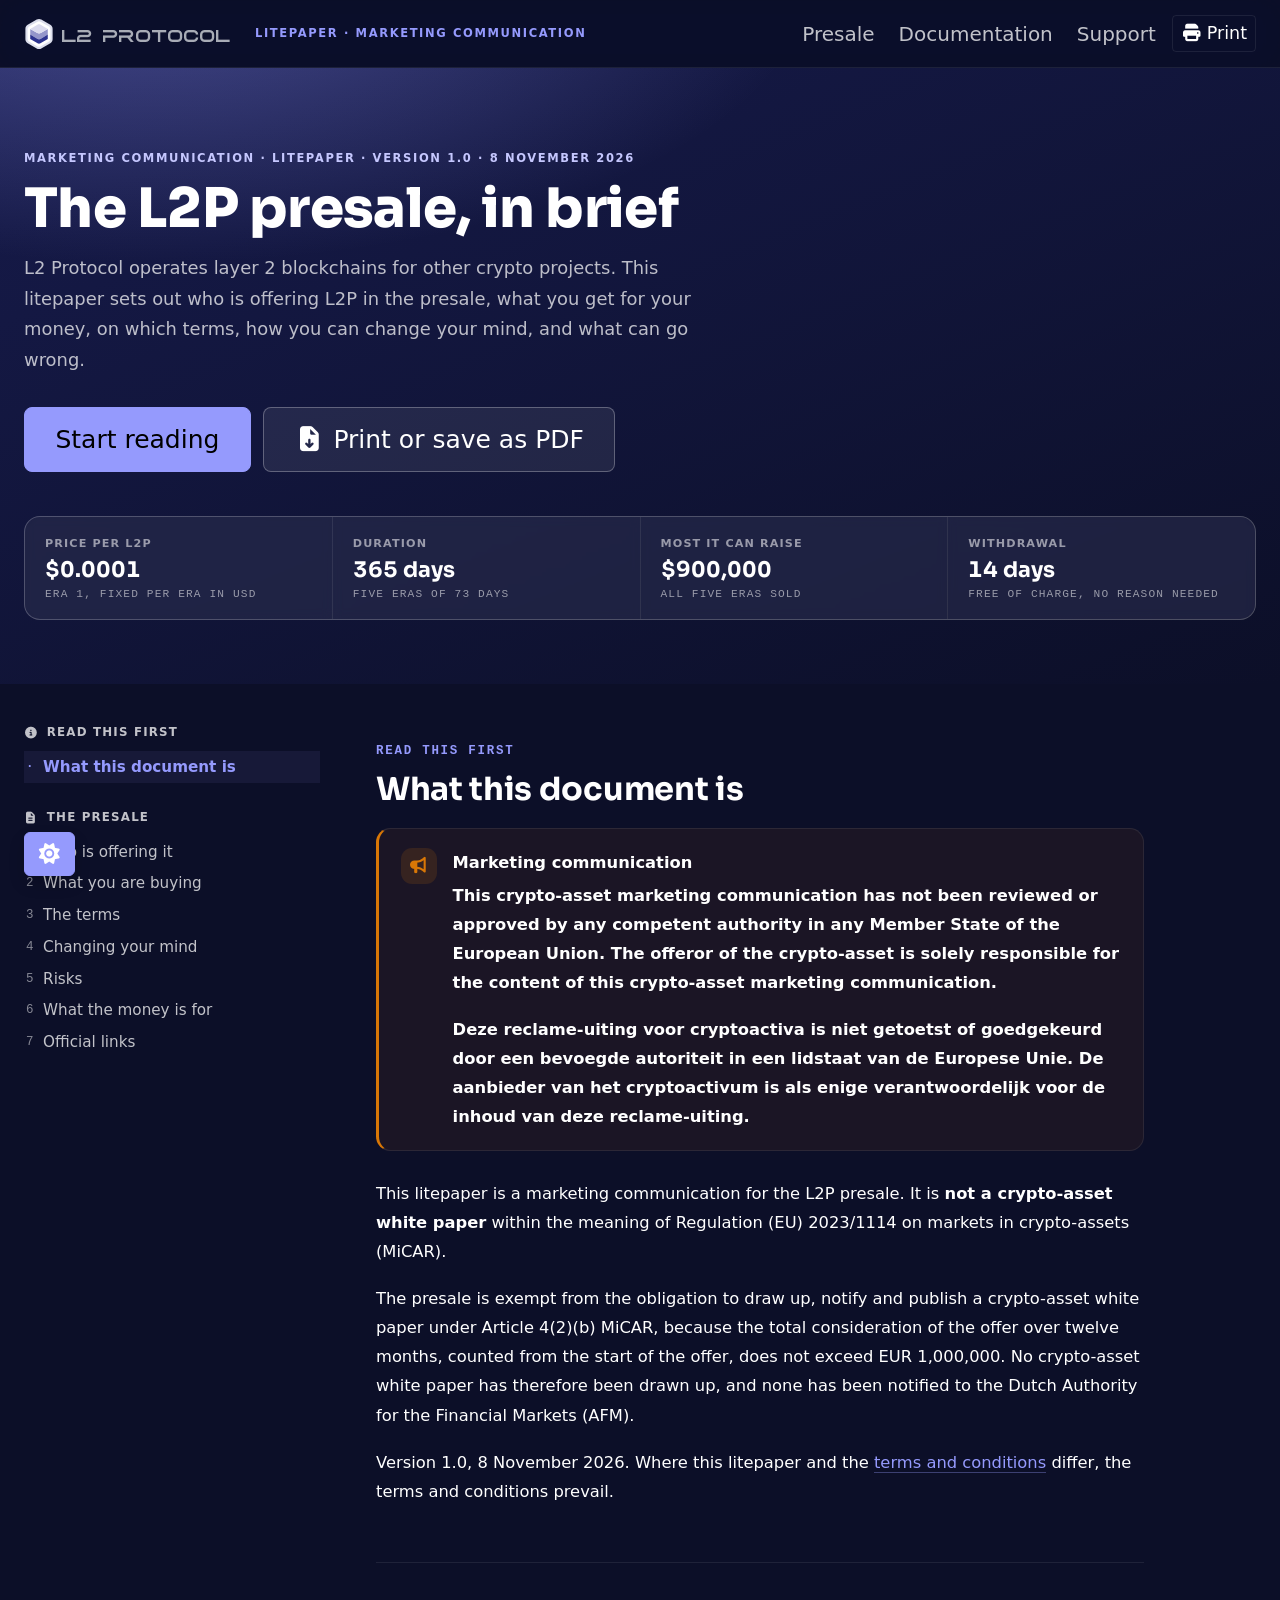
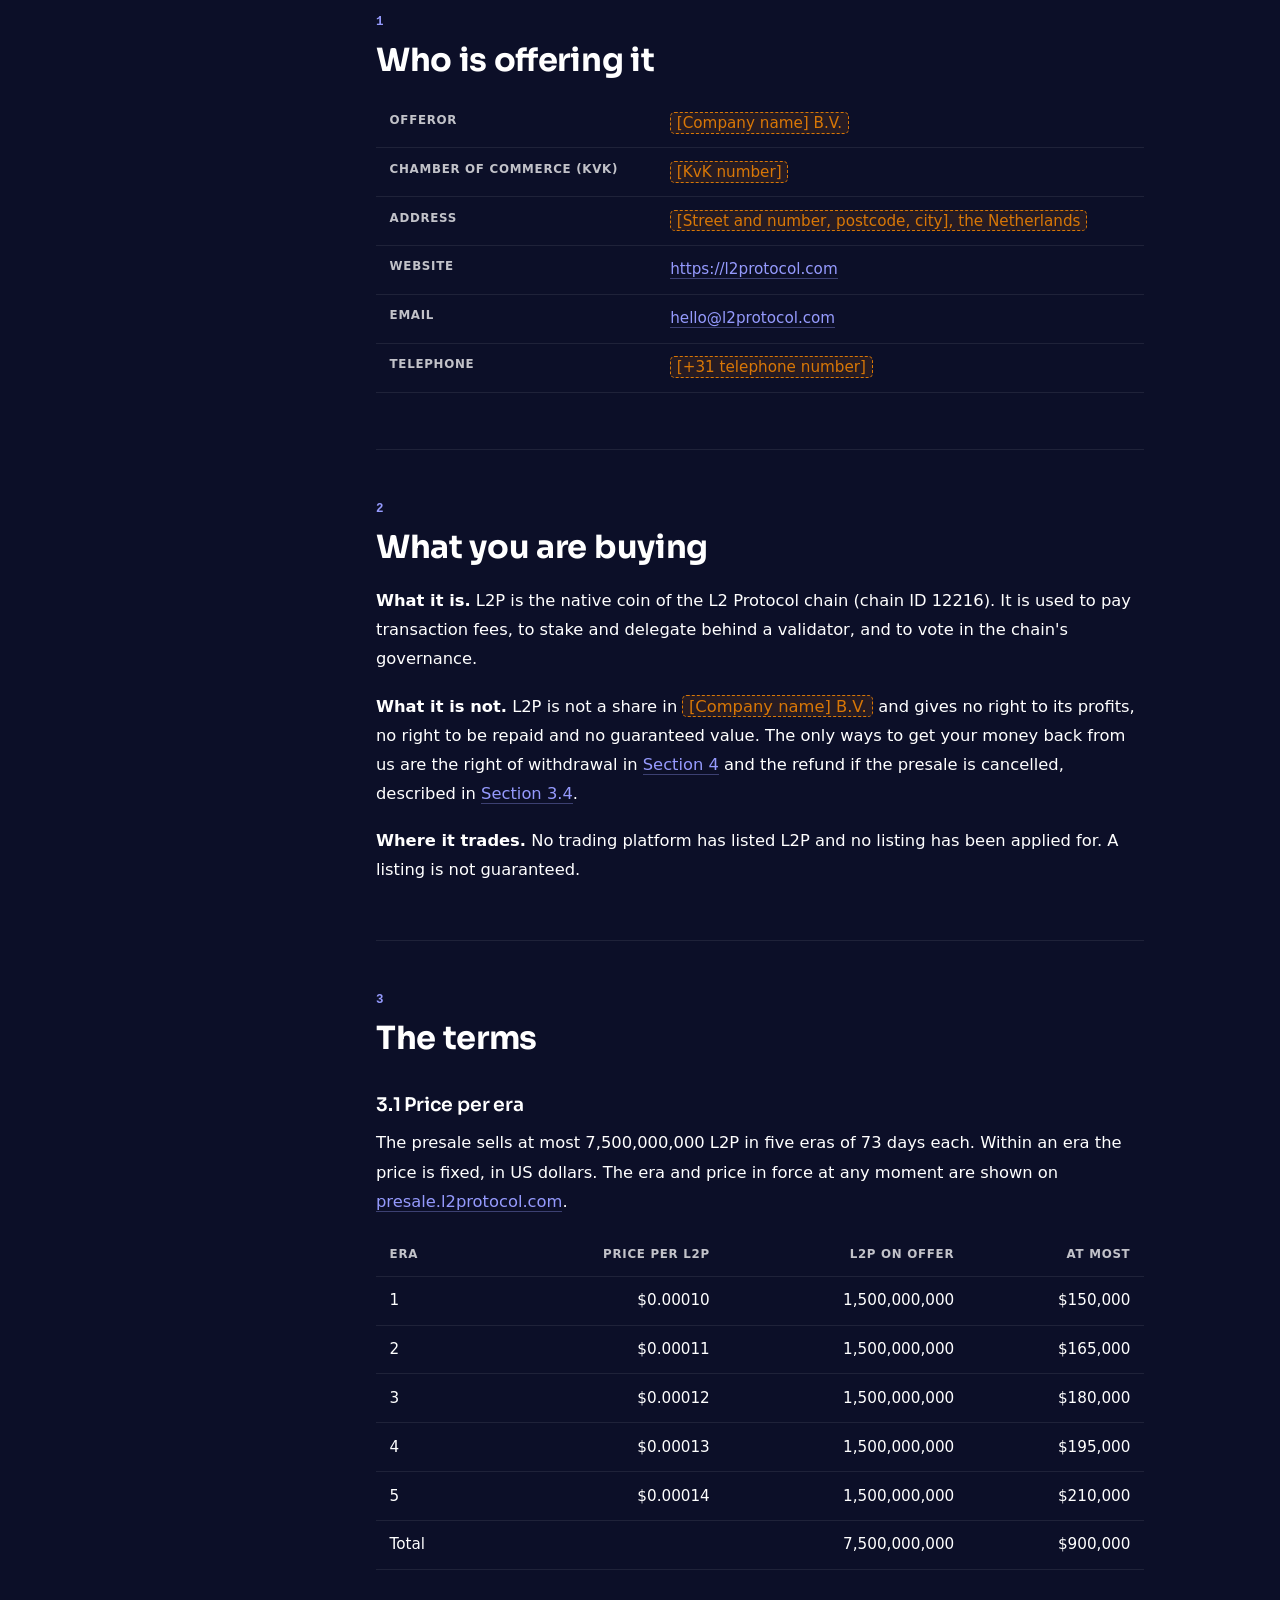
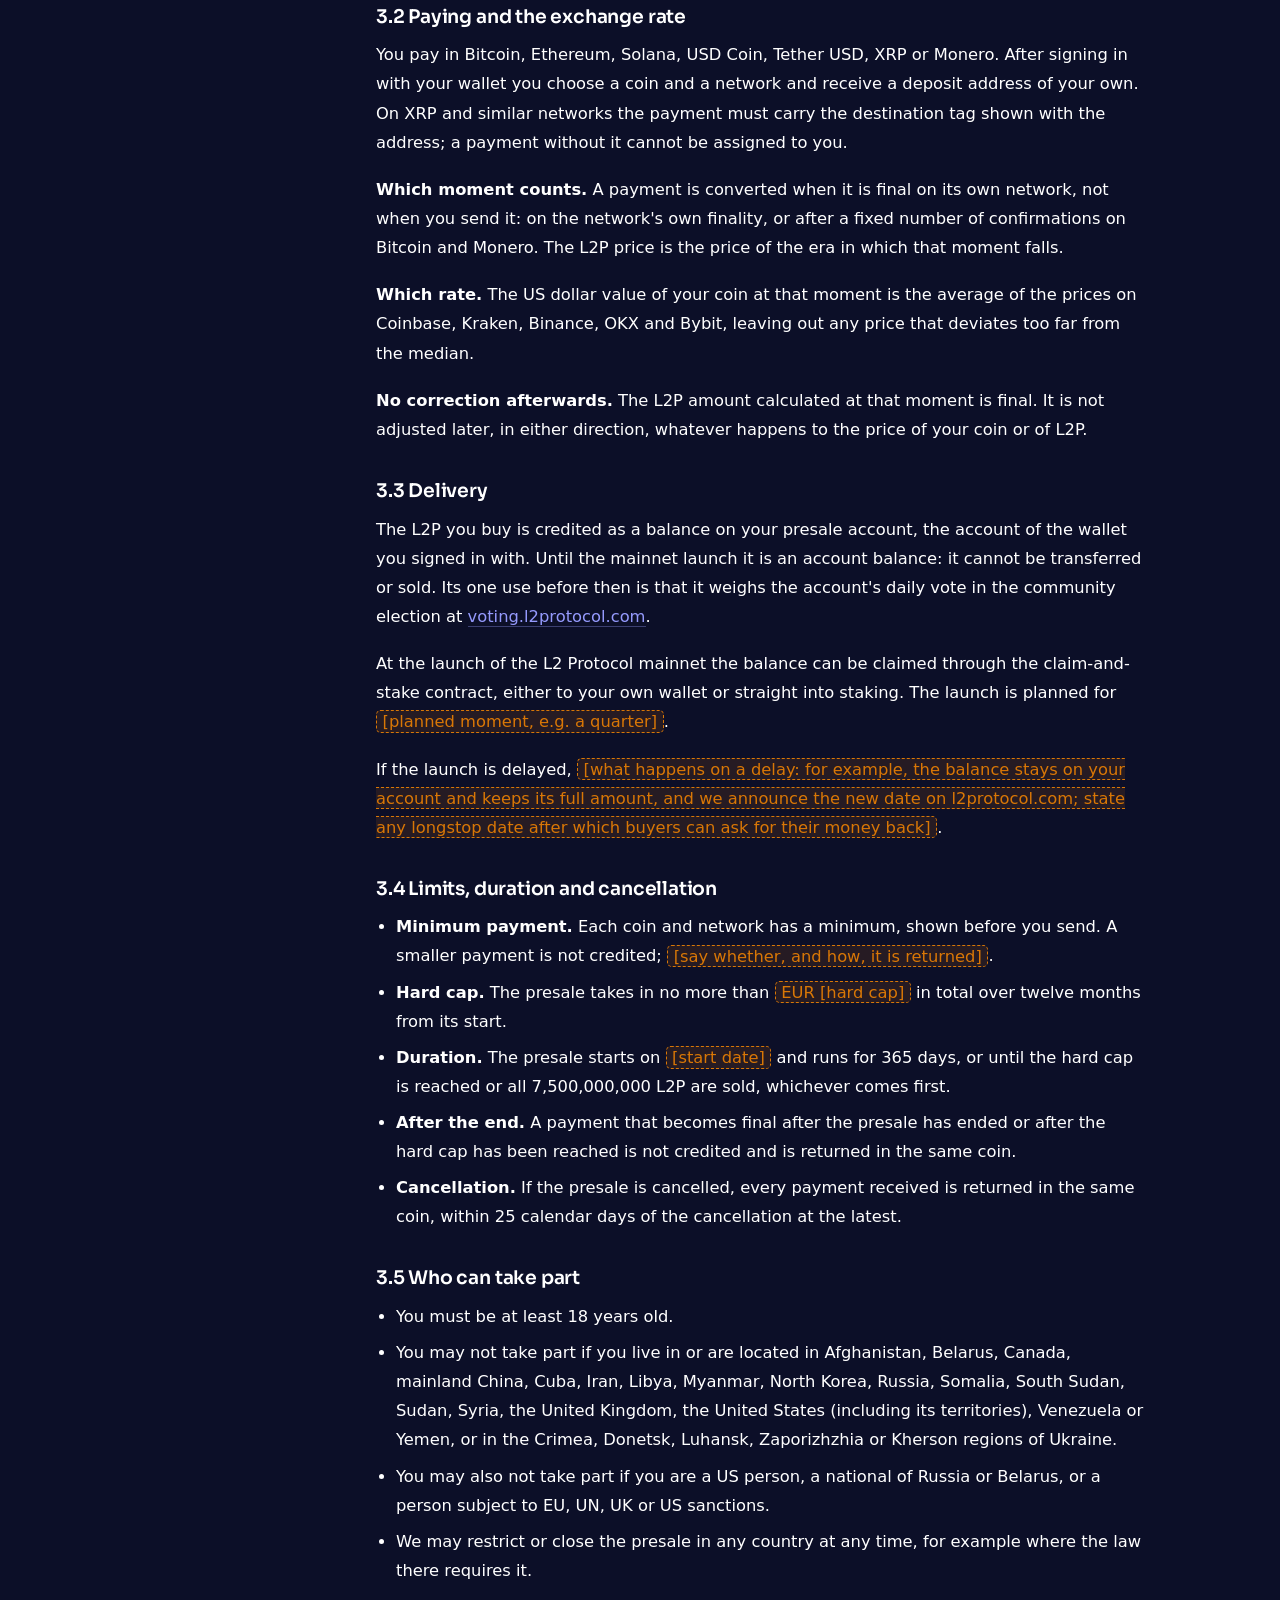
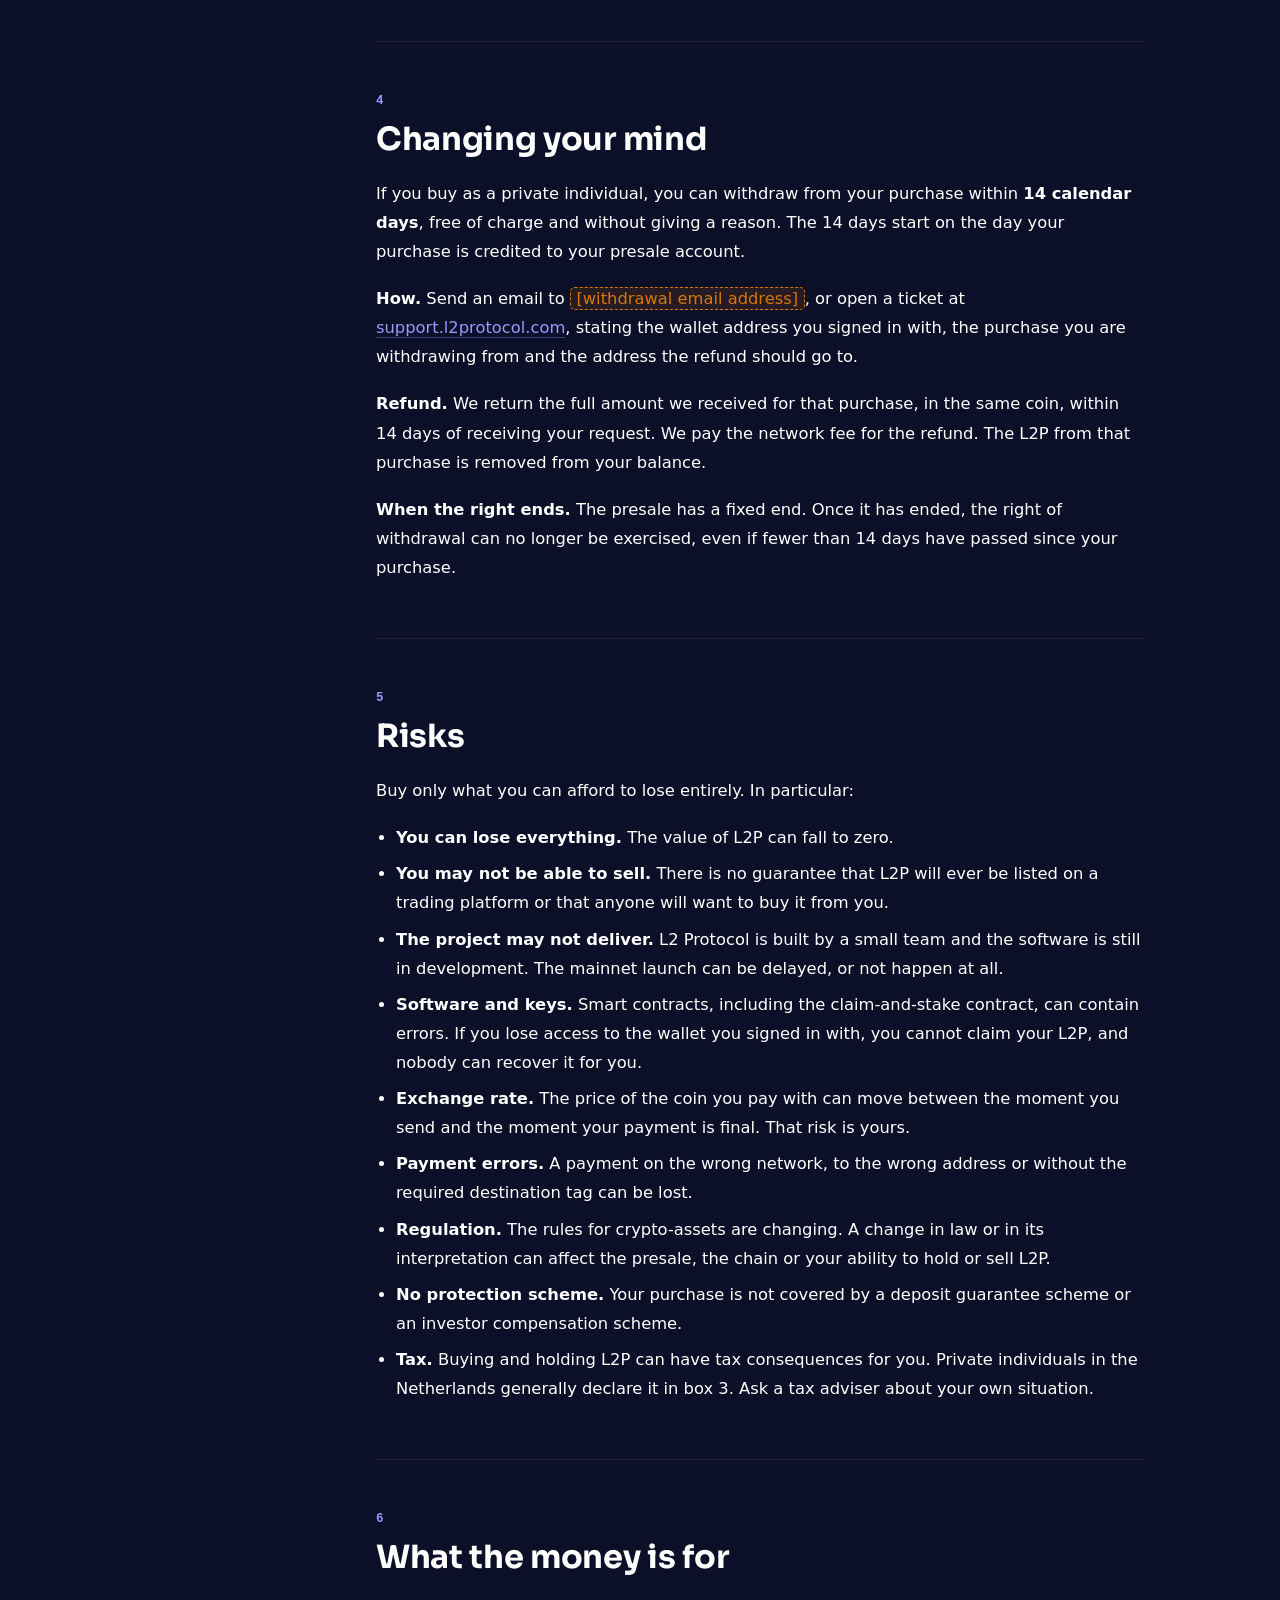
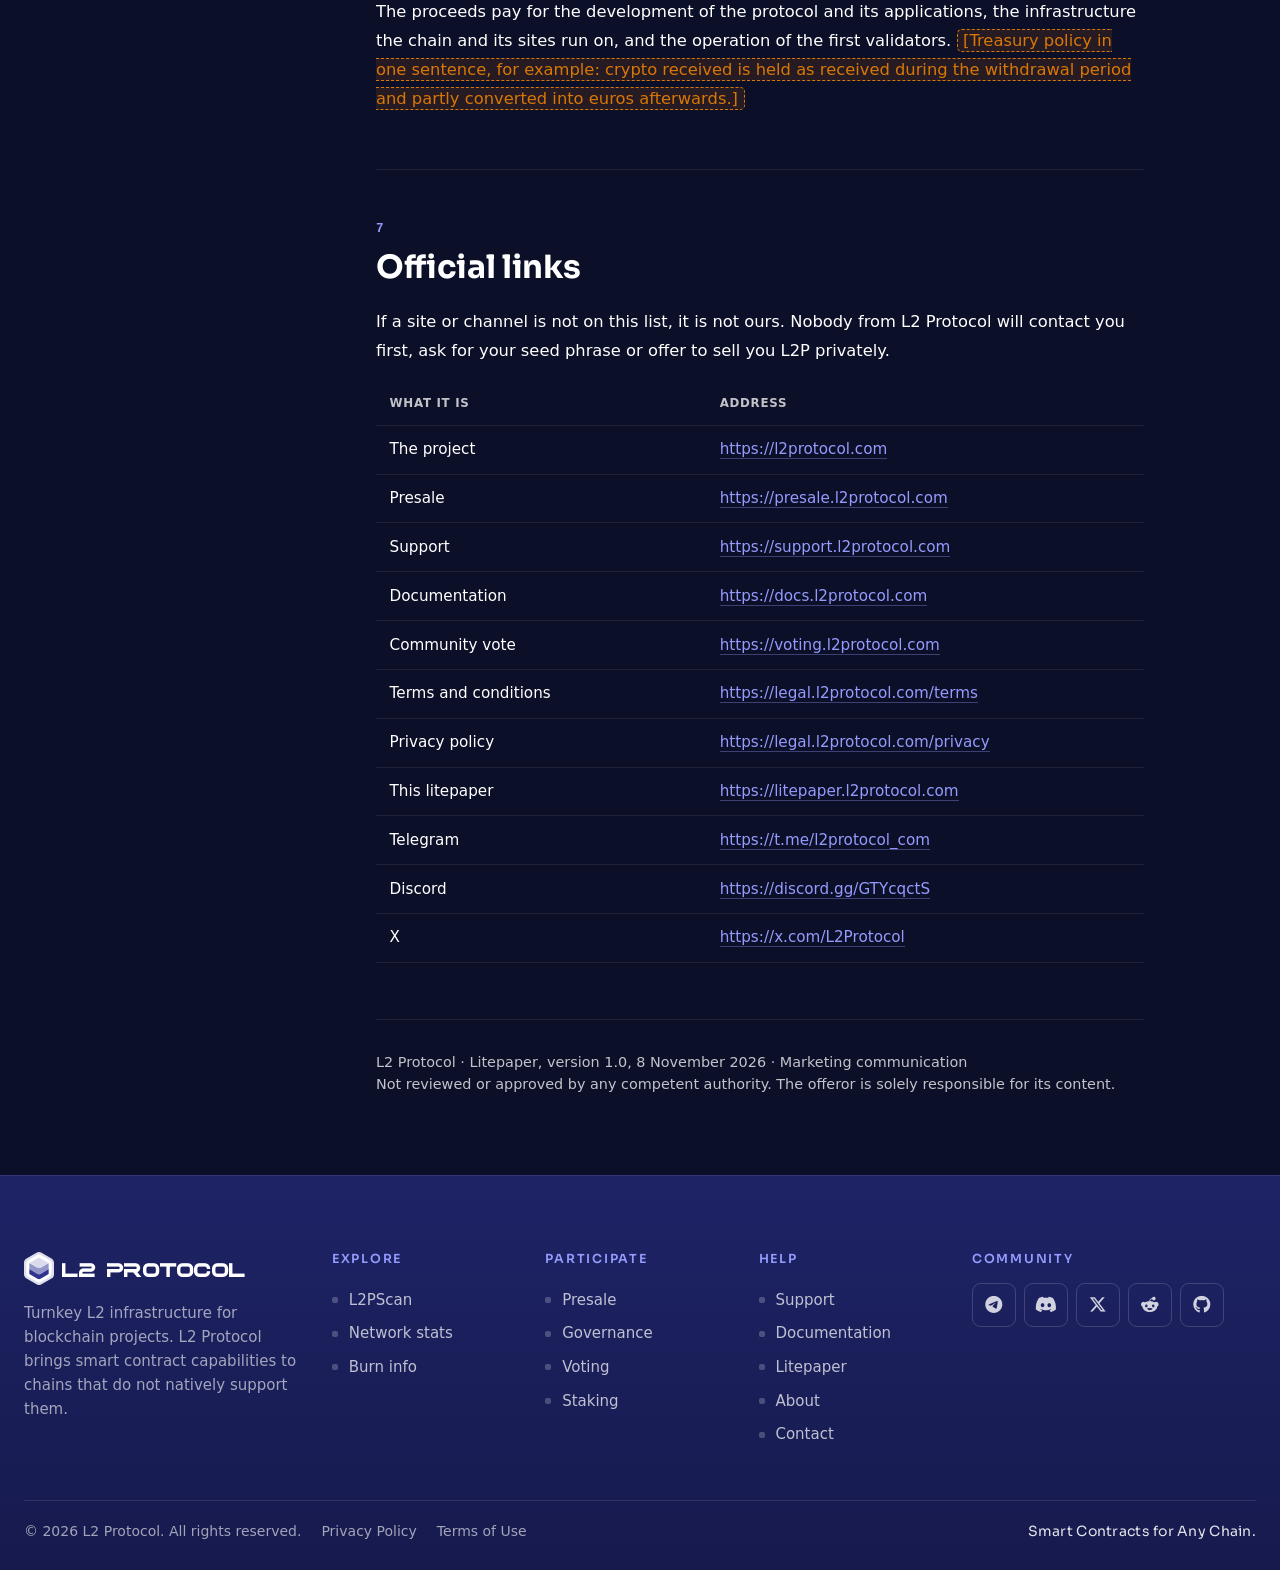
==== commit bf7b66c3: "Add excluded countries" ====
--- a/index.html
+++ b/index.html
@@ -282,7 +282,8 @@
                         <h3 id="eligibility">3.5 Who can take part</h3>
                         <ul>
                             <li>You must be at least 18 years old.</li>
-                            <li>You may not take part if you live in, or are a resident or citizen of, <span class="fill">[excluded countries]</span>.</li>
+                            <li>You may not take part if you live in or are located in Afghanistan, Belarus, Canada, mainland China, Cuba, Iran, Libya, Myanmar, North Korea, Russia, Somalia, South Sudan, Sudan, Syria, the United Kingdom, the United States (including its territories), Venezuela or Yemen, or in the Crimea, Donetsk, Luhansk, Zaporizhzhia or Kherson regions of Ukraine.</li>
+                            <li>You may also not take part if you are a US person, a national of Russia or Belarus, or a person subject to EU, UN, UK or US sanctions.</li>
                             <li>We may restrict or close the presale in any country at any time, for example where the law there requires it.</li>
                         </ul>
                     </section>
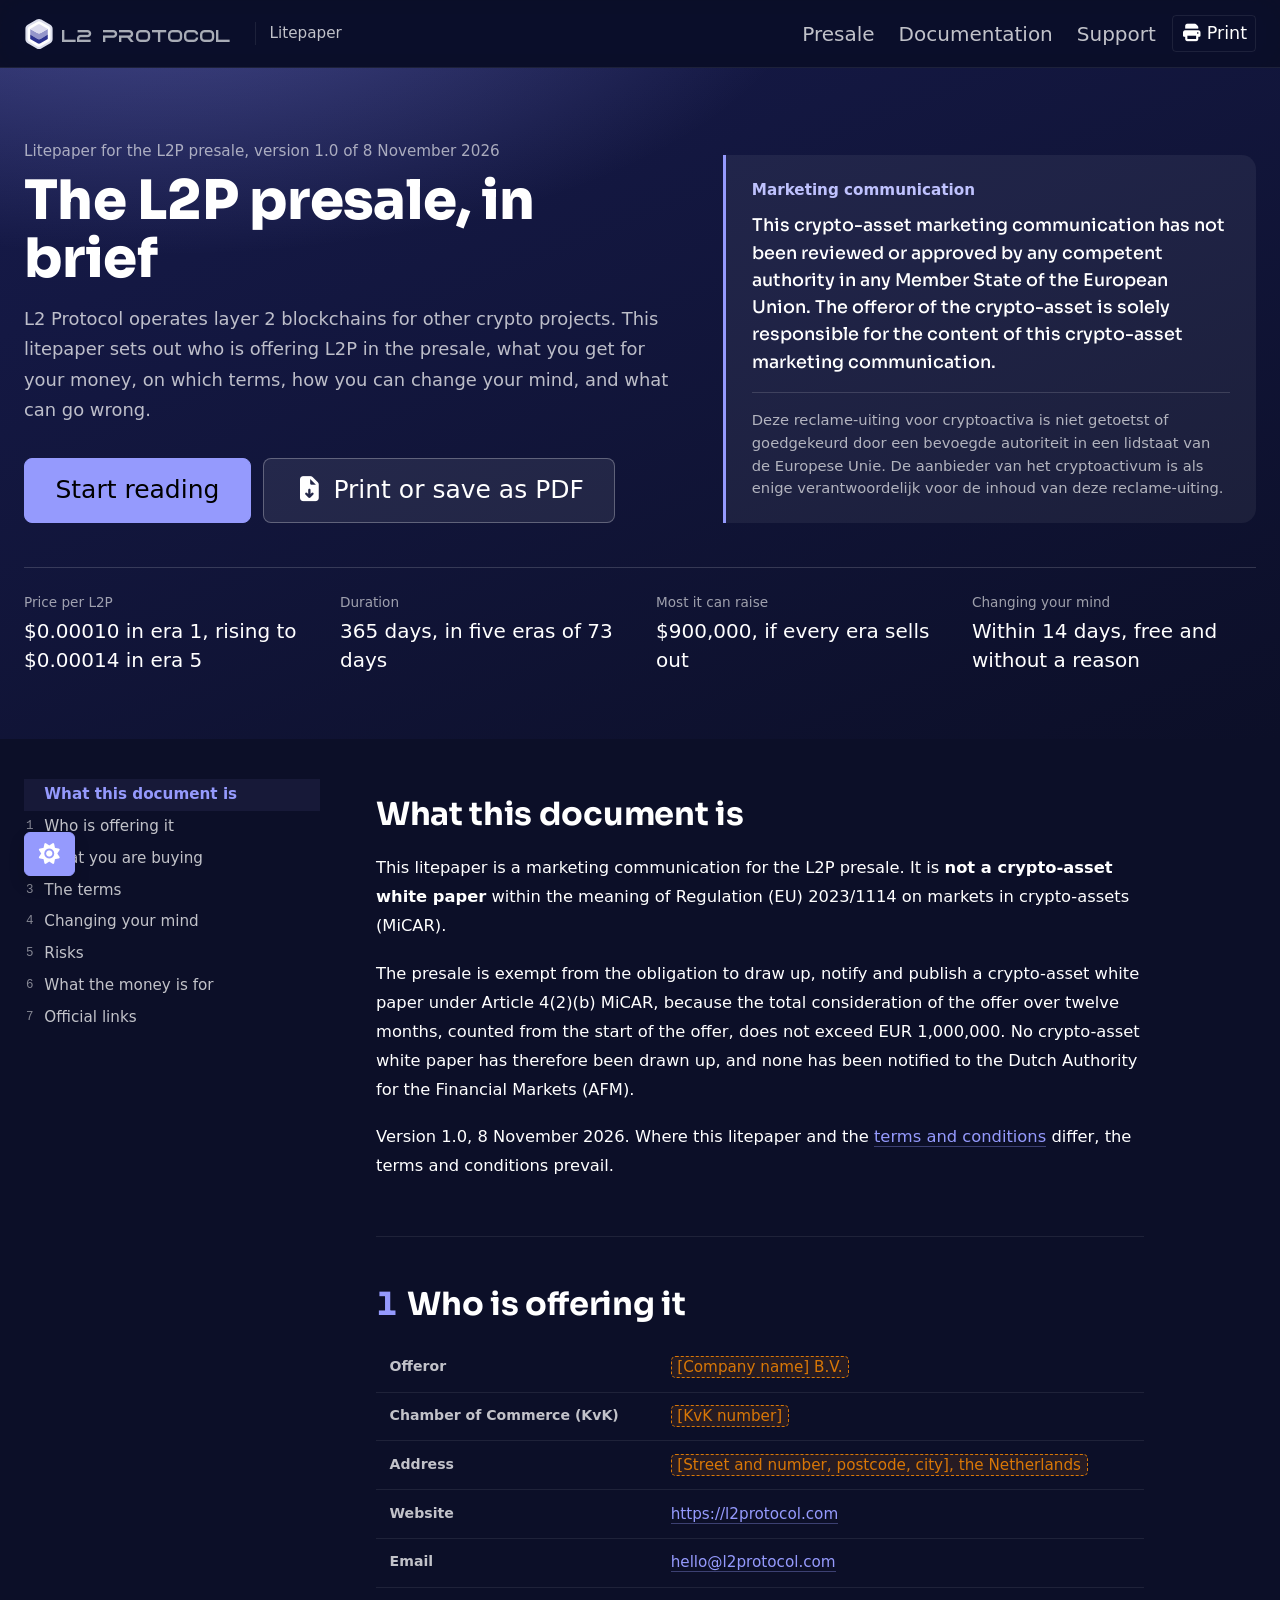
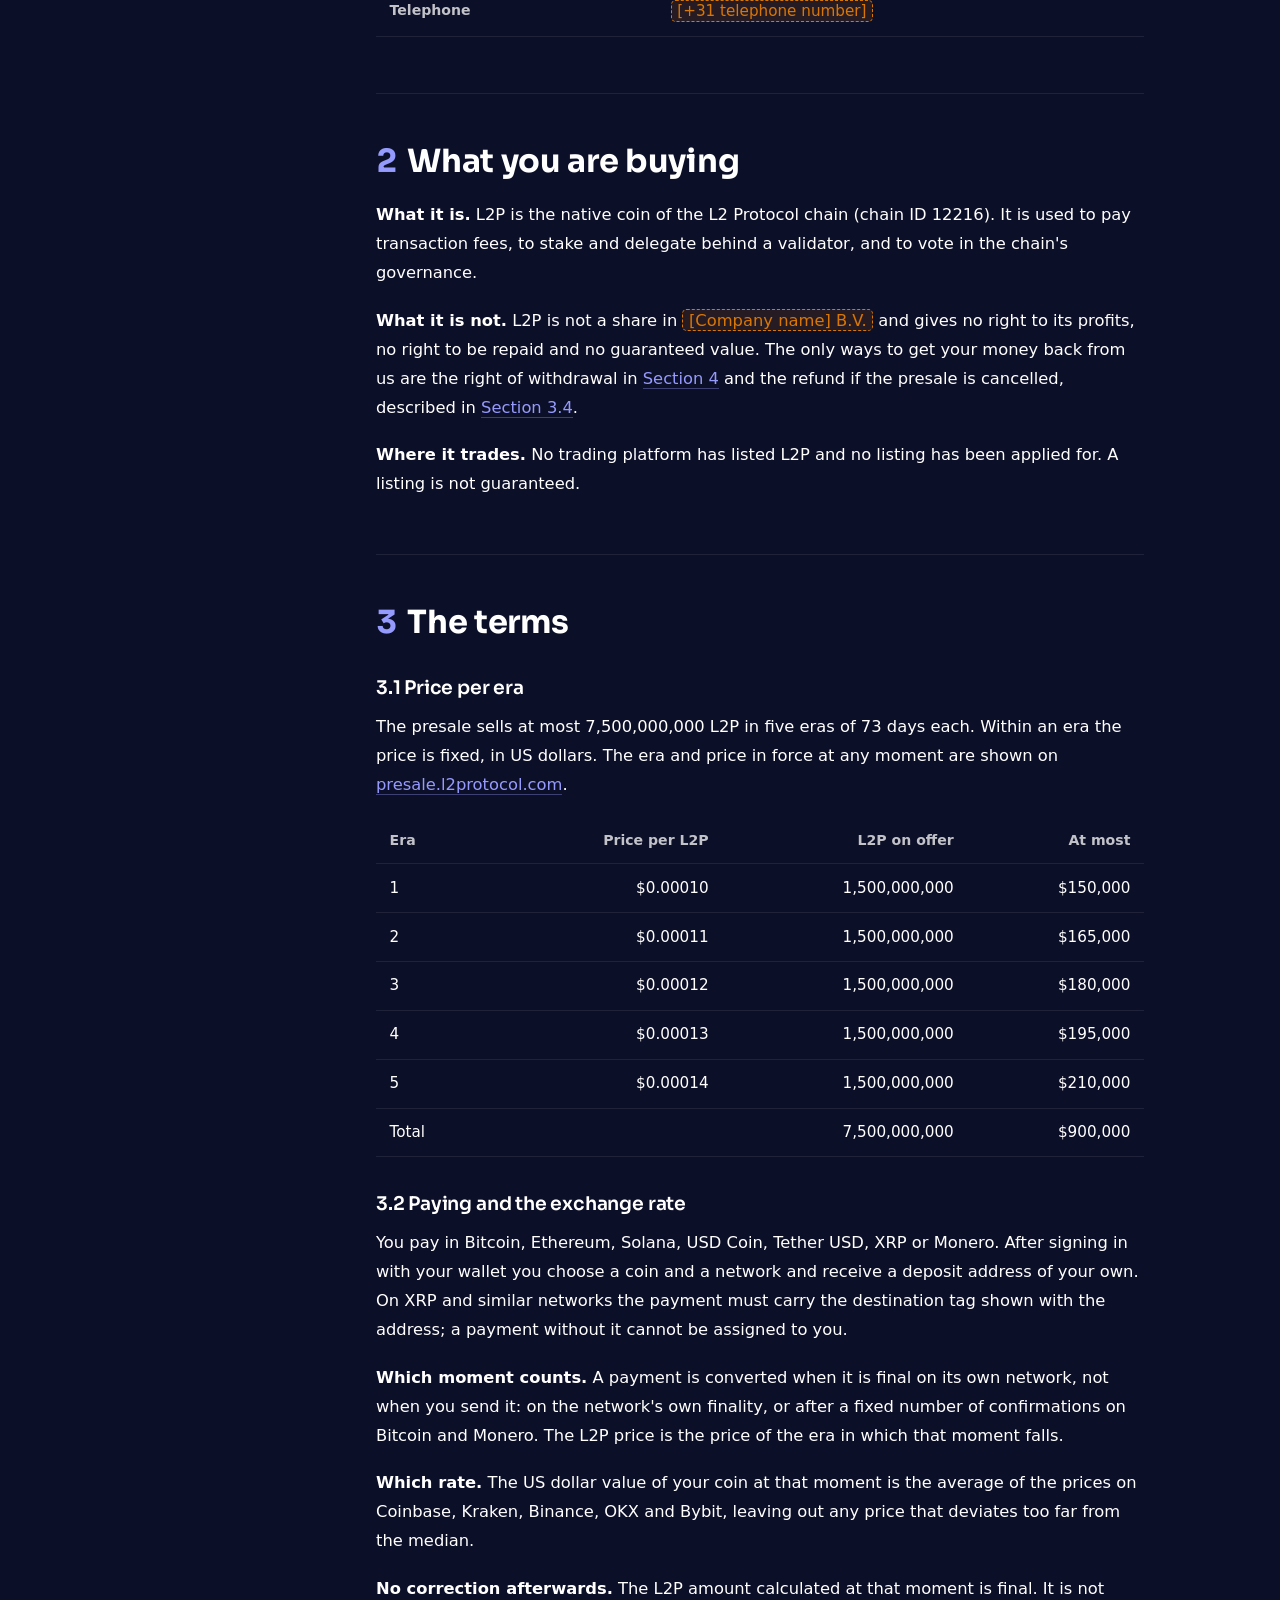
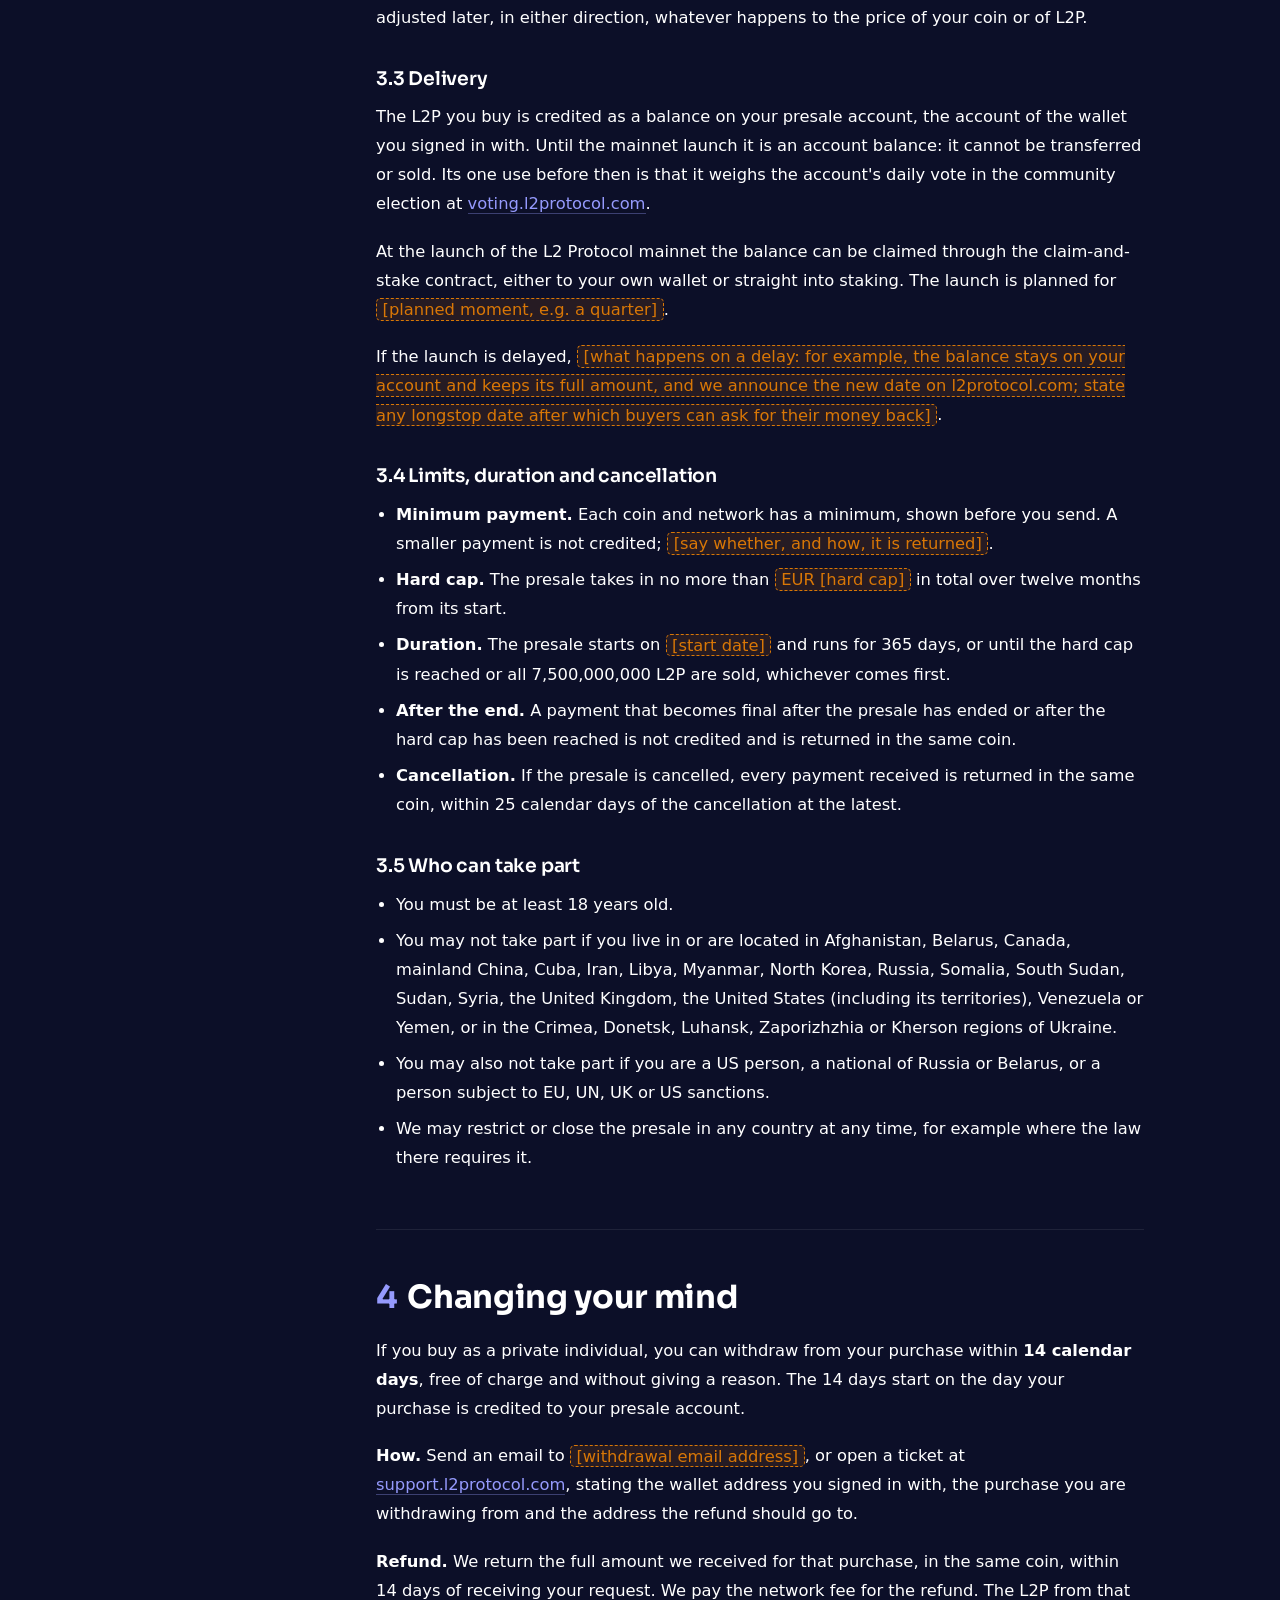
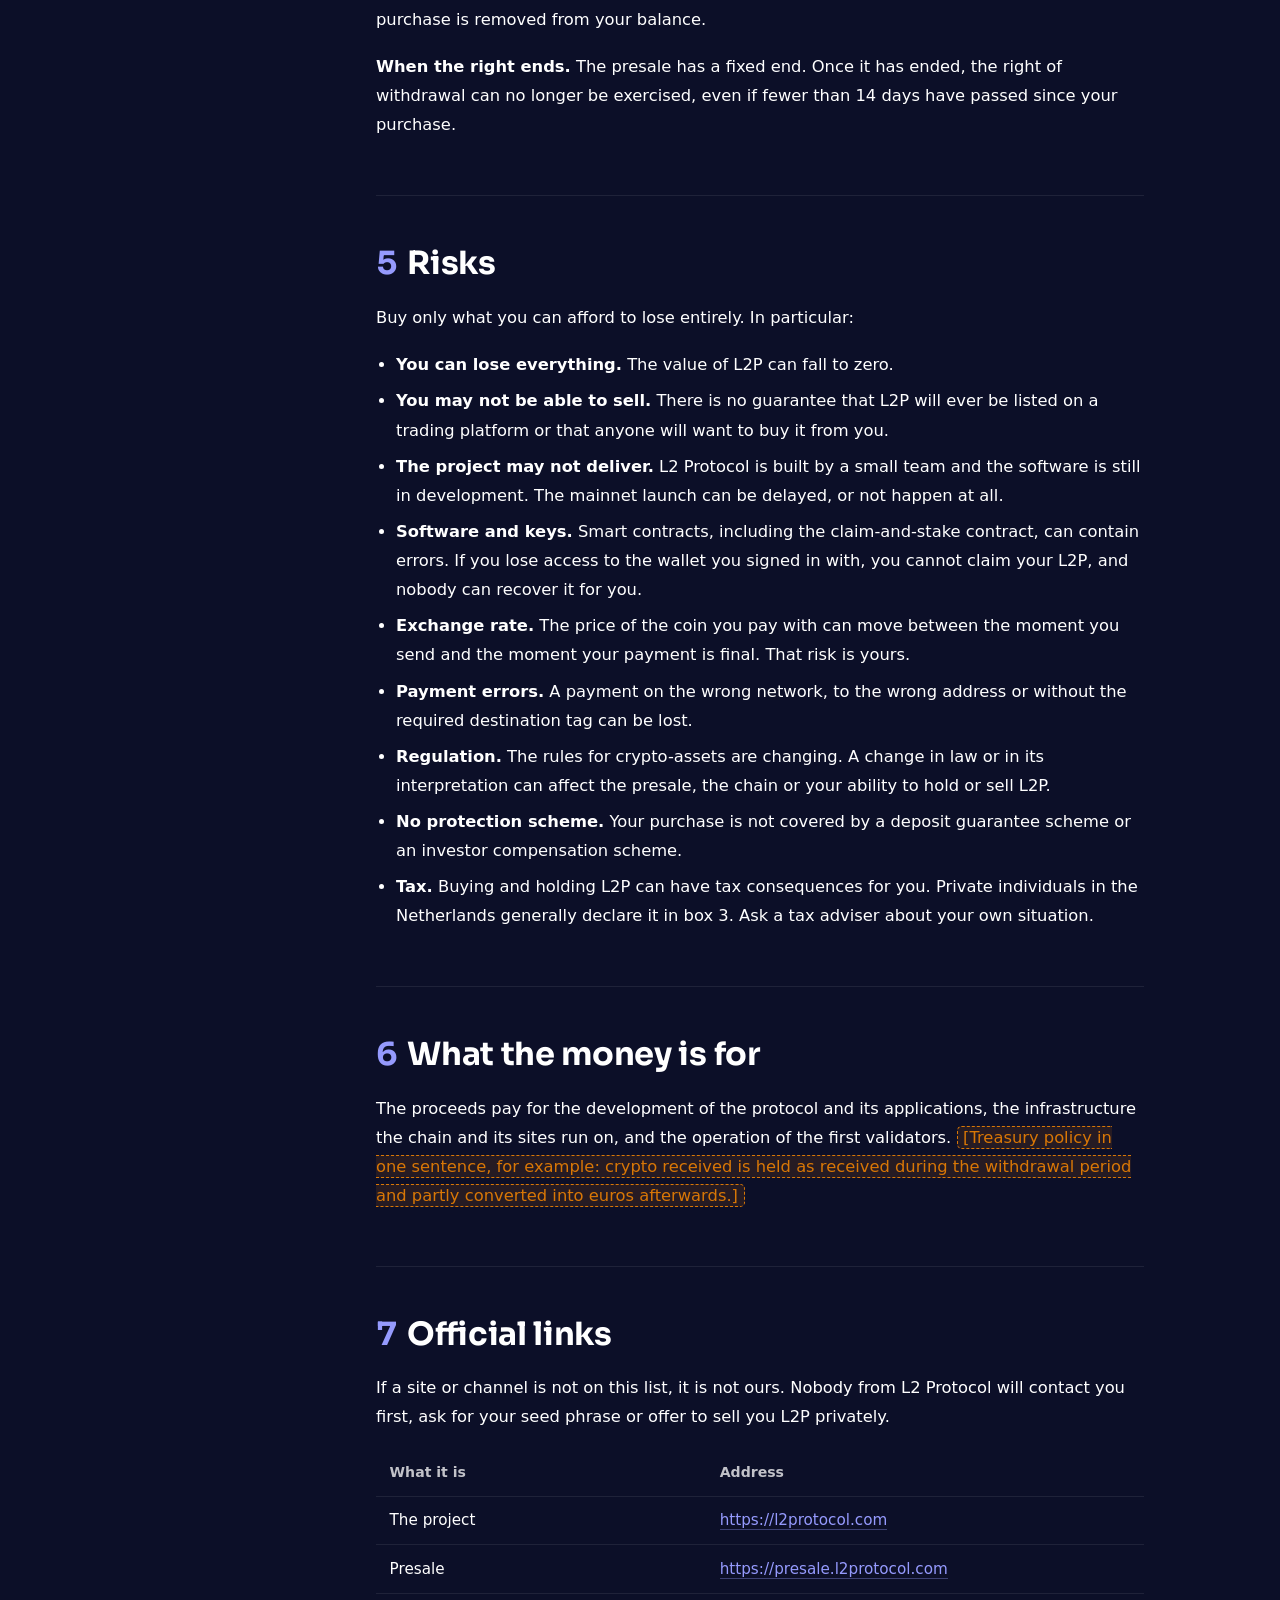
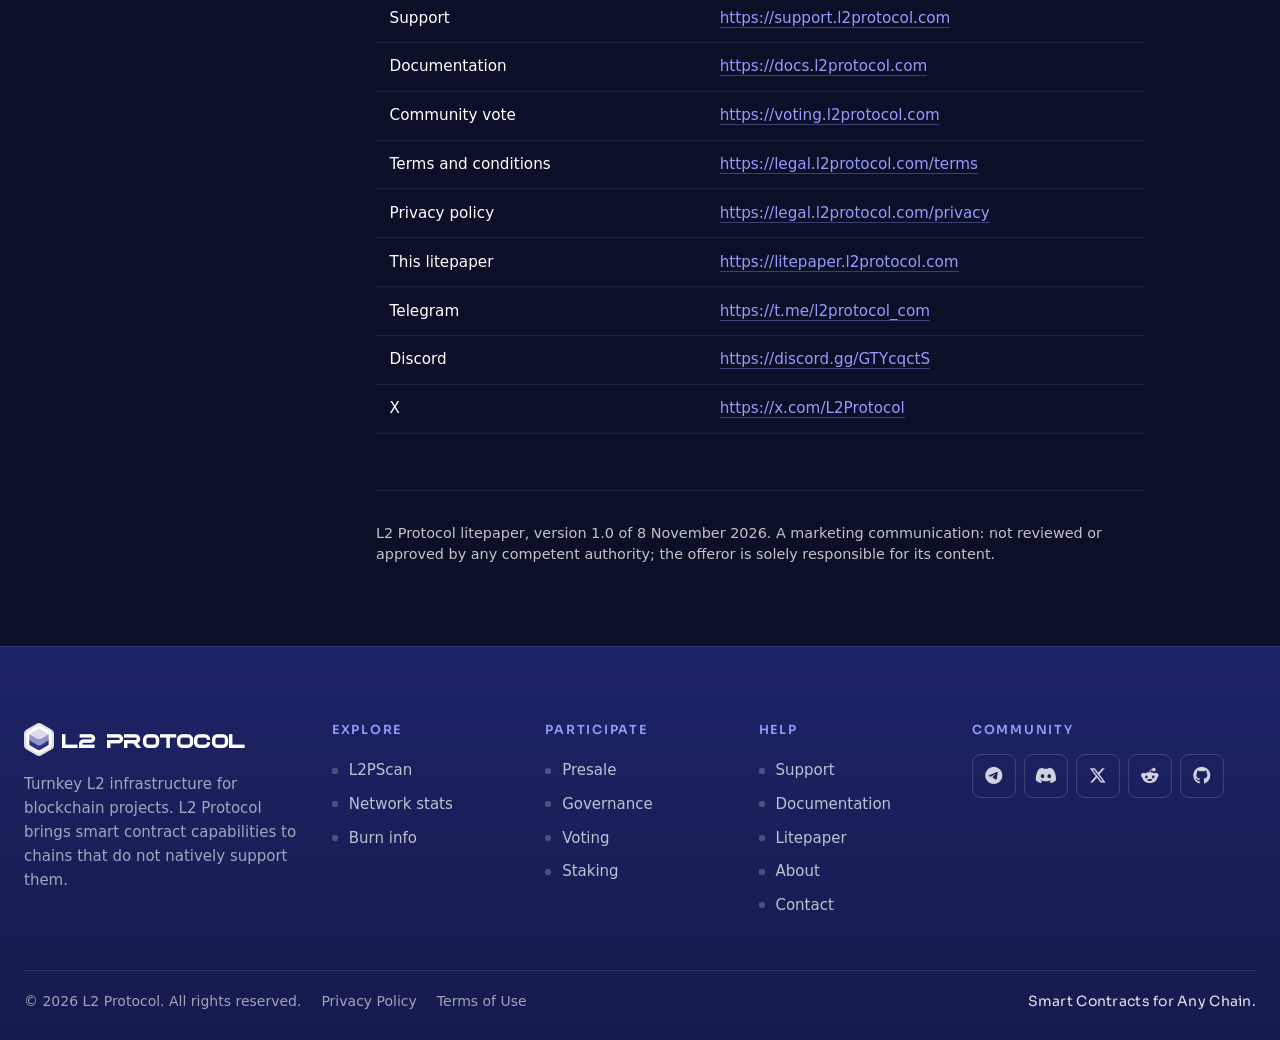
==== commit 247df571: "Update design" ====
--- a/index.html
+++ b/index.html
@@ -42,7 +42,7 @@
             <img src="/images/icon-dark.svg" class="dark" alt="L2 Protocol" width="30" height="30">
             <span class="ps-2 brand-text text-nowrap">L2 Protocol</span>
         </a>
-        <span class="eyebrow d-none d-md-inline">Litepaper &middot; Marketing communication</span>
+        <span class="doc-kind d-none d-md-inline">Litepaper</span>
 
         <div class="ms-auto d-flex align-items-center gap-2">
             <a href="https://presale.l2protocol.com" class="nav-link d-none d-lg-inline px-2">Presale</a>
@@ -59,37 +59,54 @@
 <main id="main-content" tabindex="-1">
     <section class="hero">
         <div class="container-fluid px-3 px-lg-4">
-            <span class="eyebrow hero-eyebrow">Marketing communication &middot; Litepaper &middot; Version 1.0 &middot; 8 November 2026</span>
-            <h1>The L2P presale, in brief</h1>
-            <p class="hero-lead">
-                L2 Protocol operates layer 2 blockchains for other crypto projects. This litepaper sets out who is
-                offering L2P in the presale, what you get for your money, on which terms, how you can change your mind,
-                and what can go wrong.
-            </p>
-            <div class="hero-actions">
-                <a href="#status" class="btn btn-primary btn-lg">Start reading</a>
-                <button type="button" class="btn btn-hero-ghost btn-lg" data-print>
-                    <i class="fa-solid fa-file-arrow-down me-2" aria-hidden="true"></i>Print or save as PDF
-                </button>
+            <div class="hero-grid">
+                <div class="hero-intro">
+                    <p class="hero-meta">Litepaper for the L2P presale, version 1.0 of 8 November 2026</p>
+                    <h1>The L2P presale, in brief</h1>
+                    <p class="hero-lead">
+                        L2 Protocol operates layer 2 blockchains for other crypto projects. This litepaper sets out who is
+                        offering L2P in the presale, what you get for your money, on which terms, how you can change your
+                        mind, and what can go wrong.
+                    </p>
+                    <div class="hero-actions">
+                        <a href="#status" class="btn btn-primary btn-lg">Start reading</a>
+                        <button type="button" class="btn btn-hero-ghost btn-lg" data-print>
+                            <i class="fa-solid fa-file-arrow-down me-2" aria-hidden="true"></i>Print or save as PDF
+                        </button>
+                    </div>
+                </div>
+                <aside class="hero-notice" aria-labelledby="hero-notice-kind">
+                    <p class="hero-notice-kind" id="hero-notice-kind">Marketing communication</p>
+                    <p class="hero-notice-statement" lang="en">
+                        This crypto-asset marketing communication has not been reviewed or approved by any competent
+                        authority in any Member State of the European Union. The offeror of the crypto-asset is solely
+                        responsible for the content of this crypto-asset marketing communication.
+                    </p>
+                    <p class="hero-notice-statement hero-notice-statement-nl" lang="nl">
+                        Deze reclame-uiting voor cryptoactiva is niet getoetst of goedgekeurd door een bevoegde autoriteit
+                        in een lidstaat van de Europese Unie. De aanbieder van het cryptoactivum is als enige
+                        verantwoordelijk voor de inhoud van deze reclame-uiting.
+                    </p>
+                </aside>
             </div>
-            <div class="hero-facts">
-                <div class="hero-fact">
-                    <span class="hero-fact-label">Price per L2P</span>
-                    <span class="hero-fact-value">$0.0001<small>Era 1, fixed per era in USD</small></span>
-                </div>
-                <div class="hero-fact">
-                    <span class="hero-fact-label">Duration</span>
-                    <span class="hero-fact-value">365 days<small>Five eras of 73 days</small></span>
-                </div>
-                <div class="hero-fact">
-                    <span class="hero-fact-label">Most it can raise</span>
-                    <span class="hero-fact-value">$900,000<small>All five eras sold</small></span>
-                </div>
-                <div class="hero-fact">
-                    <span class="hero-fact-label">Withdrawal</span>
-                    <span class="hero-fact-value">14 days<small>Free of charge, no reason needed</small></span>
-                </div>
-            </div>
+            <dl class="hero-terms">
+                <div class="hero-term">
+                    <dt>Price per L2P</dt>
+                    <dd>$0.00010 in era 1, rising to $0.00014 in era 5</dd>
+                </div>
+                <div class="hero-term">
+                    <dt>Duration</dt>
+                    <dd>365 days, in five eras of 73 days</dd>
+                </div>
+                <div class="hero-term">
+                    <dt>Most it can raise</dt>
+                    <dd>$900,000, if every era sells out</dd>
+                </div>
+                <div class="hero-term">
+                    <dt>Changing your mind</dt>
+                    <dd>Within 14 days, free and without a reason</dd>
+                </div>
+            </dl>
         </div>
     </section>
 
@@ -101,12 +118,7 @@
         <div class="doc-shell">
             <nav class="doc-rail d-print-none" id="doc-rail" aria-label="Table of contents">
                 <div class="rail-section">
-                    <div class="rail-heading"><i class="fa-solid fa-circle-info" aria-hidden="true"></i>Read this first</div>
-                    <a class="rail-link" href="#status"><span class="rail-num">&middot;</span><span>What this document is</span></a>
-                </div>
-
-                <div class="rail-section">
-                    <div class="rail-heading"><i class="fa-solid fa-file-lines" aria-hidden="true"></i>The presale</div>
+                    <a class="rail-link" href="#status"><span class="rail-num" aria-hidden="true"></span><span>What this document is</span></a>
                     <a class="rail-link" href="#offeror"><span class="rail-num">1</span><span>Who is offering it</span></a>
                     <a class="rail-link" href="#what-you-buy"><span class="rail-num">2</span><span>What you are buying</span></a>
                     <a class="rail-link" href="#terms"><span class="rail-num">3</span><span>The terms</span></a>
@@ -127,25 +139,7 @@
             <div class="doc-main">
                 <article class="doc-body">
                     <section class="doc-section" id="status">
-                        <span class="section-num">Read this first</span>
                         <h2>What this document is</h2>
-                        <div class="callout callout-warning">
-                            <span class="callout-icon"><i class="fa-solid fa-bullhorn" aria-hidden="true"></i></span>
-                            <div class="callout-body">
-                                <span class="callout-title">Marketing communication</span>
-                                <p>
-                                    <strong>This crypto-asset marketing communication has not been reviewed or approved by
-                                    any competent authority in any Member State of the European Union. The offeror of the
-                                    crypto-asset is solely responsible for the content of this crypto-asset marketing
-                                    communication.</strong>
-                                </p>
-                                <p lang="nl" class="mb-0">
-                                    <strong>Deze reclame-uiting voor cryptoactiva is niet getoetst of goedgekeurd door een
-                                    bevoegde autoriteit in een lidstaat van de Europese Unie. De aanbieder van het
-                                    cryptoactivum is als enige verantwoordelijk voor de inhoud van deze reclame-uiting.</strong>
-                                </p>
-                            </div>
-                        </div>
                         <p>
                             This litepaper is a marketing communication for the L2P presale. It is
                             <strong>not a crypto-asset white paper</strong> within the meaning of Regulation (EU) 2023/1114
@@ -166,8 +160,7 @@
                     </section>
 
                     <section class="doc-section" id="offeror">
-                        <span class="section-num">1</span>
-                        <h2>Who is offering it</h2>
+                        <h2><span class="section-num">1</span>Who is offering it</h2>
                         <div class="table-scroll">
                             <table>
                                 <tbody>
@@ -183,8 +176,7 @@
                     </section>
 
                     <section class="doc-section" id="what-you-buy">
-                        <span class="section-num">2</span>
-                        <h2>What you are buying</h2>
+                        <h2><span class="section-num">2</span>What you are buying</h2>
                         <p>
                             <strong>What it is.</strong> L2P is the native coin of the L2 Protocol chain (chain ID 12216).
                             It is used to pay transaction fees, to stake and delegate behind a validator, and to vote in the
@@ -204,8 +196,7 @@
                     </section>
 
                     <section class="doc-section" id="terms">
-                        <span class="section-num">3</span>
-                        <h2>The terms</h2>
+                        <h2><span class="section-num">3</span>The terms</h2>
 
                         <h3 id="price">3.1 Price per era</h3>
                         <p>
@@ -289,8 +280,7 @@
                     </section>
 
                     <section class="doc-section" id="withdrawal">
-                        <span class="section-num">4</span>
-                        <h2>Changing your mind</h2>
+                        <h2><span class="section-num">4</span>Changing your mind</h2>
                         <p>
                             If you buy as a private individual, you can withdraw from your purchase within
                             <strong>14 calendar days</strong>, free of charge and without giving a reason. The 14 days start
@@ -314,8 +304,7 @@
                     </section>
 
                     <section class="doc-section" id="risks">
-                        <span class="section-num">5</span>
-                        <h2>Risks</h2>
+                        <h2><span class="section-num">5</span>Risks</h2>
                         <p>Buy only what you can afford to lose entirely. In particular:</p>
                         <ul>
                             <li><strong>You can lose everything.</strong> The value of L2P can fall to zero.</li>
@@ -331,8 +320,7 @@
                     </section>
 
                     <section class="doc-section" id="proceeds">
-                        <span class="section-num">6</span>
-                        <h2>What the money is for</h2>
+                        <h2><span class="section-num">6</span>What the money is for</h2>
                         <p>
                             The proceeds pay for the development of the protocol and its applications, the infrastructure
                             the chain and its sites run on, and the operation of the first validators.
@@ -342,8 +330,7 @@
                     </section>
 
                     <section class="doc-section" id="links">
-                        <span class="section-num">7</span>
-                        <h2>Official links</h2>
+                        <h2><span class="section-num">7</span>Official links</h2>
                         <p>
                             If a site or channel is not on this list, it is not ours. Nobody from L2 Protocol will contact you
                             first, ask for your seed phrase or offer to sell you L2P privately.
@@ -370,8 +357,8 @@
                 </article>
 
                 <p class="doc-foot-note">
-                    L2 Protocol &middot; Litepaper, version 1.0, 8 November 2026 &middot; Marketing communication<br>
-                    Not reviewed or approved by any competent authority. The offeror is solely responsible for its content.
+                    L2 Protocol litepaper, version 1.0 of 8 November 2026. A marketing communication: not reviewed or
+                    approved by any competent authority; the offeror is solely responsible for its content.
                 </p>
             </div>
         </div>
--- a/css/site.css
+++ b/css/site.css
@@ -49,17 +49,6 @@
 .tabular {
     font-variant-numeric: tabular-nums;
     font-feature-settings: "tnum";
-}
-
-.eyebrow {
-    display: inline-flex;
-    align-items: center;
-    gap: 0.4rem;
-    text-transform: uppercase;
-    letter-spacing: 0.14em;
-    font-size: 0.72rem;
-    font-weight: 600;
-    color: var(--bs-primary);
 }
 
 .skip-link {
@@ -148,10 +137,6 @@
         linear-gradient(158deg, color-mix(in srgb, var(--wp-ink-2) 55%, var(--bs-body-bg)), var(--bs-body-bg));
 }
 
-.hero-eyebrow {
-    color: color-mix(in srgb, var(--wp-glow) 55%, #fff);
-}
-
 .hero h1 {
     font-weight: 800;
     line-height: 1.06;
@@ -172,7 +157,6 @@
     display: flex;
     flex-wrap: wrap;
     gap: 0.75rem;
-    margin-bottom: 2.75rem;
 }
 
 .btn-hero-ghost {
@@ -190,64 +174,105 @@
     font-weight: 500;
 }
 
-.hero-facts {
+.hero-grid {
+    display: grid;
+    grid-template-columns: minmax(0, 1.1fr) minmax(0, 0.9fr);
+    gap: 3rem;
+    align-items: end;
+}
+
+.hero-meta {
+    margin: 0;
+    font-size: 0.95rem;
+    color: rgba(255, 255, 255, 0.62);
+}
+
+.hero-notice {
+    padding: 1.5rem 1.6rem 1.4rem;
+    border-left: 3px solid var(--wp-glow);
+    border-radius: 0 0.9rem 0.9rem 0;
+    background-color: rgba(255, 255, 255, 0.06);
+}
+
+.hero-notice-kind {
+    margin: 0 0 0.65rem;
+    font-weight: 600;
+    font-size: 0.95rem;
+    color: color-mix(in srgb, var(--wp-glow) 60%, #fff);
+}
+
+.hero-notice-statement {
+    margin: 0;
+    font-family: var(--wp-display);
+    font-size: 1.1rem;
+    font-weight: 500;
+    line-height: 1.55;
+    color: #fff;
+}
+
+.hero-notice-statement-nl {
+    margin-top: 1rem;
+    padding-top: 1rem;
+    border-top: 1px solid rgba(255, 255, 255, 0.14);
+    font-family: inherit;
+    font-size: 0.92rem;
+    font-weight: 400;
+    color: rgba(255, 255, 255, 0.66);
+}
+
+.hero-terms {
     display: grid;
     grid-template-columns: repeat(4, minmax(0, 1fr));
-    gap: 1px;
-    background-color: rgba(255, 255, 255, 0.14);
-    border: 1px solid rgba(255, 255, 255, 0.14);
-    border-radius: 1rem;
-    overflow: hidden;
-}
-
-.hero-fact {
-    padding: 1.15rem 1.25rem;
-    background-color: color-mix(in srgb, var(--wp-ink) 55%, transparent);
-    backdrop-filter: blur(4px);
-    -webkit-backdrop-filter: blur(4px);
-}
-
-.hero-fact-label {
-    display: block;
-    font-size: 0.7rem;
-    font-weight: 600;
-    text-transform: uppercase;
-    letter-spacing: 0.1em;
-    color: rgba(255, 255, 255, 0.55);
-    margin-bottom: 0.35rem;
-}
-
-.hero-fact-value {
-    display: block;
-    font-family: var(--wp-display);
-    font-size: 1.35rem;
-    font-weight: 700;
-    line-height: 1.15;
+    gap: 1.25rem 2rem;
+    margin: 2.75rem 0 0;
+    padding-top: 1.5rem;
+    border-top: 1px solid rgba(255, 255, 255, 0.16);
+}
+
+.hero-term dt {
+    margin-bottom: 0.3rem;
+    font-size: 0.85rem;
+    font-weight: 500;
+    color: rgba(255, 255, 255, 0.6);
+}
+
+.hero-term dd {
+    margin: 0;
+    line-height: 1.45;
+    color: #fff;
     font-variant-numeric: tabular-nums;
-    overflow-wrap: anywhere;
-}
-
-.hero-fact-value small {
-    display: block;
-    font-family: var(--wp-mono);
-    font-size: 0.7rem;
-    font-weight: 500;
-    letter-spacing: 0.1em;
-    text-transform: uppercase;
-    color: rgba(255, 255, 255, 0.55);
-    margin-top: 0.3rem;
 }
 
 @media (max-width: 991.98px) {
-    .hero-facts {
+    .hero-grid {
+        grid-template-columns: minmax(0, 1fr);
+        gap: 2rem;
+    }
+
+    .hero-terms {
         grid-template-columns: repeat(2, minmax(0, 1fr));
     }
 }
 
 @media (max-width: 479.98px) {
-    .hero-facts {
+    .hero-terms {
         grid-template-columns: minmax(0, 1fr);
     }
+
+    .hero-notice {
+        padding: 1.25rem 1.2rem 1.15rem;
+    }
+
+    .hero-notice-statement {
+        font-size: 1rem;
+    }
+}
+
+.doc-kind {
+    padding-left: 0.85rem;
+    border-left: 1px solid var(--bs-border-color);
+    font-size: 0.95rem;
+    color: var(--bs-secondary-color);
 }
 
 /* --- Shell --- */
@@ -311,7 +336,7 @@
 }
 
 .rail-num {
-    flex: 0 0 auto;
+    flex: 0 0 0.7em;
     font-family: var(--wp-mono);
     font-size: 0.78rem;
     line-height: 1.65;
@@ -396,14 +421,10 @@
 }
 
 .section-num {
-    display: block;
-    font-family: var(--wp-mono);
-    font-size: 0.78rem;
-    font-weight: 600;
-    letter-spacing: 0.14em;
-    text-transform: uppercase;
-    color: var(--bs-primary);
-    margin-bottom: 0.5rem;
+    display: inline-block;
+    margin-right: 0.6rem;
+    color: var(--bs-primary);
+    font-variant-numeric: tabular-nums;
 }
 
 .head-anchor {
@@ -546,10 +567,8 @@
 
 .doc-body th {
     font-weight: 600;
-    color: var(--bs-secondary-color);
-    text-transform: uppercase;
-    letter-spacing: 0.06em;
-    font-size: 0.74rem;
+    font-size: 0.88rem;
+    color: var(--bs-secondary-color);
 }
 
 .doc-body td.num {
@@ -844,20 +863,26 @@
     }
 
     .hero-lead,
-    .hero-eyebrow,
-    .hero-fact-label,
-    .hero-fact-value small {
+    .hero-meta,
+    .hero-term dt,
+    .hero-notice-statement-nl {
         color: #444 !important;
     }
 
-    .hero-facts {
-        border-color: #ccc;
-        background-color: #fff;
-    }
-
-    .hero-fact {
-        background-color: #fff;
-        border: 1px solid #eee;
+    .hero-notice-kind,
+    .hero-notice-statement,
+    .hero-term dd {
+        color: #000 !important;
+    }
+
+    .hero-notice {
+        background: none;
+        border-left-color: #000;
+        break-inside: avoid;
+    }
+
+    .hero-terms {
+        border-top-color: #ccc;
     }
 
     .doc-shell {
